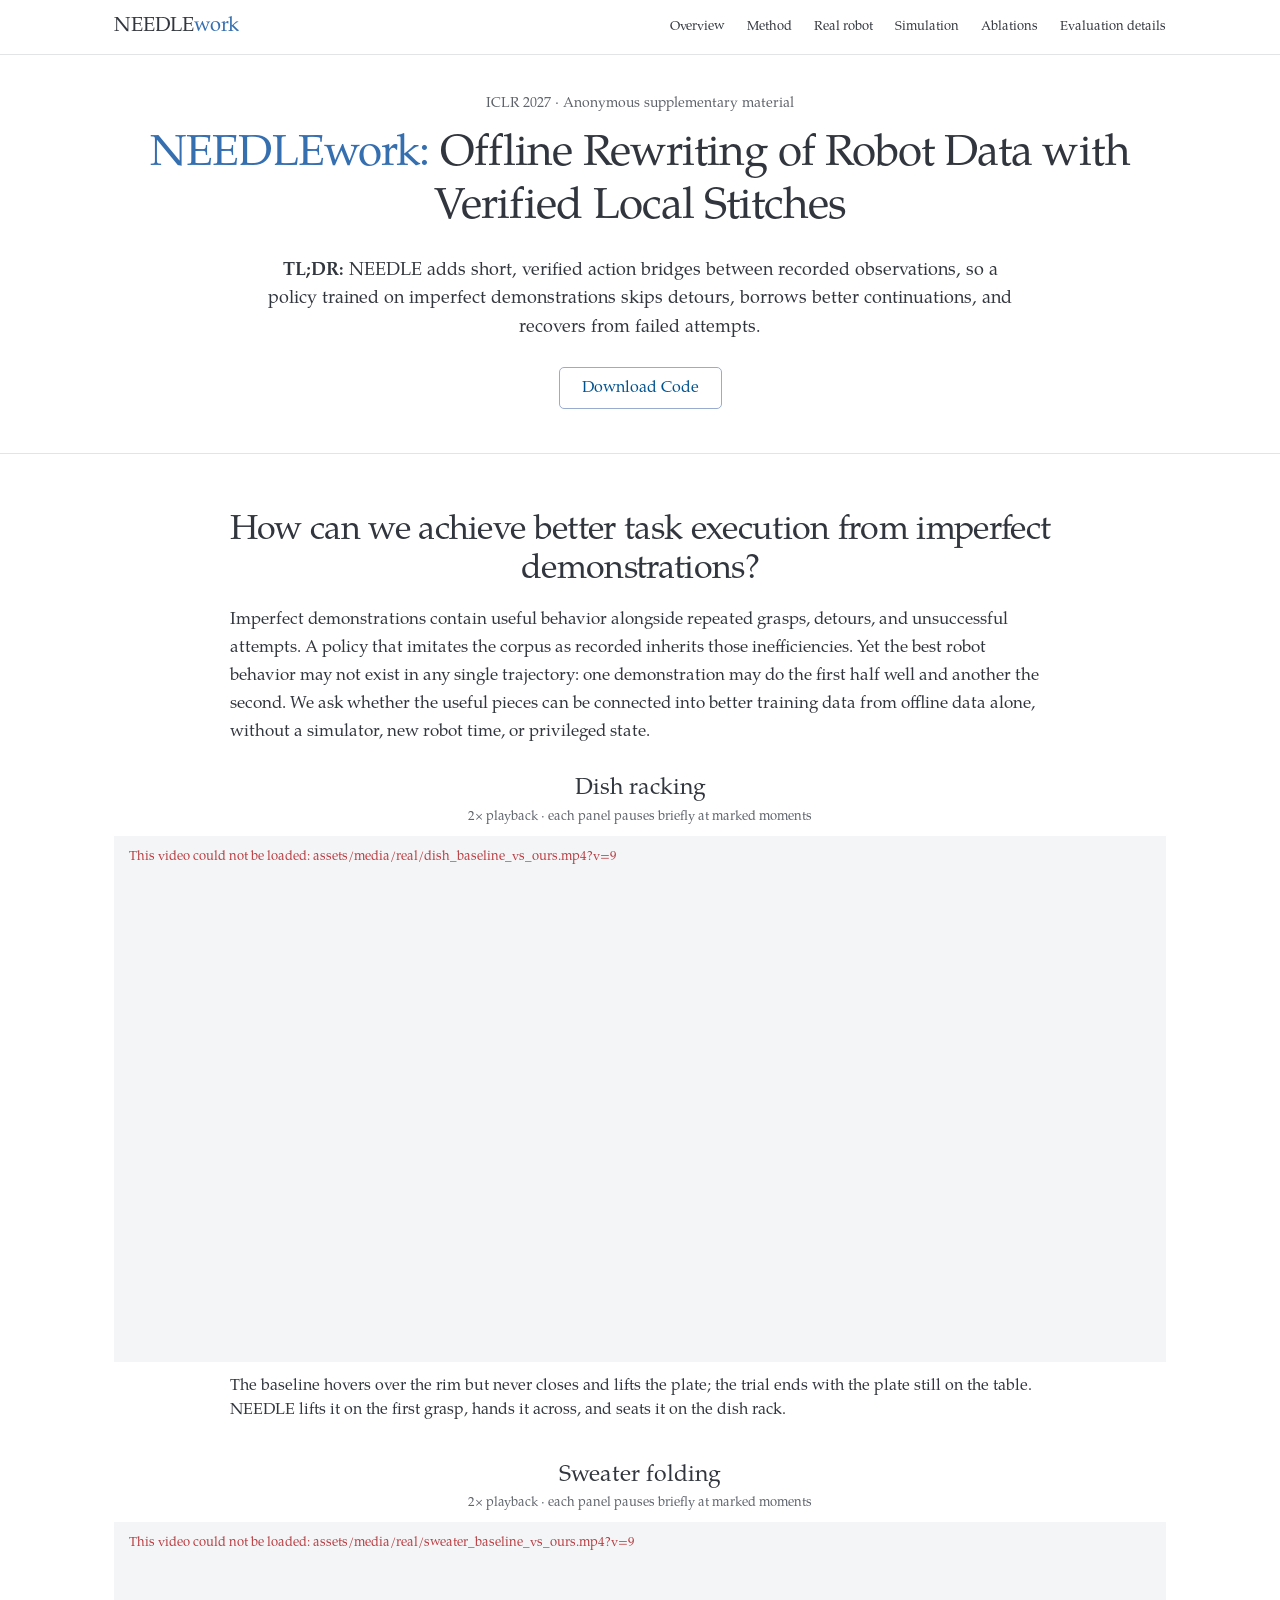
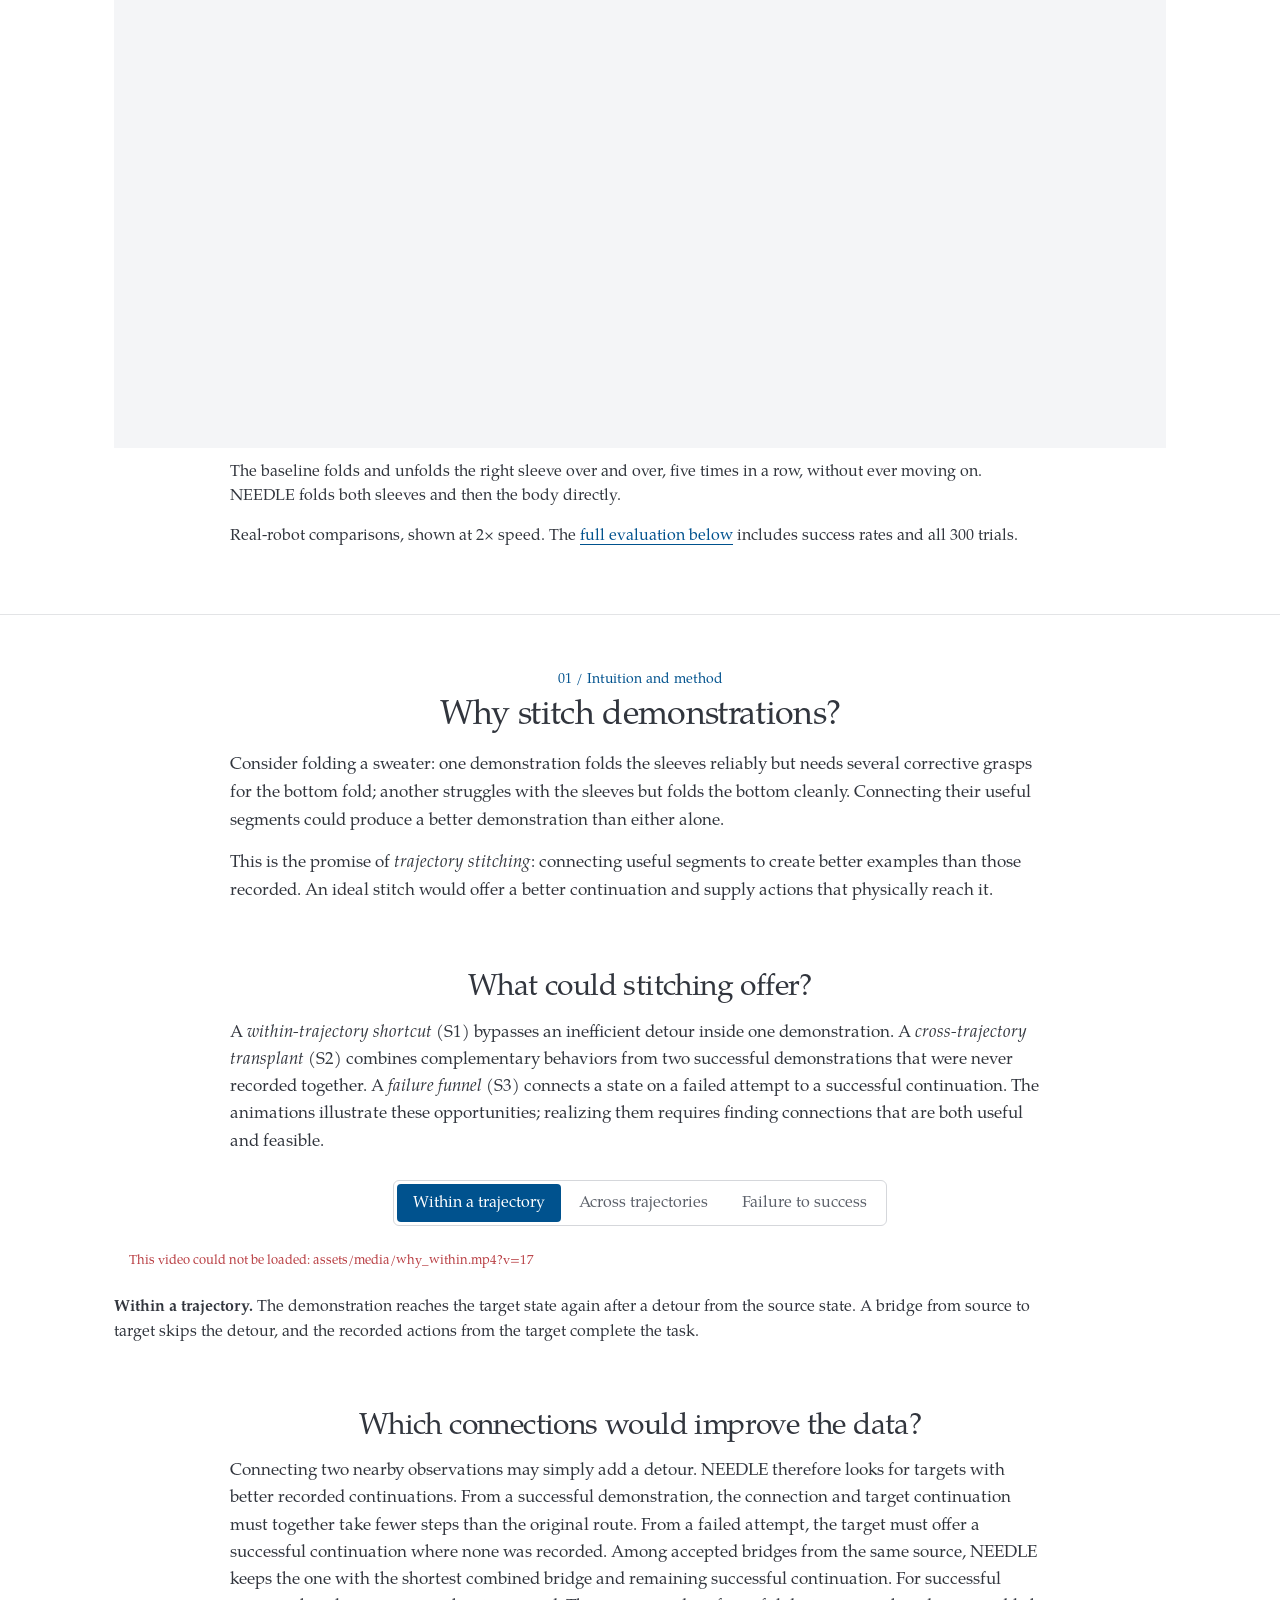
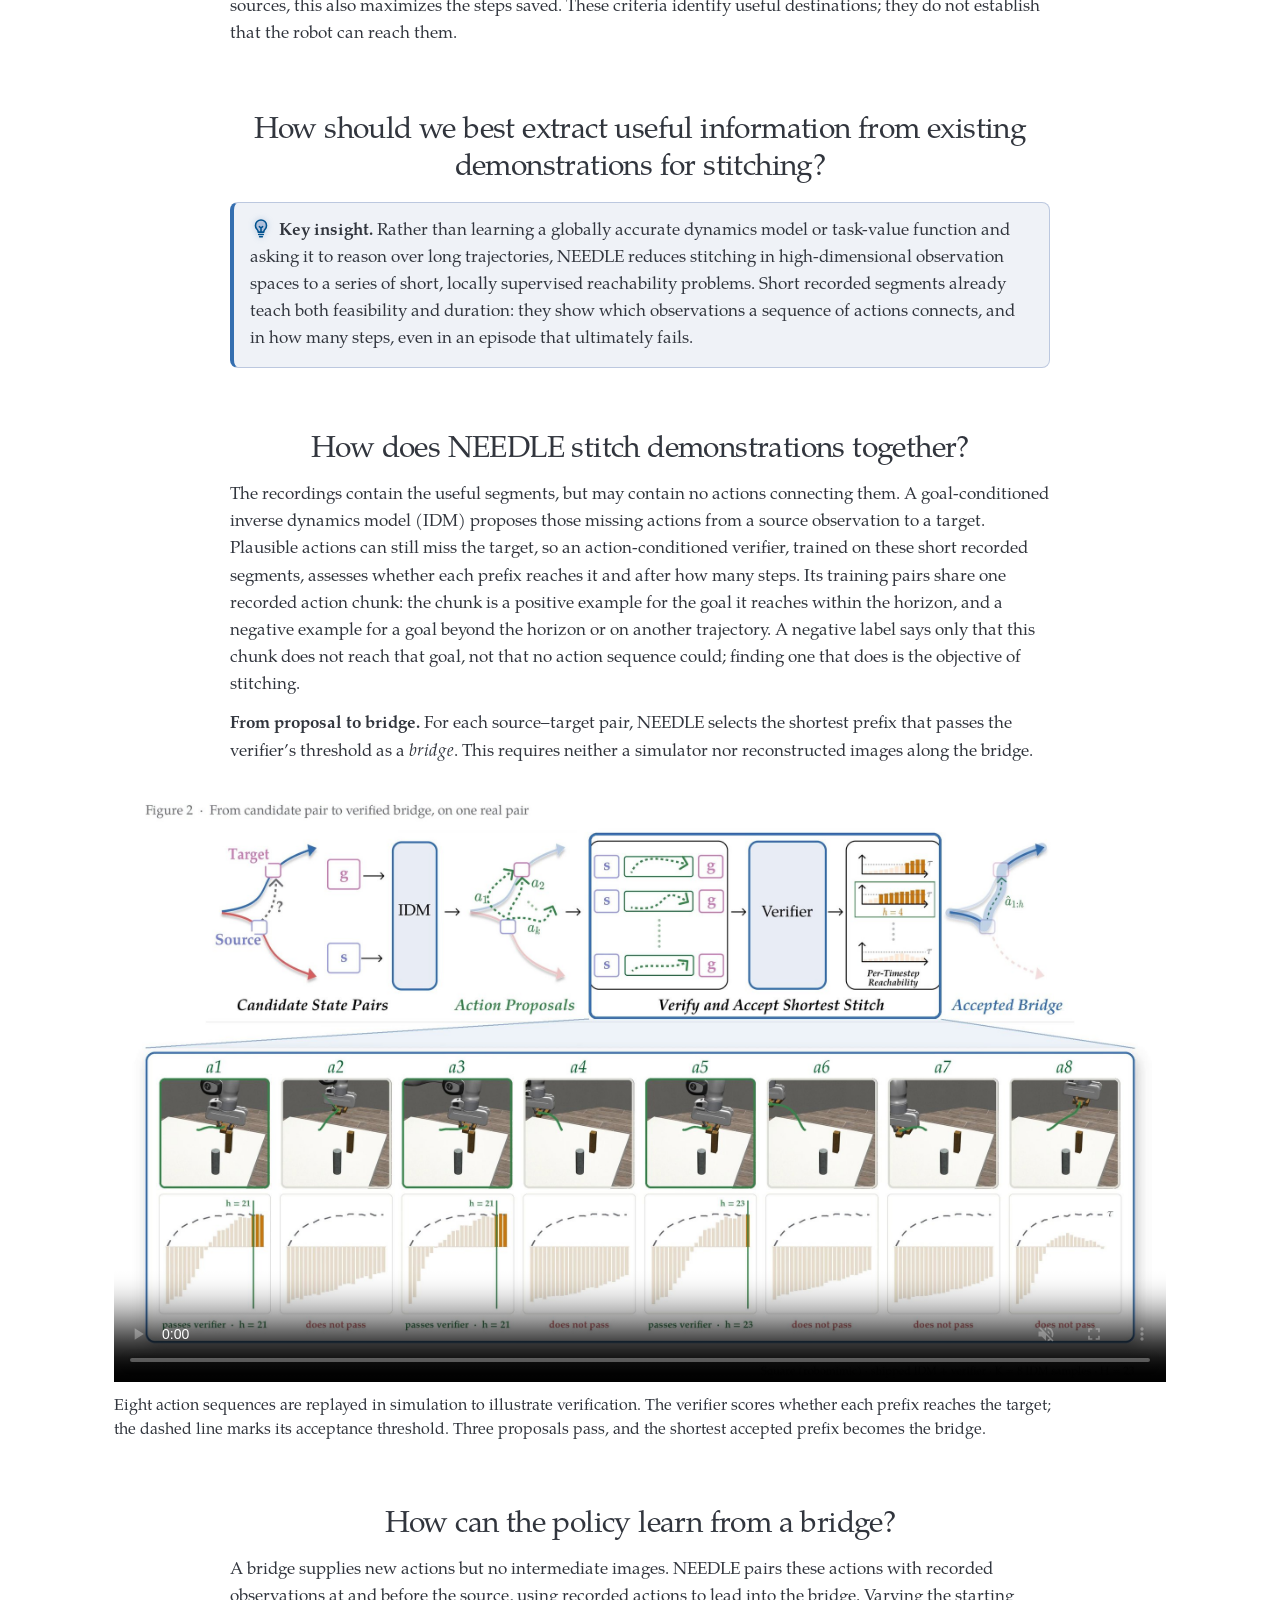
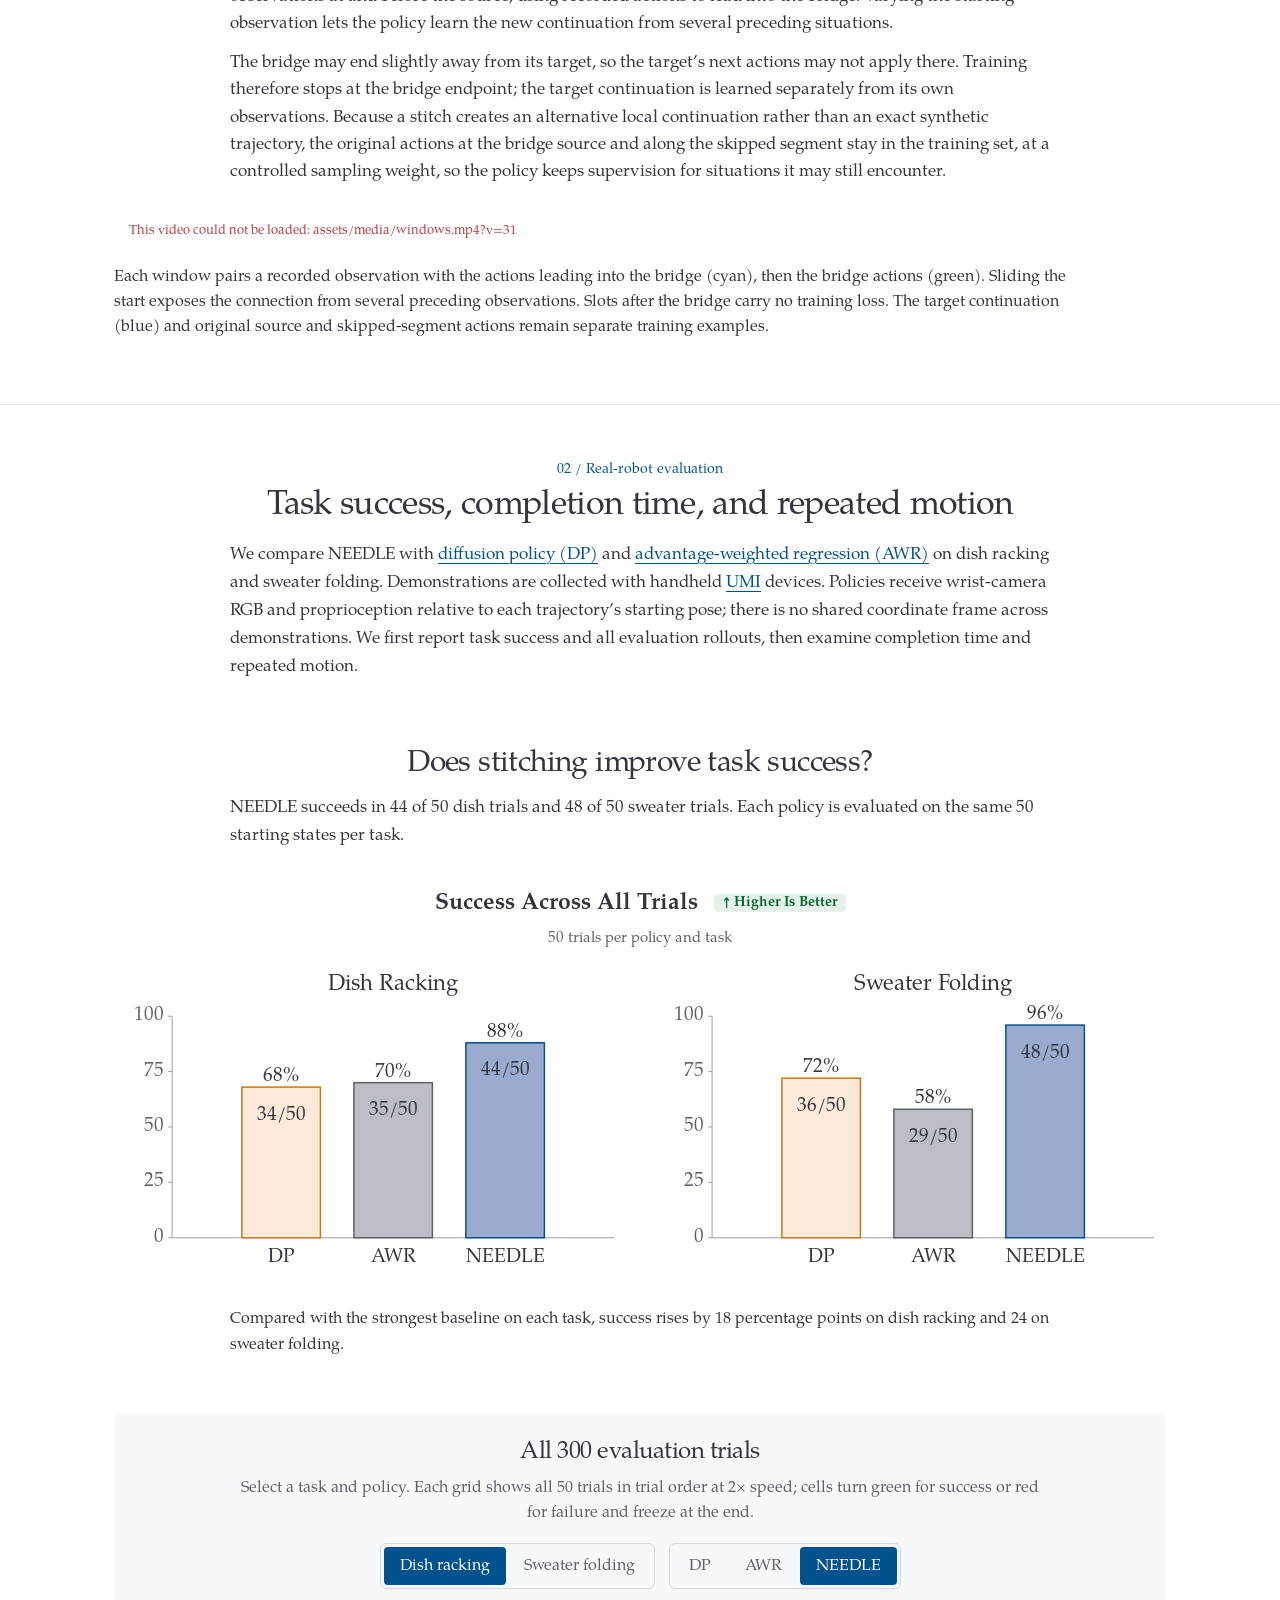
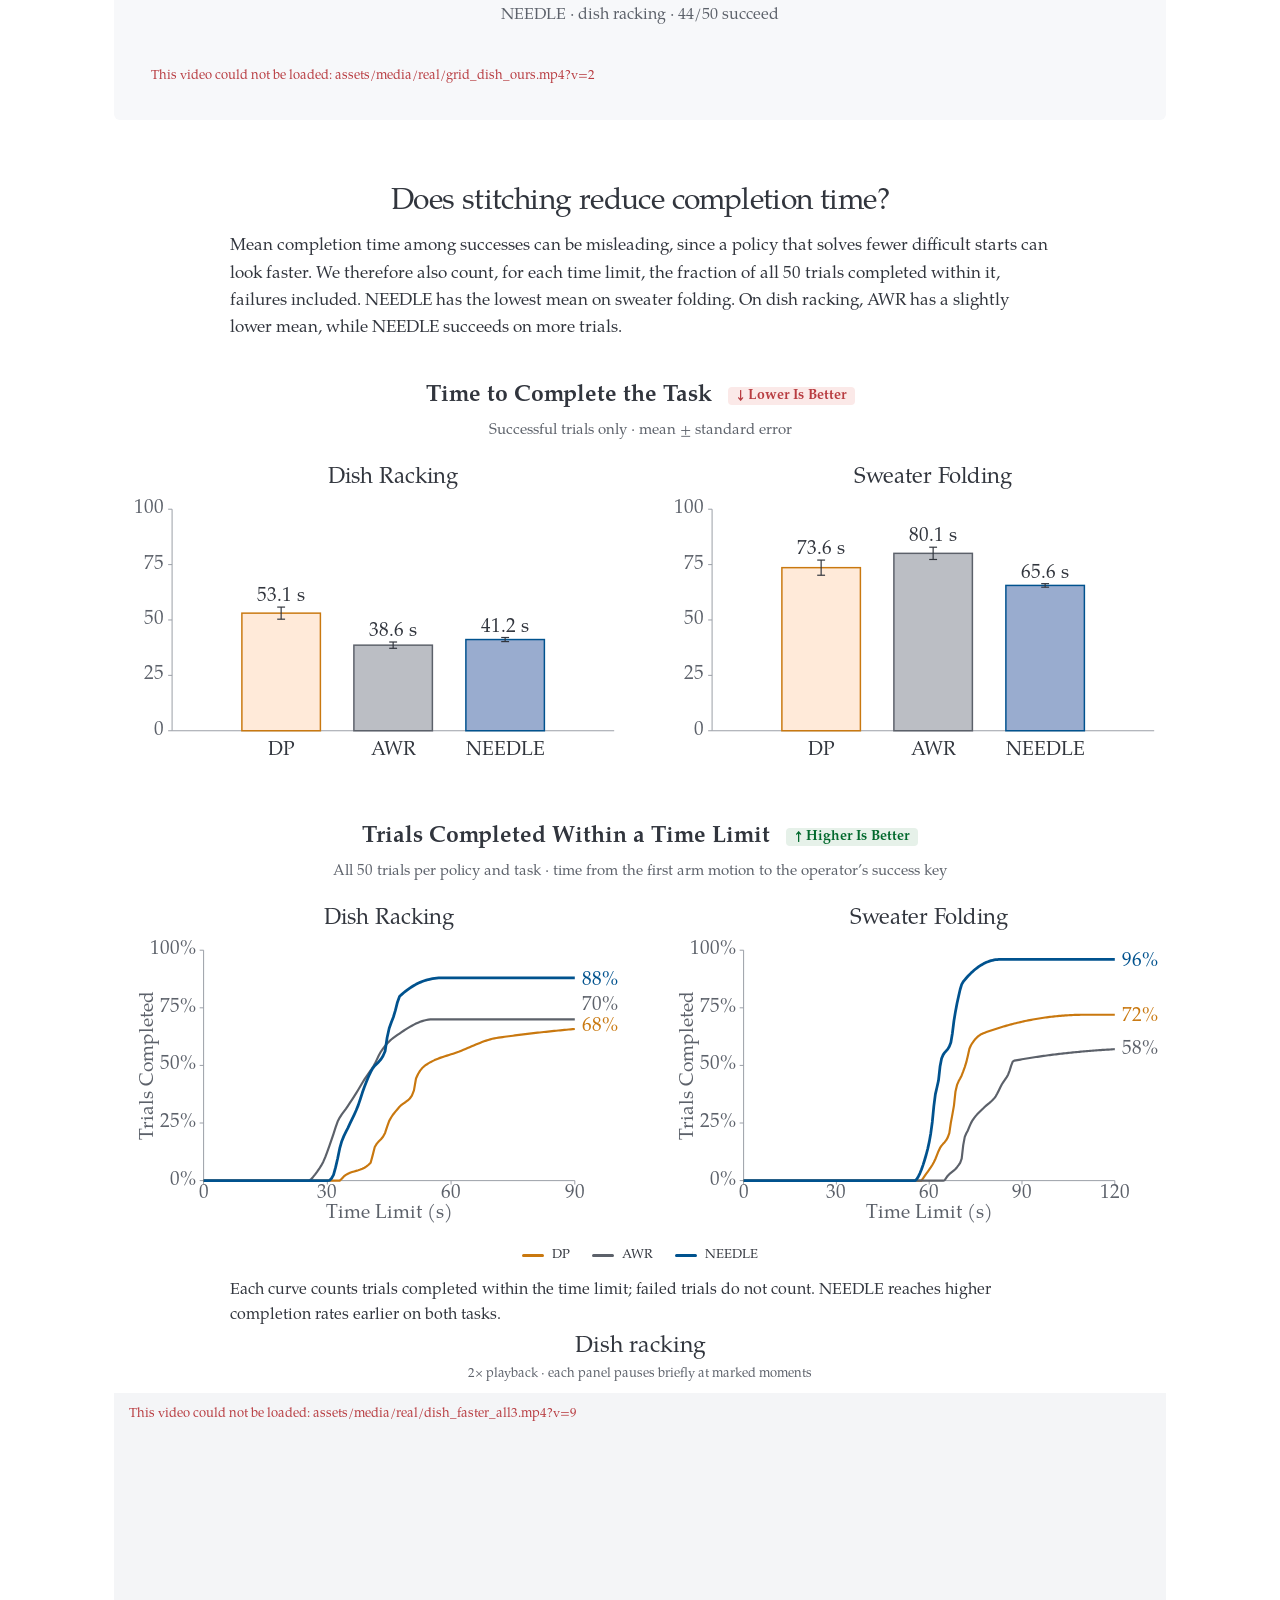
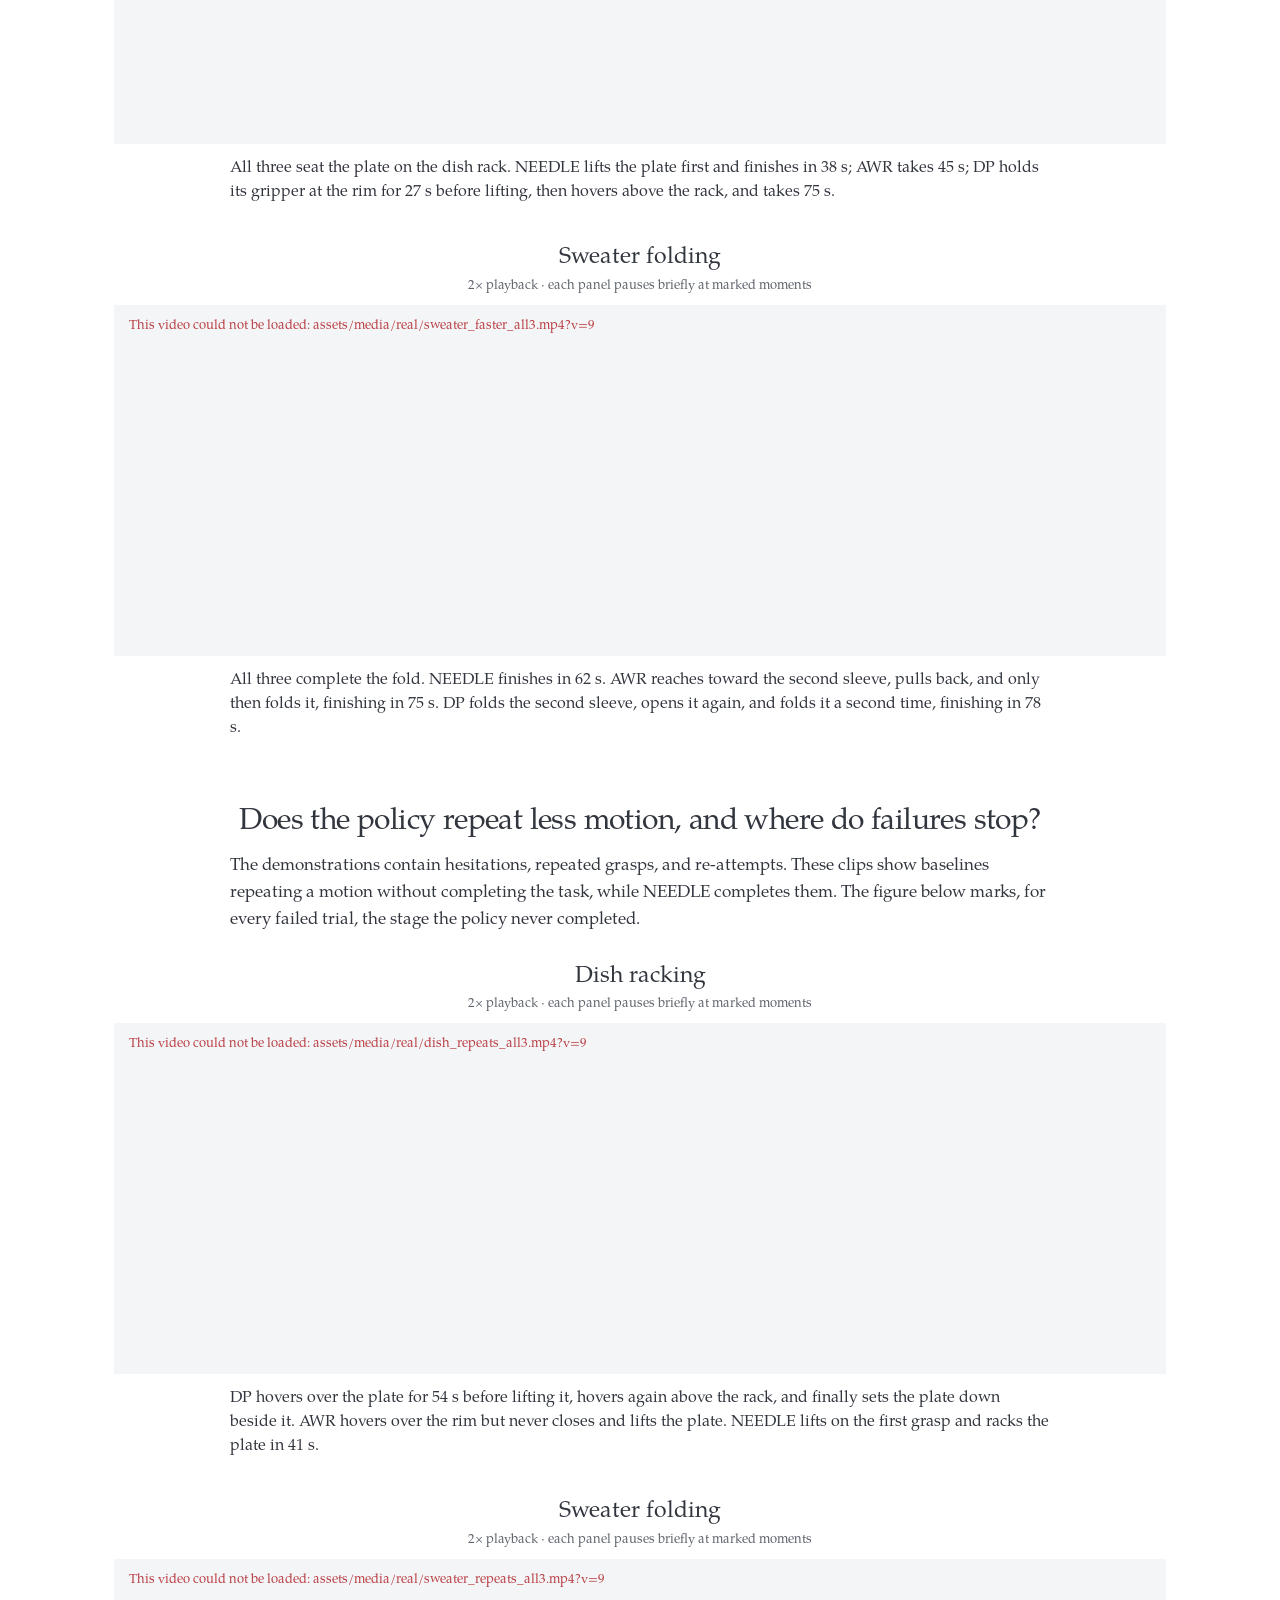
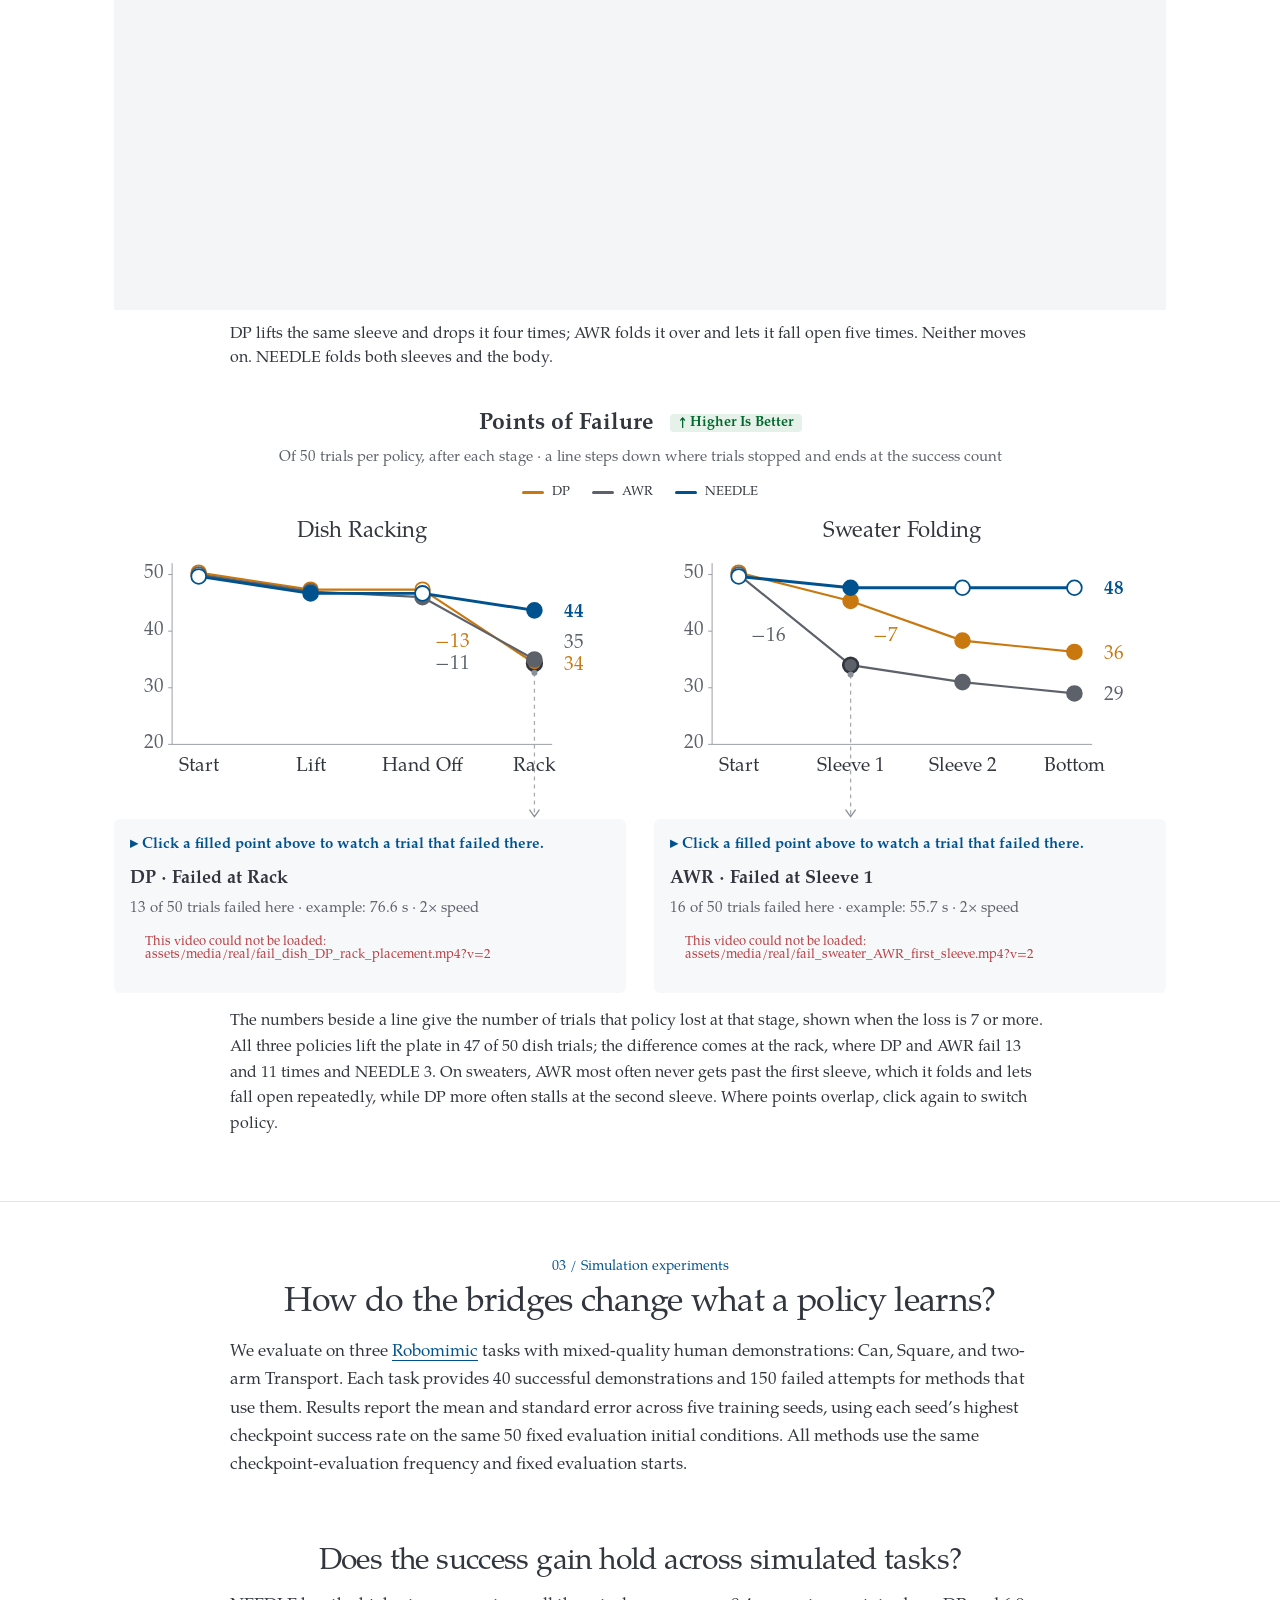
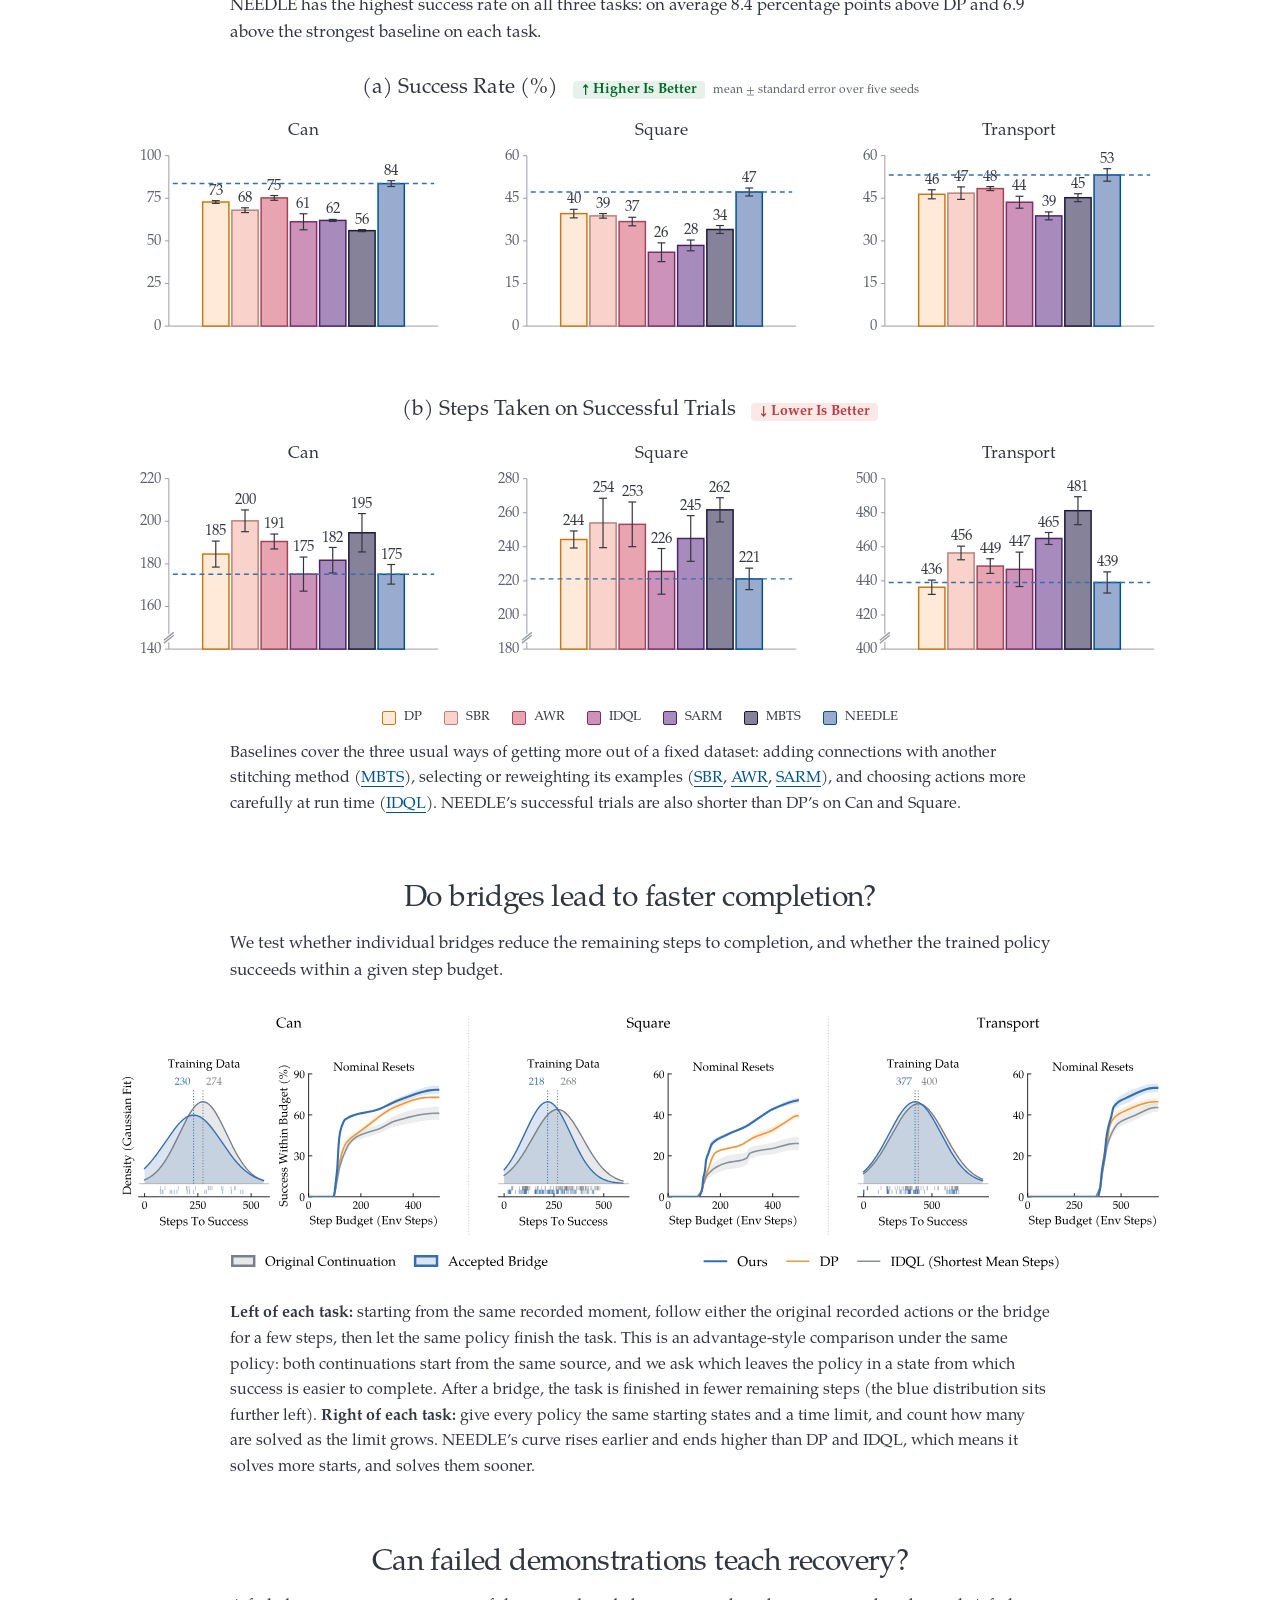
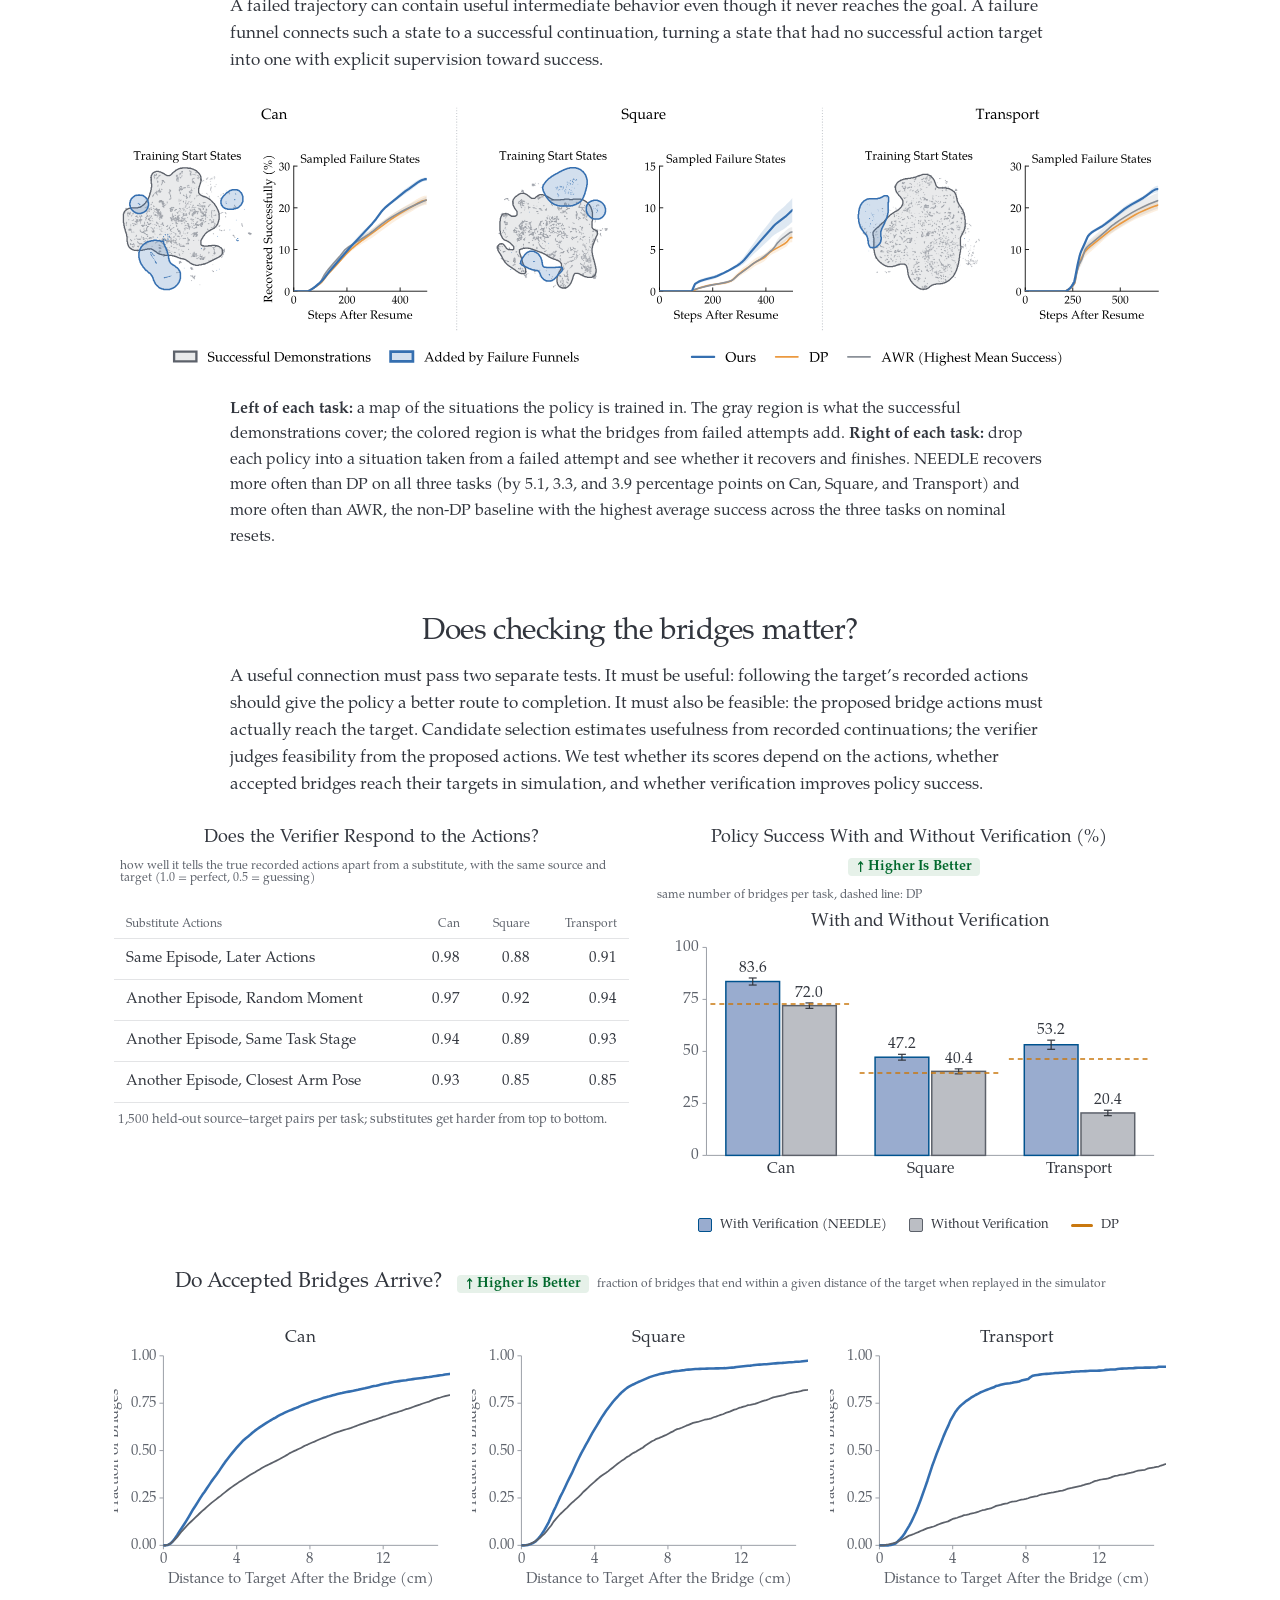
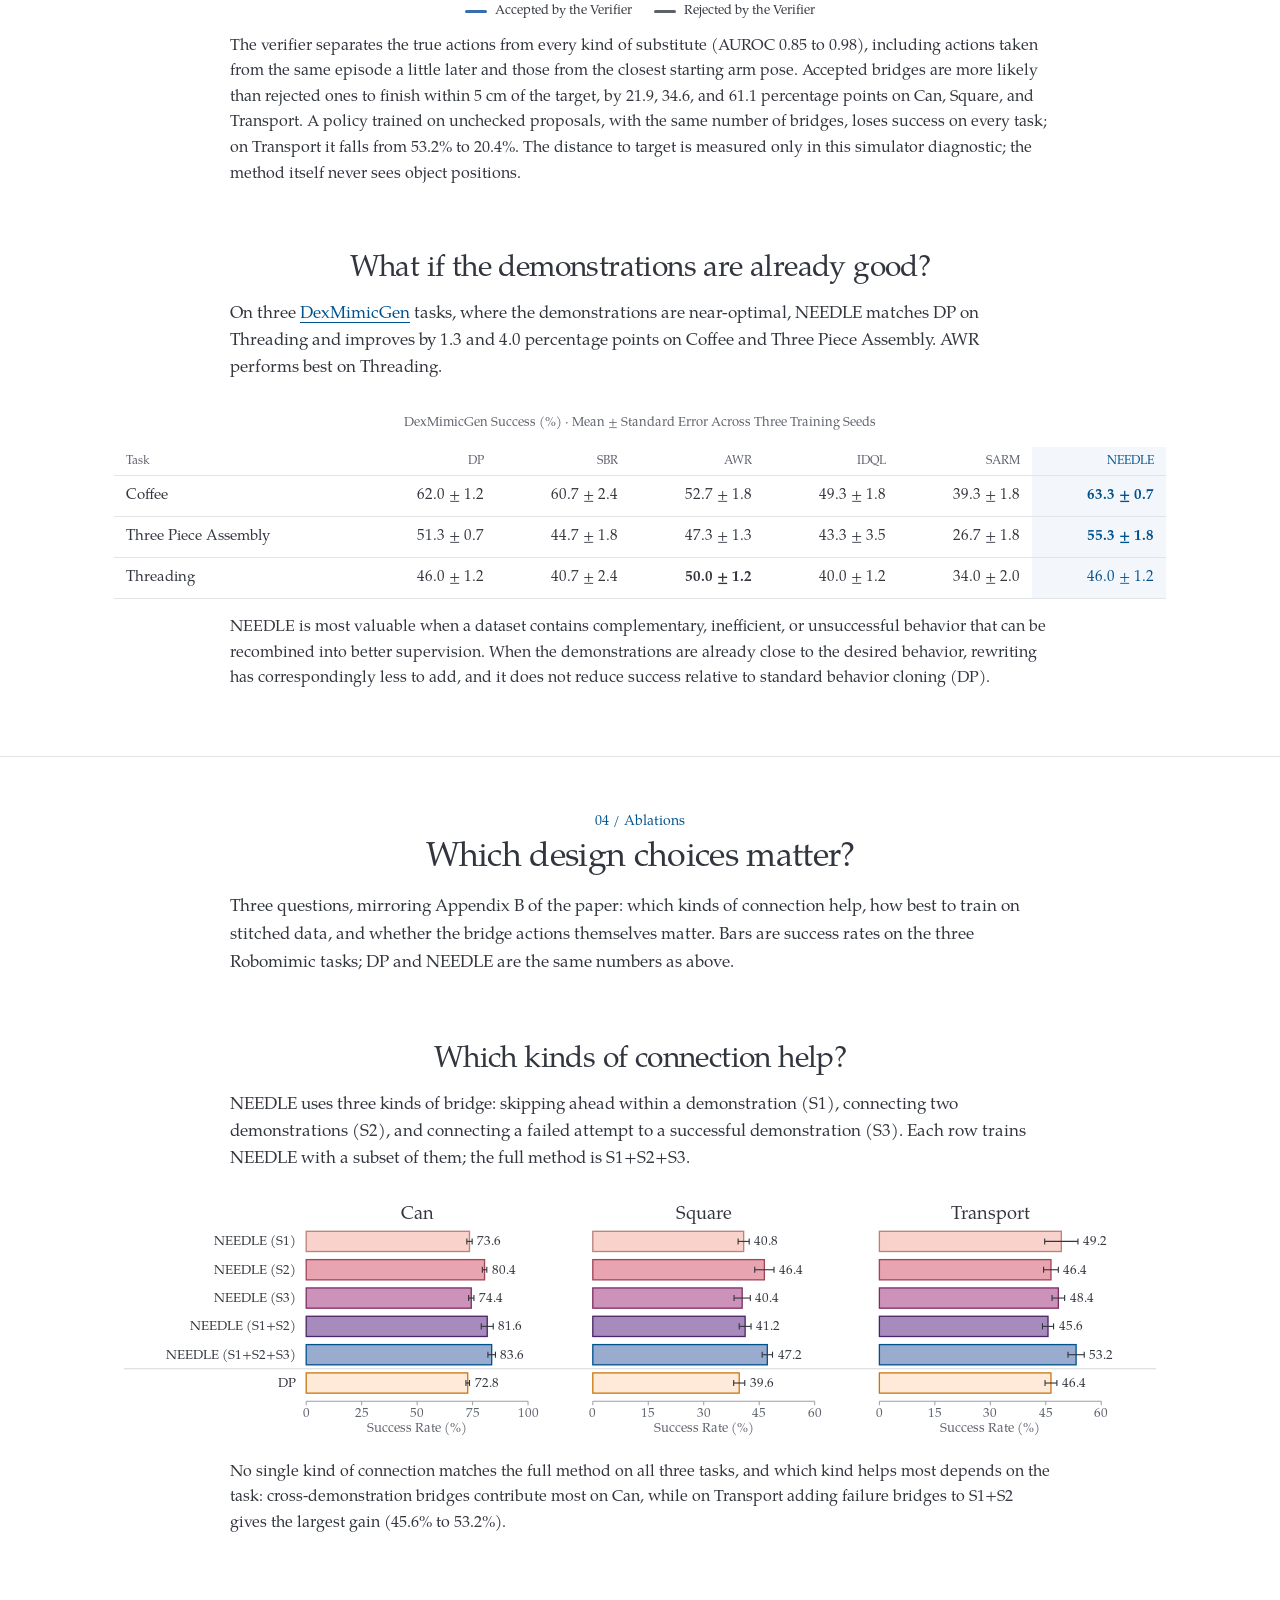
==== index.html @ 582c5f73 "init" ====
<!doctype html>
<html lang="en">
  <head>
    <meta charset="utf-8" />
    <meta name="viewport" content="width=device-width,initial-scale=1" />
    <title>
      NEEDLEwork: Offline Rewriting of Robot Data with Verified Local Stitches
    </title>
    <meta
      name="description"
      content="Anonymous supplementary material: paired real-robot evaluations, stitching animations, and simulation experiments for NEEDLE."
    />
    <link rel="icon" href="assets/favicon.svg" />
    <link rel="stylesheet" href="style.css?v=0924e" />
  </head>
  <body>
    <a class="skip-link" href="#main">Skip to content</a>
    <div class="site-nav">
      <div class="wrap">
        <a class="brand" href="#top">NEEDLE<span>work</span></a>
        <nav aria-label="Sections">
          <a href="#teaser">Overview</a><a href="#method">Method</a
          ><a href="#real-robot">Real robot</a
          ><a href="#simulation">Simulation</a><a href="#ablations">Ablations</a
          ><a href="#details">Evaluation details</a>
        </nav>
      </div>
    </div>
    <main id="main">
      <header class="paper-header wrap" id="top">
        <p class="venue">ICLR 2027 · Anonymous supplementary material</p>
        <h1>
          <span class="title-name">NEEDLEwork:</span> Offline Rewriting of Robot
          Data with Verified Local Stitches
        </h1>
        <p class="overview">
          <b>TL;DR:</b> NEEDLE adds short, verified action bridges between
          recorded observations, so a policy trained on imperfect demonstrations
          skips detours, borrows better continuations, and recovers from failed
          attempts.
        </p>
        <div class="links" role="group" aria-label="Project links">
          <button class="button link-pill" type="button" disabled>Download Code</button>
        </div>
      </header>

      <section id="teaser" class="section">
        <div class="wrap">
          <div class="section-heading">
            <h2>
              How can we achieve better task execution from imperfect
              demonstrations?
            </h2>
            <p class="lead">
              Imperfect demonstrations contain useful behavior alongside
              repeated grasps, detours, and unsuccessful attempts. A policy that
              imitates the corpus as recorded inherits those inefficiencies. Yet
              the best robot behavior may not exist in any single trajectory: one
              demonstration may do the first half well and another the second.
              We ask whether the useful pieces can be connected into better
              training data from offline data alone, without a simulator, new
              robot time, or privileged state.
            </p>
          </div>
          <div id="clips-success" class="clip-rows"></div>
          <p class="chart-caption">
            Real-robot comparisons, shown at 2× speed. The
            <a href="#real-robot">full evaluation below</a> includes success
            rates and all 300 trials.
          </p>
        </div>
      </section>

      <section id="method" class="section">
        <div class="wrap">
          <div class="section-heading">
            <p class="eyebrow">01 / Intuition and method</p>
            <h2>Why stitch demonstrations?</h2>
            <p class="lead">
              Consider folding a sweater: one demonstration folds the sleeves
              reliably but needs several corrective grasps for the bottom fold;
              another struggles with the sleeves but folds the bottom cleanly.
              Connecting their useful segments could produce a better
              demonstration than either alone.
            </p>
            <p class="lead">
              This is the promise of <em>trajectory stitching</em>: connecting
              useful segments to create better examples than those recorded. An
              ideal stitch would offer a better continuation and supply actions
              that physically reach it.
            </p>
          </div>

          <div class="question">
            <h3>What could stitching offer?</h3>
            <p>
              A <em>within-trajectory shortcut</em> (S1) bypasses an inefficient
              detour inside one demonstration. A <em>cross-trajectory
              transplant</em> (S2) combines complementary behaviors from two
              successful demonstrations that were never recorded together. A
              <em>failure funnel</em> (S3) connects a state on a failed attempt
              to a successful continuation. The
              animations illustrate these opportunities; realizing them requires
              finding connections that are both useful and feasible.
            </p>
          </div>
          <div class="tabs-row">
            <div class="segmented" role="group" aria-label="Stitch type">
              <button class="active" data-why="within" aria-pressed="true">
                Within a trajectory</button
              ><button data-why="across" aria-pressed="false">
                Across trajectories</button
              ><button data-why="failure" aria-pressed="false">
                Failure to success
              </button>
            </div>
          </div>
          <figure class="anim">
            <video
              id="why-video"
              class="sim-video"
              controls
              muted
              loop
              playsinline
              preload="none"
              poster="assets/media/why_within.jpg?v=17"
              data-src="assets/media/why_within.mp4?v=17"
              aria-label="What a short bridge changes: within a trajectory"
            ></video>
            <figcaption id="why-caption">
              <b>Within a trajectory.</b> The demonstration reaches the target
              state again after a detour from the source state. A bridge from
              source to target skips the detour, and the recorded actions from
              the target complete the task.
            </figcaption>
          </figure>

          <div class="question">
            <h3>Which connections would improve the data?</h3>
            <p>
              Connecting two nearby observations may simply add a detour. NEEDLE
              therefore looks for targets with better recorded continuations.
              From a successful demonstration, the connection and target
              continuation must together take fewer steps than the original
              route. From a failed attempt, the target must offer a successful
              continuation where none was recorded. Among accepted bridges from
              the same source, NEEDLE keeps the one with the shortest combined
              bridge and remaining successful continuation. For successful
              sources, this also maximizes the steps saved. These criteria
              identify useful destinations; they do not establish that the robot
              can reach them.
            </p>
          </div>

          <div class="question">
            <h3>
              How should we best extract useful information from existing
              demonstrations for stitching?
            </h3>
            <p class="insight">
              <svg
                class="bulb"
                viewBox="0 0 24 24"
                aria-hidden="true"
                focusable="false"
              >
                <path
                  class="glass"
                  d="M9 16.5c0-1.4-.6-2.3-1.6-3.4A5.6 5.6 0 0 1 6 9.2 6 6 0 0 1 18 9.2c0 1.5-.5 2.8-1.4 3.9-1 1.1-1.6 2-1.6 3.4z"
                />
                <path
                  d="M9.5 19h5M10.5 21.5h3M12 16.5v-4.5M10.2 10.5 12 12l1.8-1.5"
                /></svg
              ><b>Key insight.</b> Rather than learning a globally accurate
              dynamics model or task-value function and asking it to reason over
              long trajectories, NEEDLE reduces stitching in high-dimensional
              observation spaces to a series of short, locally supervised
              reachability problems. Short recorded
              segments already teach both feasibility and duration: they show
              which observations a sequence of actions connects, and in how many
              steps, even in an episode that ultimately fails.
            </p>
          </div>

          <div class="question">
            <h3>How does NEEDLE stitch demonstrations together?</h3>
            <p>
              The recordings contain the useful segments, but may contain no
              actions connecting them. A goal-conditioned inverse dynamics model
              (IDM) proposes those missing actions from a source observation to
              a target. Plausible actions can still miss the target, so an
              action-conditioned verifier, trained on these short recorded
              segments, assesses whether each prefix reaches it and after how
              many steps. Its training pairs share one recorded action chunk:
              the chunk is a positive example for the goal it reaches within the
              horizon, and a negative example for a goal beyond the horizon or
              on another trajectory. A negative label says only that this chunk
              does not reach that goal, not that no action sequence could;
              finding one that does is the objective of stitching.
            </p>
            <p>
              <b>From proposal to bridge.</b> For each source–target pair, NEEDLE
              selects the shortest prefix that passes the verifier’s threshold
              as a <em>bridge</em>. This requires neither a simulator nor
              reconstructed images along the bridge.
            </p>
          </div>
          <figure class="anim">
            <video
              class="sim-video"
              controls
              muted
              loop
              playsinline
              preload="none"
              poster="assets/media/inference.jpg?v=20"
              data-src="assets/media/inference.mp4?v=20"
              aria-label="How a bridge is proposed and verified, animated on the paper’s pipeline figure"
            ></video>
            <figcaption>
              Eight action sequences are replayed in simulation to illustrate
              verification. The verifier scores whether each prefix reaches the
              target; the dashed line marks its acceptance threshold. Three
              proposals pass, and the shortest accepted prefix becomes the
              bridge.
            </figcaption>
          </figure>

          <div class="question">
            <h3>How can the policy learn from a bridge?</h3>
            <p id="fig3-motivation">
              A bridge supplies new actions but no intermediate images. NEEDLE
              pairs these actions with recorded observations at and before the
              source, using recorded actions to lead into the bridge. Varying
              the starting observation lets the policy learn the new
              continuation from several preceding situations.
            </p>
            <p>
              The bridge may end slightly away from its target, so the target’s
              next actions may not apply there. Training therefore stops at the
              bridge endpoint; the target continuation is learned separately
              from its own observations. Because a stitch creates an alternative
              local continuation rather than an exact synthetic trajectory, the
              original actions at the bridge source and along the skipped
              segment stay in the training set, at a controlled sampling weight,
              so the policy keeps supervision for situations it may still
              encounter.
            </p>
          </div>
          <figure class="anim">
            <video
              class="sim-video"
              controls
              muted
              loop
              playsinline
              preload="none"
              poster="assets/media/windows.jpg?v=31"
              data-src="assets/media/windows.mp4?v=31"
              aria-label="How training windows are built around an accepted bridge, animated on the paper’s window figure"
            ></video>
            <figcaption id="windows-caption">
              Each window pairs a recorded observation with the actions leading
              into the bridge (cyan), then the bridge actions (green). Sliding
              the start exposes the connection from several preceding
              observations. Slots after the bridge carry no training loss. The
              target continuation (blue) and original source and skipped-segment
              actions remain separate training examples.
            </figcaption>
          </figure>
        </div>
      </section>

      <section id="real-robot" class="section">
        <div class="wrap">
          <div class="section-heading">
            <p class="eyebrow">02 / Real-robot evaluation</p>
            <h2>Task success, completion time, and repeated motion</h2>
            <p class="lead">
              We compare NEEDLE with
              <a href="https://www.roboticsproceedings.org/rss19/p026.html">diffusion policy (DP)</a>
              and <a href="https://arxiv.org/abs/1910.00177">advantage-weighted regression (AWR)</a>
              on dish racking and sweater
              folding. Demonstrations are collected with handheld
              <a href="https://arxiv.org/abs/2402.10329">UMI</a> devices.
              Policies receive wrist-camera RGB and proprioception relative to
              each trajectory’s starting pose; there is no shared coordinate
              frame across demonstrations. We first report task success and all
              evaluation rollouts, then examine completion time and repeated
              motion.
            </p>
          </div>

          <div class="question" id="q-success">
            <h3>Does stitching improve task success?</h3>
            <p>
              NEEDLE succeeds in 44 of 50 dish trials and 48 of 50 sweater
              trials. Each policy is evaluated on the same 50 starting states
              per task.
            </p>
          </div>
          <div class="agg">
            <p class="agg-title">
              Success Across All Trials
              <span class="dir up">↑ Higher Is Better</span
              ><span class="better">50 trials per policy and task</span>
            </p>
            <div class="chart-row two">
              <div class="chart"><div id="rr-dish-success"></div></div>
              <div class="chart"><div id="rr-sweater-success"></div></div>
            </div>
            <p class="chart-caption">
              Compared with the strongest baseline on each task, success rises
              by 18 percentage points on dish racking and 24 on sweater folding.
            </p>
          </div>

          <div class="all-trials" id="all-trials">
            <div class="all-trials-head">
              <h3>All 300 evaluation trials</h3>
              <p>
                Select a task and policy. Each grid shows all 50 trials in trial
                order at 2× speed; cells turn green for success or red for
                failure and freeze at the end.
              </p>
              <div class="controls">
                <div
                  class="segmented"
                  role="group"
                  aria-label="Evaluation task"
                >
                  <button
                    class="active"
                    data-grid-task="dish"
                    aria-pressed="true"
                  >
                    Dish racking</button
                  ><button data-grid-task="sweater" aria-pressed="false">
                    Sweater folding
                  </button>
                </div>
                <div
                  class="segmented"
                  role="group"
                  aria-label="Evaluation policy"
                >
                  <button data-grid-policy="DP" aria-pressed="false">DP</button
                  ><button data-grid-policy="AWR" aria-pressed="false">
                    AWR</button
                  ><button
                    class="active"
                    data-grid-policy="Ours"
                    aria-pressed="true"
                  >
                    NEEDLE
                  </button>
                </div>
              </div>
              <p class="grid-title small-note" aria-live="polite"></p>
            </div>
            <video
              class="grid-video sim-video"
              controls
              muted
              loop
              playsinline
              preload="none"
              aria-label="All 50 trials of the selected policy and task"
            ></video>
          </div>

          <div class="question" id="q-time">
            <h3>Does stitching reduce completion time?</h3>
            <p>
              Mean completion time among successes can be misleading, since a
              policy that solves fewer difficult starts can look faster. We
              therefore also count, for each time limit, the fraction of all 50
              trials completed within it, failures included. NEEDLE has the
              lowest mean on sweater folding. On dish racking, AWR has a
              slightly lower mean, while NEEDLE succeeds on more trials.
            </p>
          </div>
          <div class="agg">
            <p class="agg-title">
              Time to Complete the Task
              <span class="dir down">↓ Lower Is Better</span
              ><span class="better"
                >Successful trials only · mean ± standard error</span
              >
            </p>
            <div class="chart-row two">
              <div class="chart"><div id="rr-dish-time"></div></div>
              <div class="chart"><div id="rr-sweater-time"></div></div>
            </div>
          </div>
          <div class="agg">
            <p class="agg-title">
              Trials Completed Within a Time Limit
              <span class="dir up">↑ Higher Is Better</span
              ><span class="better"
                >All 50 trials per policy and task · time from the first arm
                motion to the operator’s success key</span
              >
            </p>
            <div class="chart-row two">
              <div class="chart"><div id="rr-dish-budget"></div></div>
              <div class="chart"><div id="rr-sweater-budget"></div></div>
            </div>
            <div id="rr-budget-legend"></div>
            <p class="chart-caption">
              Each curve counts trials completed within the time limit; failed
              trials do not count. NEEDLE reaches higher completion rates
              earlier on both tasks.
            </p>
          </div>
          <div id="clips-time" class="clip-rows"></div>

          <div class="question" id="q-loops">
            <h3>
              Does the policy repeat less motion, and where do failures stop?
            </h3>
            <p>
              The demonstrations contain hesitations, repeated grasps, and
              re-attempts. These clips show baselines repeating a motion without
              completing the task, while NEEDLE completes them. The figure
              below marks, for every failed trial, the stage the policy never
              completed.
            </p>
          </div>
          <div id="clips-loops" class="clip-rows"></div>
          <div class="agg">
            <p class="agg-title">
              Points of Failure <span class="dir up">↑ Higher Is Better</span
              ><span class="better"
                >Of 50 trials per policy, after each stage · a line steps down
                where trials stopped and ends at the success count</span
              >
            </p>
            <div id="rr-stages-legend"></div>
            <div class="chart-row two stage-row">
              <div class="chart">
                <div id="rr-stages-dish"></div>
                <svg class="fv-link" aria-hidden="true"></svg>
                <div class="fail-viewer" id="fail-viewer-dish">
                  <div class="fv-text">
                    <p class="fv-hint">
                      ▸ Click a filled point above to watch a trial that failed
                      there.
                    </p>
                    <h4></h4>
                    <p class="fv-count"></p>
                  </div>
                  <video
                    class="sim-video"
                    controls
                    muted
                    loop
                    playsinline
                    preload="none"
                    aria-label="A failed dish trial of the selected kind"
                  ></video>
                </div>
              </div>
              <div class="chart">
                <div id="rr-stages-sweater"></div>
                <svg class="fv-link" aria-hidden="true"></svg>
                <div class="fail-viewer" id="fail-viewer-sweater">
                  <div class="fv-text">
                    <p class="fv-hint">
                      ▸ Click a filled point above to watch a trial that failed
                      there.
                    </p>
                    <h4></h4>
                    <p class="fv-count"></p>
                  </div>
                  <video
                    class="sim-video"
                    controls
                    muted
                    loop
                    playsinline
                    preload="none"
                    aria-label="A failed sweater trial of the selected kind"
                  ></video>
                </div>
              </div>
            </div>
            <p class="chart-caption" id="loop-caption">
              The numbers beside a line give the number of trials that policy
              lost at that stage, shown when the loss is 7 or more. All three policies lift
              the plate in 47 of 50 dish trials; the difference comes at the
              rack, where DP and AWR fail 13 and 11 times and NEEDLE 3. On
              sweaters, AWR most often never gets past the first sleeve, which
              it folds and lets fall open repeatedly, while DP more often stalls
              at the second sleeve. Where points overlap, click again to switch
              policy.
            </p>
          </div>
        </div>
      </section>

      <section id="simulation" class="section">
        <div class="wrap">
          <div class="section-heading">
            <p class="eyebrow">03 / Simulation experiments</p>
            <h2>How do the bridges change what a policy learns?</h2>
            <p class="lead">
              We evaluate on three
              <a href="https://proceedings.mlr.press/v164/mandlekar22a.html">Robomimic</a>
              tasks with mixed-quality human
              demonstrations: Can, Square, and two-arm Transport. Each task
              provides 40 successful demonstrations and 150 failed attempts for
              methods that use them. Results report the mean and standard error
              across five training seeds, using each seed’s highest checkpoint
              success rate on the same 50 fixed evaluation initial conditions.
              All methods use the same checkpoint-evaluation frequency and
              fixed evaluation starts.
            </p>
          </div>

          <div class="question">
            <h3>Does the success gain hold across simulated tasks?</h3>
            <p>
              NEEDLE has the highest success rate on all three tasks: on average
              <span id="sim-gain-dp">8.4</span> percentage points above DP and
              <span id="sim-gain-best">6.9</span> above the strongest baseline
              on each task.
            </p>
          </div>
          <p class="row-title">
            (a) Success Rate (%) <span class="dir up">↑ Higher Is Better</span
            ><span class="better">mean ± standard error over five seeds</span>
          </p>
          <div class="chart-row three" id="sim-success"></div>
          <p class="row-title">
            (b) Steps Taken on Successful Trials
            <span class="dir down">↓ Lower Is Better</span>
          </p>
          <div class="chart-row three" id="sim-steps"></div>
          <div id="sim-legend"></div>
          <p class="chart-caption">
            Baselines cover the three usual ways of getting more out of a fixed
            dataset: adding connections with another stitching method
            (<a href="https://link.springer.com/article/10.1007/s10994-023-06392-z">MBTS</a>),
            selecting or reweighting its examples
            (<a href="https://arxiv.org/abs/2503.22524">SBR</a>,
            <a href="https://arxiv.org/abs/1910.00177">AWR</a>,
            <a href="https://proceedings.iclr.cc/paper_files/paper/2026/hash/1c92edb990a05f2269f0cc3afbb4c952-Abstract-Conference.html">SARM</a>),
            and choosing actions more carefully at run time
            (<a href="https://arxiv.org/abs/2304.10573">IDQL</a>). NEEDLE’s successful
            trials are also shorter than DP’s on Can and Square.
          </p>

          <div class="question" id="completion-analysis">
            <h3>Do bridges lead to faster completion?</h3>
            <p>
              We test whether individual bridges reduce the remaining steps to
              completion, and whether the trained policy succeeds within a given
              step budget.
            </p>
          </div>
          <figure class="paper-figure">
            <div
              class="figure-scroll"
              tabindex="0"
              role="region"
              aria-label="Completion analysis, scroll horizontally on small screens"
            >
              <img
                src="assets/figures/stitching_completion_analysis.svg?v=4"
                width="998"
                height="260"
                loading="lazy"
                alt="Can, Square, and Transport: accepted bridges shift remaining completion steps lower; NEEDLE’s policy reaches higher success within the evaluation budget than DP and IDQL."
              />
            </div>
            <figcaption>
              <b>Left of each task:</b> starting from the same recorded moment,
              follow either the original recorded actions or the bridge for a
              few steps, then let the same policy finish the task. This is an
              advantage-style comparison under the same policy: both
              continuations start from the same source, and we ask which leaves
              the policy in a state from which success is easier to complete.
              After a bridge, the task is finished in fewer remaining steps (the
              blue distribution sits further left). <b>Right of each task:</b> give
              every policy the same starting states and a time limit, and count
              how many are solved as the limit grows. NEEDLE’s curve rises
              earlier and ends higher than DP and IDQL, which means it solves
              more starts, and solves them sooner.
            </figcaption>
          </figure>

          <div class="question" id="recovery-analysis">
            <h3>Can failed demonstrations teach recovery?</h3>
            <p>
              A failed trajectory can contain useful intermediate behavior even
              though it never reaches the goal. A failure funnel connects such a
              state to a successful continuation, turning a state that had no
              successful action target into one with explicit supervision toward
              success.
            </p>
          </div>
          <figure class="paper-figure">
            <div
              class="figure-scroll"
              tabindex="0"
              role="region"
              aria-label="Recovery analysis, scroll horizontally on small screens"
            >
              <img
                src="assets/figures/stitching_recovery_analysis.svg?v=2"
                width="981"
                height="260"
                loading="lazy"
                alt="For each task, visual-feature plots show training starts added by failure-to-success bridges, alongside recovery curves for NEEDLE, DP, and AWR."
              />
            </div>
            <figcaption>
              <b>Left of each task:</b> a map of the situations the policy is
              trained in. The gray region is what the successful demonstrations
              cover; the colored region is what the bridges from failed
              attempts add. <b>Right of each task:</b> drop each policy into a
              situation taken from a failed attempt and see whether it recovers
              and finishes. NEEDLE recovers more often than DP on all three
              tasks (by 5.1, 3.3, and 3.9 percentage points on Can, Square, and
              Transport) and more often than AWR, the non-DP baseline with the
              highest average success across the three tasks on nominal resets.
            </figcaption>
          </figure>

          <div class="question" id="verifier-analysis">
            <h3>Does checking the bridges matter?</h3>
            <p>
              A useful connection must pass two separate tests. It must be
              useful: following the target’s recorded actions should give the
              policy a better route to completion. It must also be feasible: the
              proposed bridge actions must actually reach the target. Candidate
              selection estimates usefulness from recorded continuations; the
              verifier judges feasibility from the proposed actions. We test
              whether its scores depend on the actions, whether accepted bridges
              reach their targets in simulation, and whether verification
              improves policy success.
            </p>
          </div>
          <div class="chart-row two">
            <div class="chart">
              <p class="task">Does the Verifier Respond to the Actions?</p>
              <p class="sub">
                how well it tells the true recorded actions apart from a
                substitute, with the same source and target (1.0 = perfect, 0.5
                = guessing)
              </p>
              <div class="table-scroll" id="ver-auroc"></div>
            </div>
            <div class="chart">
              <p class="task">
                Policy Success With and Without Verification (%)
                <span class="dir up">↑ Higher Is Better</span>
              </p>
              <p class="sub">
                same number of bridges per task, dashed line: DP
              </p>
              <div id="ver-ablation"></div>
            </div>
          </div>
          <p class="row-title">
            Do Accepted Bridges Arrive?
            <span class="dir up">↑ Higher Is Better</span
            ><span class="better"
              >fraction of bridges that end within a given distance of the
              target when replayed in the simulator</span
            >
          </p>
          <div class="chart-row three" id="ver-cdf"></div>
          <div id="cdf-legend"></div>
          <p class="chart-caption">
            The verifier separates the true actions from every kind of
            substitute (AUROC 0.85 to 0.98), including actions taken from the
            same episode a little later and those from the closest starting arm
            pose. Accepted bridges are more likely than rejected ones to finish
            within 5 cm of the target, by 21.9, 34.6, and 61.1 percentage points
            on Can, Square, and Transport. A policy trained on unchecked
            proposals, with the same number of bridges, loses success on every
            task; on Transport it falls from 53.2% to 20.4%. The distance to
            target is measured only in this simulator diagnostic; the method
            itself never sees object positions.
          </p>

          <div class="question">
            <h3>What if the demonstrations are already good?</h3>
            <p>
              On three <a href="https://arxiv.org/abs/2410.24185">DexMimicGen</a>
              tasks, where the demonstrations are
              near-optimal, NEEDLE matches DP on Threading and improves by 1.3
              and 4.0 percentage points on Coffee and Three Piece Assembly. AWR
              performs best on Threading.
            </p>
          </div>
          <div class="table-scroll">
            <table class="results-table">
              <caption>
                DexMimicGen Success (%) · Mean ± Standard Error Across Three Training Seeds
              </caption>
              <thead>
                <tr>
                  <th scope="col">Task</th>
                  <th scope="col">DP</th>
                  <th scope="col">SBR</th>
                  <th scope="col">AWR</th>
                  <th scope="col">IDQL</th>
                  <th scope="col">SARM</th>
                  <th scope="col" class="ours-col">NEEDLE</th>
                </tr>
              </thead>
              <tbody>
                <tr>
                  <th scope="row">Coffee</th>
                  <td>62.0 ± 1.2</td>
                  <td>60.7 ± 2.4</td>
                  <td>52.7 ± 1.8</td>
                  <td>49.3 ± 1.8</td>
                  <td>39.3 ± 1.8</td>
                  <td class="ours-col"><b>63.3 ± 0.7</b></td>
                </tr>
                <tr>
                  <th scope="row">Three Piece Assembly</th>
                  <td>51.3 ± 0.7</td>
                  <td>44.7 ± 1.8</td>
                  <td>47.3 ± 1.3</td>
                  <td>43.3 ± 3.5</td>
                  <td>26.7 ± 1.8</td>
                  <td class="ours-col"><b>55.3 ± 1.8</b></td>
                </tr>
                <tr>
                  <th scope="row">Threading</th>
                  <td>46.0 ± 1.2</td>
                  <td>40.7 ± 2.4</td>
                  <td><b>50.0 ± 1.2</b></td>
                  <td>40.0 ± 1.2</td>
                  <td>34.0 ± 2.0</td>
                  <td class="ours-col">46.0 ± 1.2</td>
                </tr>
              </tbody>
            </table>
          </div>
          <p class="chart-caption">
            NEEDLE is most valuable when a dataset contains complementary,
            inefficient, or unsuccessful behavior that can be recombined into
            better supervision. When the demonstrations are already close to the
            desired behavior, rewriting has correspondingly less to add, and it
            does not reduce success relative to standard behavior cloning (DP).
          </p>
        </div>
      </section>

      <section id="ablations" class="section">
        <div class="wrap">
          <div class="section-heading">
            <p class="eyebrow">04 / Ablations</p>
            <h2>Which design choices matter?</h2>
            <p class="lead">
              Three questions, mirroring Appendix B of the paper: which kinds of
              connection help, how best to train on stitched data, and whether
              the bridge actions themselves matter. Bars are success rates on
              the three Robomimic tasks; DP and NEEDLE are the same numbers as above.
            </p>
          </div>

          <div class="question" id="abl-stage">
            <h3>Which kinds of connection help?</h3>
            <p>
              NEEDLE uses three kinds of bridge: skipping ahead within a
              demonstration (S1), connecting two demonstrations (S2), and
              connecting a failed attempt to a successful demonstration (S3).
              Each row trains NEEDLE with a subset of them; the full method is
              S1+S2+S3.
            </p>
          </div>
          <div
            class="ablation-chart"
            id="abl-stage-charts"
            tabindex="0"
            role="region"
            aria-label="Stitching-stage ablation chart"
          ></div>
          <p class="chart-caption">
            No single kind of connection matches the full method on all three
            tasks, and which kind helps most depends on the task:
            cross-demonstration bridges contribute most on Can, while on
            Transport adding failure bridges to S1+S2 gives the largest gain
            (45.6% to 53.2%).
          </p>

          <div class="question" id="abl-sampling">
            <h3>What is the best way to train on stitched data?</h3>
            <p>
              A bridge gives the policy a second way to act from a recorded
              observation. Each row below changes one choice about how that is
              turned into training examples. Under the chart, each change opens
              into a short animation of what it does to the windows built from
              one bridge.
            </p>
          </div>
          <div
            class="ablation-chart"
            id="abl-sampling-charts"
            tabindex="0"
            role="region"
            aria-label="Training-example construction ablation chart"
          ></div>
          <p class="section-note">
            Open any of the four to see it applied to the same set of training
            windows.
          </p>
          <details class="ablation design-change" id="design-twin_off">
            <summary>Remove Original Source Actions</summary>
            <p>
              The source observation normally yields two training examples: one
              that follows the bridge and one that keeps its own recorded actions.
              This drops the recorded one, so that observation only ever teaches
              the bridge.
            </p>
            <figure class="anim">
              <video
                class="sim-video"
                controls
                muted
                loop
                playsinline
                preload="none"
                poster="assets/media/design_twin_off.jpg?v=5"
                data-src="assets/media/design_twin_off.mp4?v=5"
                aria-label="Remove original source actions: what it changes about the training windows built from one bridge"
              ></video>
            </figure>
          </details>
          <details class="ablation design-change" id="design-twin_full">
            <summary>Sample Original Source Actions More</summary>
            <p>
              Keeps both, but draws the recorded one as often as any ordinary
              example instead of at the reduced weight the method uses by
              default.
            </p>
            <figure class="anim">
              <video
                class="sim-video"
                controls
                muted
                loop
                playsinline
                preload="none"
                poster="assets/media/design_twin_full.jpg?v=5"
                data-src="assets/media/design_twin_full.mp4?v=5"
                aria-label="Sample original source actions more: what it changes about the training windows built from one bridge"
              ></video>
            </figure>
          </details>
          <details class="ablation design-change" id="design-no_bypass">
            <summary>Remove Skipped Segments</summary>
            <p>
              Drops every training example whose window starts inside the
              stretch the bridge skips over, so that part of the demonstration
              is never trained on.
            </p>
            <figure class="anim">
              <video
                class="sim-video"
                controls
                muted
                loop
                playsinline
                preload="none"
                poster="assets/media/design_no_bypass.jpg?v=5"
                data-src="assets/media/design_no_bypass.mp4?v=5"
                aria-label="Remove skipped segments: what it changes about the training windows built from one bridge"
              ></video>
            </figure>
          </details>
          <details class="ablation design-change" id="design-concat_suffix">
            <summary>Append Target’s Remaining Actions</summary>
            <p>
              Where a window runs past the end of the bridge, the default marks
              the remaining slots as not scored. This fills them with the target
              demonstration’s own next actions instead, which assumes the bridge
              lands exactly on the target rather than near it.
            </p>
            <figure class="anim">
              <video
                class="sim-video"
                controls
                muted
                loop
                playsinline
                preload="none"
                poster="assets/media/design_concat_suffix.jpg?v=5"
                data-src="assets/media/design_concat_suffix.mp4?v=5"
                aria-label="Append target’s remaining actions: what it changes about the training windows built from one bridge"
              ></video>
            </figure>
          </details>
          <p class="chart-caption">
            The default keeps the original actions next to the bridge (at half
            the sampling weight), keeps the examples from the bypassed segment,
            and stops the training target where the bridge ends. Removing the
            original source actions costs 6 to 9 points on every task; removing
            the bypassed segment costs 3 to 6. Appending the target
            demonstration’s remaining actions directly after the bridge, as if
            the connection were exact, lowers success on Square and Transport
            (42.0% and 45.6% against 47.2% and 53.2%) and is the lowest variant
            on Transport, consistent with the risk that a bridge’s endpoint
            differs from the recorded target.
          </p>

          <div class="question" id="abl-bridge">
            <h3>Do the bridge actions themselves matter?</h3>
            <p>
              This removes every training example whose window contains bridge
              actions, while keeping the original demonstrations' examples at
              the weights NEEDLE gives them. What remains is the recorded data,
              reweighted by where the bridges were found.
            </p>
          </div>
          <div
            class="ablation-chart"
            id="abl-bridge-charts"
            tabindex="0"
            role="region"
            aria-label="Bridge-action ablation chart"
          ></div>
          <p class="chart-caption">
            Removing the bridge actions lowers success from 83.6% to 77.2% on
            Can, from 47.2% to 42.8% on Square, and from 53.2% to 45.6% on
            Transport, so a large part of NEEDLE’s gain over DP comes from the
            bridge actions rather than from reweighting the recorded data.
          </p>
        </div>
      </section>

      <section id="details" class="section">
        <div class="wrap">
          <div class="section-heading">
            <p class="eyebrow">05 / Evaluation details</p>
            <h2>Protocol and limitations</h2>
          </div>
          <div class="prose">
            <h3>Limitations</h3>
            <p>
              NEEDLE assumes useful connections can be made with short action
              sequences. It may fail when reaching a target requires long-horizon
              contact dynamics, substantial object reconfiguration, or feedback
              unavailable within an open-loop action chunk. Verification is
              statistical: false positives can introduce harmful training
              targets. The method requires episode-level success labels and is
              designed for policies that predict action sequences. Real-robot
              results cover two tasks and two baselines; simulation uncertainty
              is reported over five training seeds on Robomimic and three on
              DexMimicGen.
            </p>
            <h3 id="real-protocol">Real-robot evaluation</h3>
            <p>
              Each task is evaluated on 50 starting states. Objects are placed
              using a reference-image overlay with the arms at their starting
              pose. Outcomes are marked by hand. The mean completion times run
              from the first arm motion to the marked completion in the
              recorded video. Policies see wrist-camera images and relative pose
              readings only.
            </p>

            <h3 id="sim-protocol">Simulation evaluation</h3>
            <p>
              Following prior evaluation practice
              (<a href="https://www.roboticsproceedings.org/rss19/p026.html">Chi et al., 2023</a>),
              we evaluate checkpoints every 25 epochs on the same 50 fixed
              evaluation initial conditions and report the mean and standard
              error of the maximum success rate observed across seeds. All
              methods use the same checkpoint-evaluation frequency and the same
              fixed evaluation starts.
            </p>
            <p>
              Robomimic policies train for 300 epochs with five training seeds
              and a fixed train/validation split; DexMimicGen results use three
              training seeds. Steps per successful trial are measured at the
              selected checkpoint. The completion and recovery figures use the
              evaluation runs from the paper’s analysis, with time limits of
              500 steps for Can and Square and 700 for Transport.
            </p>
          </div>
        </div>
      </section>
    </main>
    <footer>Anonymous supplementary material · ICLR 2027</footer>
    <script src="charts.js?v=4"></script>
    <script src="app.js?v=11"></script>
  </body>
</html>
---- style.css ----
@font-face{font-family:Pagella;src:url('assets/fonts/pagella-regular.woff2') format('woff2');font-display:swap;font-weight:400}
@font-face{font-family:Pagella;src:url('assets/fonts/pagella-bold.woff2') format('woff2');font-display:swap;font-weight:700}
@font-face{font-family:Pagella;src:url('assets/fonts/pagella-italic.woff2') format('woff2');font-display:swap;font-style:italic}
/* Palette roles: ink for text, blue for emphasis and controls, slate for secondary text. */
:root{--ink:#31353d;--blue:#356fb0;--blue-dk:#00528e;--blue-lt:#99accf;--slate-dk:#5c616a;--slate:#7a7f87;--slate-lt:#bbbec4;--line:#e3e4e6;--amber:#eb993f;--amber-dk:#c9780f;--amber-lt:#ffbf83;--red:#d76160;--red-dk:#b83c41;--red-lt:#ec8b86;--green:#35864a;--serif:Pagella,'Palatino Linotype',Palatino,serif;--sans:var(--serif)}
*{box-sizing:border-box}
html{scroll-behavior:smooth;scroll-padding-top:70px}
body{margin:0;background:#fff;color:var(--ink);font-family:var(--serif);font-size:18px;line-height:1.6}
a{color:var(--blue-dk);text-decoration-thickness:1px;text-underline-offset:4px}
button{font:inherit;cursor:pointer;color:var(--ink)}
img,video,svg{max-width:100%}
video{display:block;width:100%;background:#111}
figure{margin:0}
h1,h2,h3,h4,p{margin:0}
h1,h2,h3{font-weight:400;line-height:1.15;letter-spacing:-.02em}
p+p{margin-top:14px}
b{font-weight:700}
.wrap{max-width:1100px;margin:auto;padding-left:24px;padding-right:24px}
.sr-only{position:absolute;width:1px;height:1px;padding:0;margin:-1px;overflow:hidden;clip:rect(0,0,0,0);white-space:nowrap;border:0}
.skip-link{position:absolute;left:10px;top:-80px;background:#fff;padding:10px;z-index:100}
.skip-link:focus{top:10px}

/* nav and header */
.site-nav{position:sticky;top:0;z-index:10;background:rgba(255,255,255,.94);backdrop-filter:blur(10px);border-bottom:1px solid var(--line)}
.site-nav .wrap{display:flex;justify-content:space-between;align-items:center;height:54px;gap:20px}
.site-nav .brand{font-size:20px;color:var(--ink);text-decoration:none}
.site-nav .brand span{color:var(--blue)}
.site-nav nav{display:flex;gap:22px;font:13px var(--sans)}
.site-nav nav a{color:var(--ink);text-decoration:none}
.site-nav nav a:hover{color:var(--blue-dk)}
.paper-header{text-align:center;padding:56px 24px 40px}
.paper-header h1{font-size:clamp(34px,4.6vw,50px);max-width:960px;margin:0 auto}
.paper-header .authors{margin-top:22px;font-size:20px}
.paper-header .venue{margin:0 0 18px;font:14px var(--sans);color:var(--slate-dk);letter-spacing:.04em;text-transform:uppercase}
.paper-header .overview{max-width:760px;margin:30px auto 0;font-size:18px;color:var(--ink)}
.paper-header .links{display:flex;gap:12px;justify-content:center;margin-top:28px;flex-wrap:wrap}
.button{border:1px solid #c7cbd0;display:inline-flex;align-items:center;padding:9px 18px;border-radius:999px;color:var(--ink);font:16px/1.4 var(--serif);text-decoration:none}
.button:hover{border-color:var(--blue-dk);color:var(--blue-dk)}
.button.primary{background:var(--blue-dk);border-color:var(--blue-dk);color:#fff}
.button.primary:hover{background:#003965;color:#fff}

/* sections */
.section{padding:64px 0 56px;border-top:1px solid var(--line)}
.section-heading{text-align:center;margin-bottom:24px}
.eyebrow{font:12px var(--sans);letter-spacing:.14em;text-transform:uppercase;color:var(--slate-dk)}
.section-heading .eyebrow{margin-bottom:10px}
.section-heading h2{font-size:clamp(28px,3.4vw,36px)}
.section-heading .lead{max-width:860px;margin:16px auto 0;text-align:left;font-size:17px;color:var(--ink)}
.question{margin:56px auto 20px;max-width:800px}
.question h3{text-align:center}
.question h3{font-size:26px}
.question p{margin-top:10px;font-size:17px;color:var(--slate-dk)}
.small-note{font:13px/1.6 var(--sans);color:var(--slate-dk)}
.better{font:12px var(--sans);letter-spacing:.04em;color:var(--slate-dk);margin-left:8px;font-weight:400}

/* segmented controls */
.segmented{display:inline-flex;gap:2px;border:1px solid #d5d7db;border-radius:6px;padding:3px}
.segmented button{border:0;background:transparent;border-radius:4px;font:13px/1.4 var(--sans);padding:7px 14px;color:var(--slate-dk)}
.segmented button.active{background:var(--blue-dk);color:#fff}
.segmented button:hover:not(.active){color:var(--blue-dk)}
.tabs-row{display:flex;justify-content:center;margin:0 0 14px}

/* real-robot clips */
.clip-rows{display:grid;gap:34px}
.clip{max-width:1052px;margin:auto;width:100%}
.clip .head{display:grid;align-items:end;gap:2px;margin-bottom:6px}
.clip .head span{font:13px var(--sans);letter-spacing:.08em;text-transform:uppercase;color:var(--slate-dk);text-align:center;padding-bottom:6px;border-bottom:2px solid var(--line)}
.clip .head span.ours{color:var(--blue-dk);border-bottom-color:var(--blue);font-weight:700}
.clip .task-line{display:flex;justify-content:space-between;align-items:baseline;margin-bottom:8px}
.clip .task-line b{font-size:18px;font-weight:400}
.clip .task-line .speed{font:12px var(--sans);letter-spacing:.06em;text-transform:uppercase;color:var(--slate-dk)}
.clip figcaption{margin-top:10px;font-size:16px;color:var(--ink);line-height:1.5}
.clip details{margin-top:4px}
.clip summary,.notes summary{cursor:pointer;font:13px var(--sans);color:var(--slate-dk)}
.clip details p{font:13px/1.6 var(--sans);color:var(--slate-dk);margin-top:4px}
.agg{margin:36px auto 0;max-width:1052px}
.agg-title{font-size:18px;margin-bottom:12px}

/* all trials */
.all-trials{margin-top:64px;padding-top:36px;border-top:1px solid var(--line)}
.all-trials-head h3{font-size:24px}
.all-trials-head p{margin-top:8px;font-size:16px;color:var(--slate-dk);max-width:860px}
.controls{display:flex;gap:14px;align-items:center;flex-wrap:wrap;margin:16px 0 14px}
.grid-video{aspect-ratio:2;background:#111}

/* animations */
.anim video{aspect-ratio:16/9;background:#fff}
.anim figcaption{margin-top:12px;font-size:16px;color:var(--ink);line-height:1.55;max-width:960px}
.notes{margin-top:8px}
.notes p{font:14px/1.6 var(--sans);color:var(--slate-dk);max-width:960px;margin-top:6px}

/* charts */
.chart-row{display:grid;gap:22px}
.chart-row.two{grid-template-columns:1fr 1fr}
.chart-row.three{grid-template-columns:repeat(3,1fr)}
.chart{padding:0;min-width:0}
.chart .task{font-size:17px;margin:0 0 4px 6px}
.chart .sub{font:12px var(--sans);color:var(--slate-dk);margin:0 0 6px 6px}
.chart svg{width:100%;height:auto;display:block;font-family:var(--serif)}
.chart svg text{fill:var(--ink)}
.chart .axis text{fill:var(--slate-dk)}
.legend{display:flex;flex-wrap:wrap;gap:10px 22px;font:13px var(--sans);color:var(--ink);margin:12px 6px 0}
.legend span{display:inline-flex;align-items:center;gap:8px}
.legend i{display:inline-block;width:14px;height:14px;border-radius:2px;border:1.5px solid transparent}
.legend i.line{height:3px;border-radius:2px;width:22px}
.chart-caption{font-size:16px;color:var(--ink);margin-top:14px;max-width:960px;line-height:1.5}
.row-title{font-size:18px;margin:18px 0 10px}
.bar{cursor:pointer;transition:opacity .15s}
.bar.dim{opacity:.35}
.table-scroll{overflow-x:auto}
.table-scroll.narrow{max-width:520px}
table{border-collapse:collapse;width:100%;font-size:15px;margin-top:8px;text-align:left}
th,td{padding:8px 12px;border-bottom:1px solid var(--line)}
thead th{font:12px var(--sans);color:var(--slate-dk);font-weight:400}
.num{text-align:right;font-variant-numeric:tabular-nums}

/* ablation dropdowns */
.ablation{margin:22px 0;border:1px solid var(--line);border-radius:4px;padding:0 18px}
.design-change{margin:10px 0}
.design-change > p{font-size:16px;color:var(--ink);max-width:960px;margin:0 0 14px}
.design-change .anim{margin:0 0 16px}

.ablation summary{cursor:pointer;padding:14px 0;font-size:19px;list-style:none;display:flex;align-items:baseline;gap:14px}
.ablation summary::-webkit-details-marker{display:none}
.ablation summary::after{content:'+';margin-left:auto;font:20px var(--sans);color:var(--slate-dk)}
.ablation[open] summary::after{content:'–'}
.ablation > p{font-size:16px;color:var(--ink);max-width:960px;margin:0 0 16px}
.ablation .chart-caption{margin-bottom:18px}
.hbar-label{font-size:12px}

/* details section */
.prose{max-width:860px;margin:auto}
.prose h3{font-size:22px;margin:30px 0 8px}
.prose h3:first-child{margin-top:0}
.prose p{font-size:17px}
footer{border-top:1px solid var(--line);padding:30px 24px 40px;text-align:center;font:13px var(--sans);color:var(--slate-dk)}
.media-error{padding:15px;font:13px var(--sans);color:var(--red-dk)}
@media (max-width:860px){.chart-row.two,.chart-row.three{grid-template-columns:1fr}.site-nav nav{display:none}.clip .head span{font-size:11px}}

/* Reviewer reading layout: centered questions, shared media width, restrained paper palette. */
.paper-header{padding:42px 24px 44px}
.paper-header .venue{font-size:11px;letter-spacing:.12em;margin:0 0 18px}
.paper-header h1{max-width:900px}
.title-name{color:var(--blue)}

.paper-header .authors{font-size:16px;margin-top:18px;color:var(--slate-dk)}
.paper-header .overview{margin-top:22px;font-size:18px;max-width:760px}
.paper-header .links{margin-top:24px}
.button{border-radius:5px;padding:10px 17px}
.section{padding:58px 0 64px}
.section-heading h2{max-width:880px;margin:auto;font-size:clamp(27px,3vw,34px)}
.section-heading .lead{text-align:left;max-width:740px;line-height:1.65}
.section-note{font:13px/1.7 var(--sans);color:var(--slate-dk);margin:14px auto 0;max-width:760px}
.eyebrow{font-size:11px;letter-spacing:.14em;color:var(--blue-dk)}
.local-nav{display:flex;justify-content:center;flex-wrap:wrap;gap:12px 26px;margin:24px 0 0;font:13px var(--sans)}
.local-nav a{text-decoration:none;border-bottom:1px solid var(--line);padding-bottom:4px}
.question{max-width:750px;margin:64px auto 24px;scroll-margin-top:90px}
.question h3{font-size:clamp(24px,2.6vw,30px);line-height:1.25}
.question p{line-height:1.6;margin-top:12px;color:var(--ink)}
.clip-rows{gap:36px}
.clip .task-line{justify-content:center;flex-direction:column;align-items:center;gap:3px;margin-bottom:12px}
.clip .task-line b{font-size:19px}
.clip .task-line .speed{font-size:11px;text-align:center}
.clip .head span{font-size:12px;letter-spacing:.03em}
.clip figcaption{text-align:left;max-width:820px;margin:12px auto 0;font-size:16px}
.clip details{text-align:left;margin-top:6px}
.clip video{object-fit:contain;background:#f4f5f7}
.agg{max-width:900px;margin-top:32px;padding:24px 0 0;border-top:1px solid var(--line)}
.agg-title{text-align:center;font-size:18px;margin-bottom:16px}
.agg-title .better{display:block;margin:5px 0 0;line-height:1.5}
.chart .task{text-align:center;margin:0 0 8px}
.chart-caption{max-width:840px;margin:16px auto 0;font-size:16px;line-height:1.6}
.legend{justify-content:center;margin:14px 0}
.row-title{text-align:center;margin:20px 0 12px}
.bar{cursor:default}
.bar[tabindex]{cursor:pointer}
.all-trials{padding:0;border-top:1px solid var(--line);border-bottom:1px solid var(--line);margin-top:44px}
.all-trials > summary{cursor:pointer;padding:20px 0;text-align:center;font-size:22px}
.all-trials > summary span{display:block;font:12px/1.5 var(--sans);color:var(--slate-dk);margin-top:5px}
.all-trials[open]{padding-bottom:20px}
.all-trials-head{text-align:center}
.all-trials-head p{margin:0 auto 14px;max-width:740px}
.controls{justify-content:center}
.grid-title{padding-bottom:12px}
.segmented{flex-wrap:wrap;justify-content:center}
.notes{max-width:900px;margin:12px auto 0}
.notes summary{line-height:1.5;padding:6px 0;color:var(--blue-dk)}
.notes p{margin-top:10px}
.result-details{border-top:1px solid var(--line);border-bottom:1px solid var(--line);padding:8px 0;margin-top:22px}
.result-details[open]{padding-bottom:18px}
.paper-figure{margin:0 auto}
.paper-figure img{display:block;width:100%;height:auto}
.figure-scroll{overflow-x:auto}
.paper-figure figcaption{max-width:840px;margin:18px auto 0;font-size:16px;line-height:1.6}
.verifier-main{max-width:760px;margin:auto}
#ver-cdf{margin-top:24px}
.ablation-chart{overflow-x:auto;padding:8px 0}
.ablation-chart svg{min-width:820px}
.table-scroll{margin:18px auto 0}
.results-table{font-size:15px;font-variant-numeric:tabular-nums}
.results-table caption{font:13px/1.6 var(--sans);color:var(--slate-dk);padding-bottom:12px}
.results-table td,.results-table thead th{white-space:nowrap;text-align:right}
.results-table th:first-child{text-align:left}
.results-table tbody th{font-weight:400;white-space:nowrap}
.ours-col{color:var(--blue-dk);background:#f3f6fa}
.prose{max-width:780px}
.prose h3{margin-top:32px;font-size:23px}
.prose p{font-size:16px;line-height:1.7}
:focus-visible{outline:2px solid var(--blue-dk);outline-offset:4px}
@media(max-width:860px){
  .site-nav nav{display:flex;gap:14px;overflow-x:auto;white-space:nowrap;font-size:12px}
  .site-nav .wrap{gap:18px}
  .site-nav .brand{font-size:17px;flex-shrink:0}
  .paper-header{padding-top:32px}
  .section{padding:42px 0 48px}
  .question{margin-top:44px}
  .figure-scroll img{min-width:820px}
  .figure-scroll{border-bottom:1px solid var(--line);padding-bottom:8px}
  .chart-row{gap:26px}
}
@media(max-width:540px){
  .wrap{padding-left:18px;padding-right:18px}
  .paper-header{padding-left:20px;padding-right:20px}
  .title-name{font-size:40px}
  .narrow-break{display:none}
  .paper-header .overview{font-size:17px}
  .paper-header .links{gap:8px}
  .button{padding:9px 12px;font-size:12px}
  .section-heading .lead,.question p{font-size:16px}
  .clip .task-line .speed{font-size:10px}
  .clip .head span{font-size:10px}
  .clip figcaption,.chart-caption,.paper-figure figcaption{font-size:15px}
  .better{display:block;margin:5px 0 0}
  .controls{gap:10px}
  .segmented button{padding:8px 11px}
}
@media(prefers-reduced-motion:reduce){html{scroll-behavior:auto}}

.clip .pairing{font:13px var(--sans);color:var(--slate-dk);margin-top:6px;text-align:left}

.paper-header h1{font-size:clamp(30px,3.6vw,44px);line-height:1.2;max-width:1000px}
.paper-header .overview b{font-weight:700}
.site-nav .wrap{justify-content:space-between}
.all-trials{padding:28px 0 24px;margin-top:56px;border-bottom:1px solid var(--line)}
.all-trials-head h3{font-size:24px;text-align:center;margin-bottom:8px}
.section-heading .lead+.lead{margin-top:14px}
.ablation-chart svg{min-width:900px}

.agg-title{font-weight:700}
.agg-title .better{font-weight:400}
.section-eyebrow{text-align:center;margin-bottom:-24px}

/* direction badges, the paper's convention: green for higher-is-better, red for lower-is-better */
.dir{display:inline-block;margin-left:10px;font:700 14px var(--sans);letter-spacing:.02em;padding:2px 9px;border-radius:4px}
.dir.up{color:#00682c;background:#e6f1e9}
.dir.down{color:#b83c41;background:#fbe9e8}
.agg-title .dir{vertical-align:middle}

.chart .task{font-size:18px}

.agg-title{font-size:23px}
.agg-title .better{font-size:15px}
.row-title{font-size:21px}
/* ---- real-robot clip frame ---- */
.clip .frame{position:relative;width:100%;background:#f4f5f7}
.clip .frame video{display:block;width:100%;height:100%;object-fit:contain}

/* ---- one text measure for every block of running text, one media measure for clips and charts ---- */
:root{--text-w:820px;--media-w:1052px}
.section-heading .lead,.question,.chart-caption,.clip figcaption,.paper-figure figcaption,.prose,.all-trials-head p,.section-note,.design-change > p,.ablation > p{max-width:var(--text-w)}
.question{margin-left:auto;margin-right:auto}
.agg,.clip{max-width:var(--media-w)}
.agg .chart-row.two{gap:28px}
.agg-title .better{max-width:var(--text-w);margin-left:auto;margin-right:auto}
/* failure example viewer, joined to the selected bar segment by a faint dashed line */
.agg{position:relative}
svg.fv-link{position:absolute;left:0;top:0;pointer-events:none;overflow:visible}
.bar.hoverable{cursor:pointer;transition:filter .12s}
.bar.hoverable:hover,.bar.hoverable:focus-visible{filter:brightness(.9)}
.seg.selected{stroke:#31353d;stroke-width:2.6}
circle.hoverable{cursor:pointer}
circle.hoverable:hover{filter:brightness(.85)}
.fail-viewer{margin:30px 0 0;padding:14px 16px 16px;background:#f7f8fa;border-radius:6px}
.stage-row .chart{position:relative}
.fail-viewer video{width:100%;aspect-ratio:1;background:#e9eaec;border-radius:4px;margin-top:12px}
.fv-hint{font-size:15px;color:var(--blue-dk);font-weight:700;margin:0 0 8px}
.fail-viewer h4{font-size:18px;font-weight:700;margin:0 0 4px;color:var(--ink)}
.fv-count{font-size:15px;color:var(--slate-dk);margin:0}
@media(max-width:640px){.fail-viewer{padding:14px}}

/* ---- 09/23: Palatino (the paper's Pagella) for every element, no letter-spaced capitals ---- */
html,body,button,input,select,textarea,video,svg,svg text,.fail-viewer{font-family:var(--serif)}
.eyebrow,.paper-header .venue,.clip .task-line .speed,.clip .head span,.better,.dir{text-transform:none;letter-spacing:0}
.eyebrow{font-size:14px}
.paper-header .venue{font-size:14px}
.clip .task-line .speed{font-size:13px}
/* larger tab labels and task names */
.segmented button{font-size:16px;padding:8px 16px}
.clip .task-line b{font-size:23px}
/* dividers: a rule separates sections and the sticky nav, not a question from its own figure */
.agg{border-top:0;padding-top:4px}
.all-trials{border-top:0;border-bottom:0;background:#f7f8fa;border-radius:6px;padding:26px 22px 22px}
/* two-panel behaviour figure */
.chart-row.two.behavior-row{align-items:start;grid-template-columns:400fr 640fr}   /* (a) narrow, (b) wide; the SVG widths match so each task's row lines up */
/* panel titles styled exactly like every other chart title (.agg-title) */
.behavior-row .chart .task{font-size:23px;font-weight:700;margin-bottom:2px}
.behavior-row .chart .task .dir{font-size:14px;margin-left:10px;vertical-align:middle}
.behavior-row .chart .sub{text-align:center;font-size:15px;margin:0 0 6px;color:var(--slate-dk)}
@media(max-width:860px){.chart-row.two.behavior-row{grid-template-columns:1fr}}

/* key-insight callout in the method colour family (writing/colors.tex): tint and outline customblueLt2, bar customblue,
   bulb customblueDk1. Amber is DP's colour on this site, so it is not used here. */
.question p.insight{background:rgba(153,172,207,.16);border:1px solid rgba(153,172,207,.6);border-left:4px solid var(--blue);border-radius:8px;padding:14px 18px 14px 16px;margin-top:14px}
.insight .bulb{width:22px;height:22px;vertical-align:-4px;margin-right:7px;fill:none;stroke:var(--blue-dk);stroke-width:1.7;stroke-linecap:round;stroke-linejoin:round;filter:drop-shadow(0 0 3px rgba(53,111,176,.35))}
.insight .bulb .glass{fill:rgba(153,172,207,.55)}

.link-pill{background:#fff;color:var(--blue-dk);border-color:var(--blue-lt);padding:9px 22px;font:16px/1.4 var(--serif);cursor:pointer}
.link-pill:not(:disabled):hover{border-color:var(--blue-dk);background:#f3f6fa}
.link-pill:disabled{cursor:default;opacity:1}
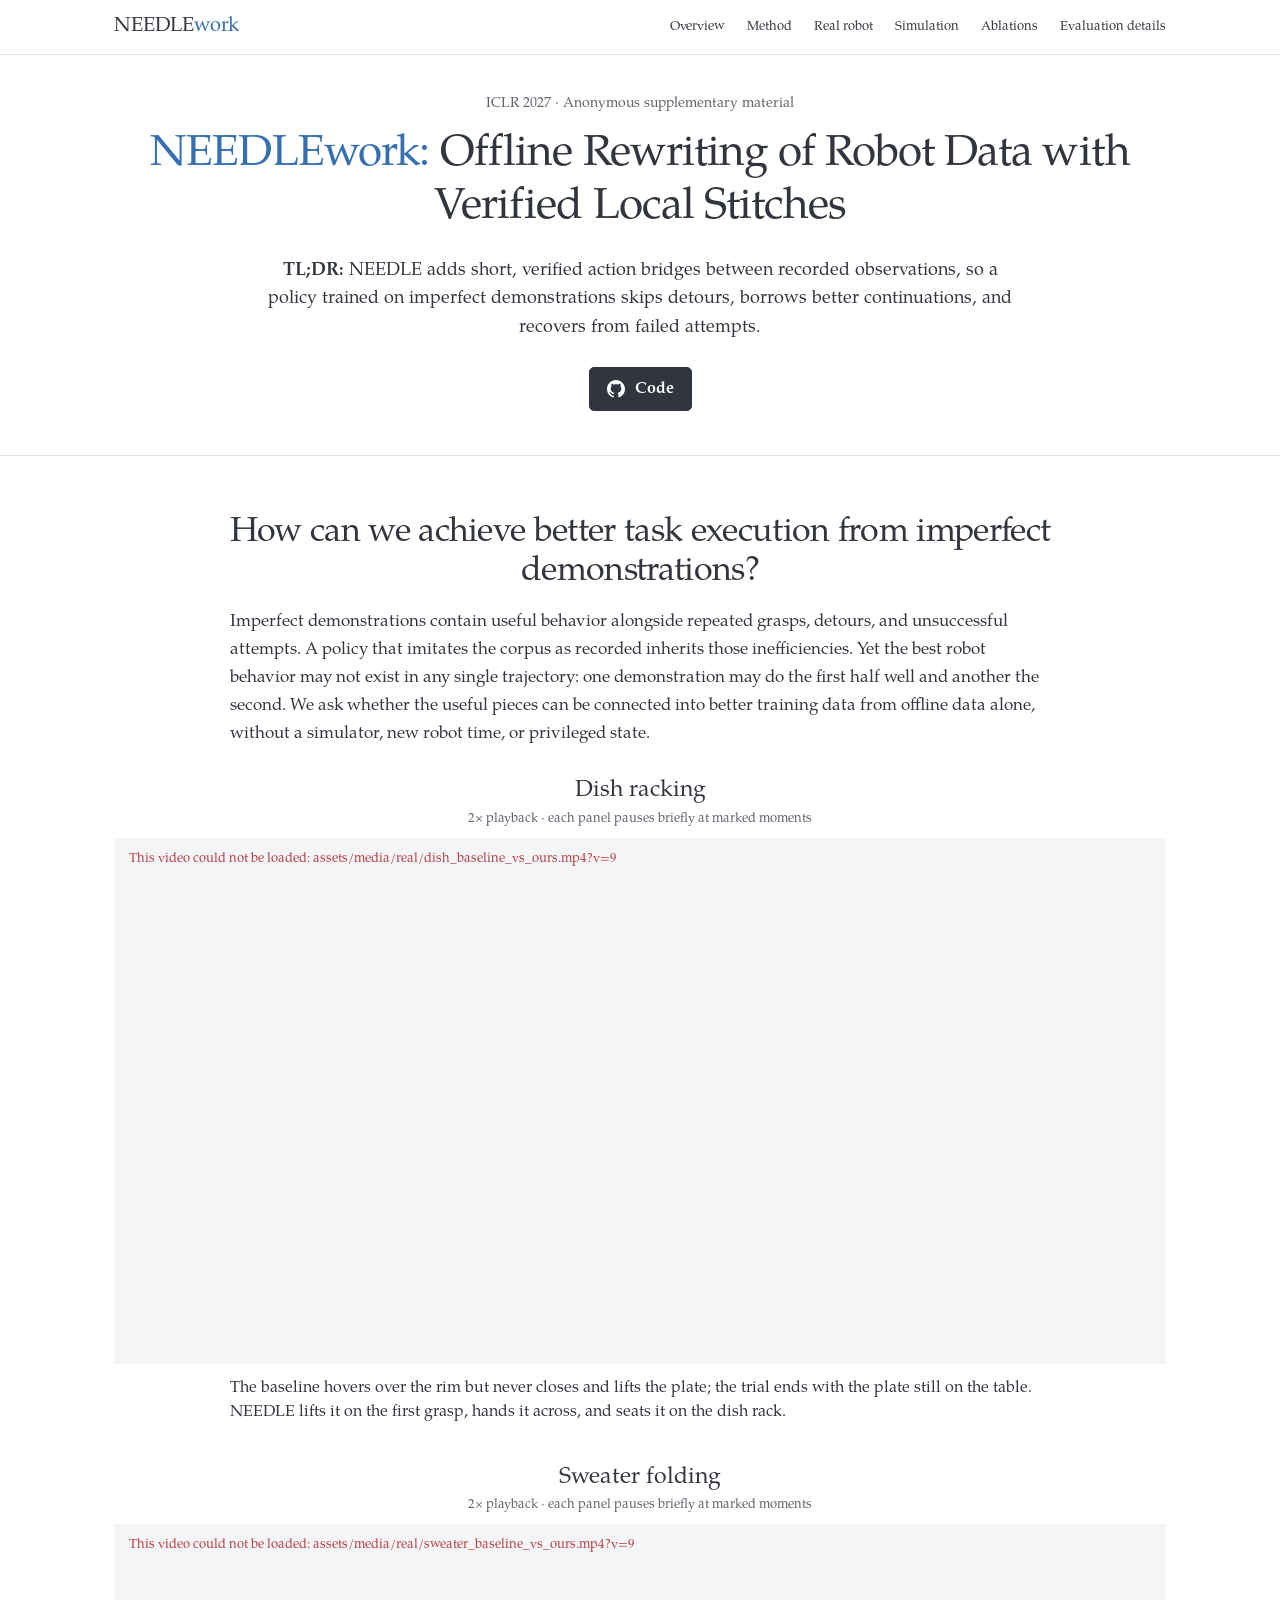
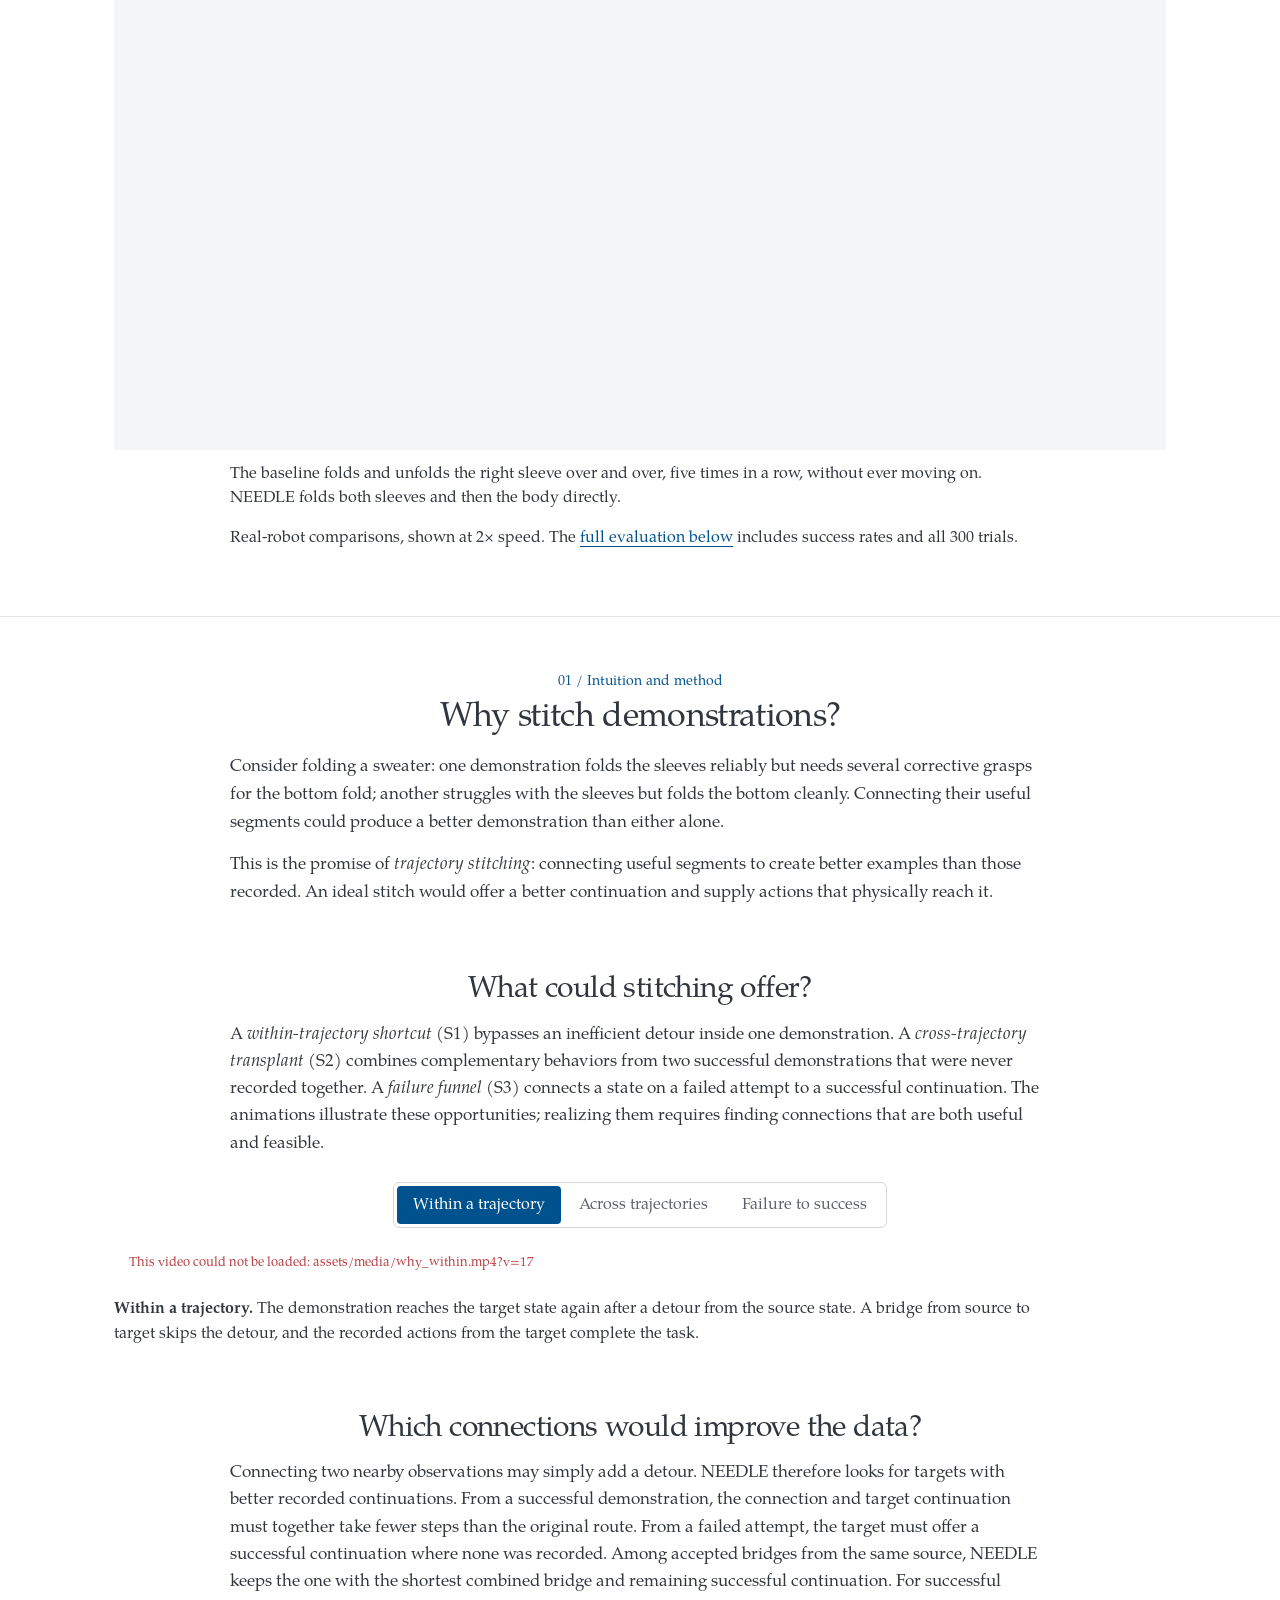
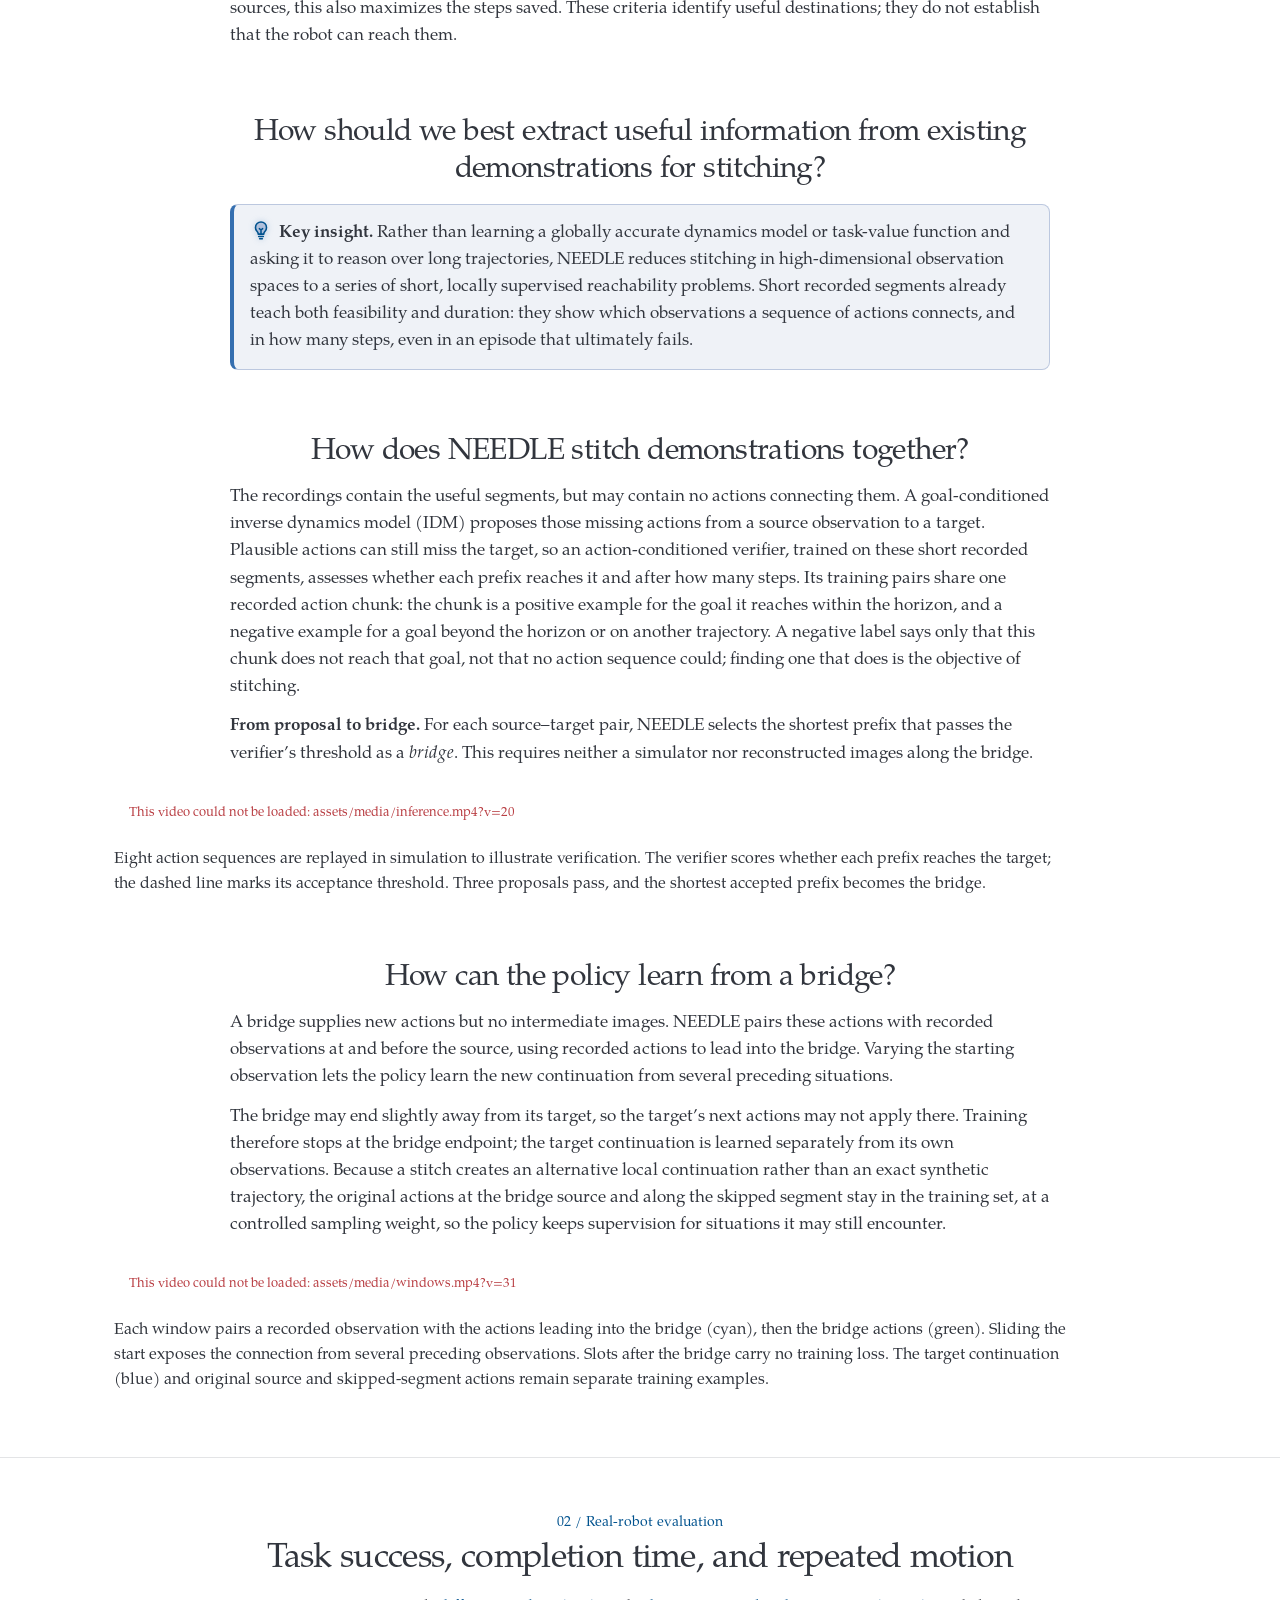
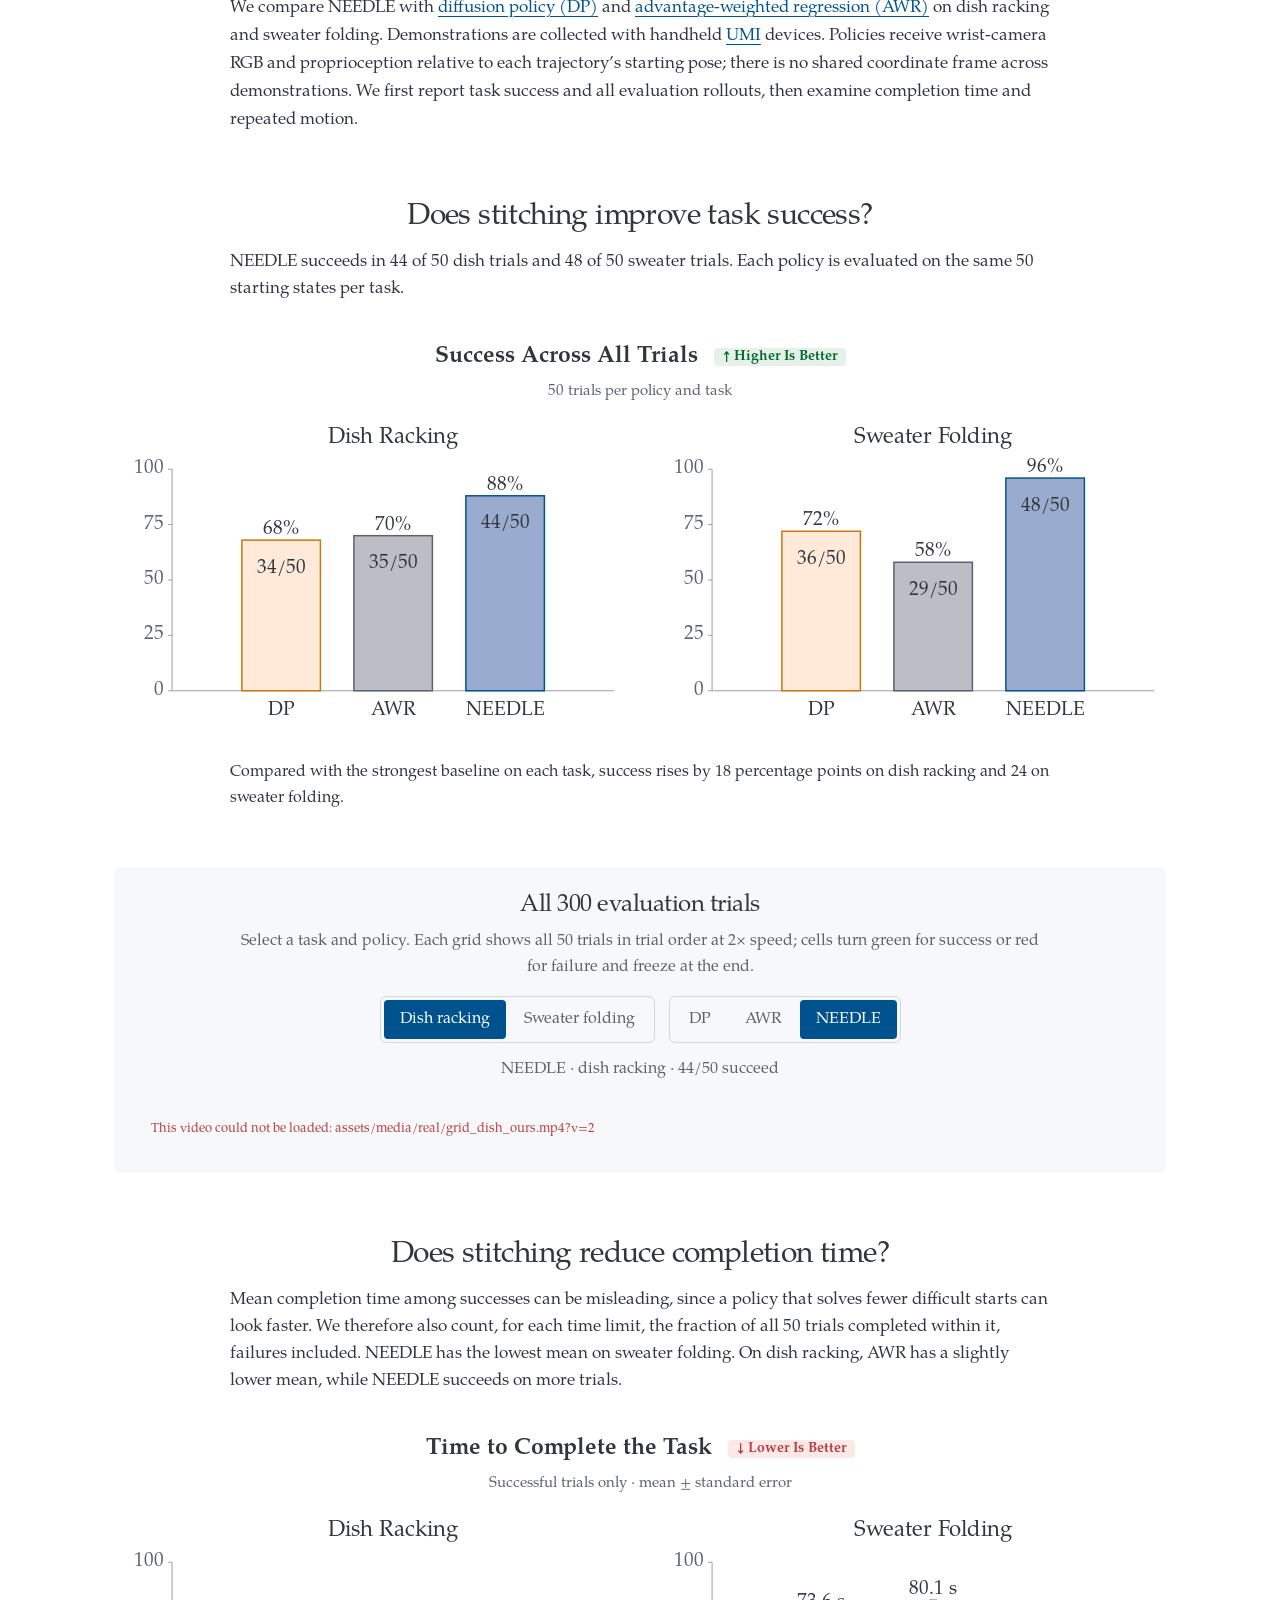
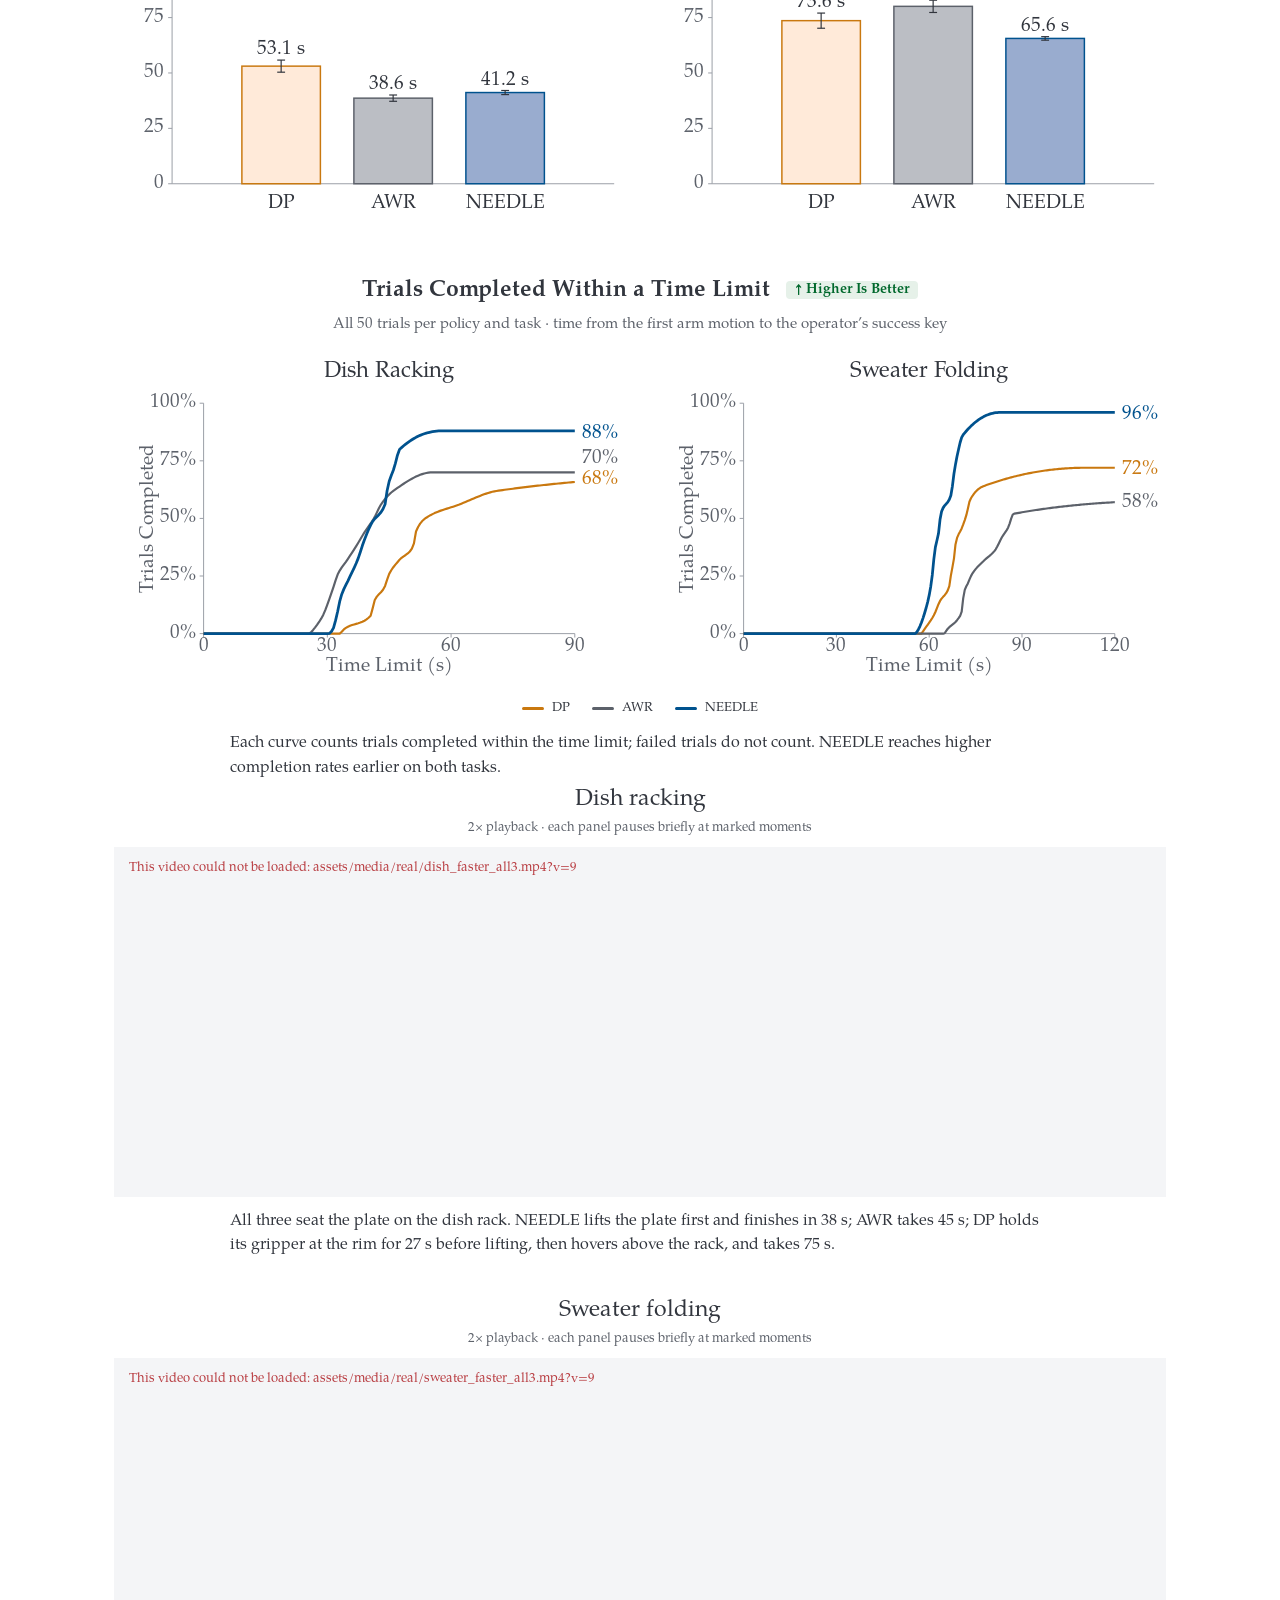
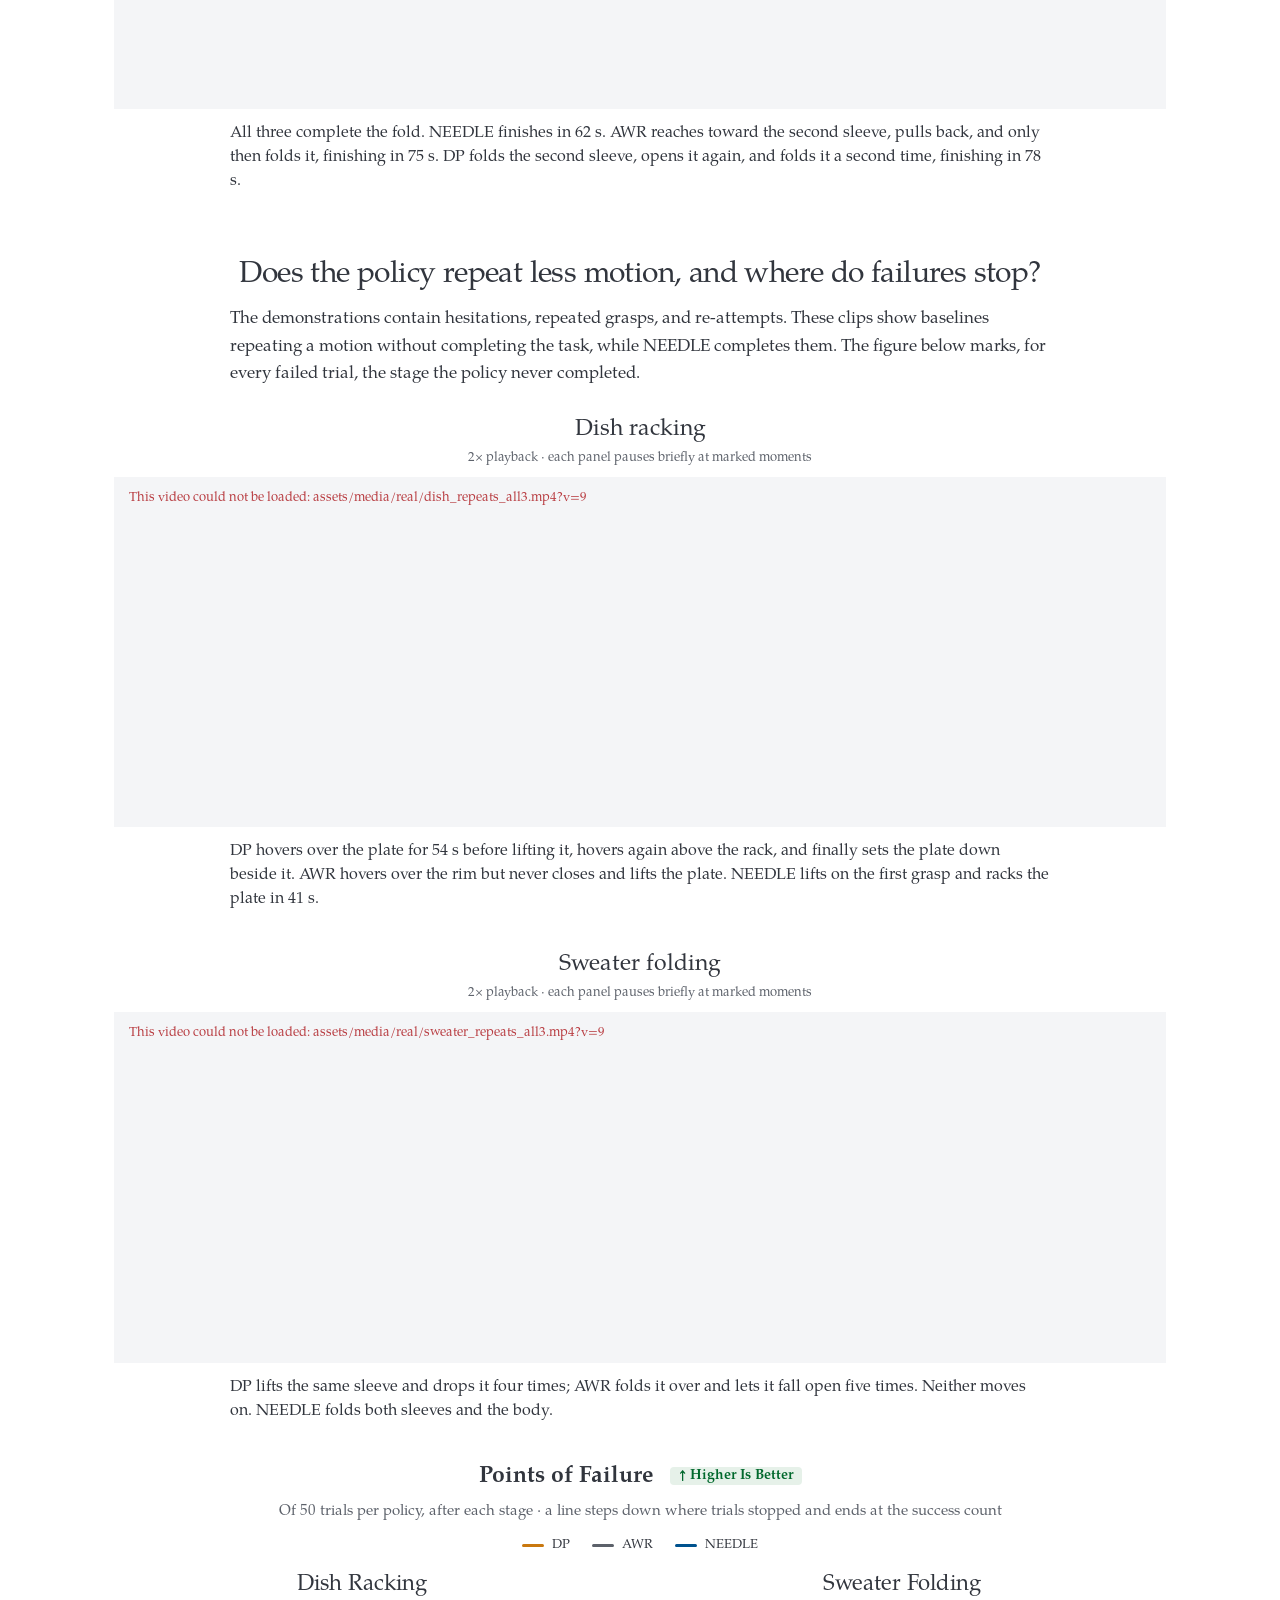
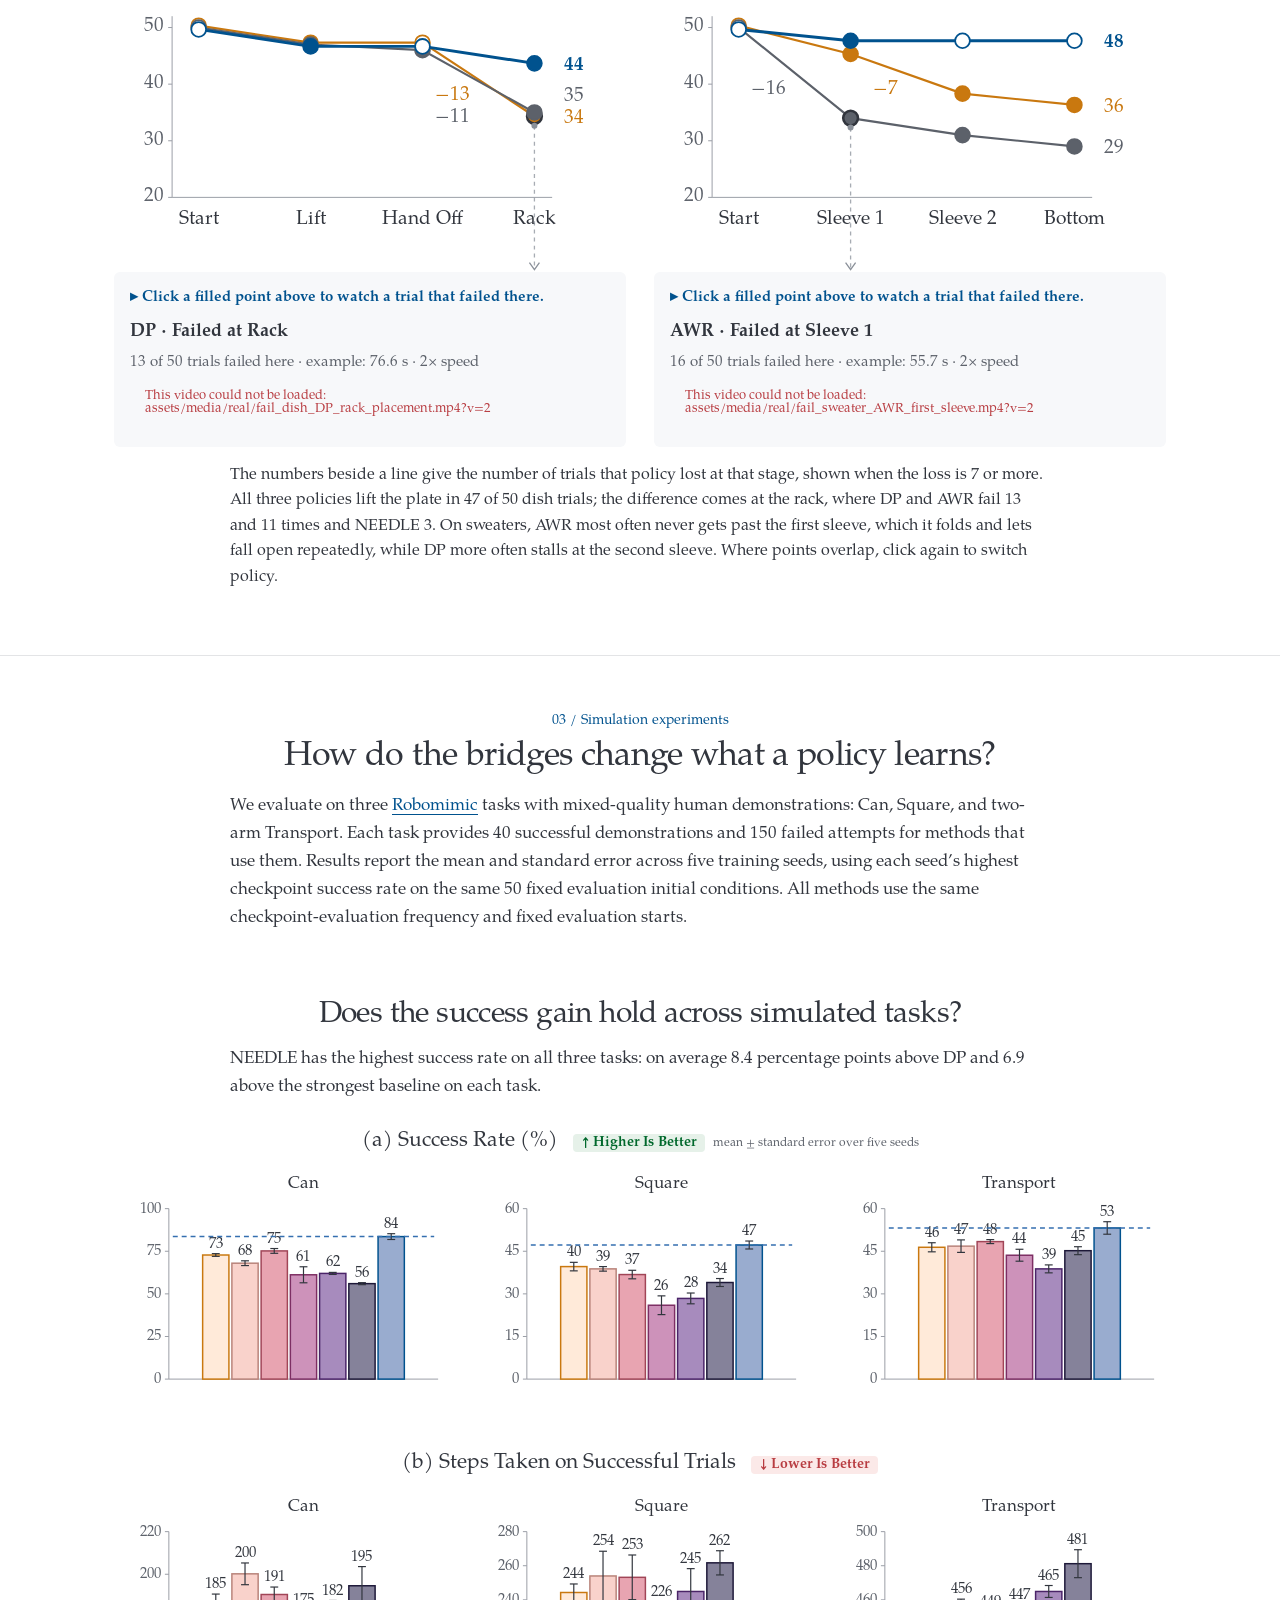
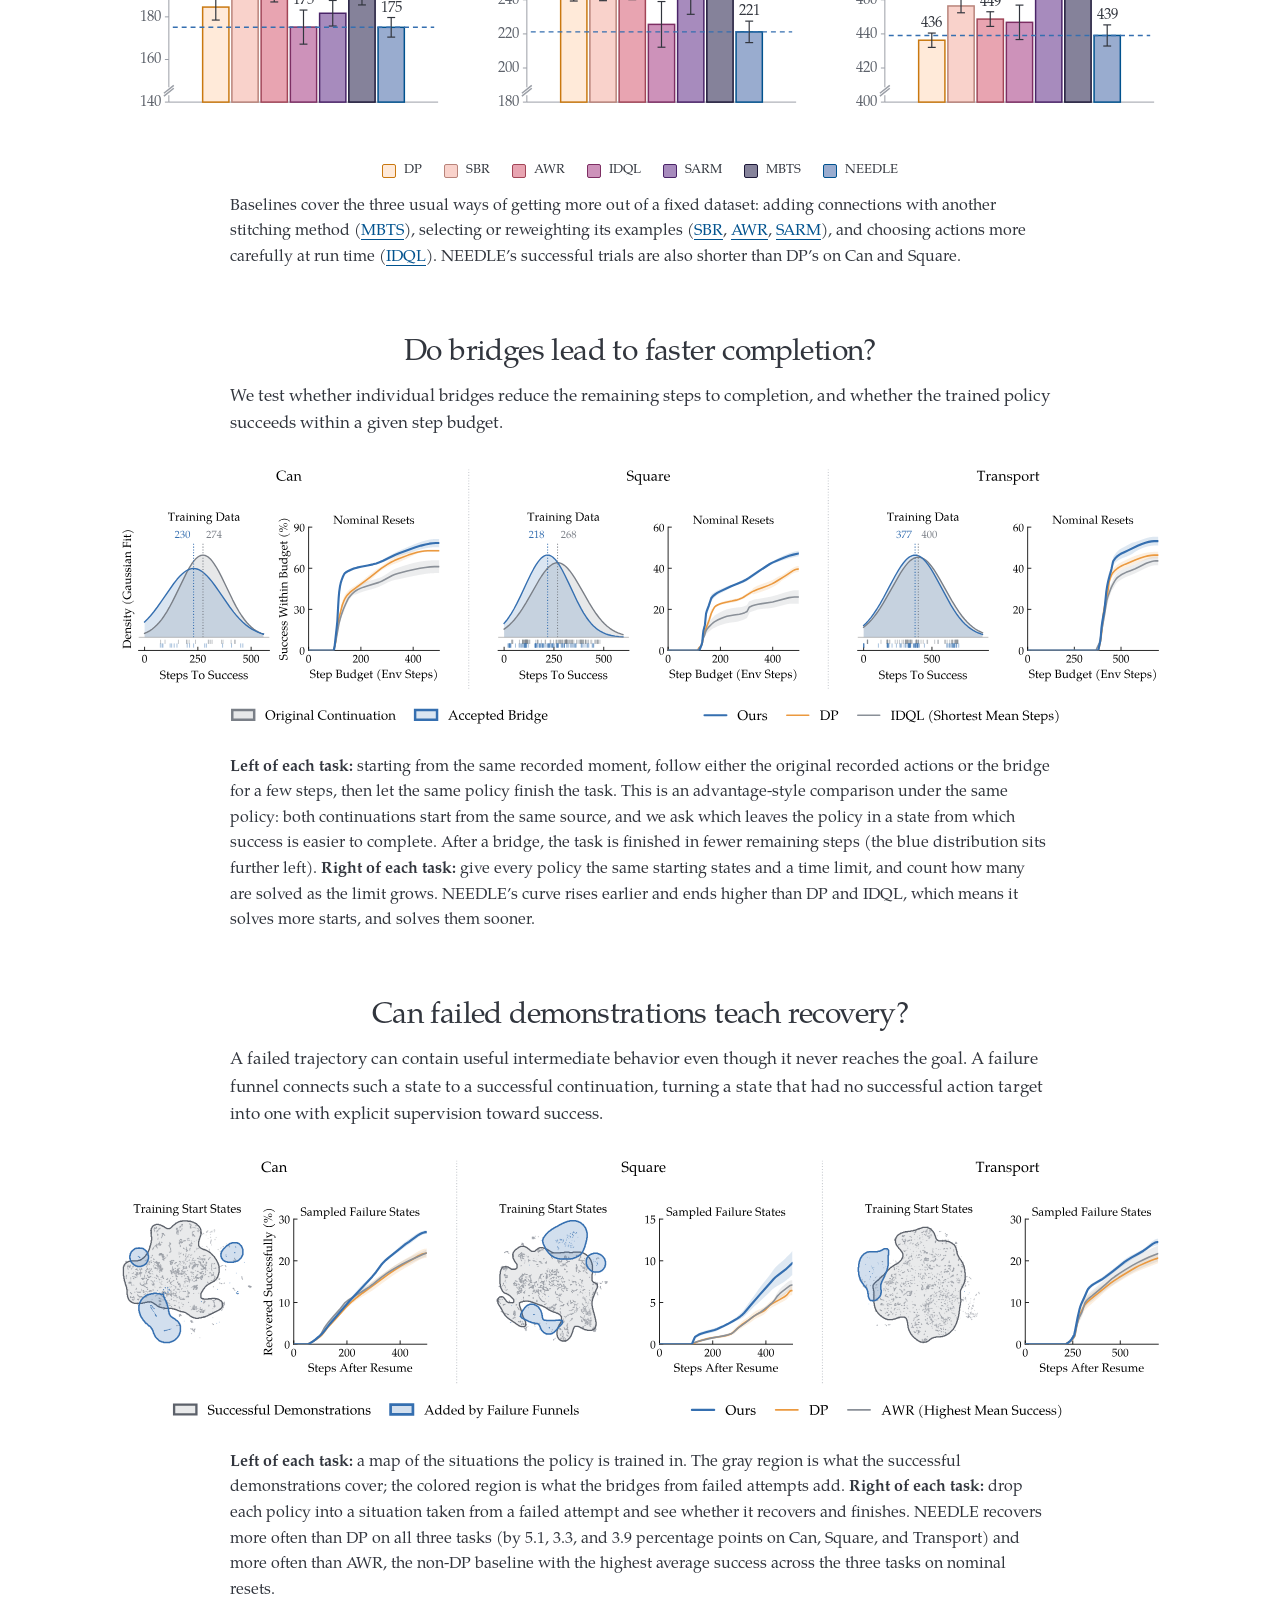
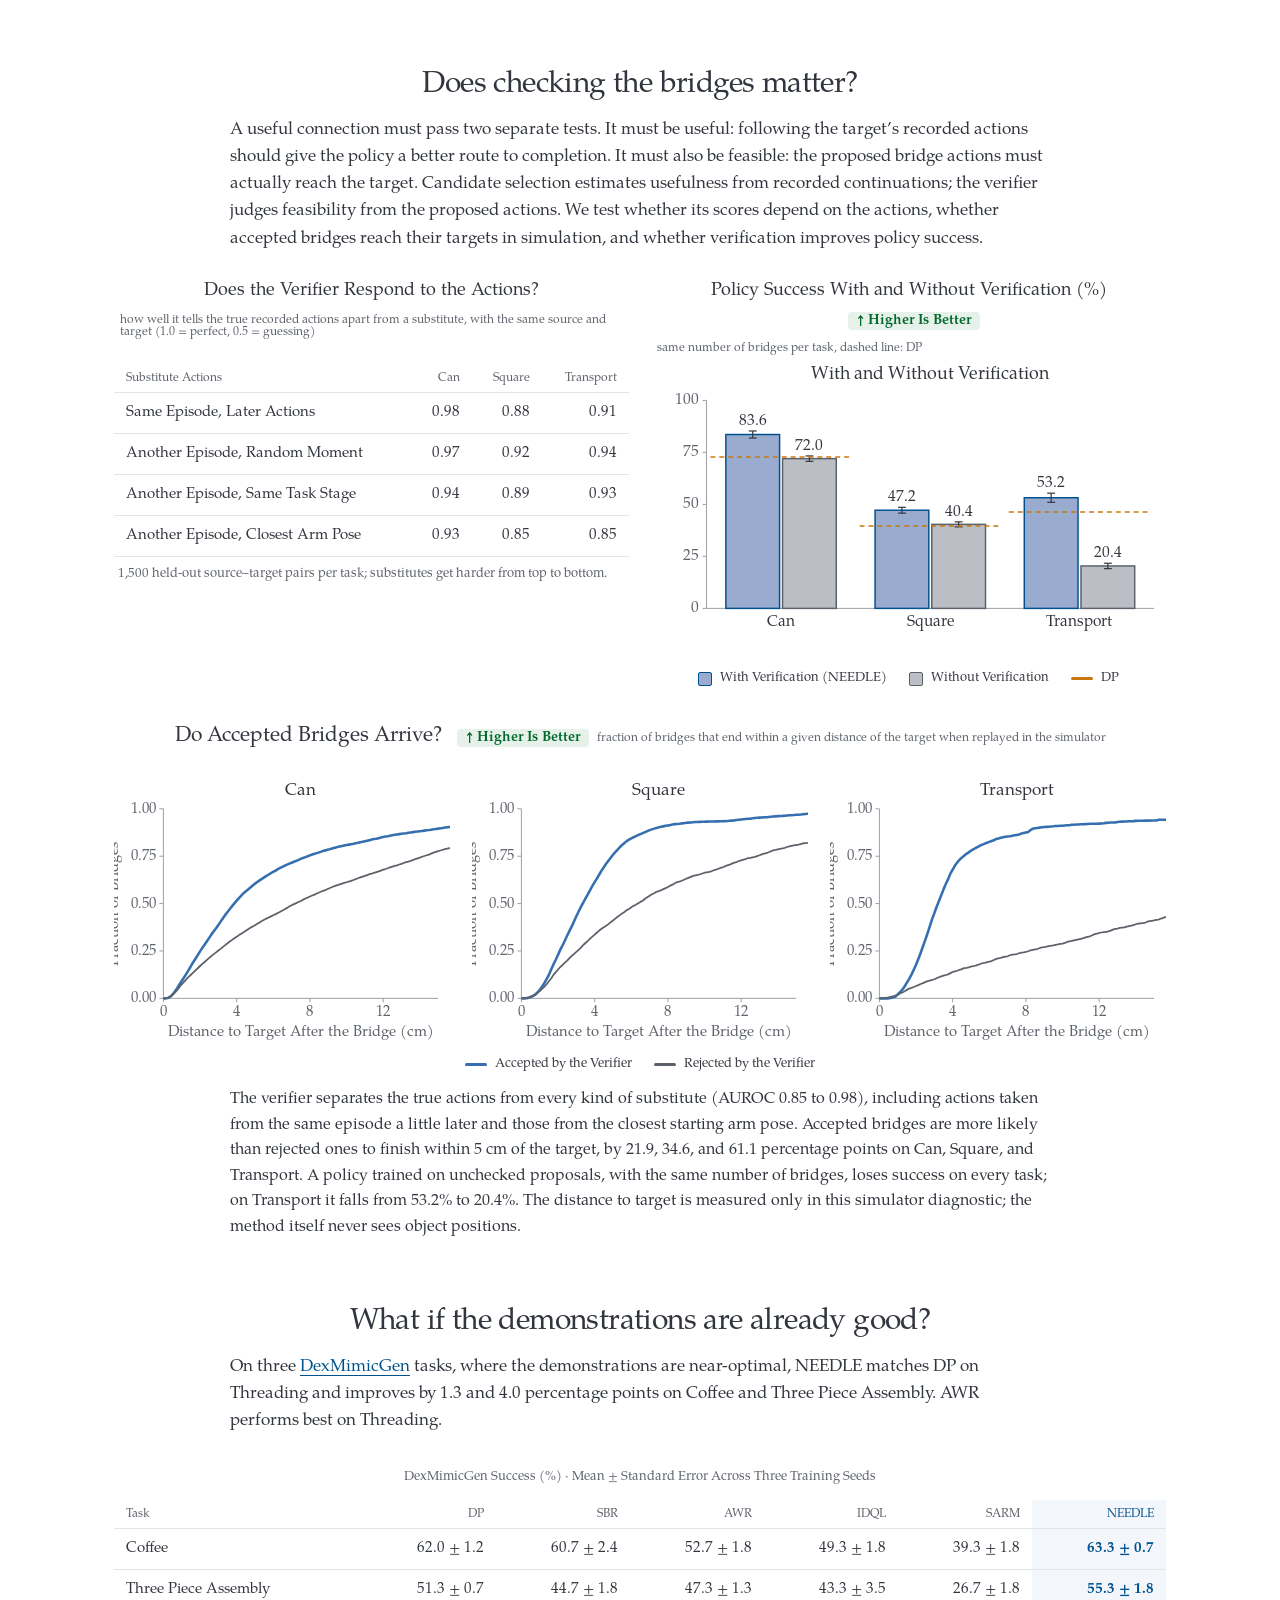
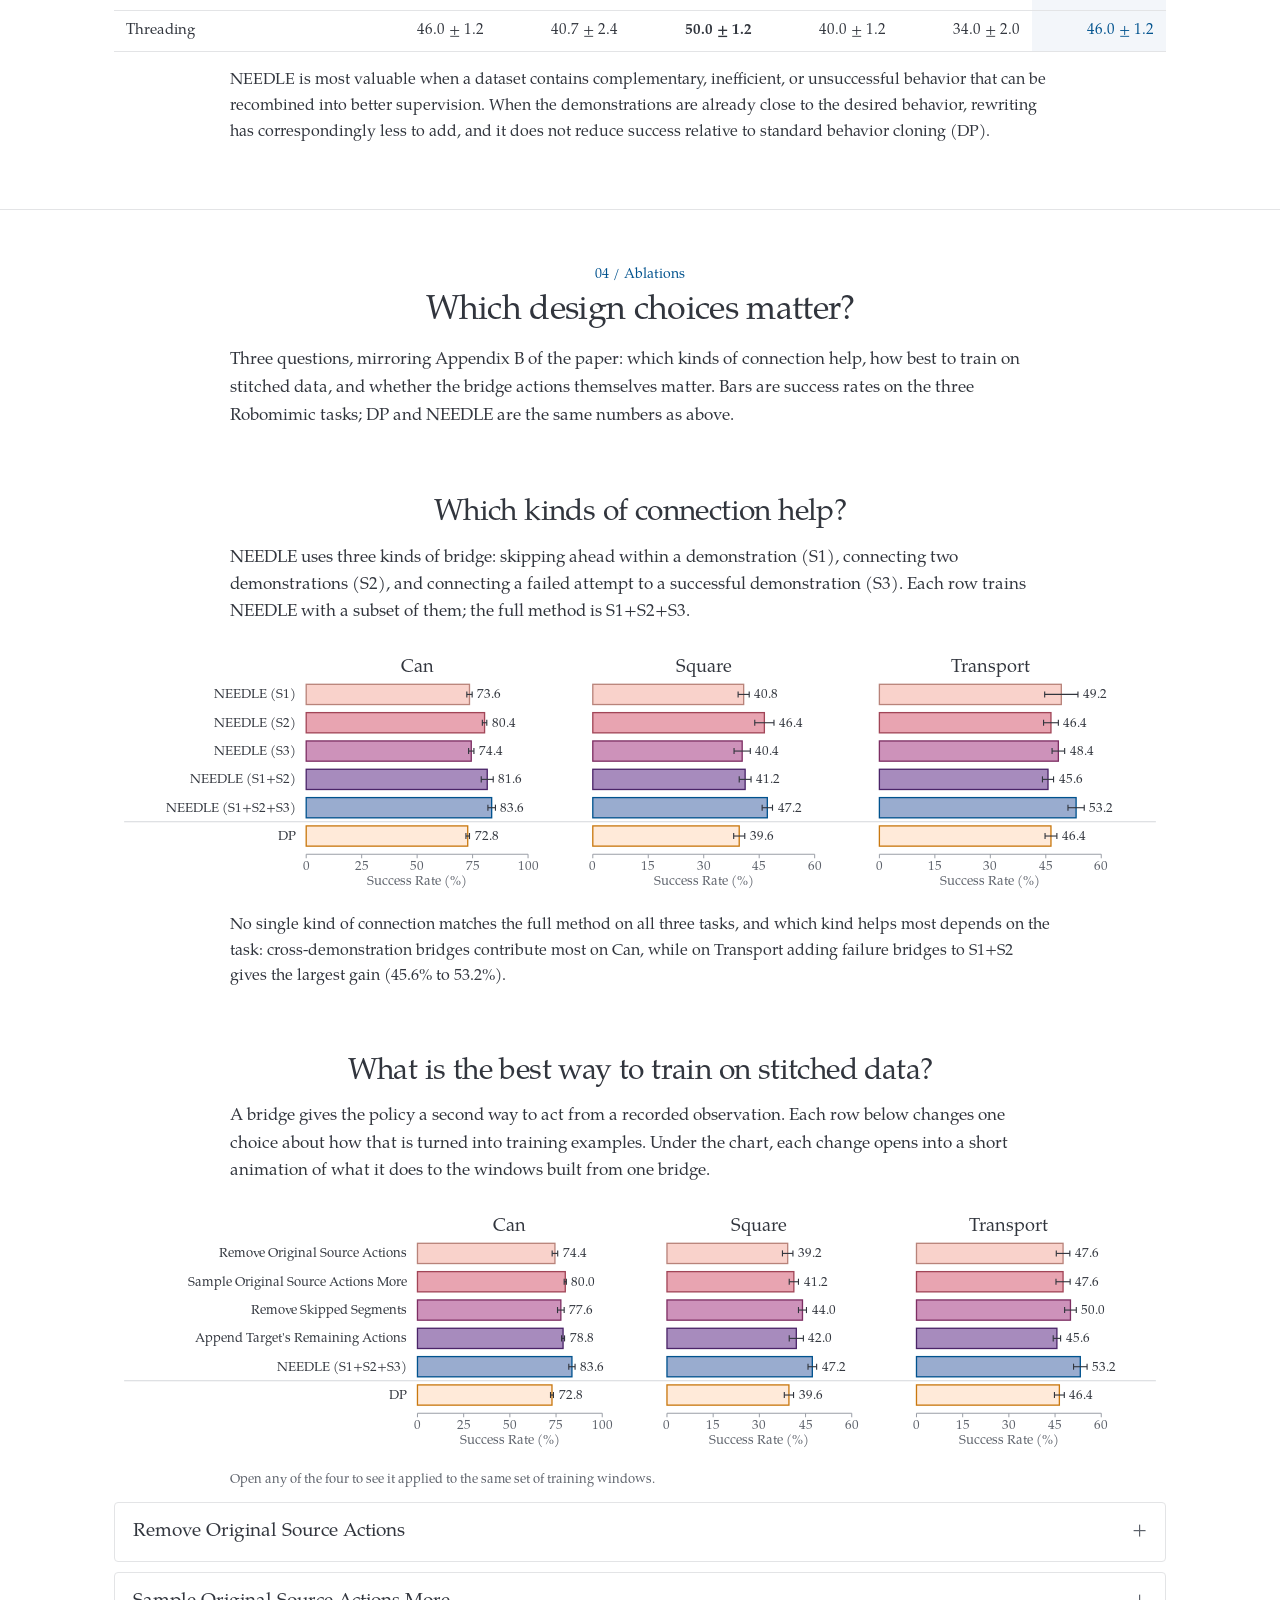
==== commit c625f573: "Link anonymous code repository" ====
--- a/index.html
+++ b/index.html
@@ -11,7 +11,7 @@
       content="Anonymous supplementary material: paired real-robot evaluations, stitching animations, and simulation experiments for NEEDLE."
     />
     <link rel="icon" href="assets/favicon.svg" />
-    <link rel="stylesheet" href="style.css?v=0924e" />
+    <link rel="stylesheet" href="style.css?v=0929a" />
   </head>
   <body>
     <a class="skip-link" href="#main">Skip to content</a>
@@ -40,7 +40,12 @@
           attempts.
         </p>
         <div class="links" role="group" aria-label="Project links">
-          <button class="button link-pill" type="button" disabled>Download Code</button>
+          <a class="button code-link" href="https://github.com/needle-work/needlework" target="_blank" rel="noopener noreferrer" aria-label="View Needlework code on GitHub (opens in a new tab)">
+            <svg viewBox="0 0 16 16" aria-hidden="true" focusable="false">
+              <path d="M6.766 11.328c-2.063-.25-3.516-1.734-3.516-3.656 0-.781.281-1.625.75-2.188-.203-.515-.172-1.609.063-2.062.625-.078 1.468.25 1.968.703.594-.187 1.219-.281 1.985-.281.765 0 1.39.094 1.953.265.484-.437 1.344-.765 1.969-.687.218.422.25 1.515.046 2.047.5.593.766 1.39.766 2.203 0 1.922-1.453 3.375-3.547 3.64.531.344.89 1.094.89 1.954v1.625c0 .468.391.734.86.547C13.781 14.359 16 11.53 16 8.03 16 3.61 12.406 0 7.984 0 3.563 0 0 3.61 0 8.031a7.88 7.88 0 0 0 5.172 7.422c.422.156.828-.125.828-.547v-1.25c-.219.094-.5.156-.75.156-1.031 0-1.64-.562-2.078-1.609-.172-.422-.36-.672-.719-.719-.187-.015-.25-.093-.25-.187 0-.188.313-.328.625-.328.453 0 .844.281 1.25.86.313.452.64.655 1.031.655s.641-.14 1-.5c.266-.265.47-.5.657-.656" />
+            </svg>
+            <span>Code</span>
+          </a>
         </div>
       </header>
 
--- a/style.css
+++ b/style.css
@@ -317,3 +317,9 @@
 .link-pill{background:#fff;color:var(--blue-dk);border-color:var(--blue-lt);padding:9px 22px;font:16px/1.4 var(--serif);cursor:pointer}
 .link-pill:not(:disabled):hover{border-color:var(--blue-dk);background:#f3f6fa}
 .link-pill:disabled{cursor:default;opacity:1}
+
+/* GitHub code link in the paper header. */
+.paper-header .code-link{gap:10px;background:var(--ink);border-color:var(--ink);color:#fff;font-weight:700}
+.paper-header .code-link:hover{background:#1f2328;border-color:#1f2328;color:#fff}
+.paper-header .code-link:focus-visible{outline:2px solid var(--blue);outline-offset:3px}
+.code-link svg{width:18px;height:18px;fill:currentColor;flex:none}
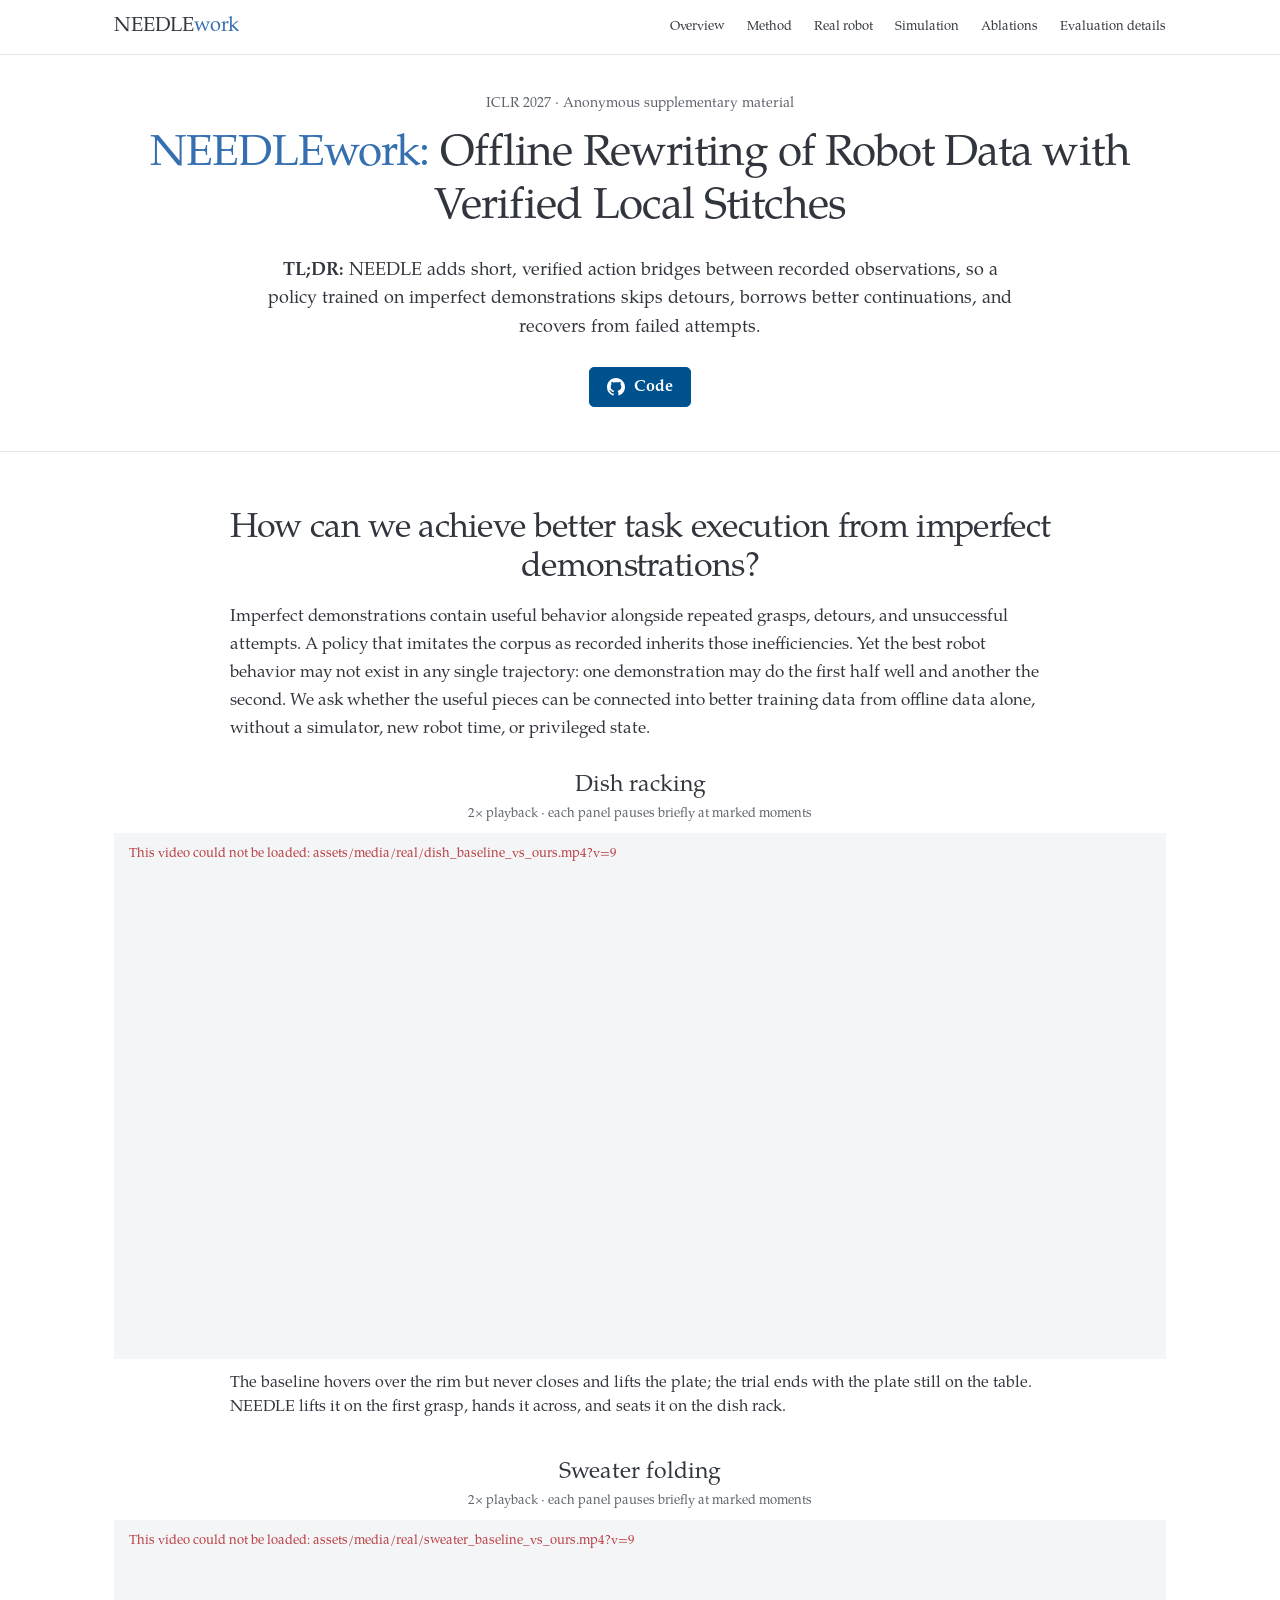
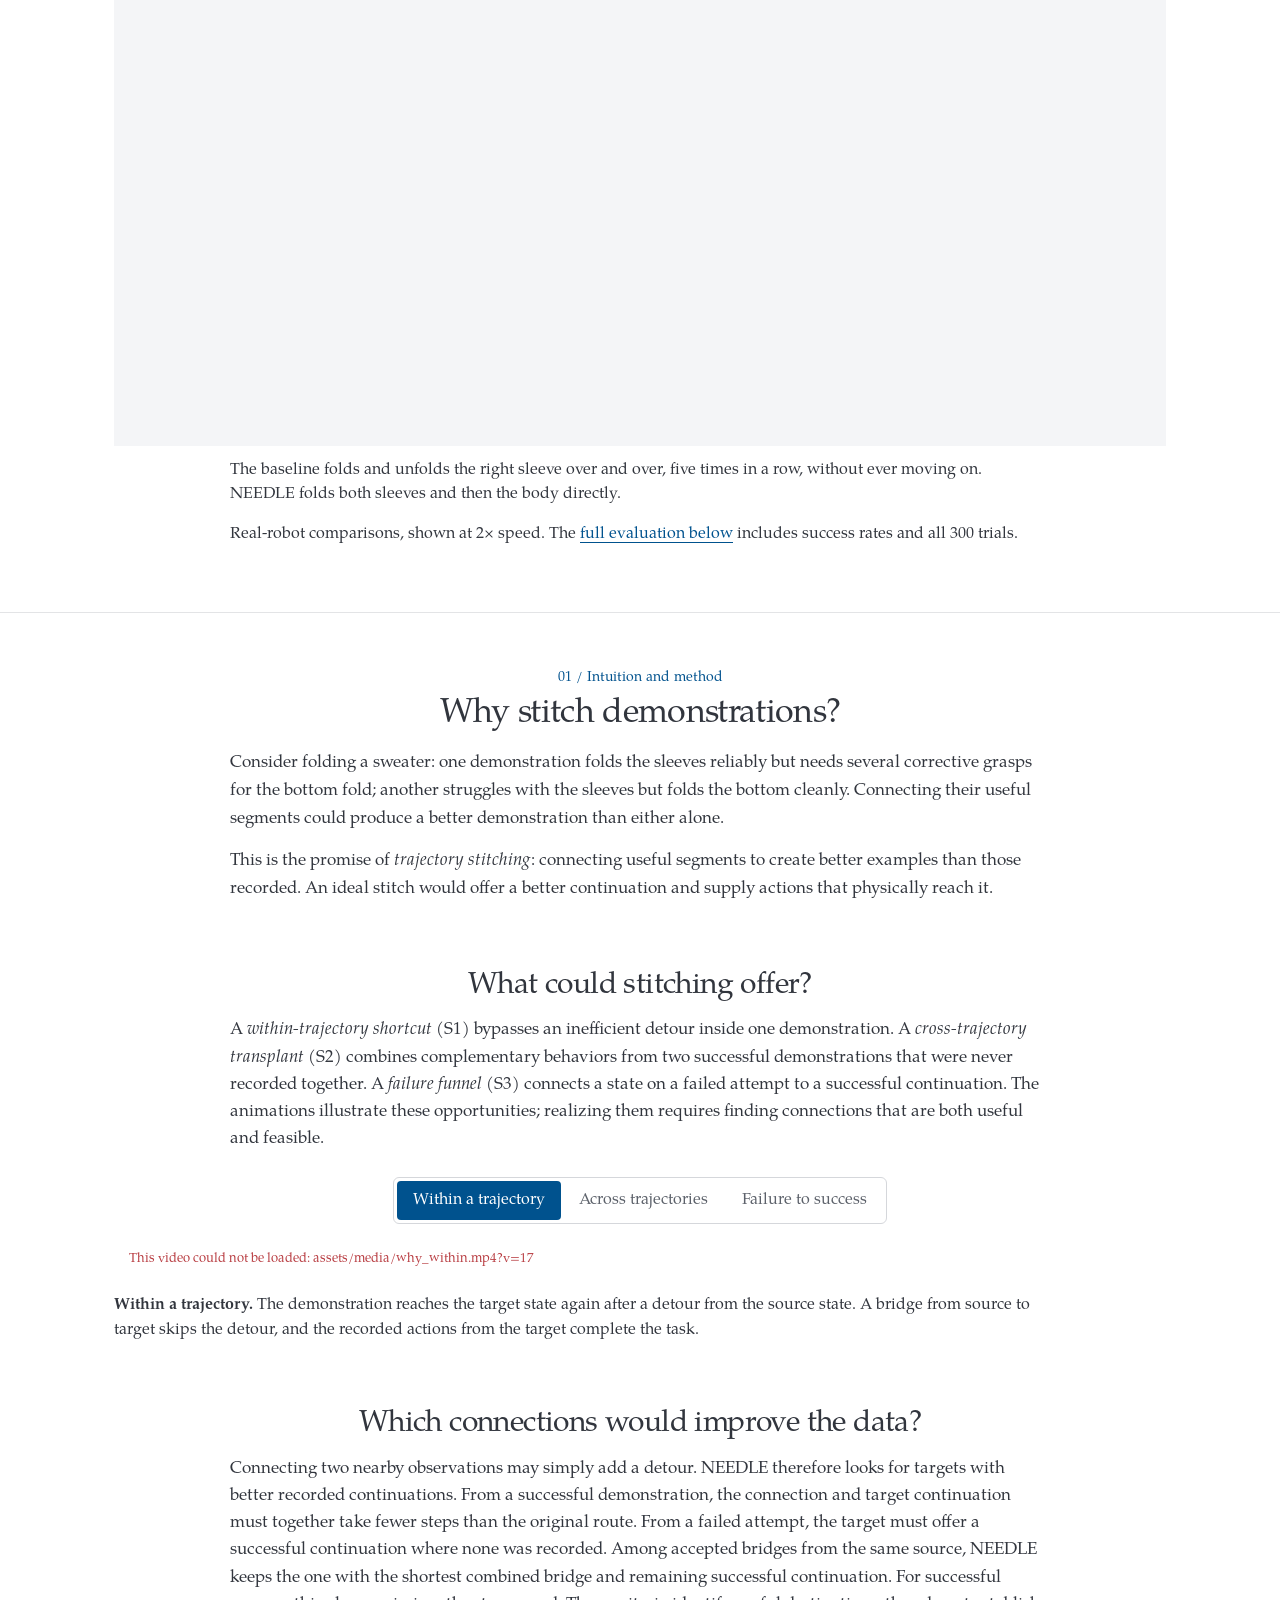
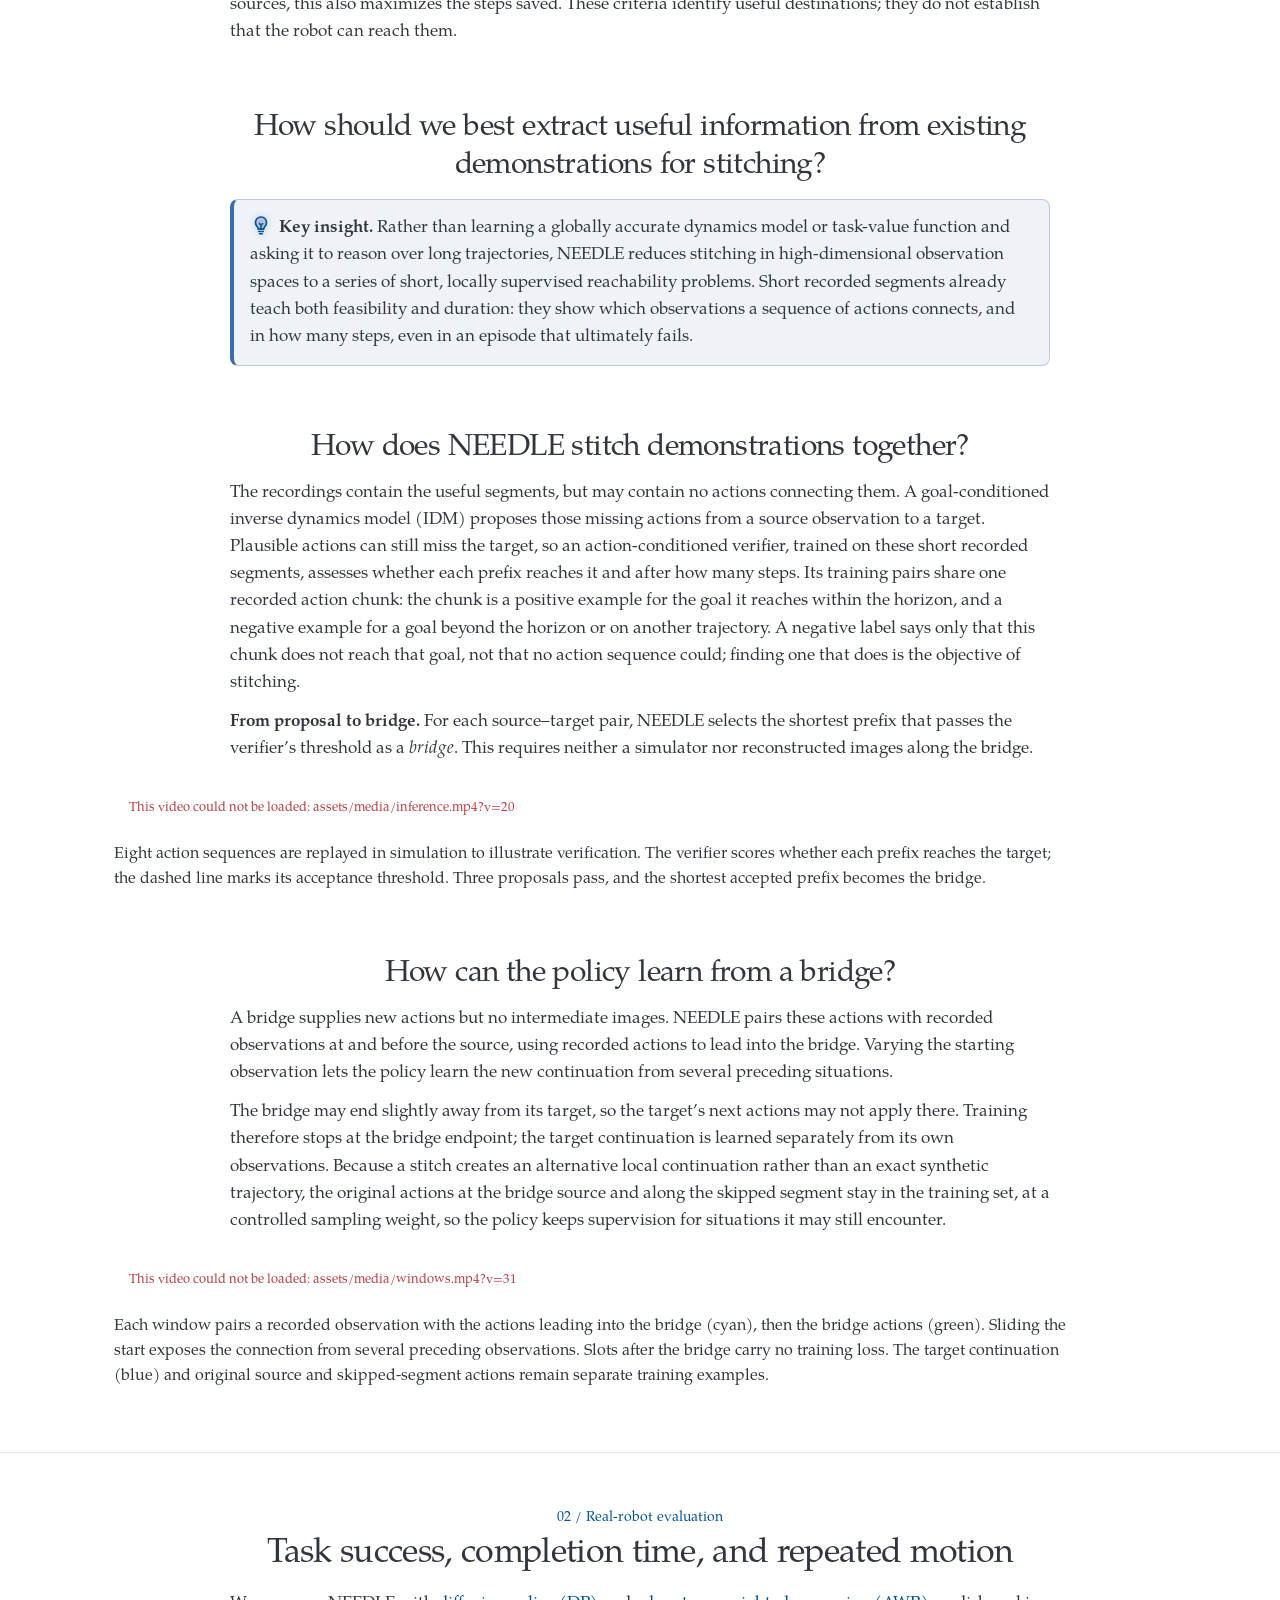
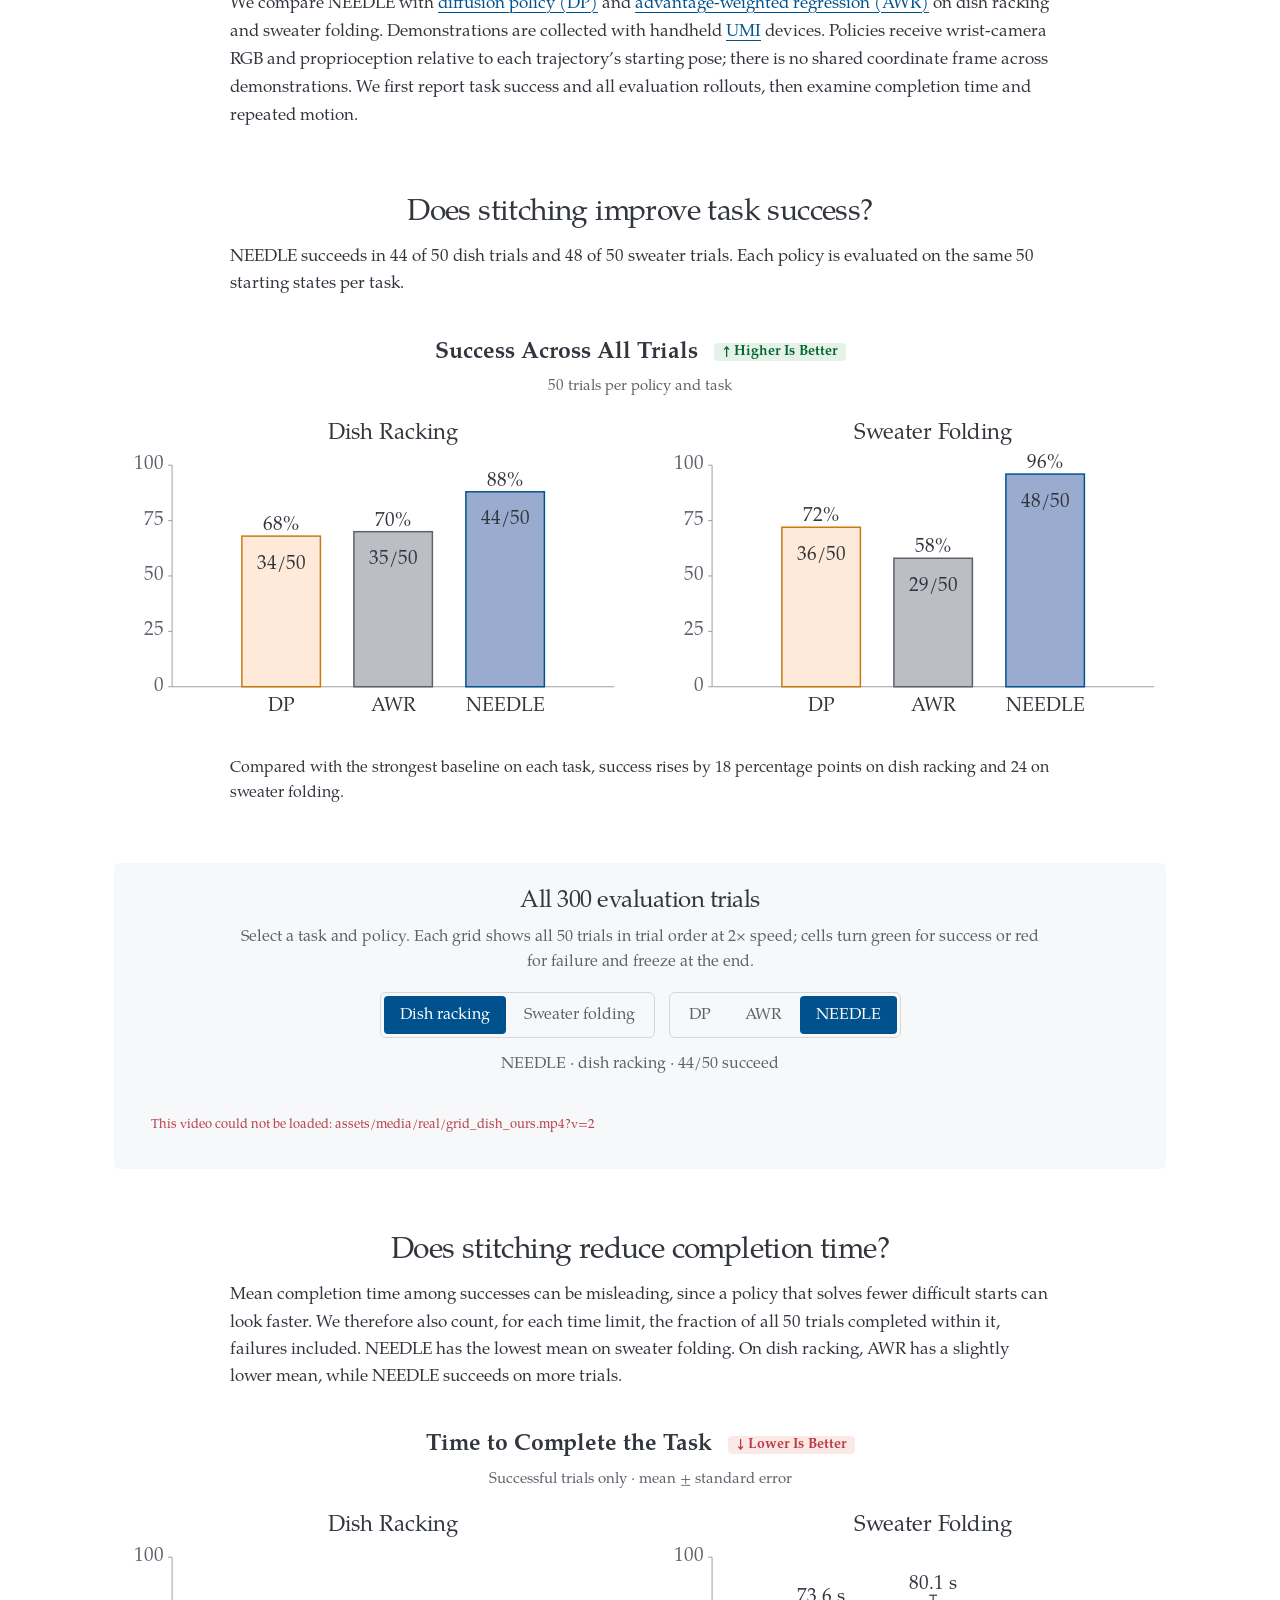
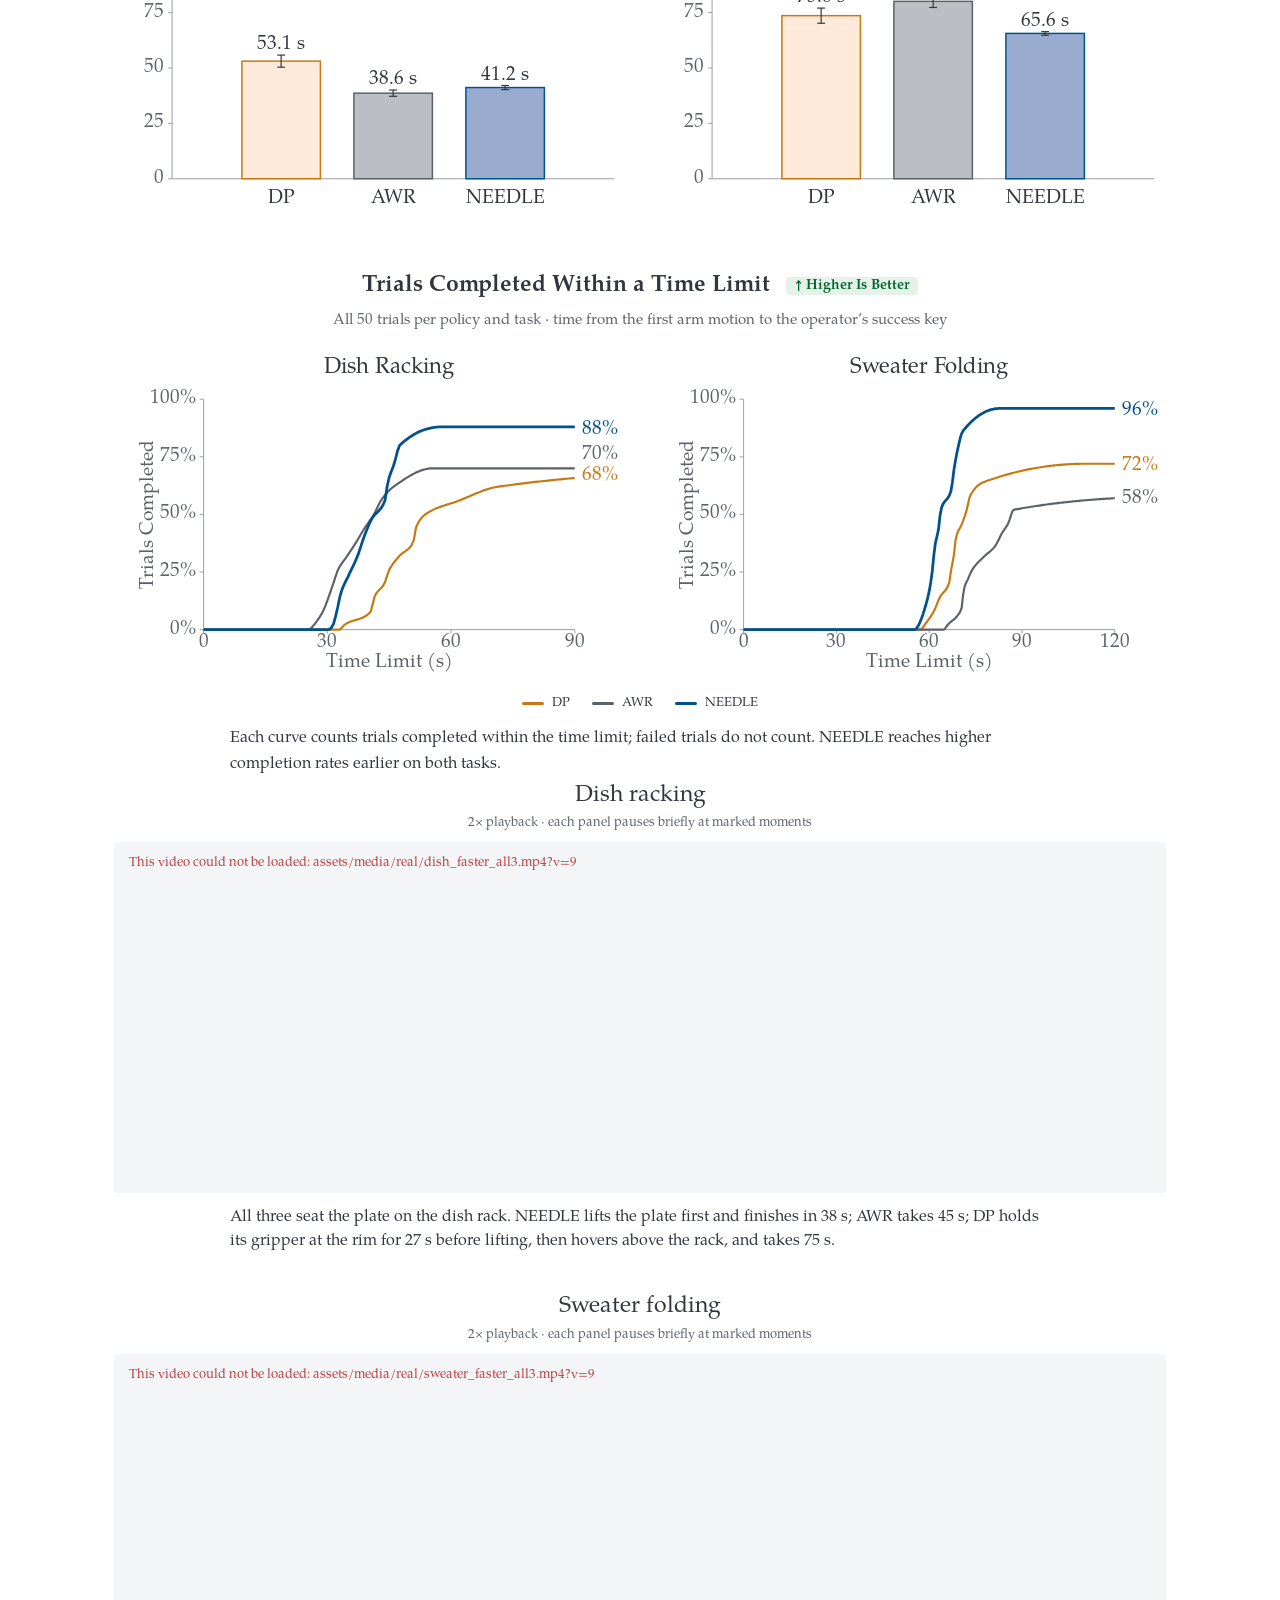
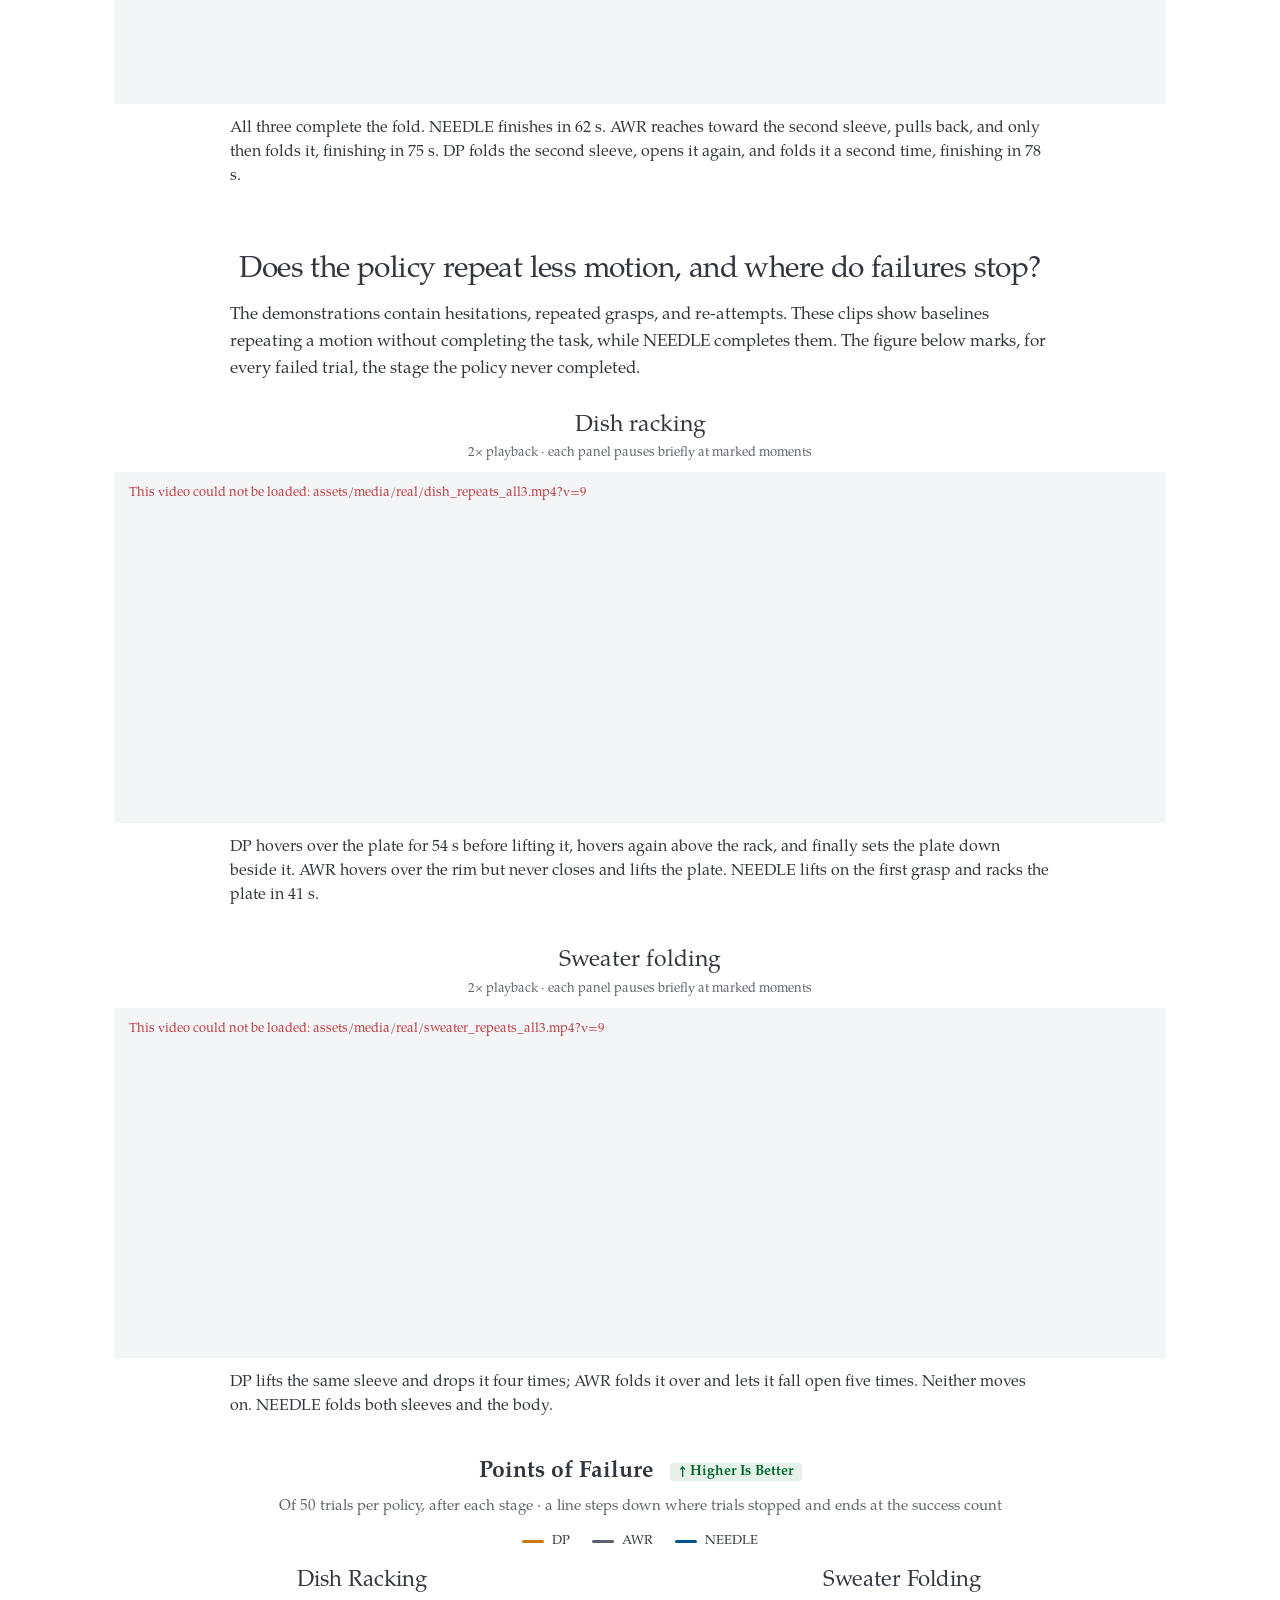
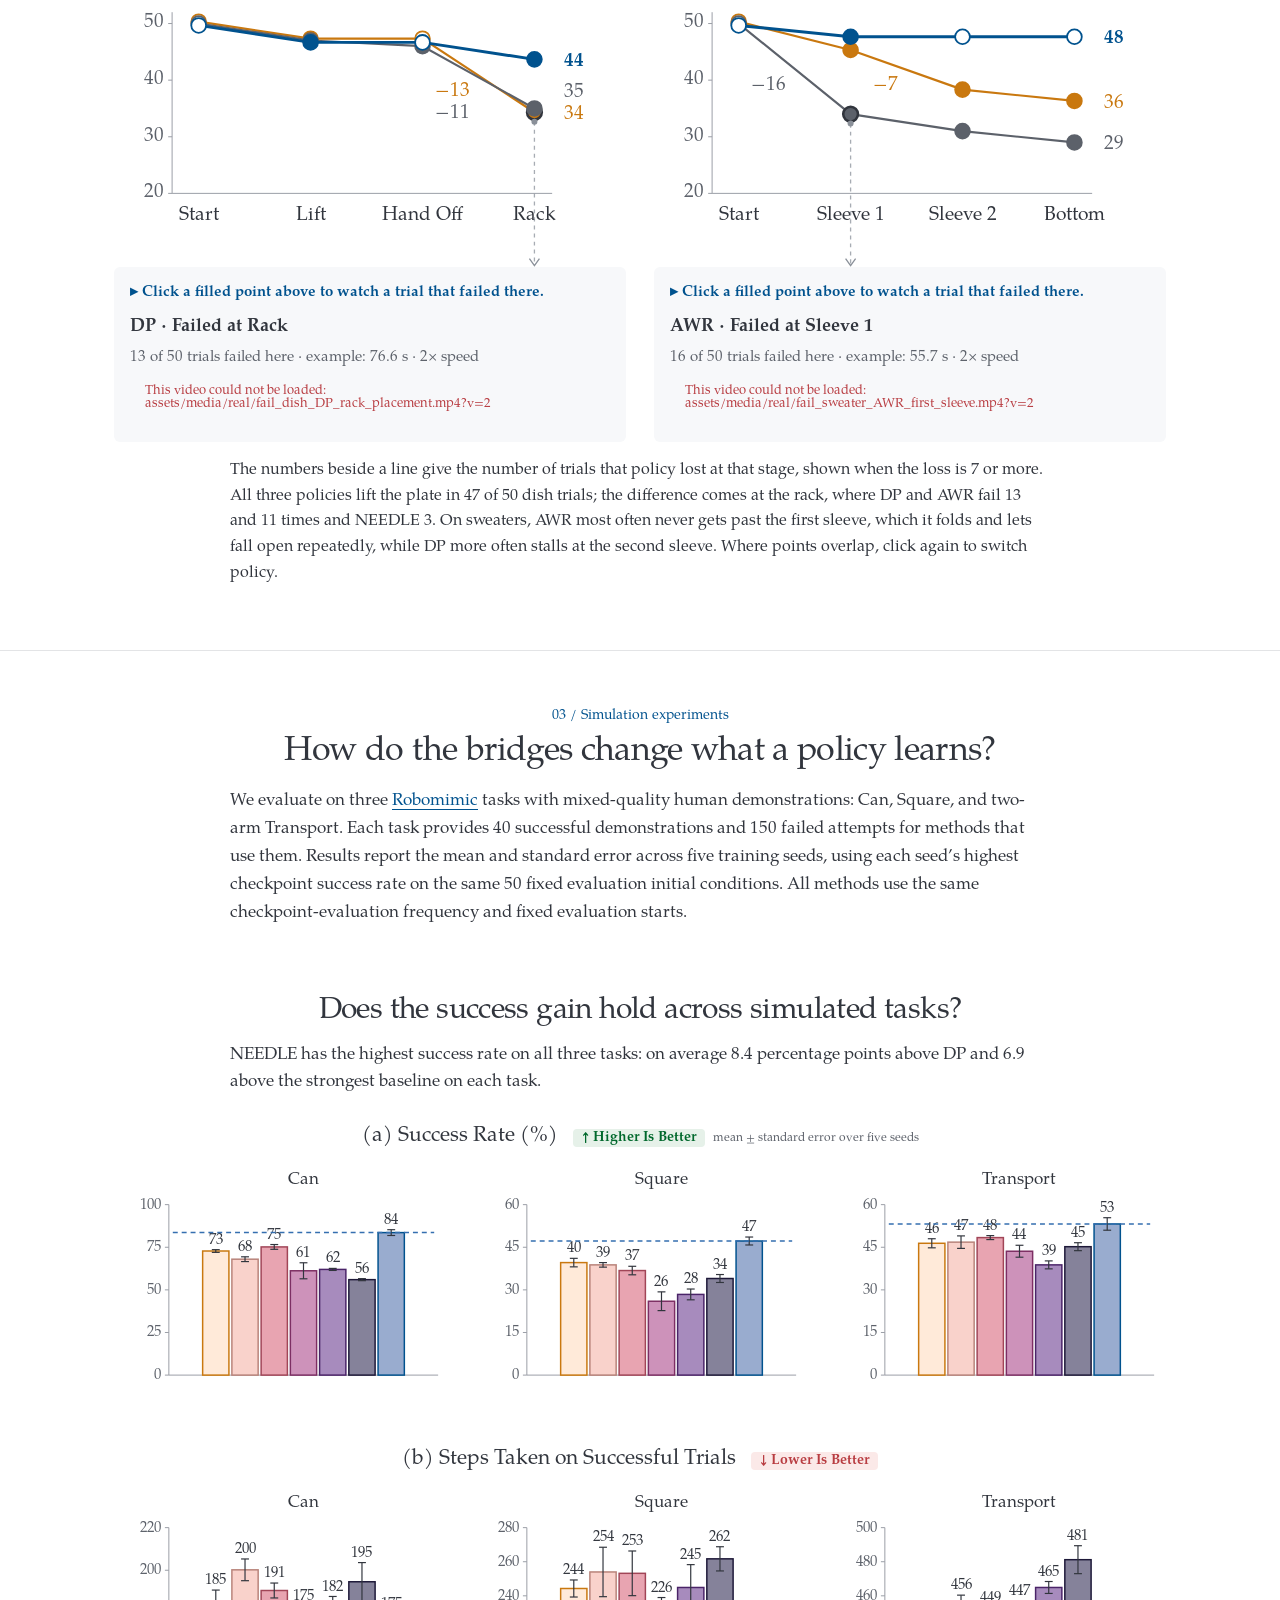
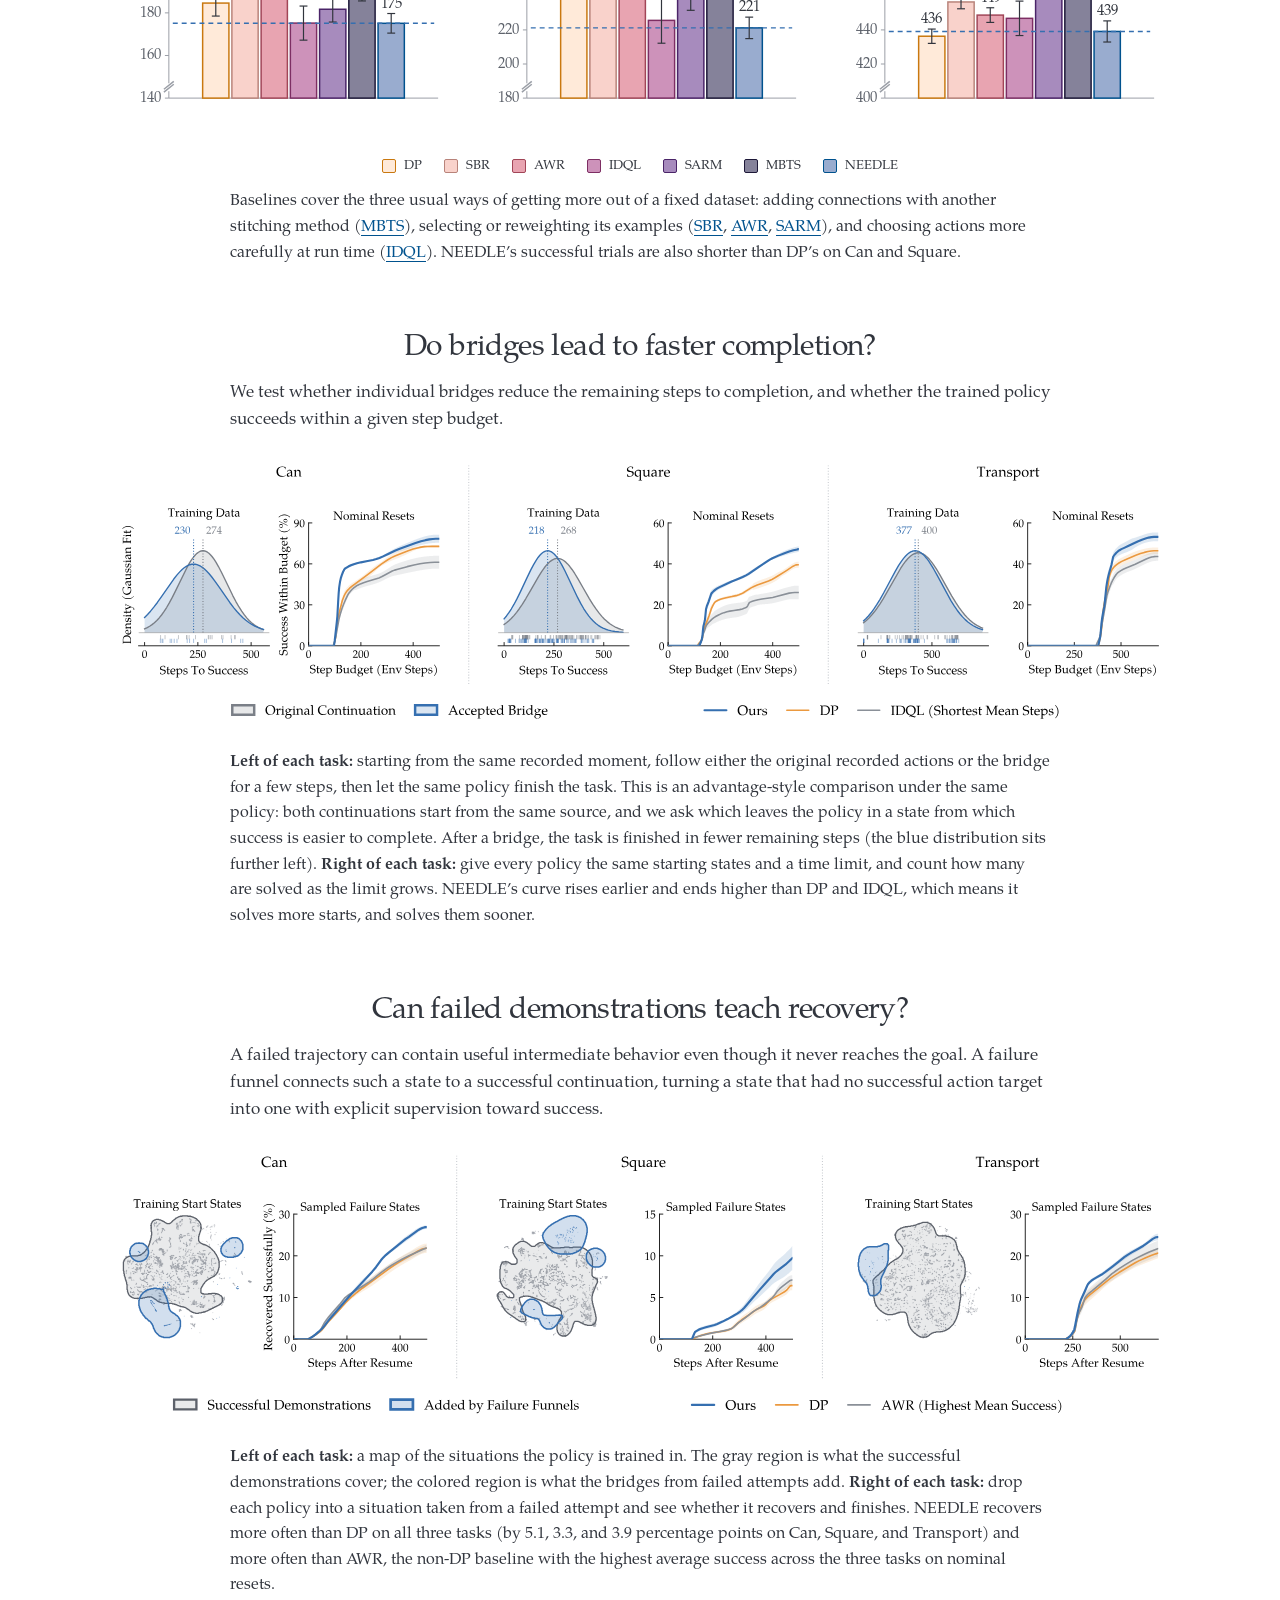
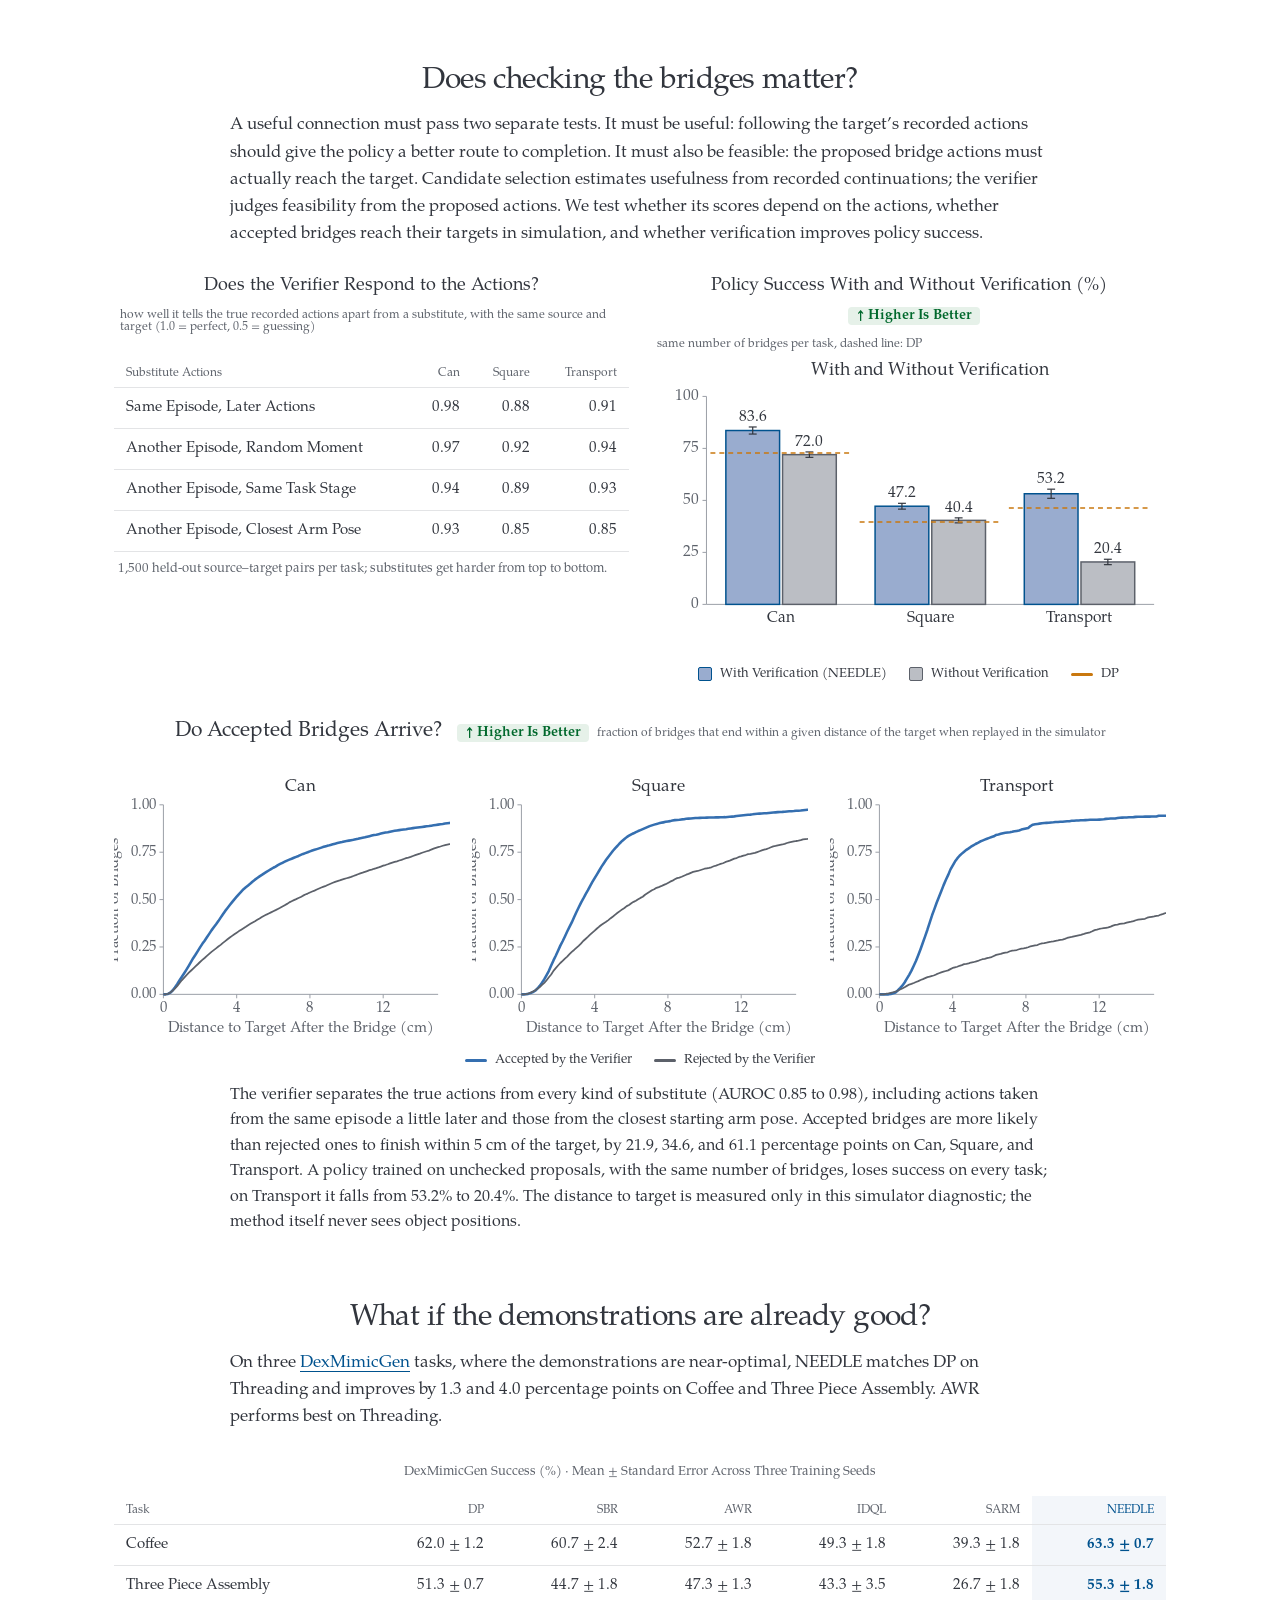
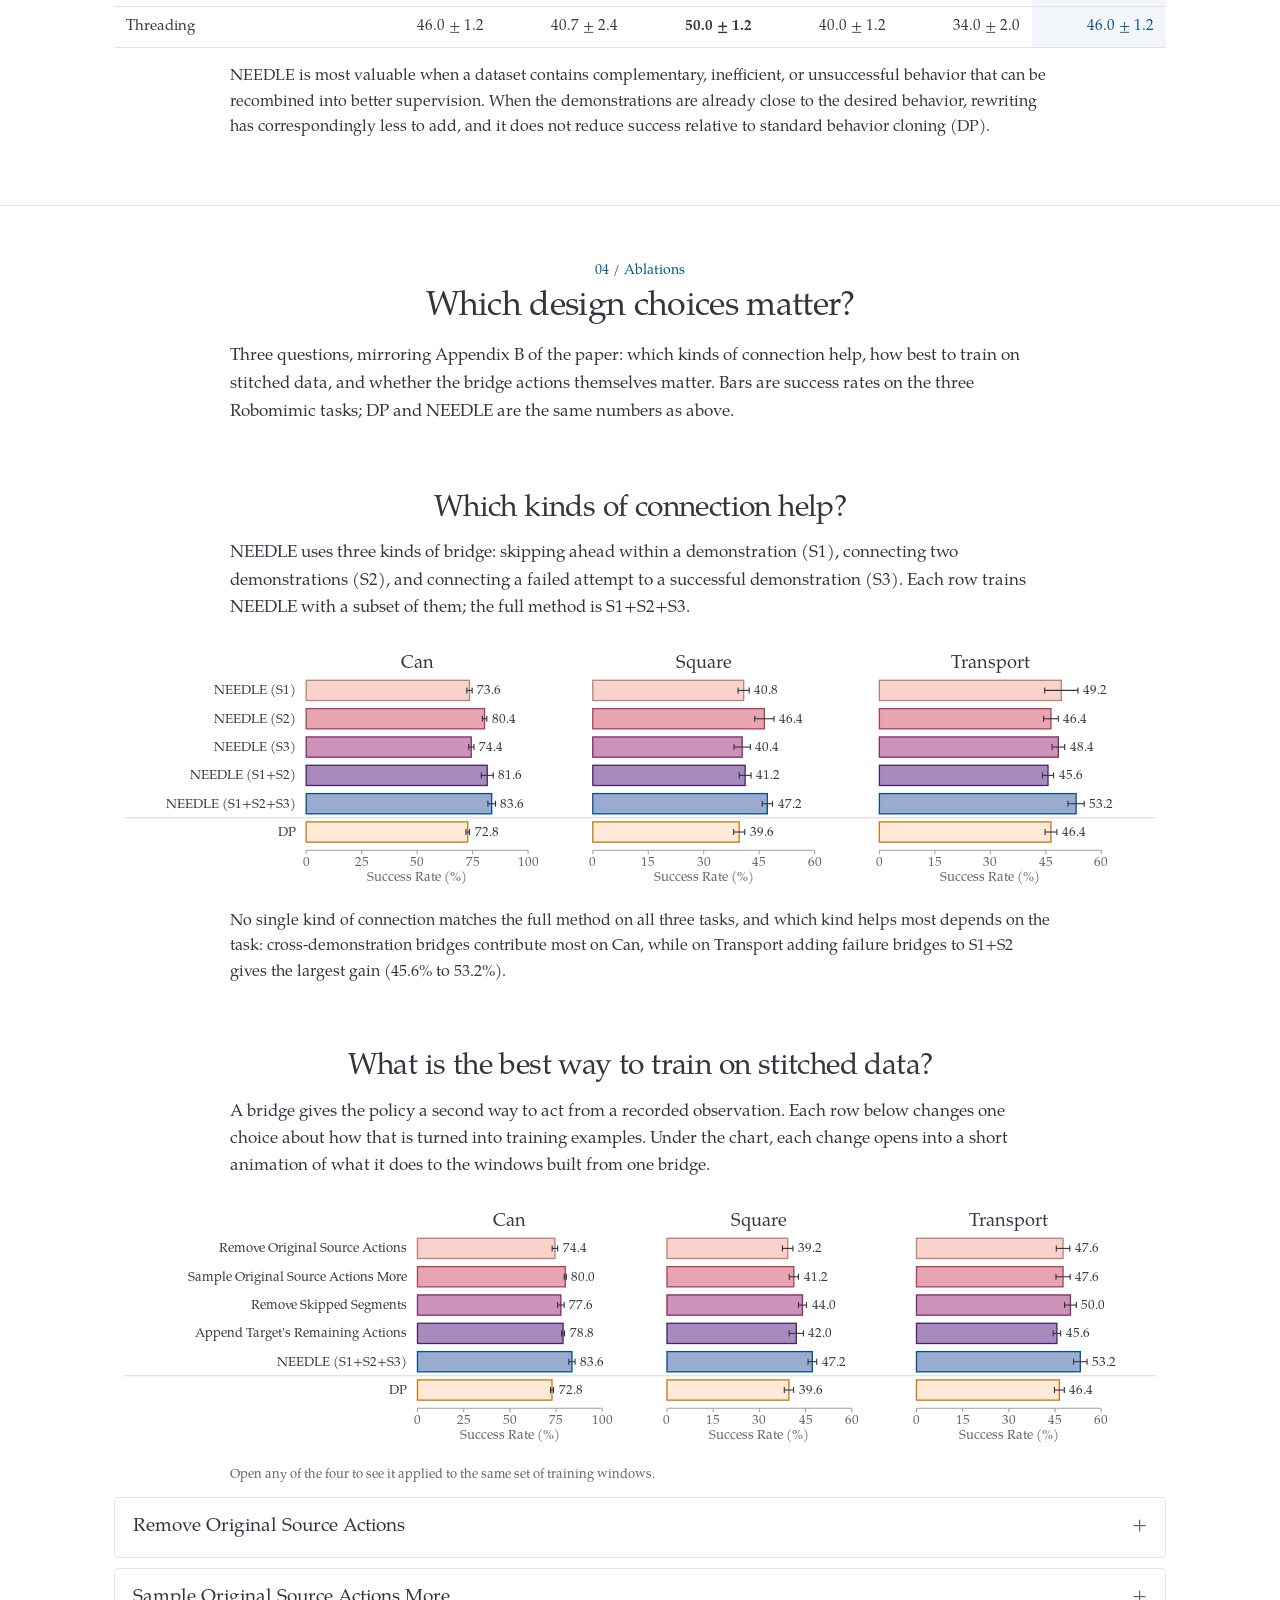
==== commit e6f240bd: "Align code link with paper styling" ====
--- a/index.html
+++ b/index.html
@@ -11,7 +11,7 @@
       content="Anonymous supplementary material: paired real-robot evaluations, stitching animations, and simulation experiments for NEEDLE."
     />
     <link rel="icon" href="assets/favicon.svg" />
-    <link rel="stylesheet" href="style.css?v=0929a" />
+    <link rel="stylesheet" href="style.css?v=0929b" />
   </head>
   <body>
     <a class="skip-link" href="#main">Skip to content</a>
--- a/style.css
+++ b/style.css
@@ -319,7 +319,9 @@
 .link-pill:disabled{cursor:default;opacity:1}
 
 /* GitHub code link in the paper header. */
-.paper-header .code-link{gap:10px;background:var(--ink);border-color:var(--ink);color:#fff;font-weight:700}
-.paper-header .code-link:hover{background:#1f2328;border-color:#1f2328;color:#fff}
+.paper-header .code-link{gap:9px;background:var(--blue-dk);border-color:var(--blue-dk);color:#fff;font-weight:700;line-height:18px}
+.paper-header .code-link:hover{background:#003965;border-color:#003965;color:#fff}
 .paper-header .code-link:focus-visible{outline:2px solid var(--blue);outline-offset:3px}
-.code-link svg{width:18px;height:18px;fill:currentColor;flex:none}
+.code-link svg,.code-link span{display:block;height:18px;flex:none}
+.code-link svg{width:18px;fill:currentColor}
+.code-link span{line-height:18px}
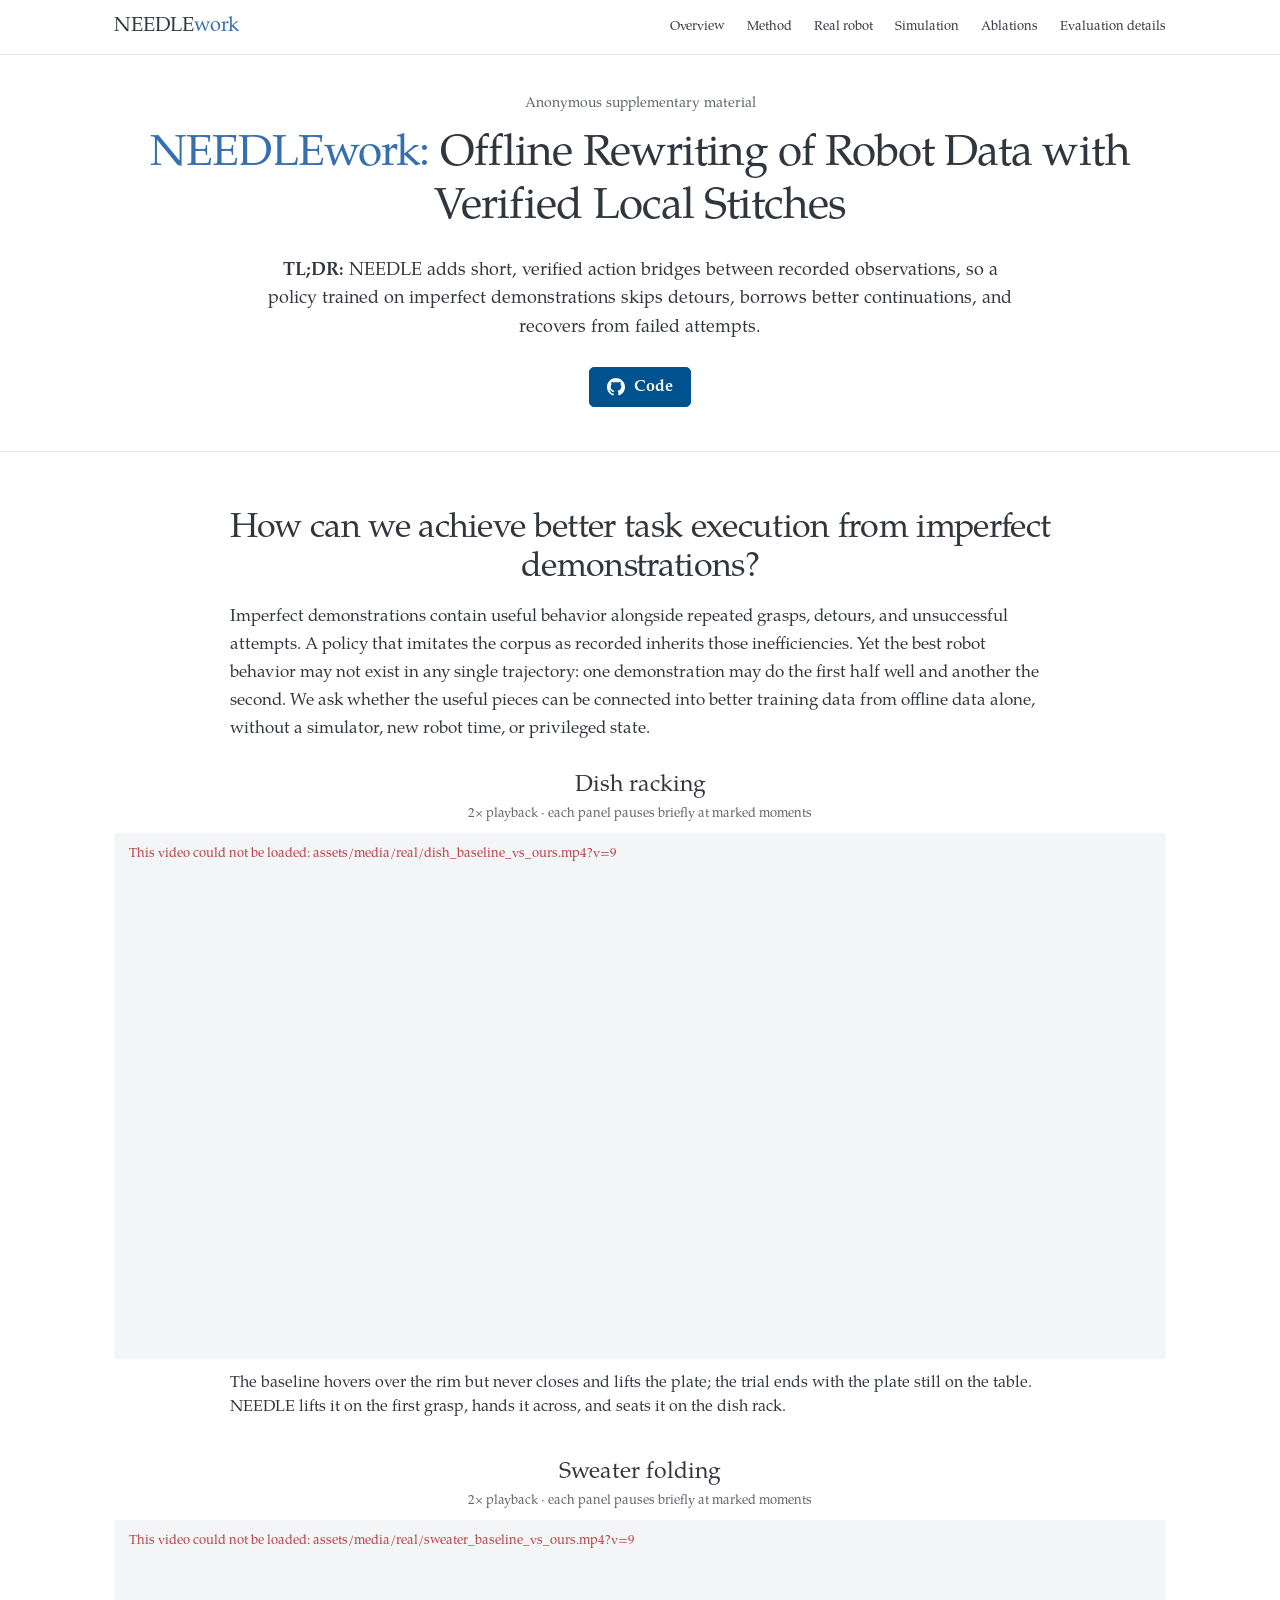
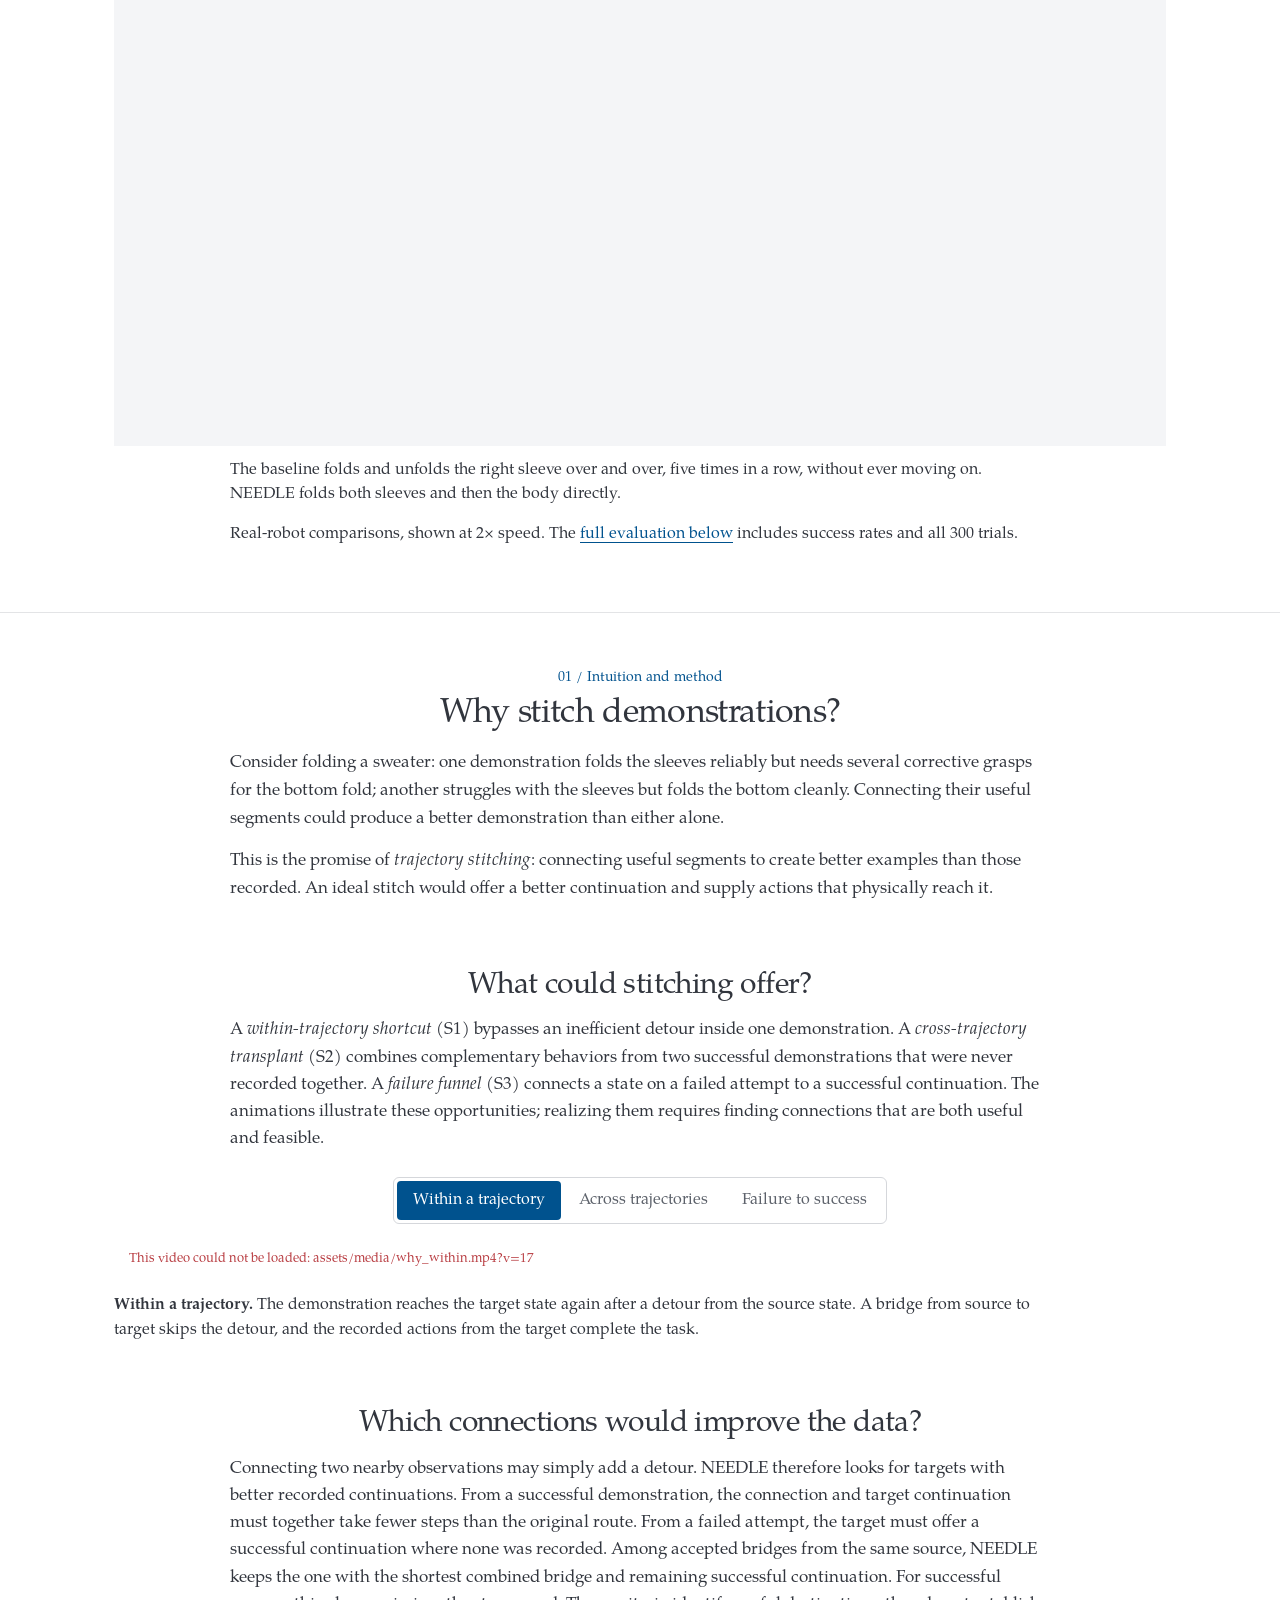
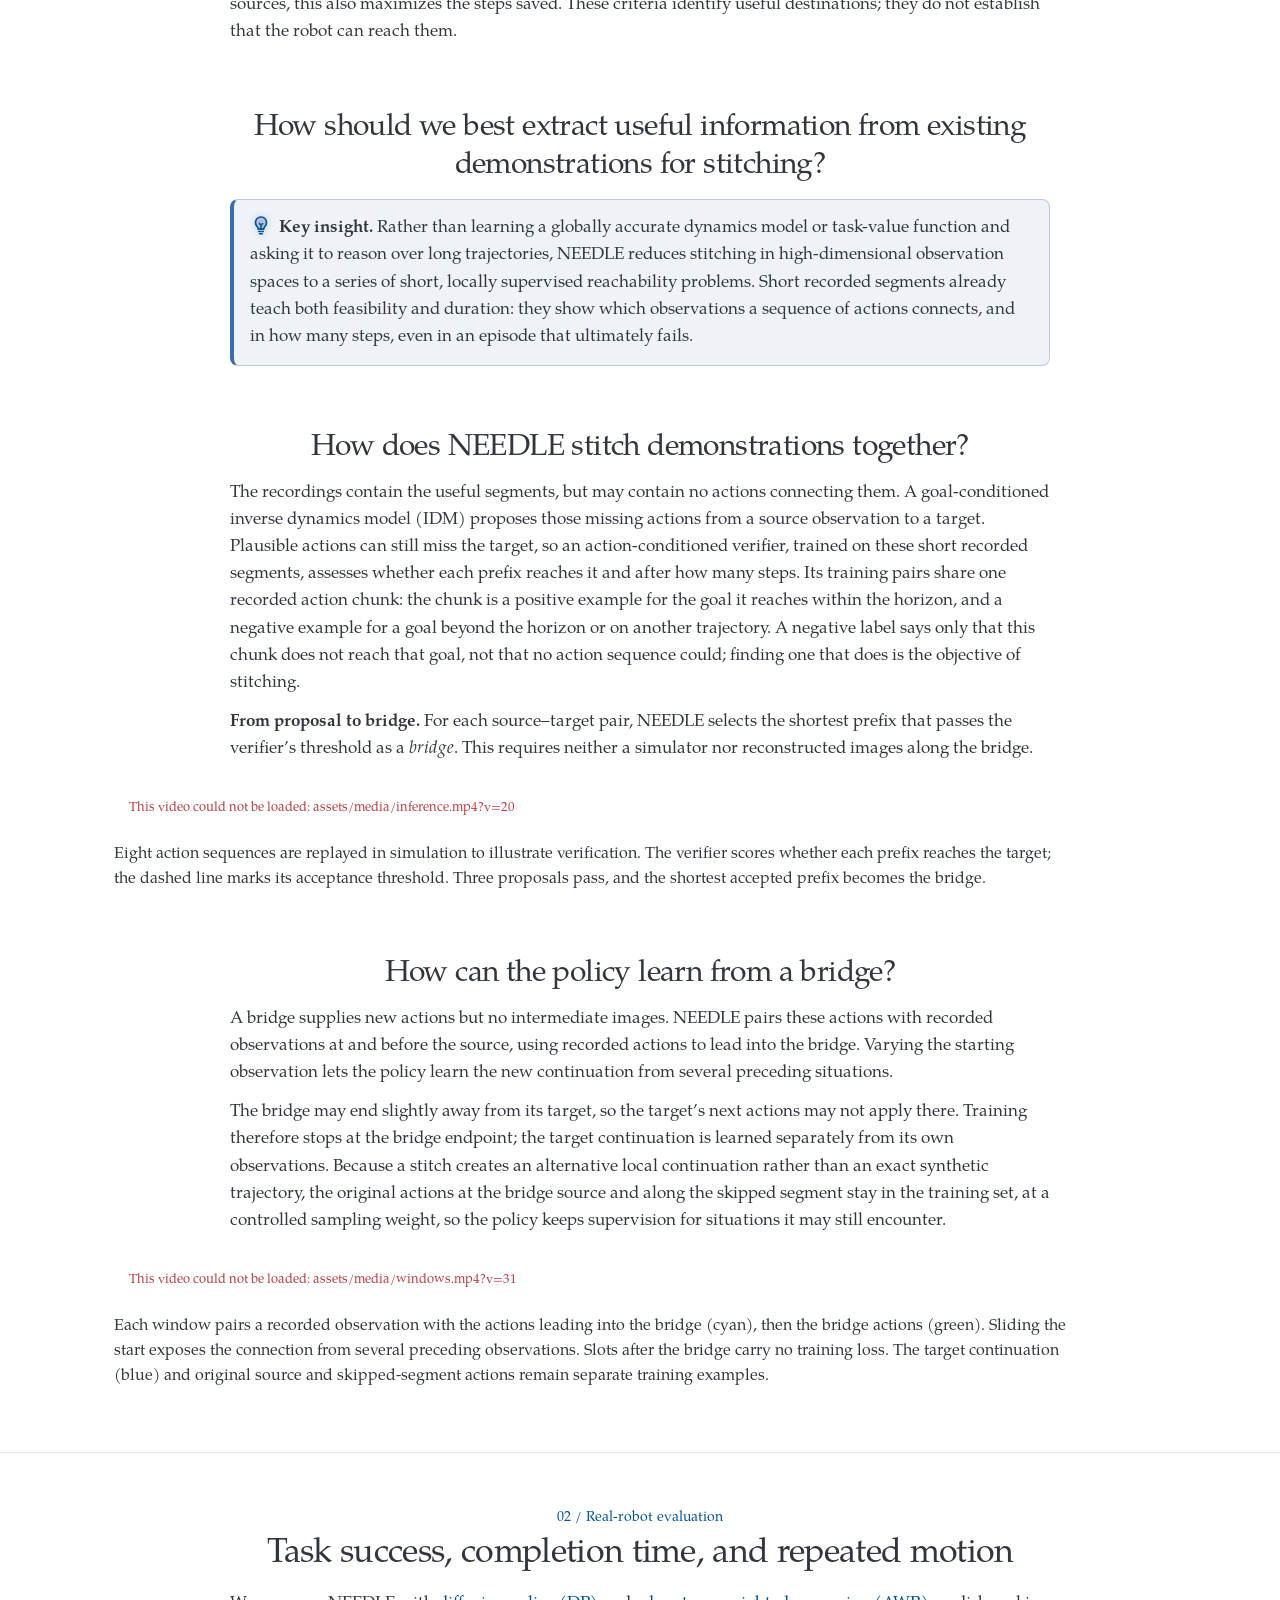
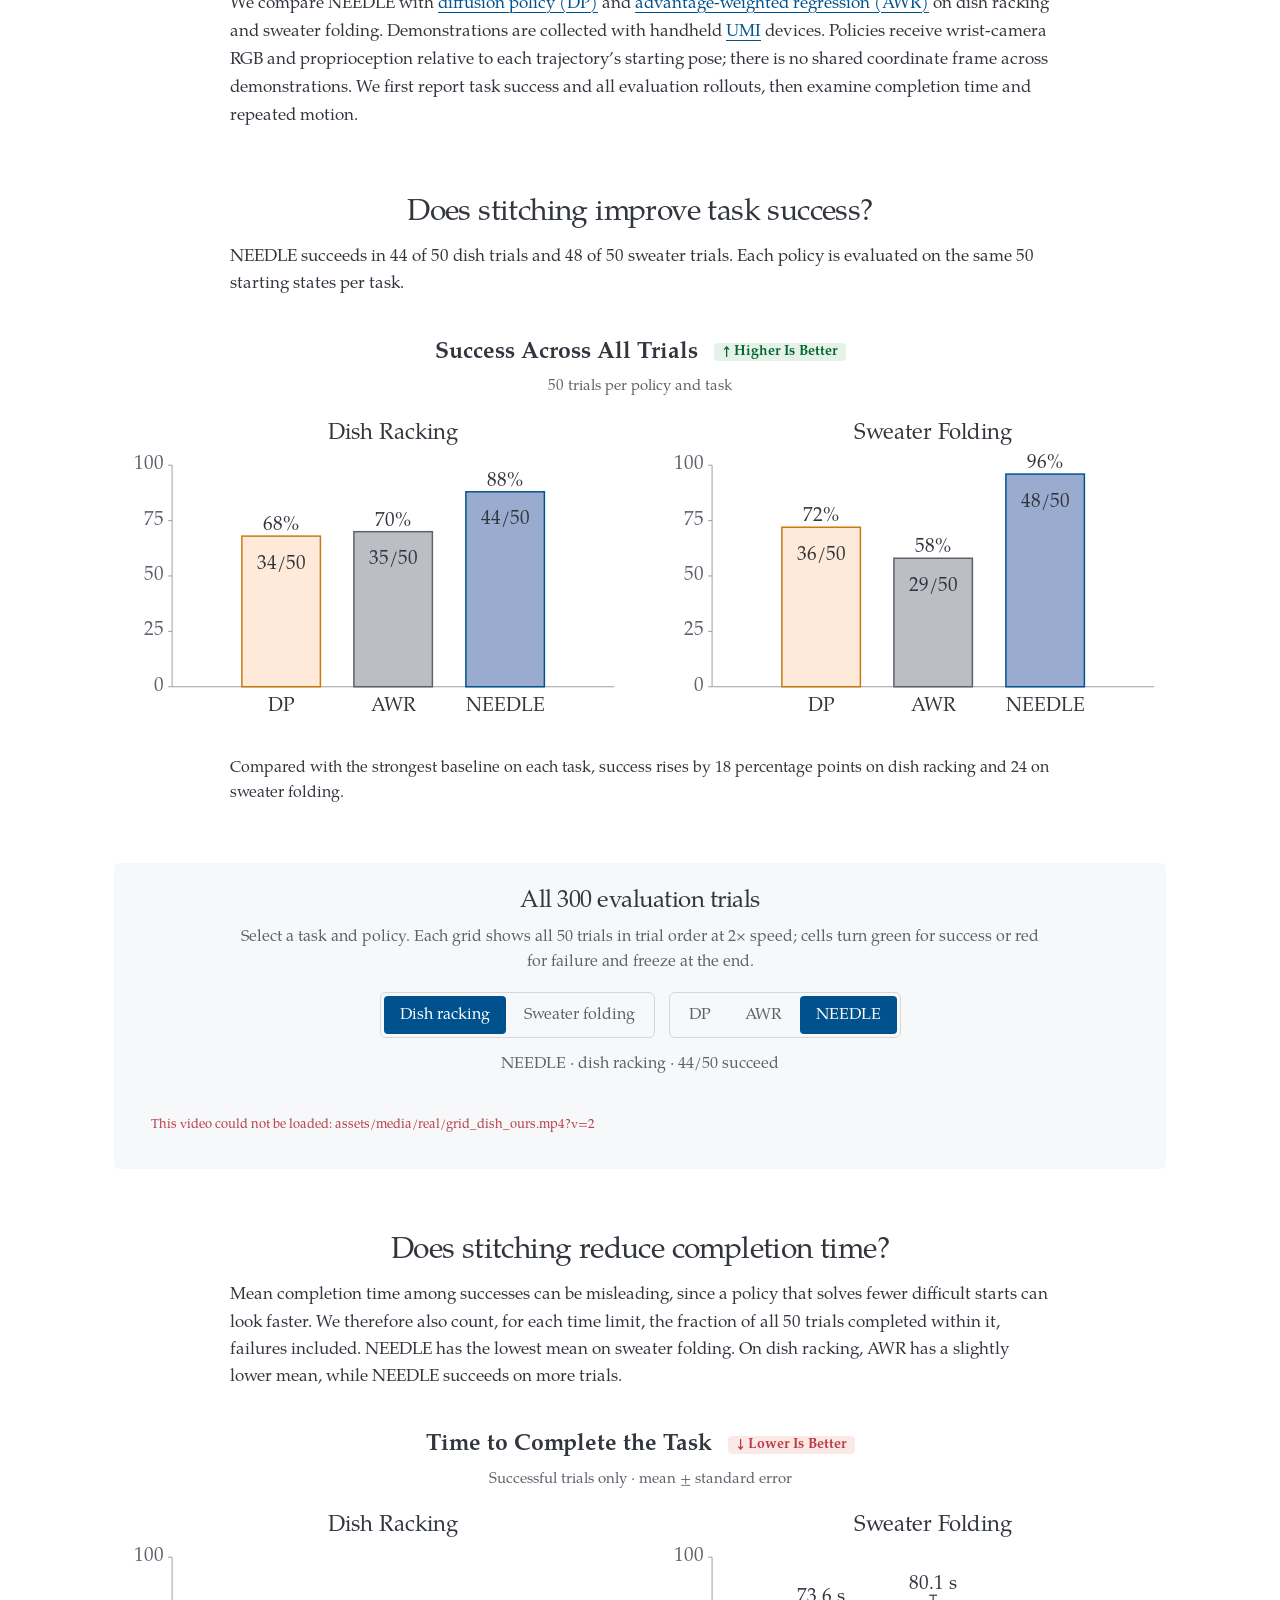
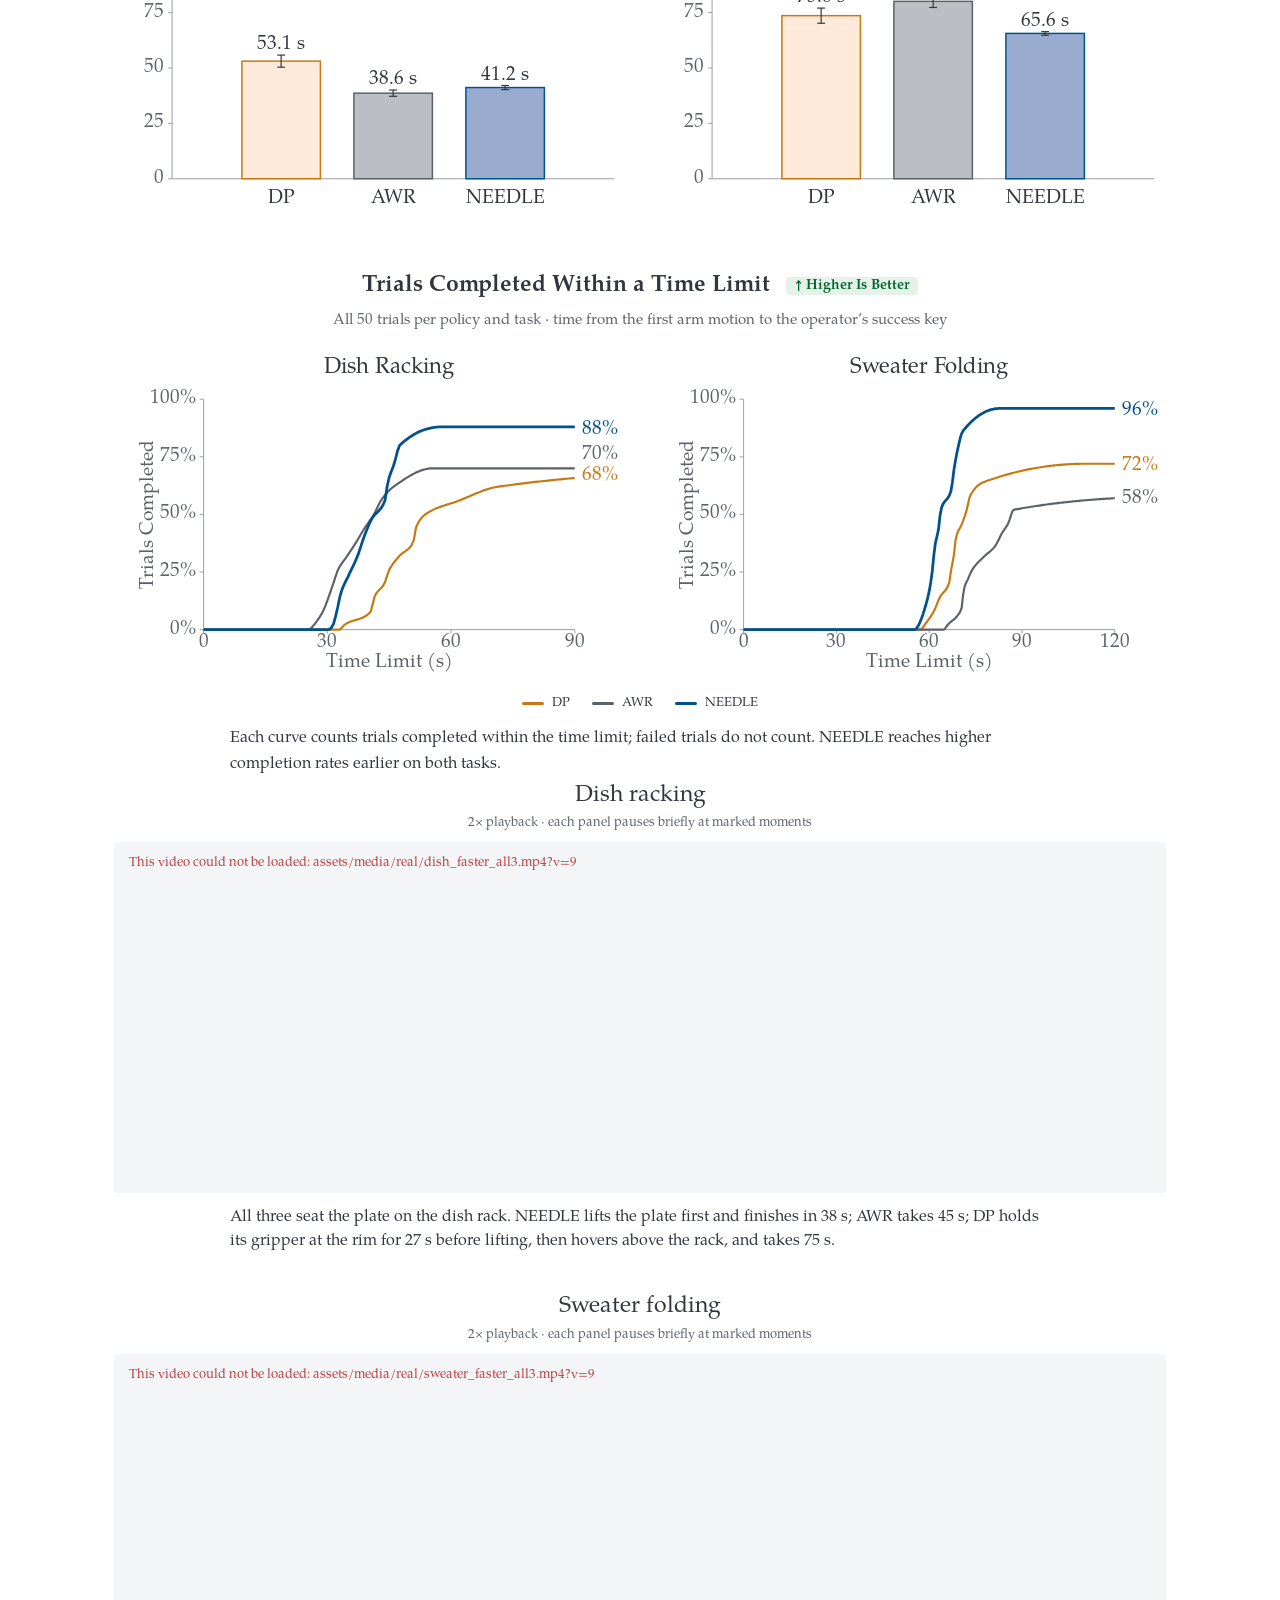
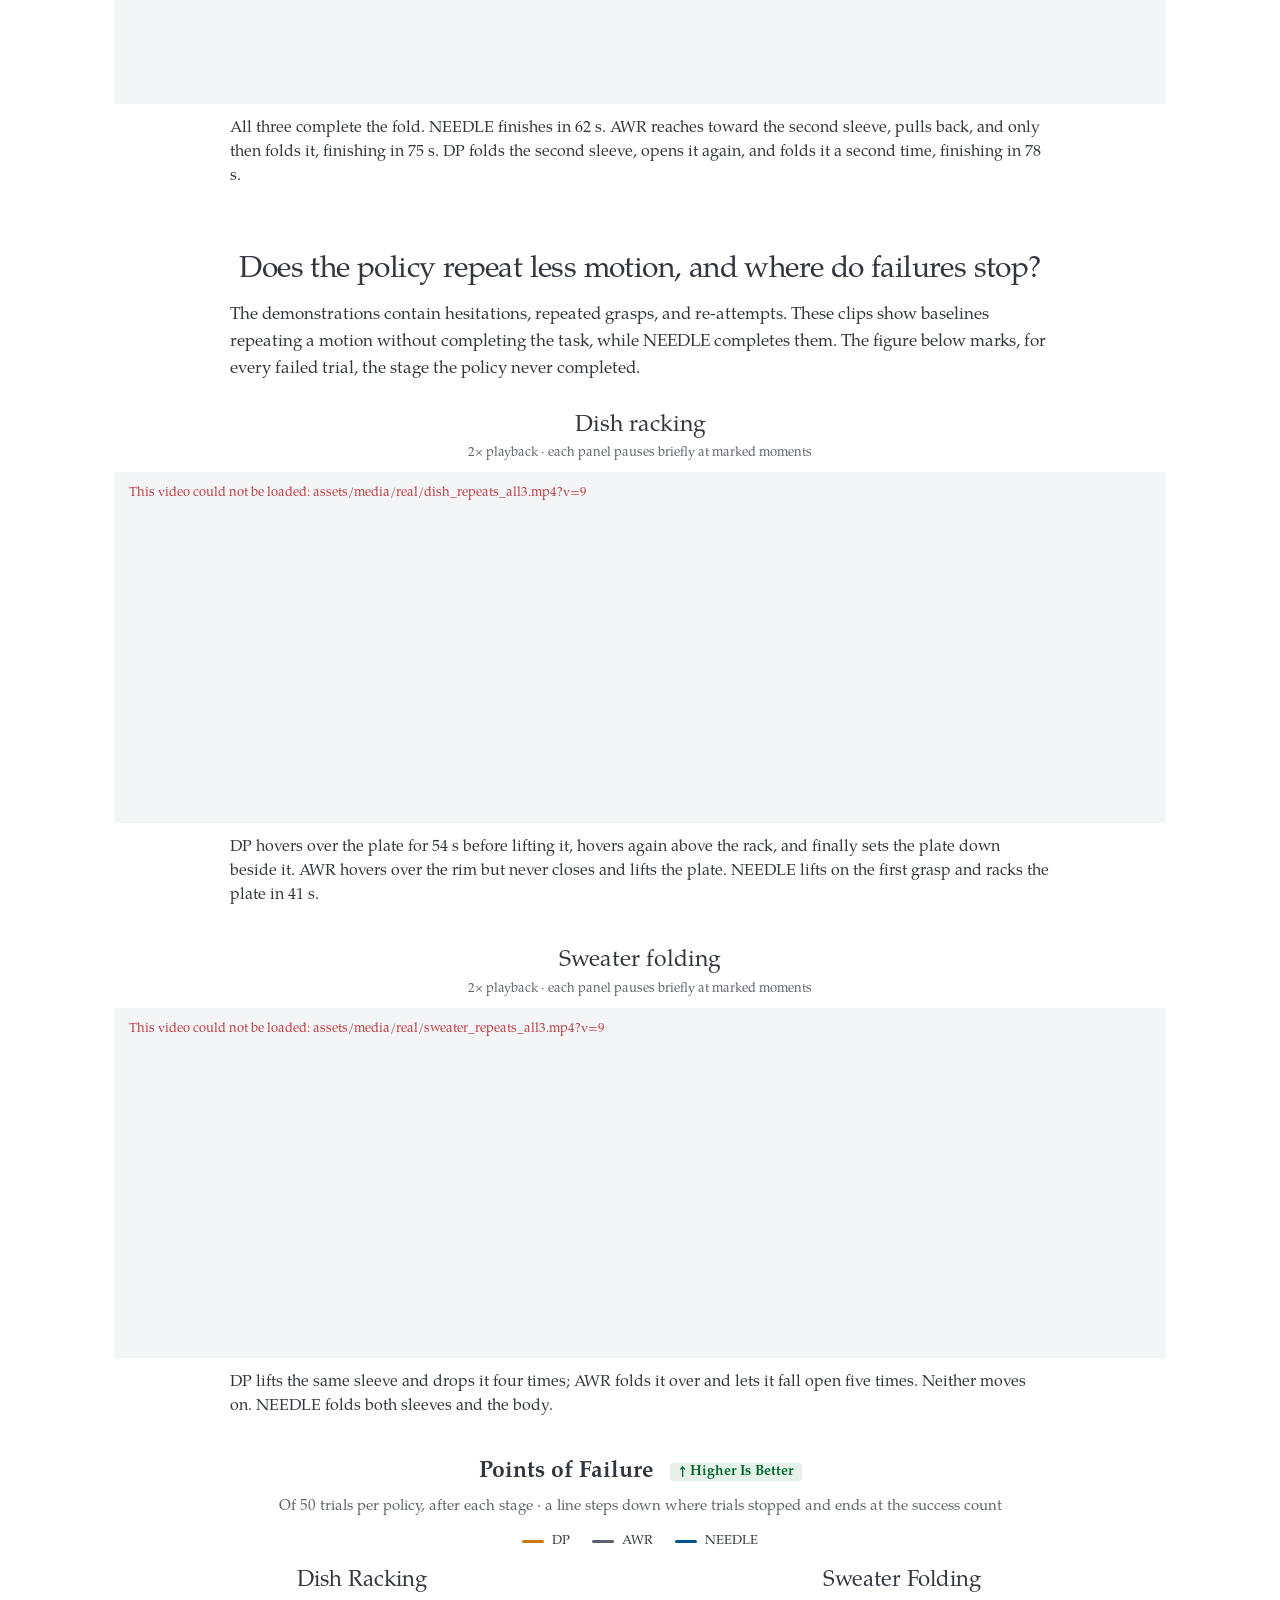
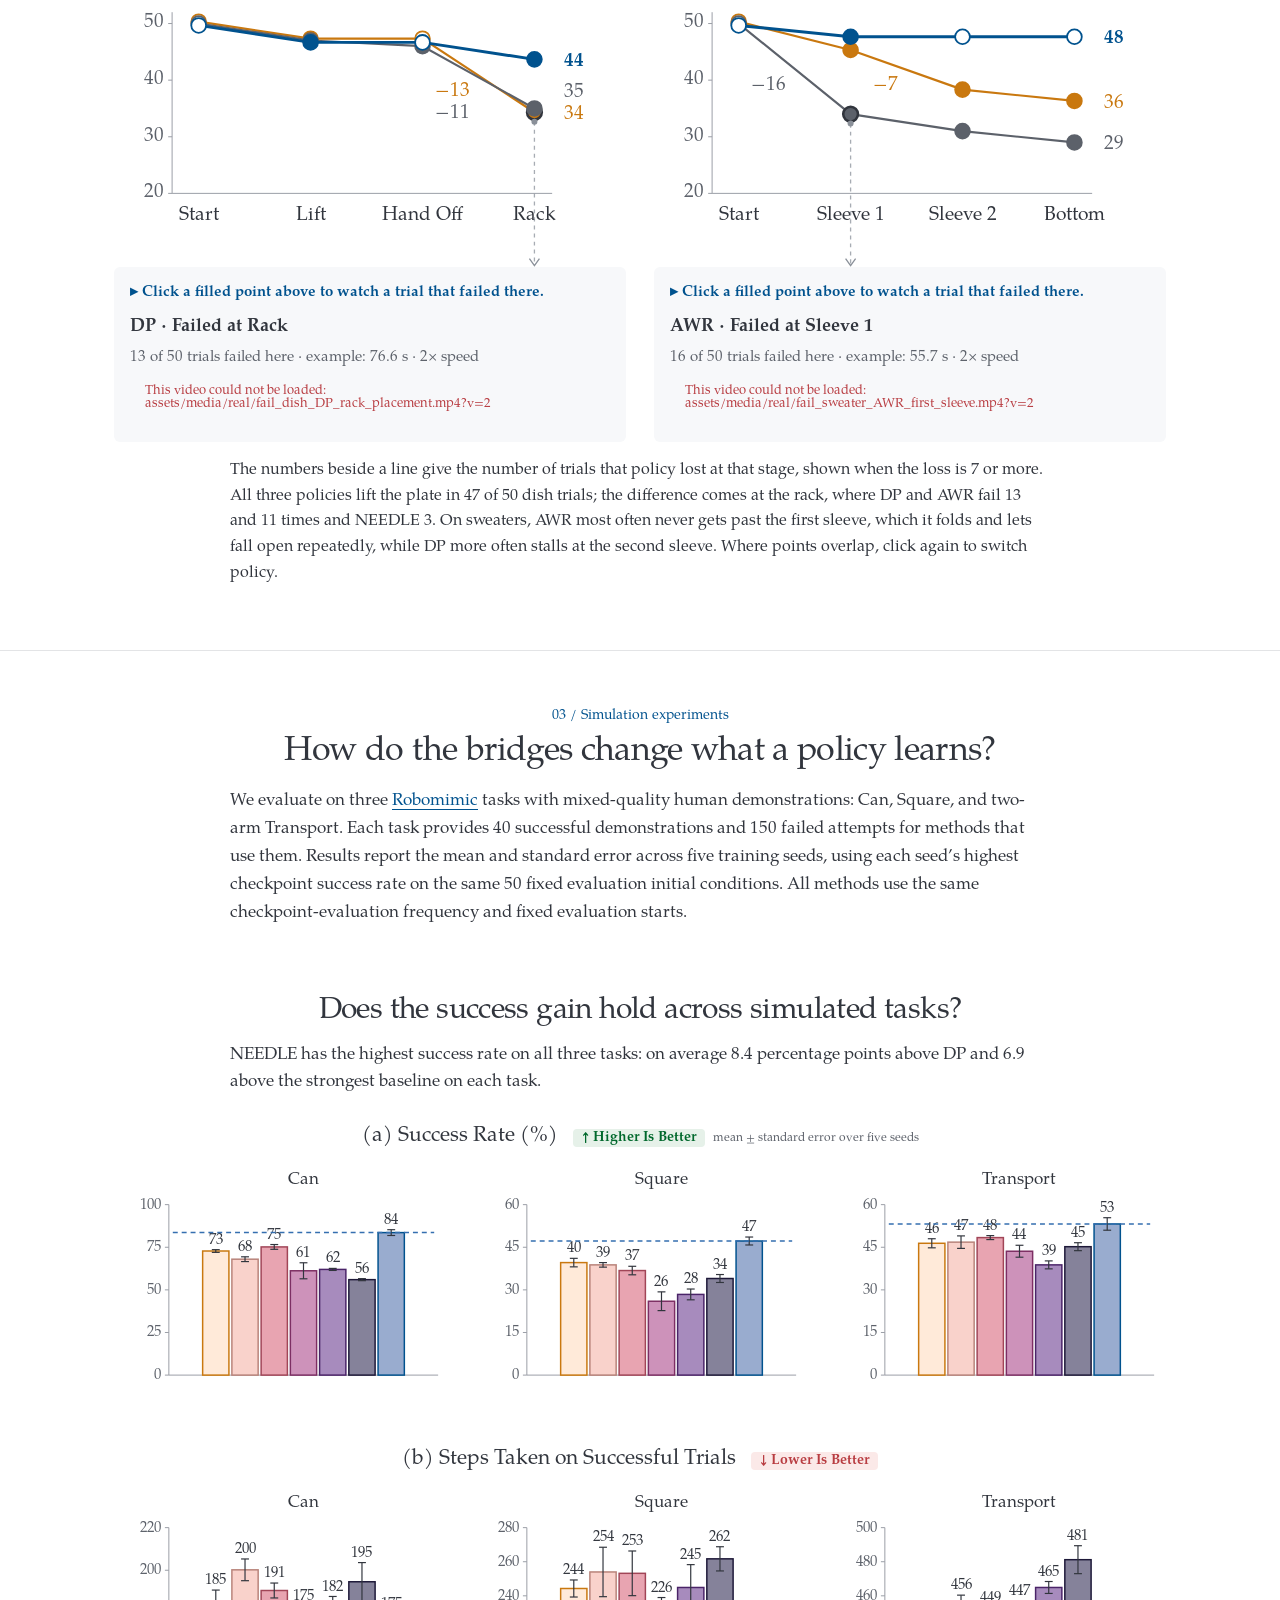
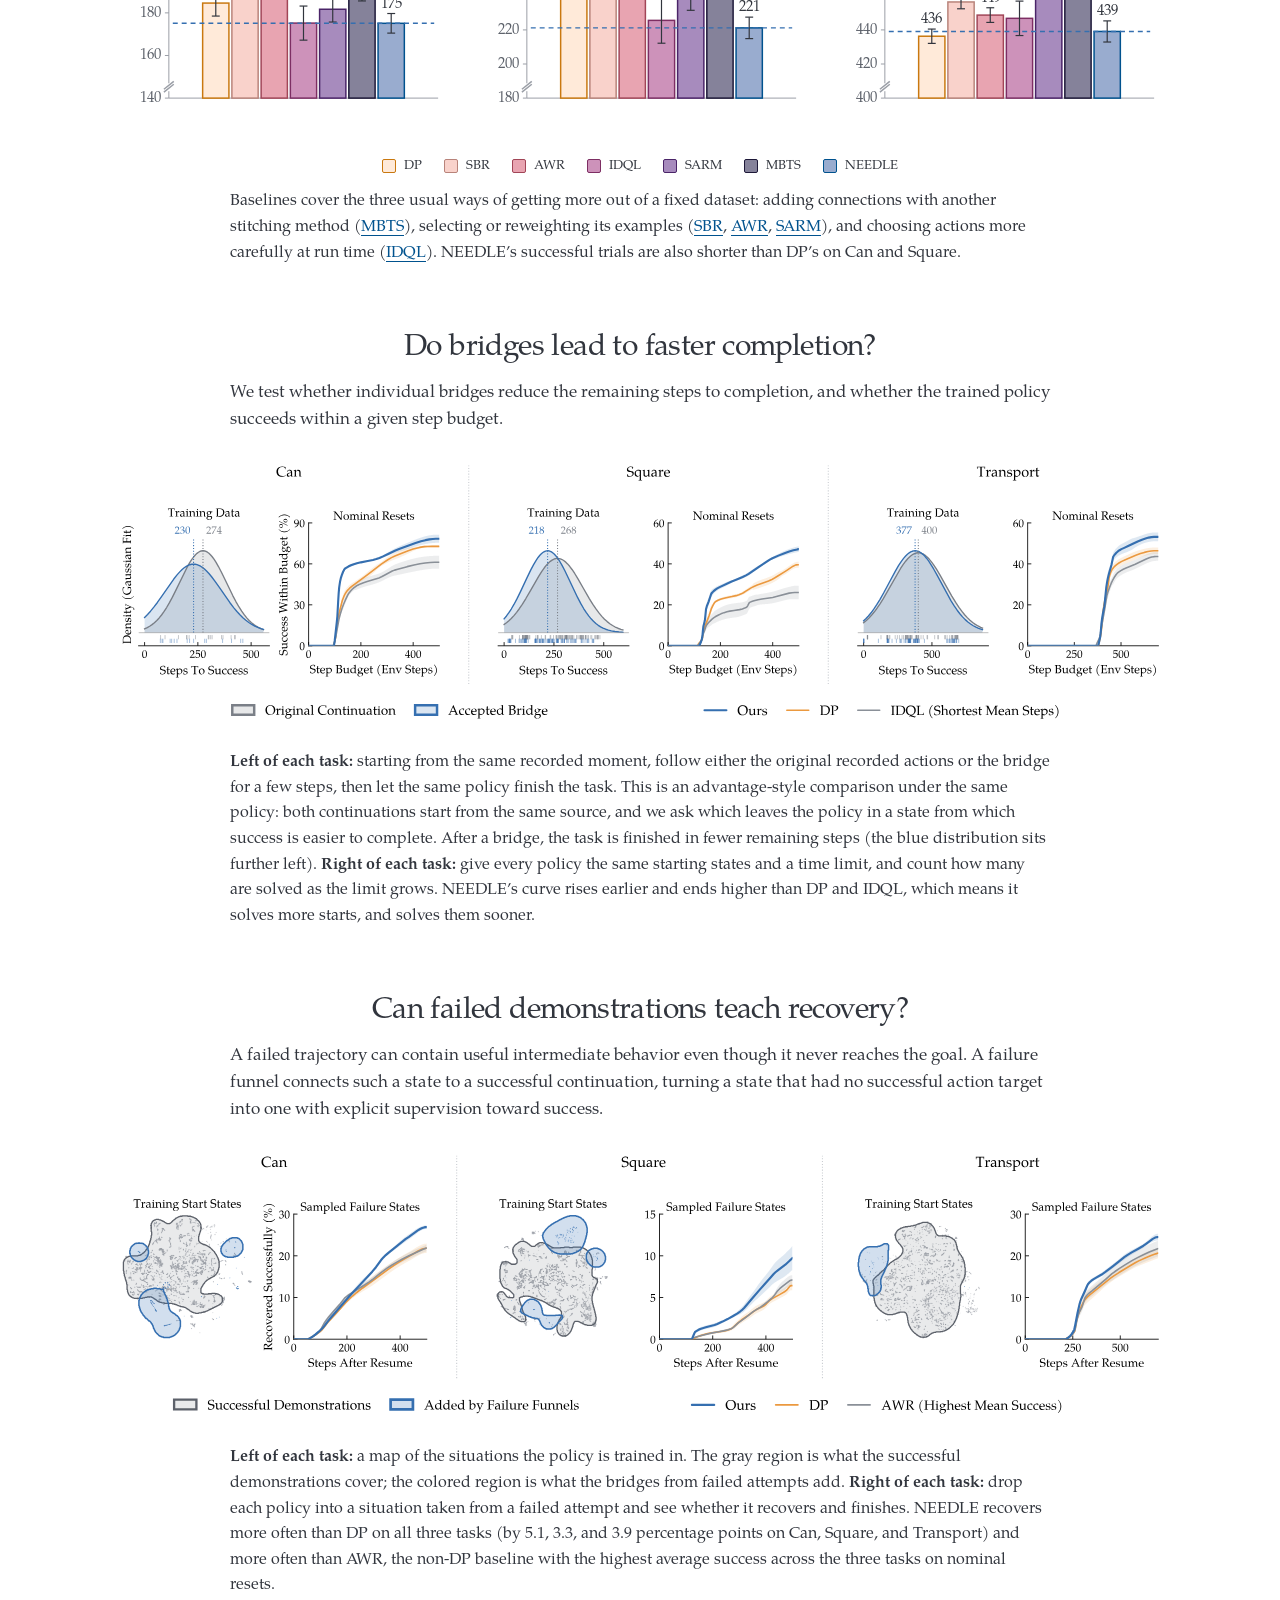
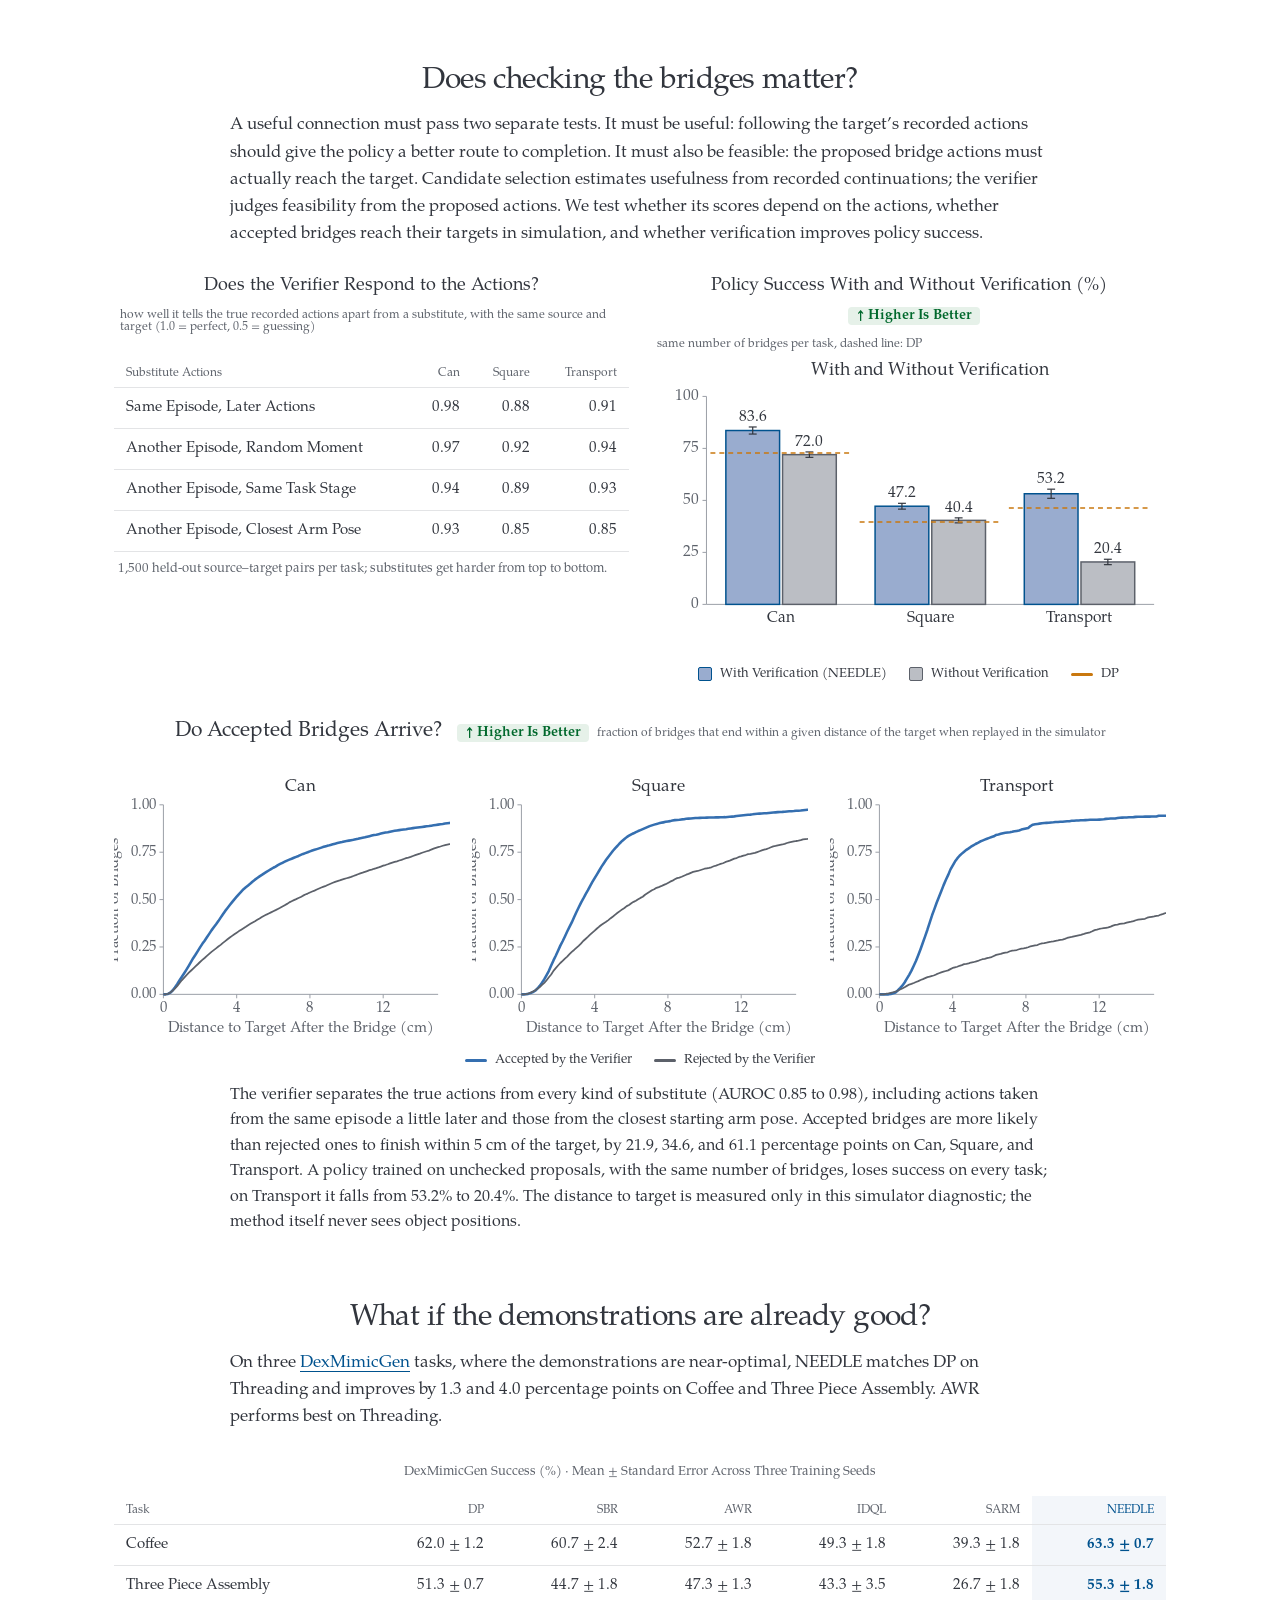
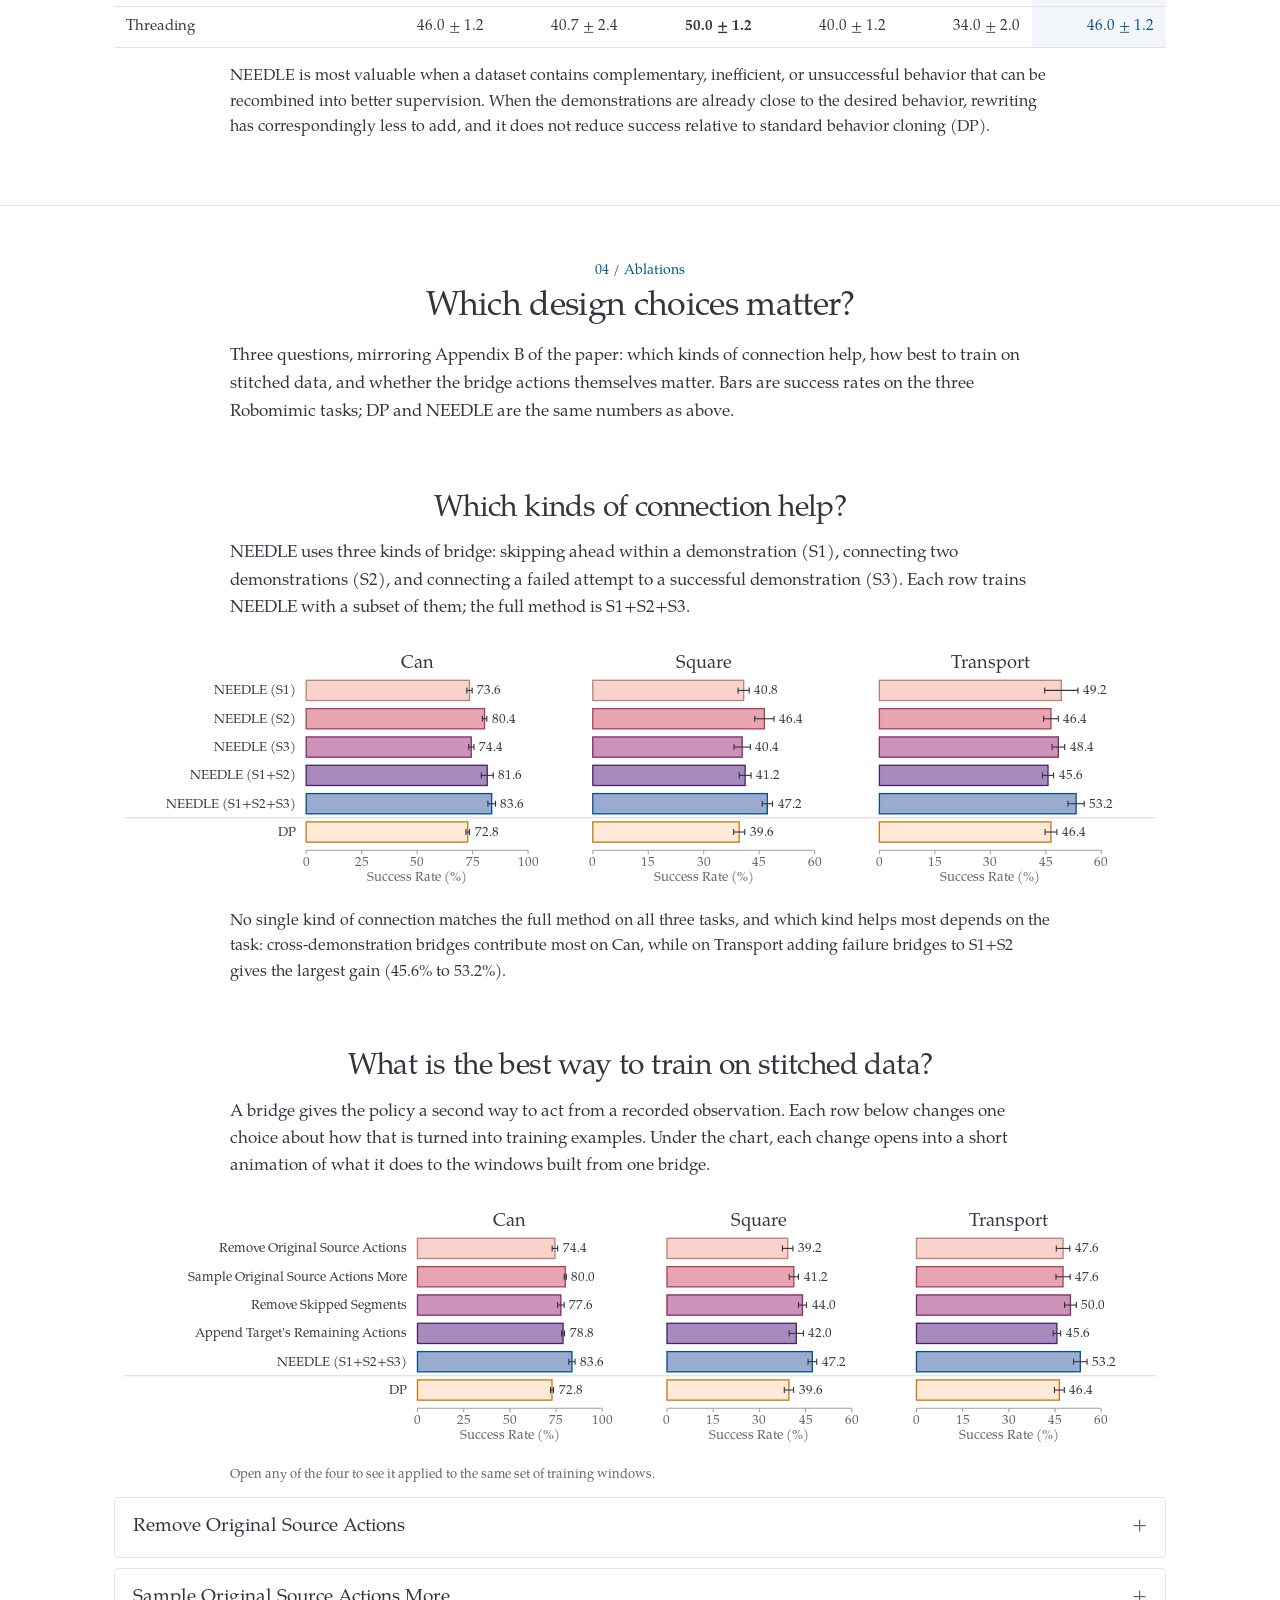
==== commit 85d8938c: "Remove ICLR 2027 venue mentions from header and footer Co-Authored-By: Claude Opus 5.5 <noreply@anth" ====
--- a/index.html
+++ b/index.html
@@ -28,7 +28,7 @@
     </div>
     <main id="main">
       <header class="paper-header wrap" id="top">
-        <p class="venue">ICLR 2027 · Anonymous supplementary material</p>
+        <p class="venue">Anonymous supplementary material</p>
         <h1>
           <span class="title-name">NEEDLEwork:</span> Offline Rewriting of Robot
           Data with Verified Local Stitches
@@ -994,7 +994,7 @@
         </div>
       </section>
     </main>
-    <footer>Anonymous supplementary material · ICLR 2027</footer>
+    <footer>Anonymous supplementary material</footer>
     <script src="charts.js?v=4"></script>
     <script src="app.js?v=11"></script>
   </body>
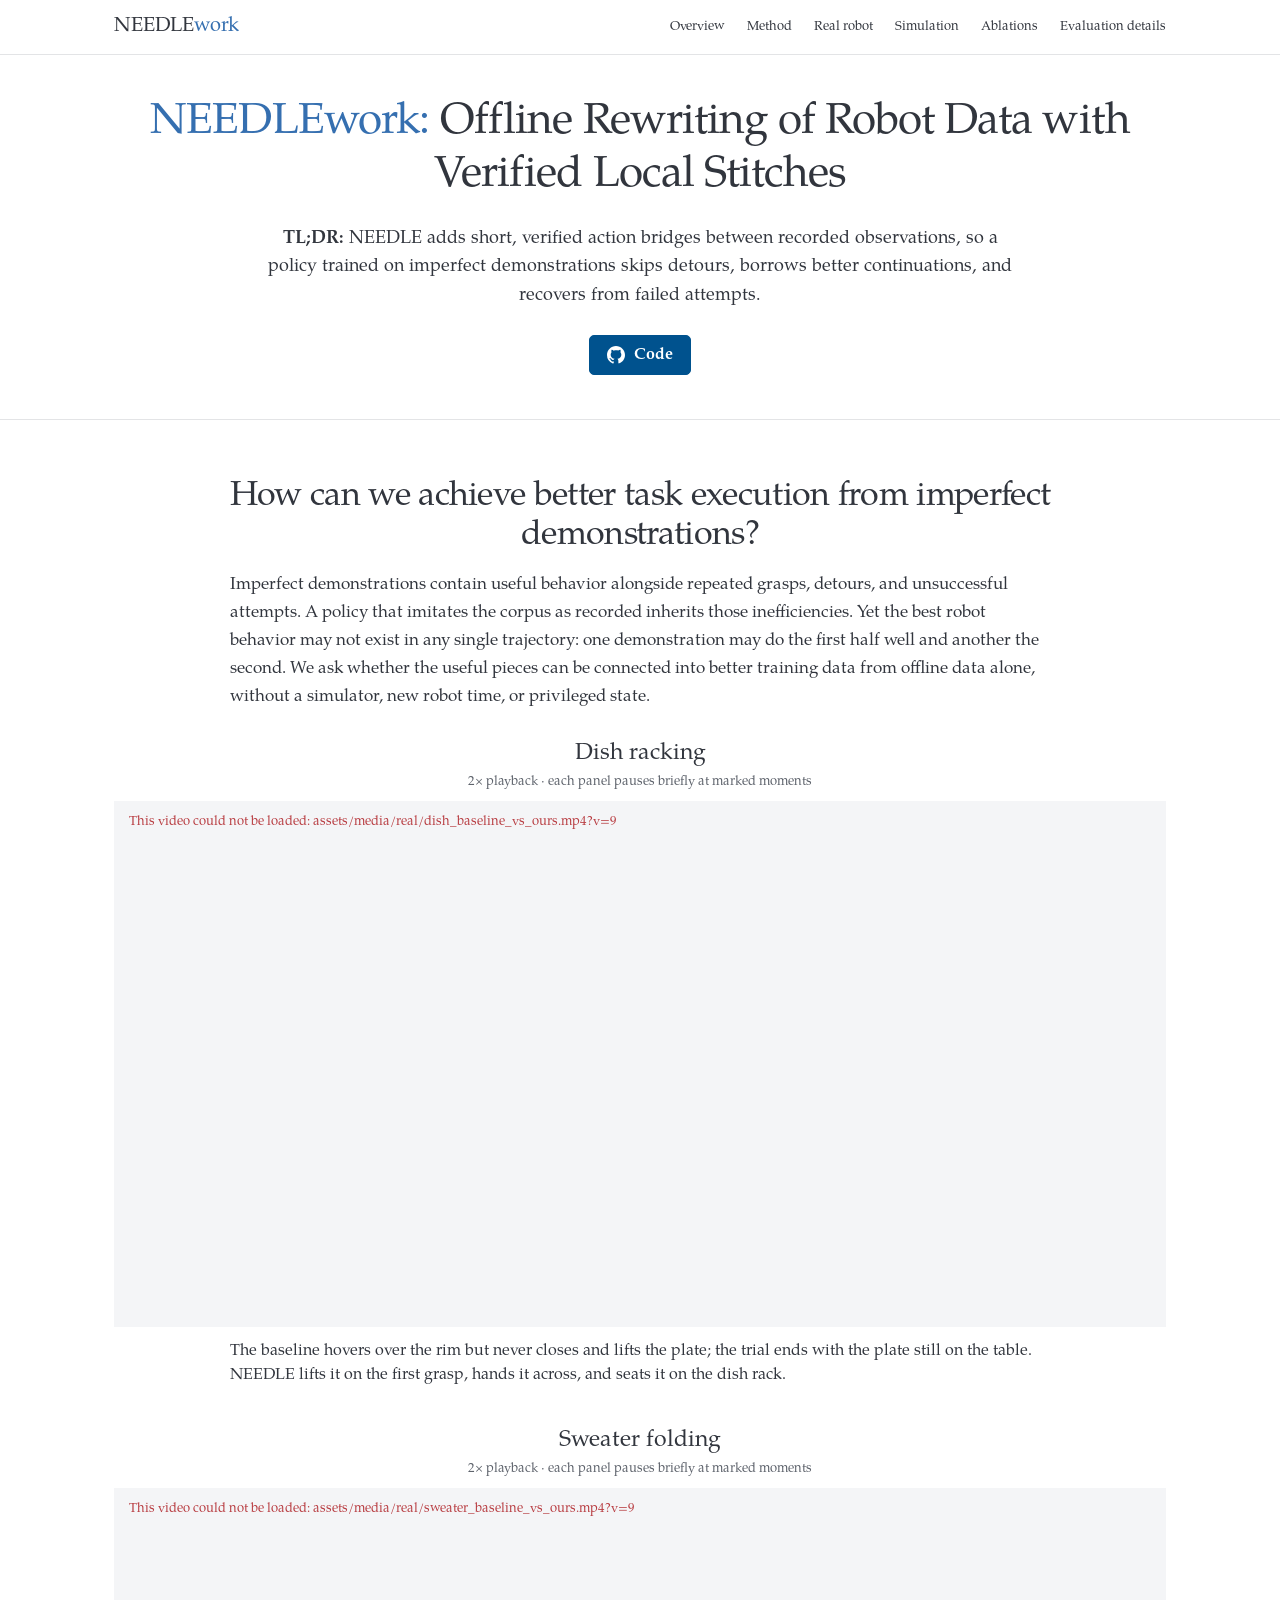
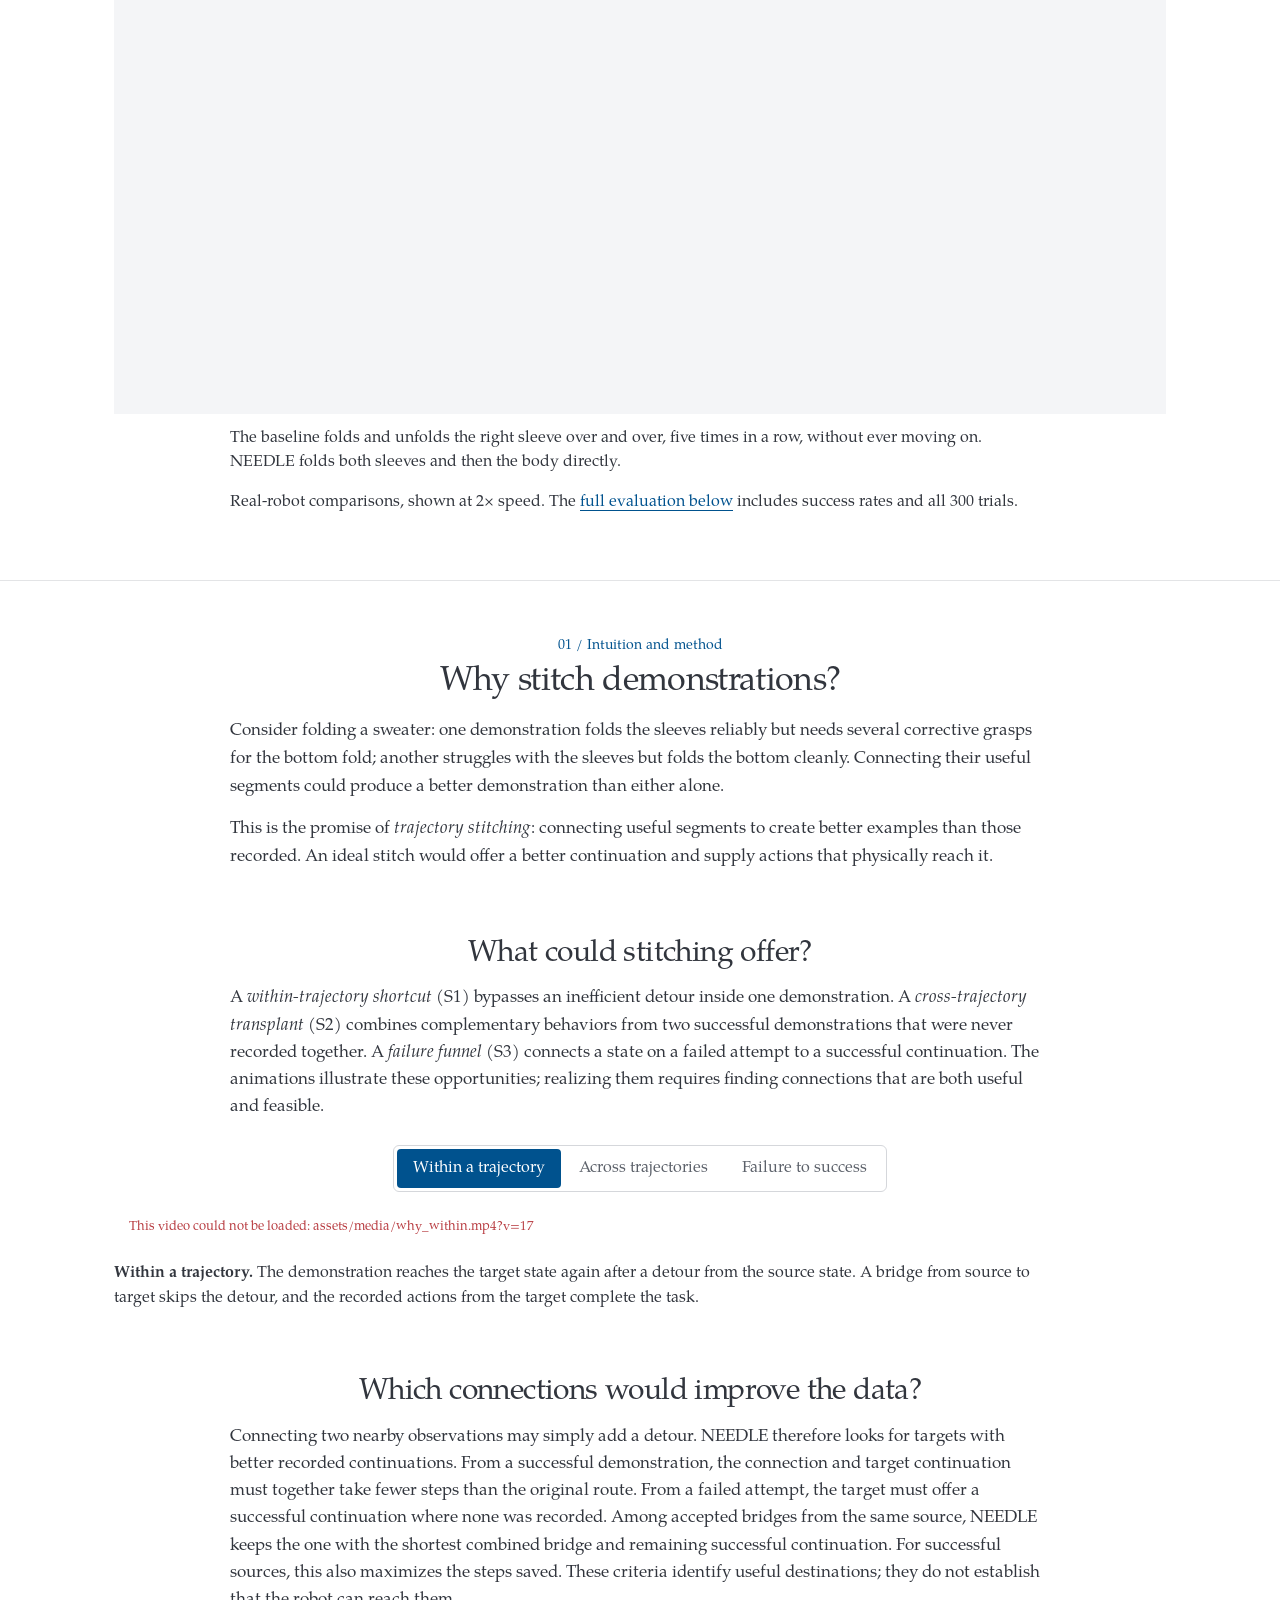
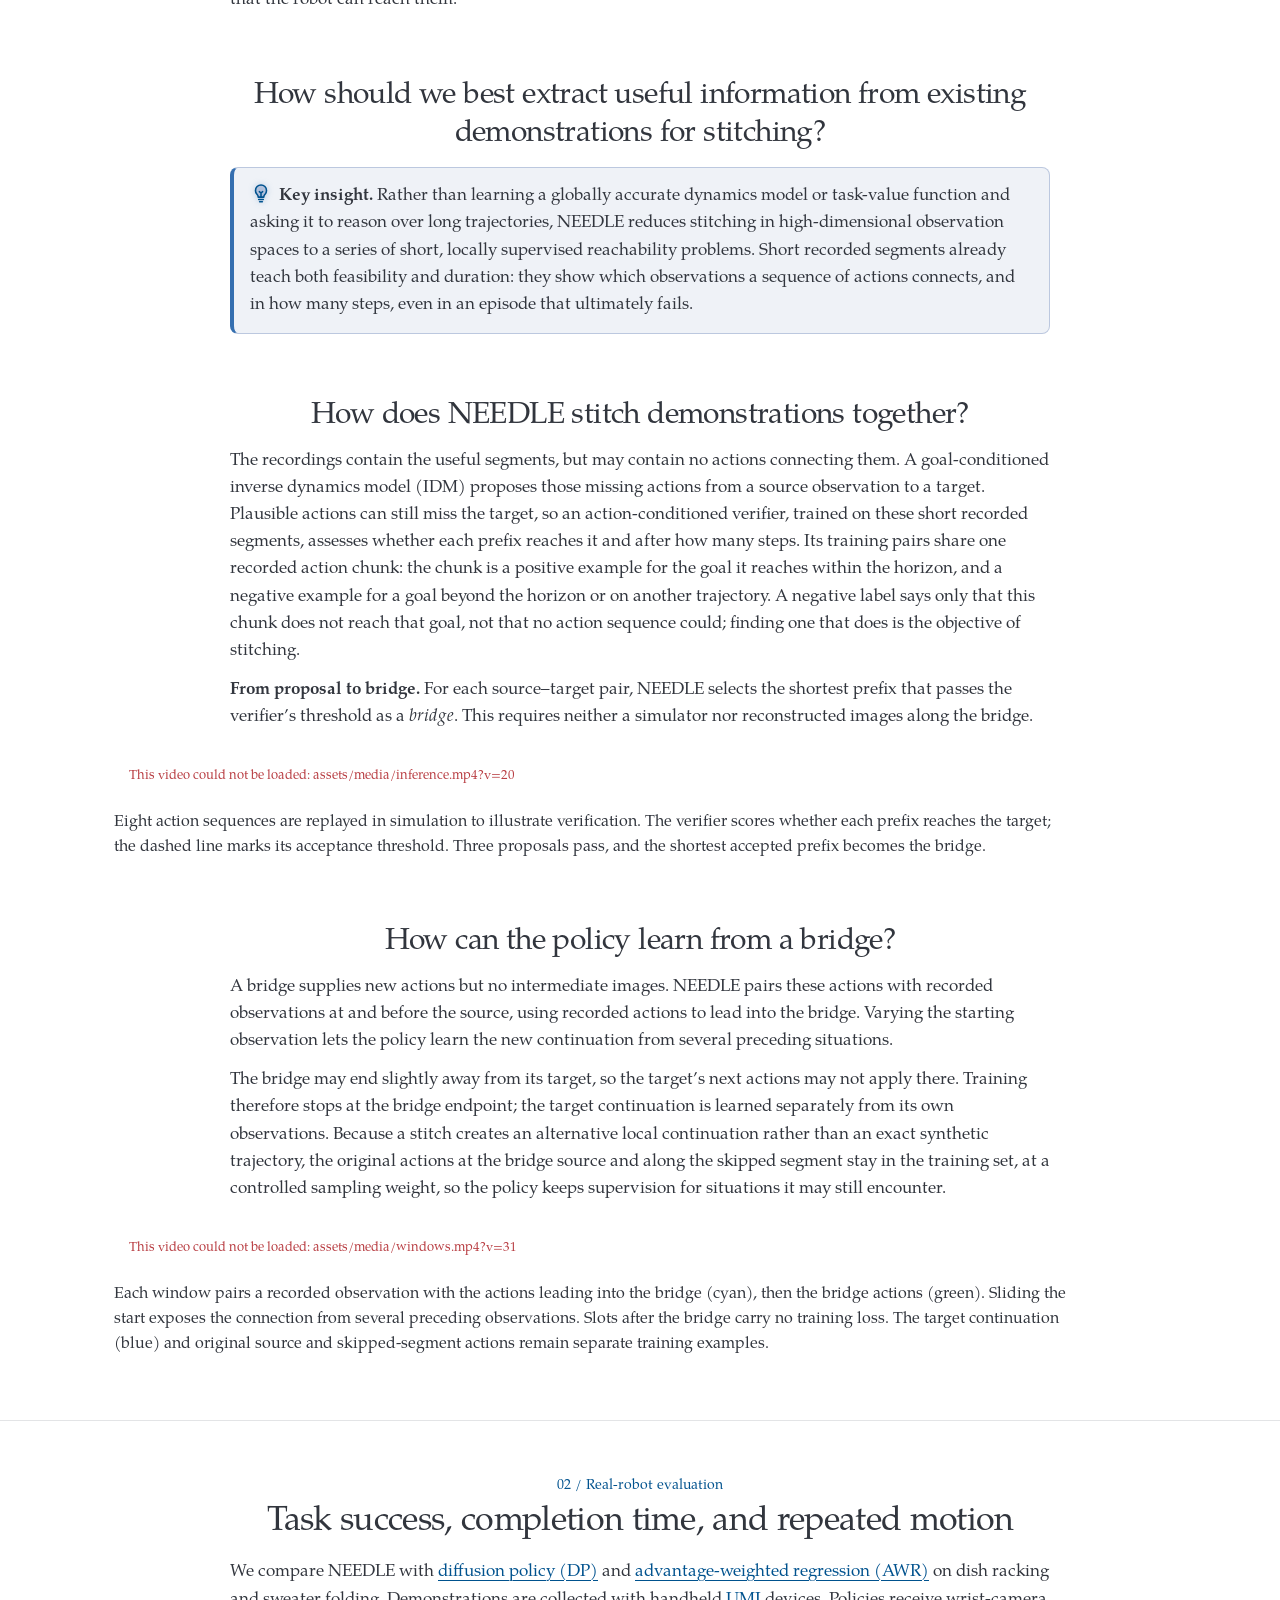
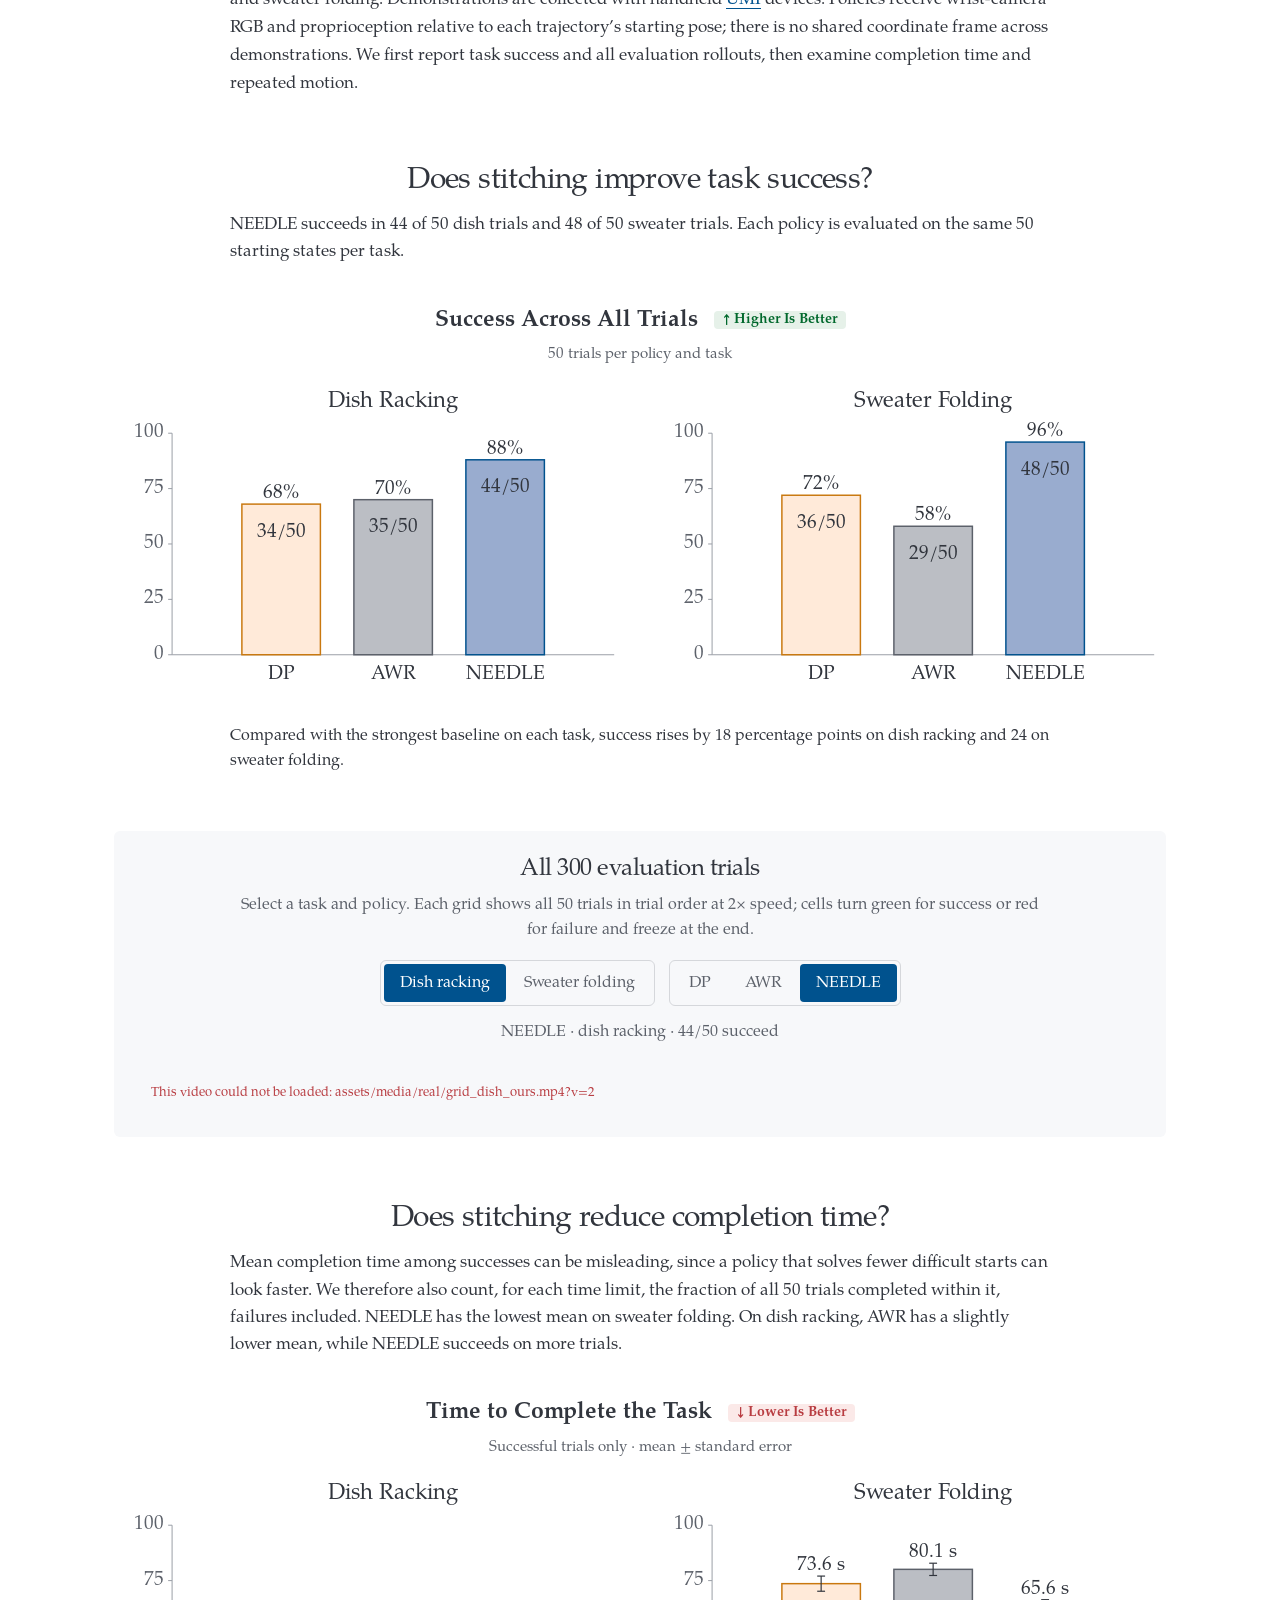
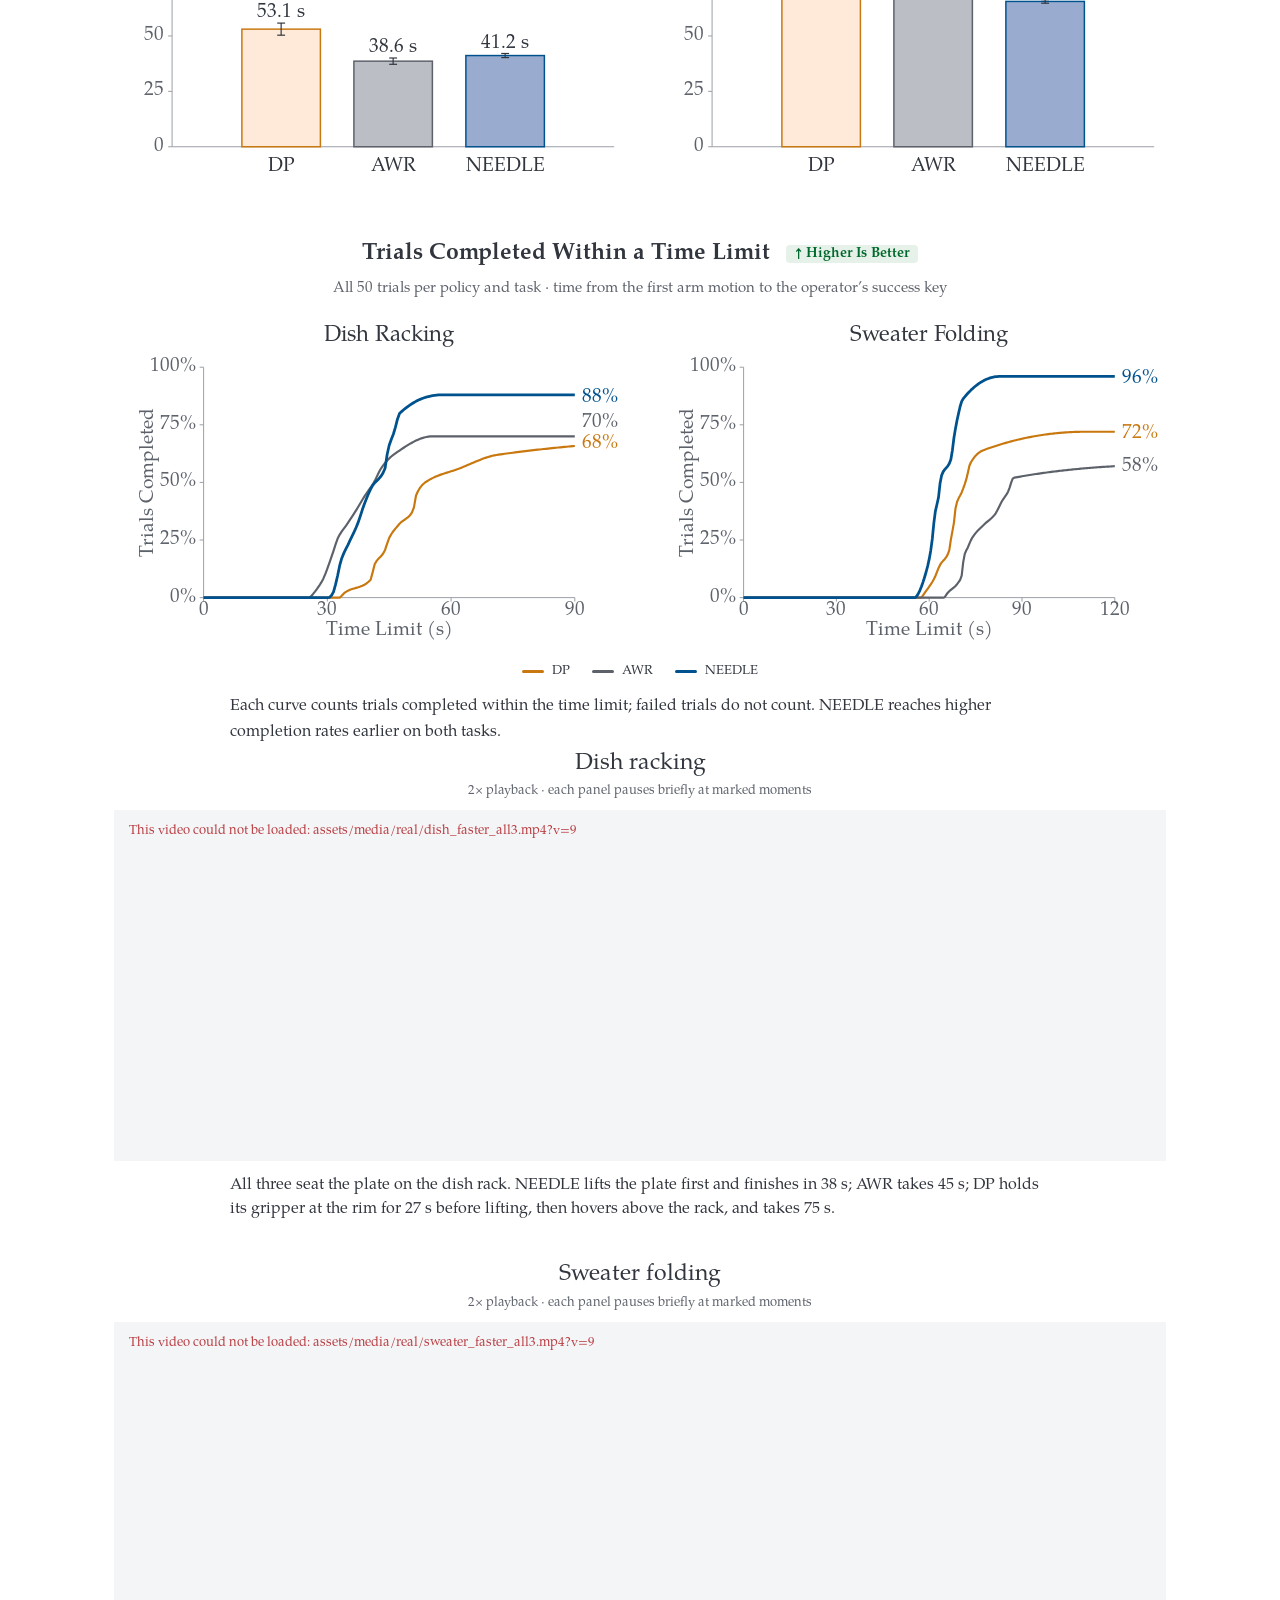
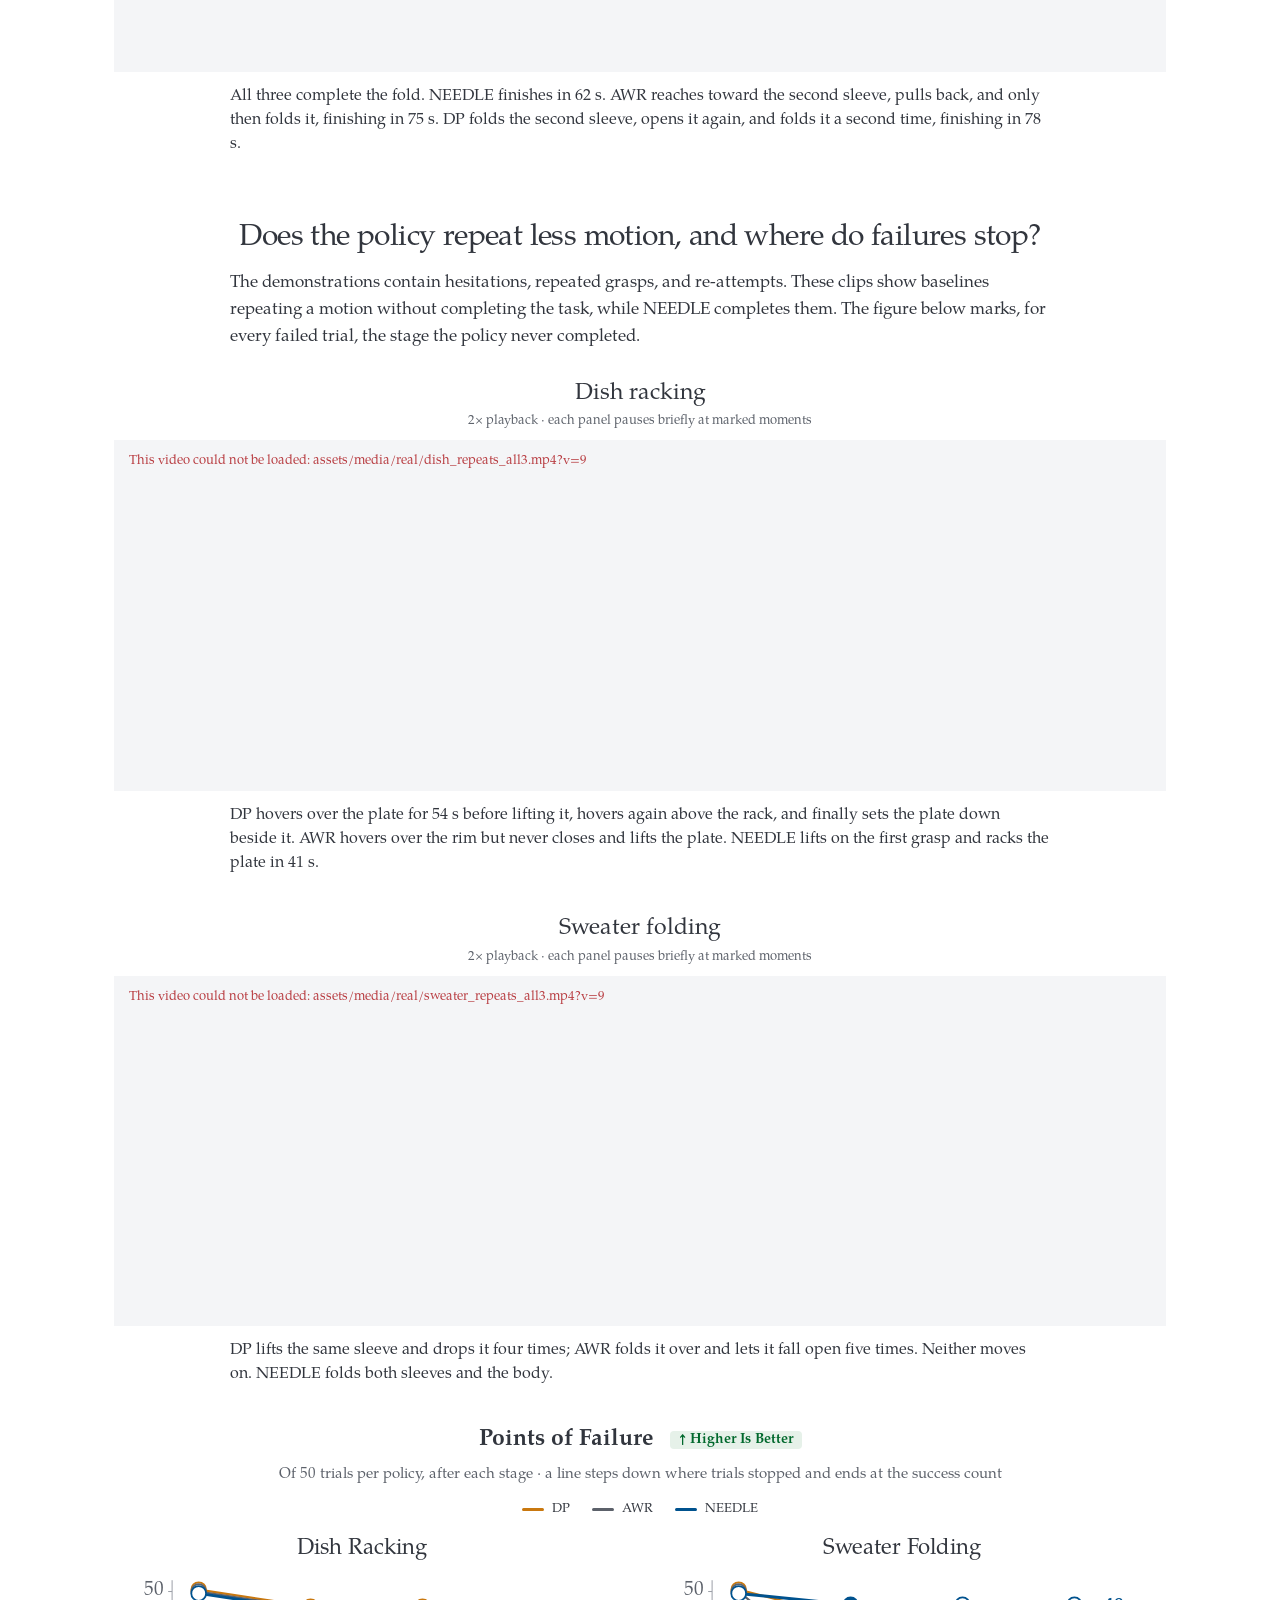
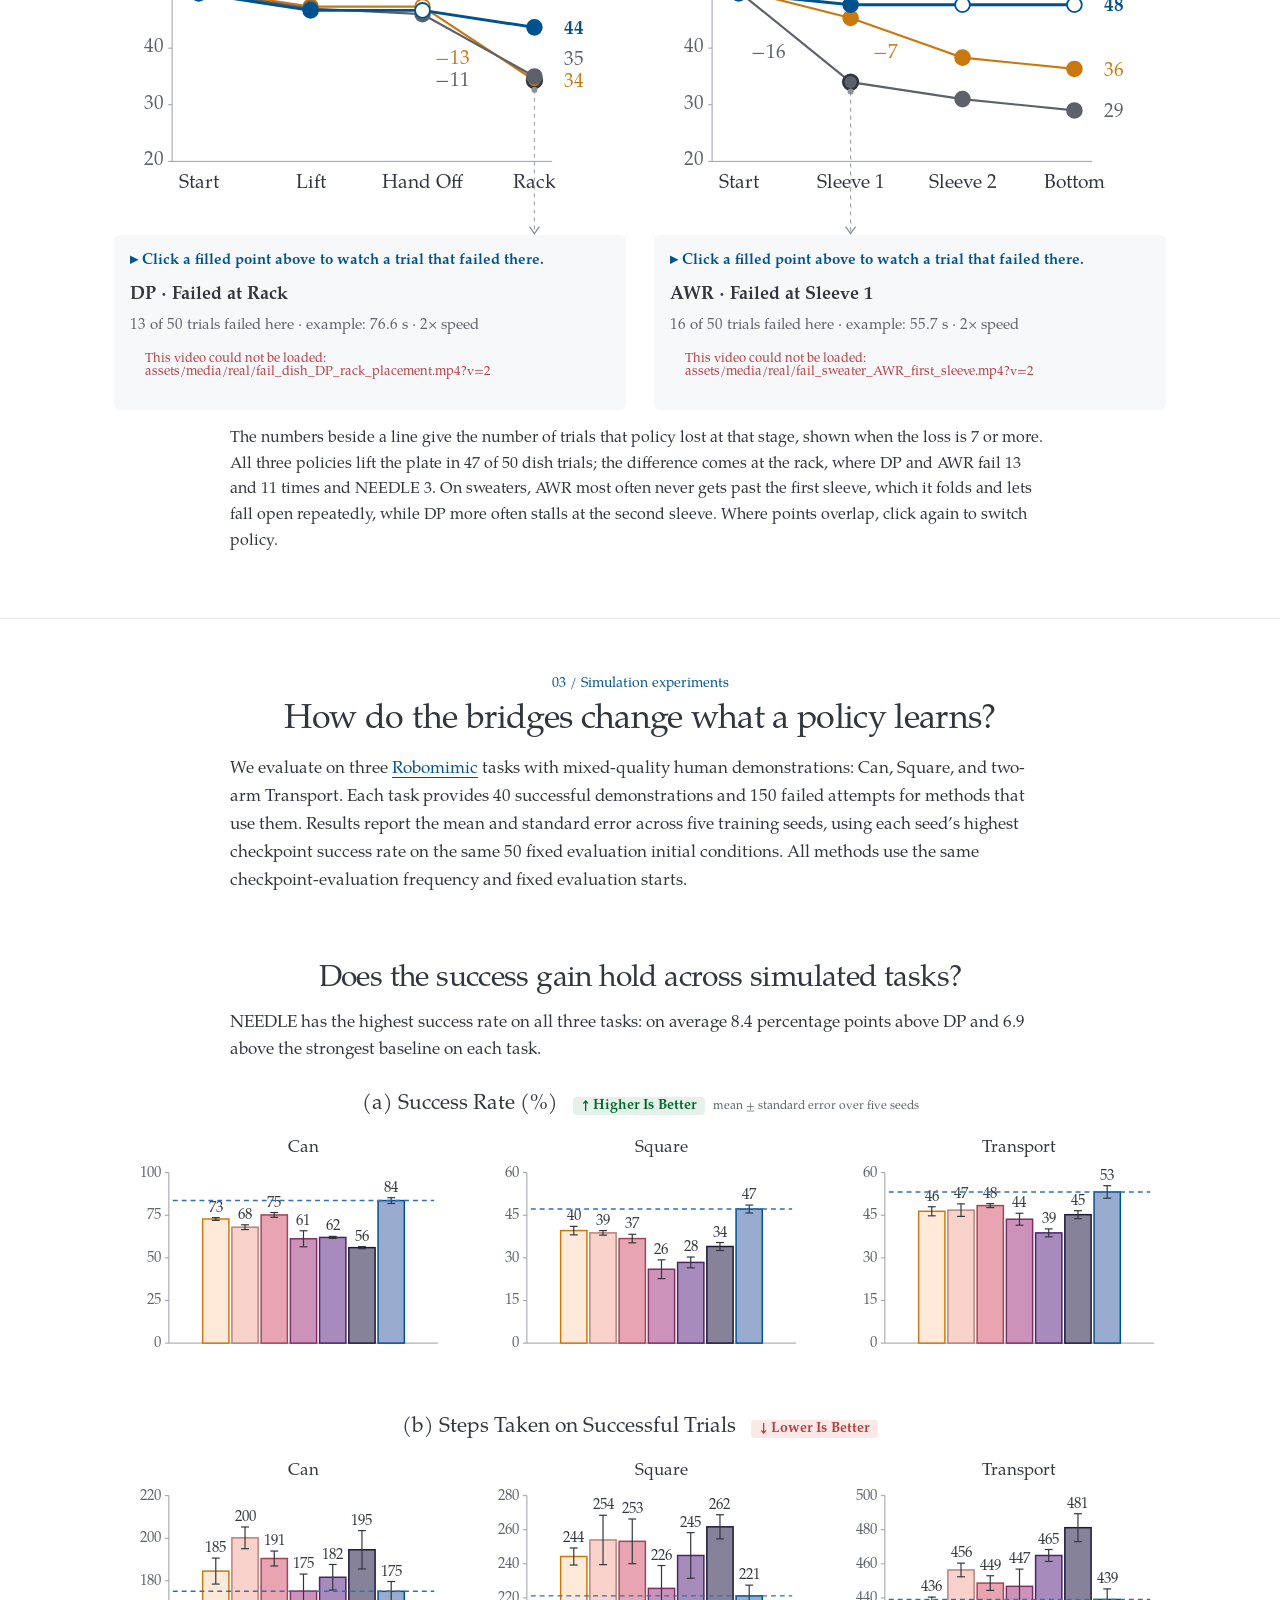
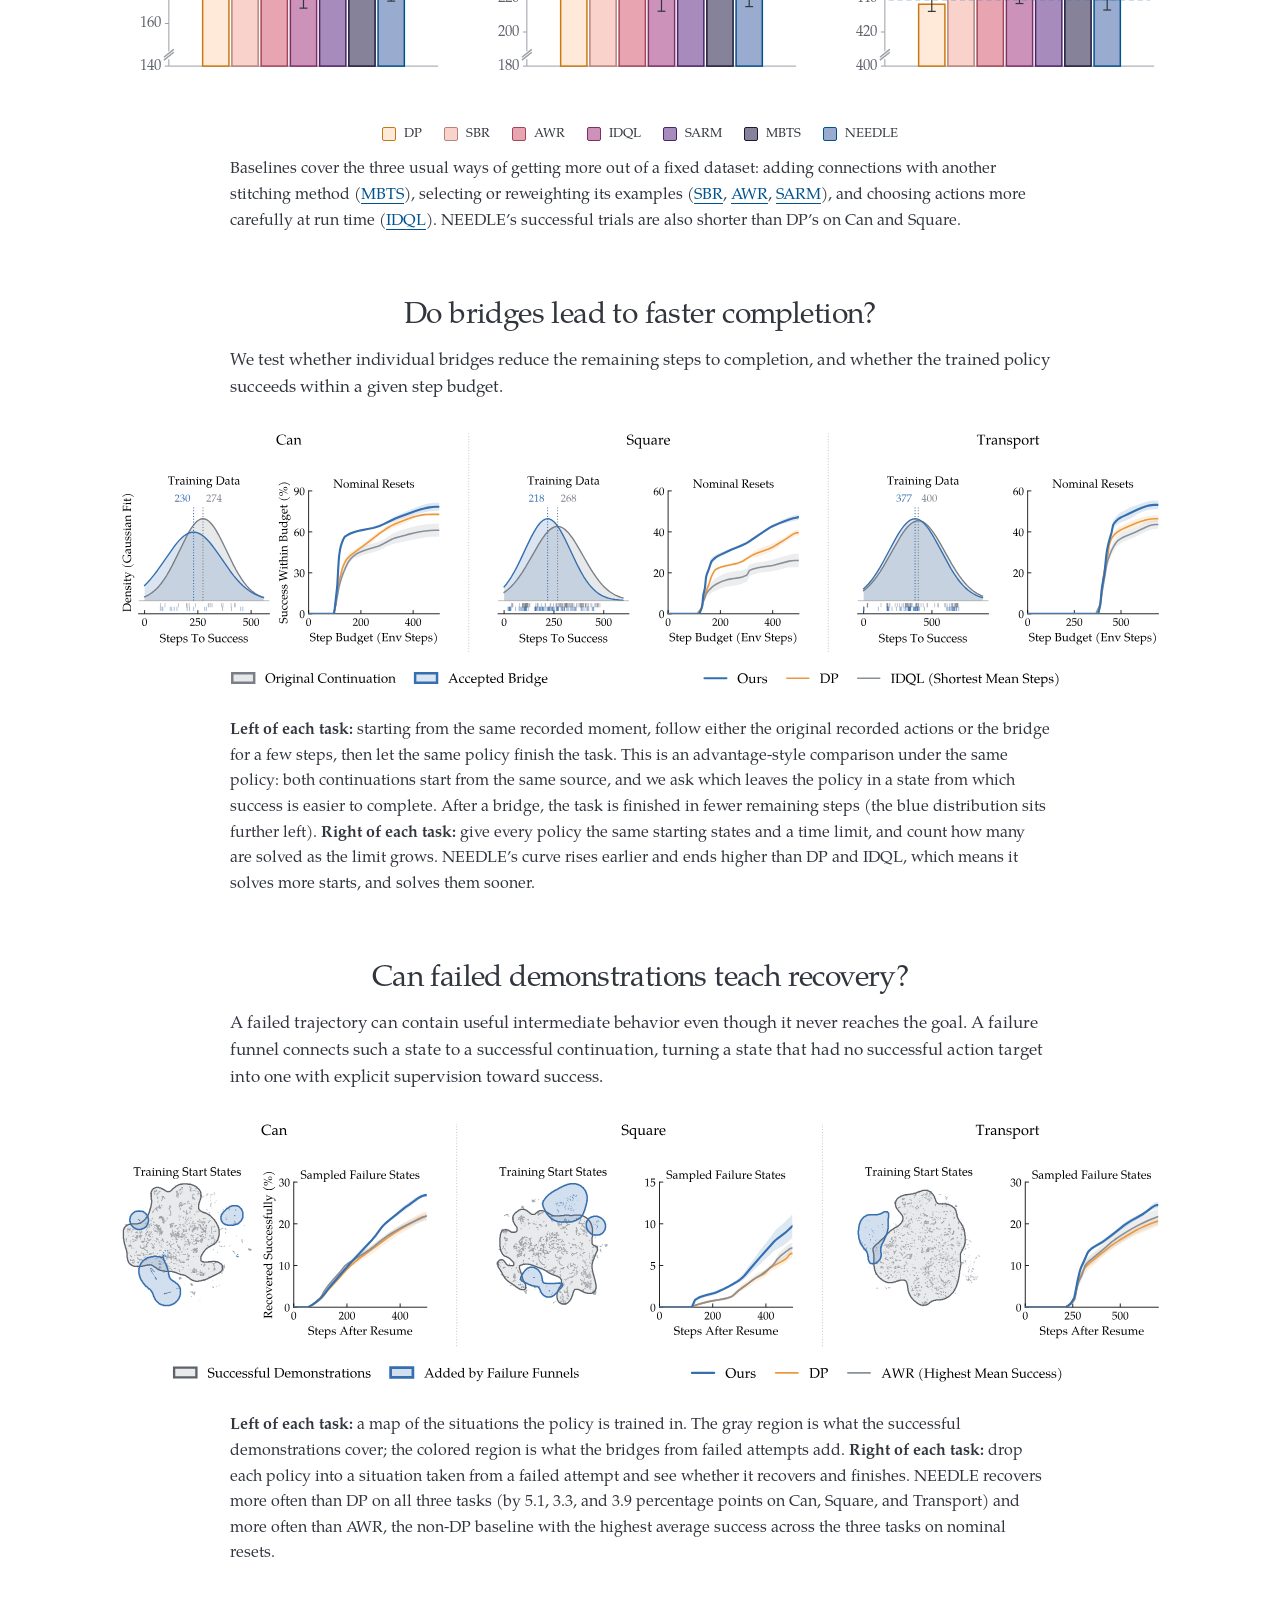
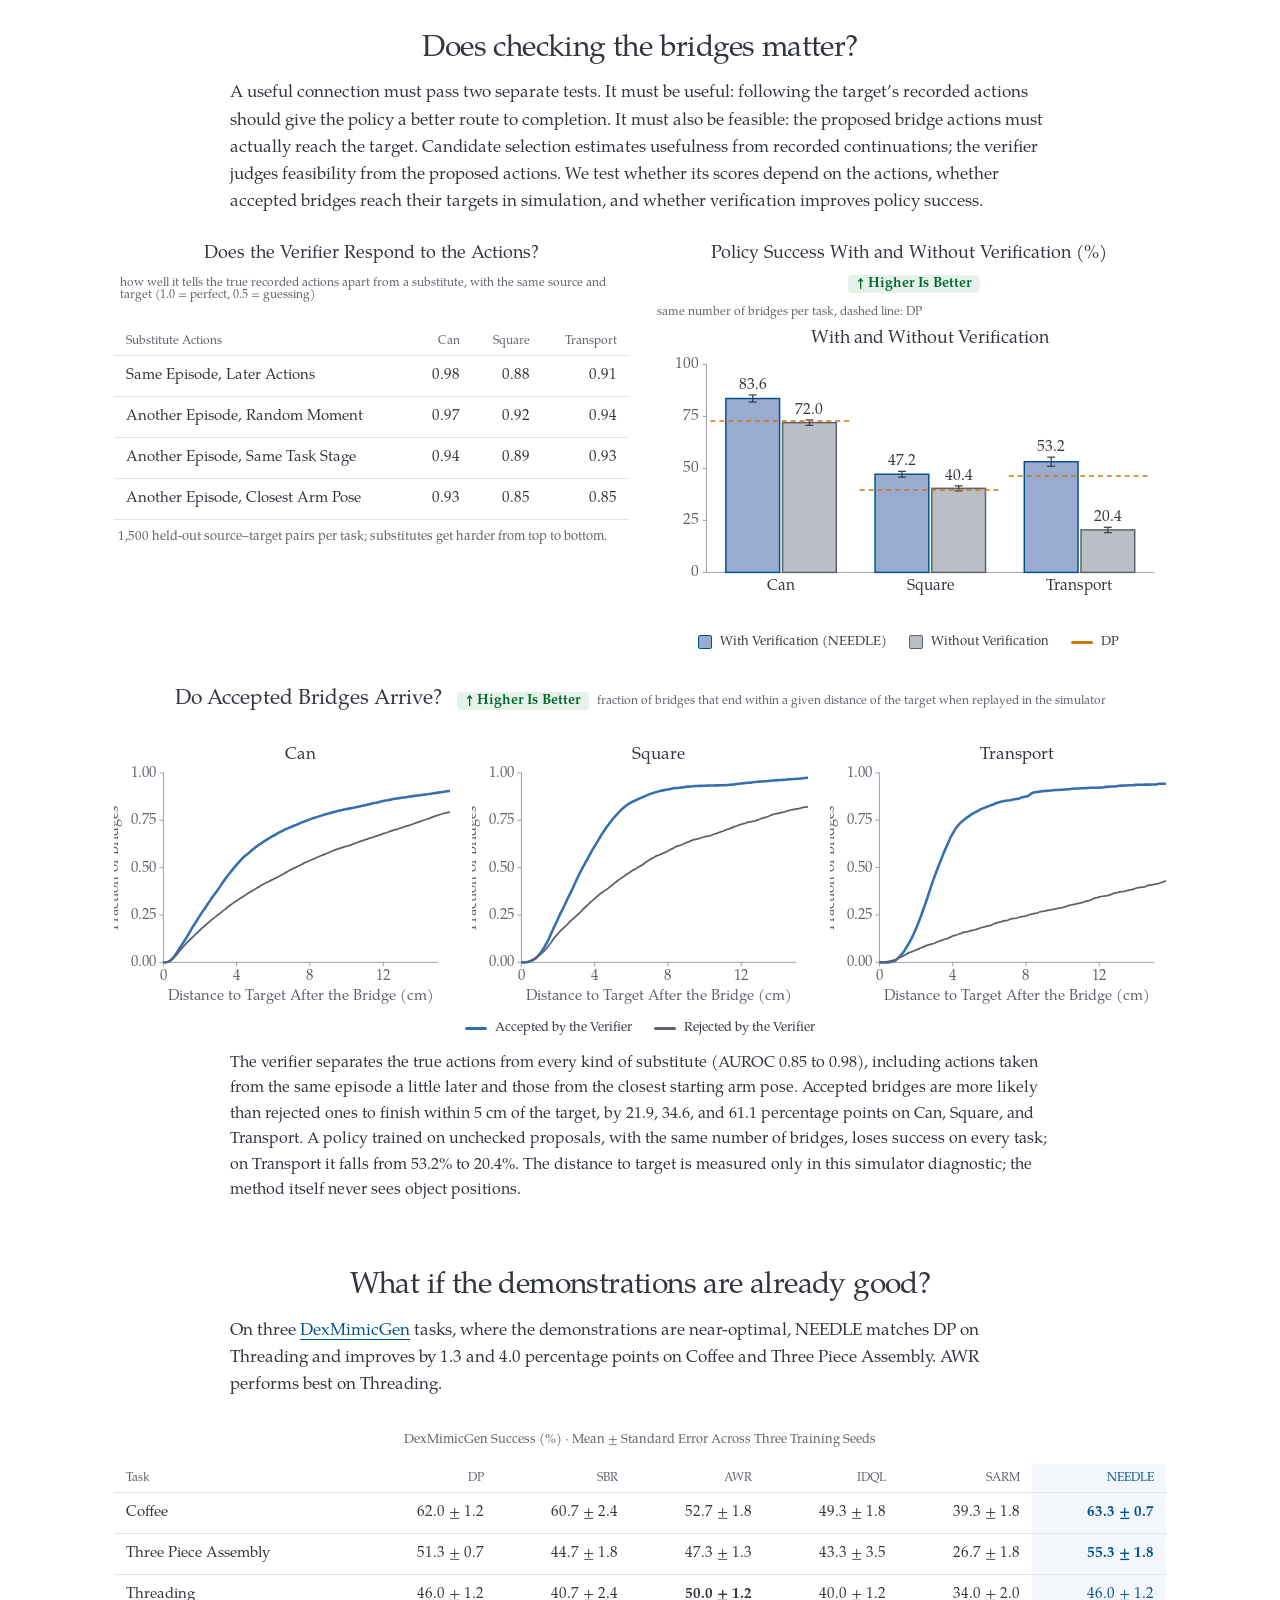
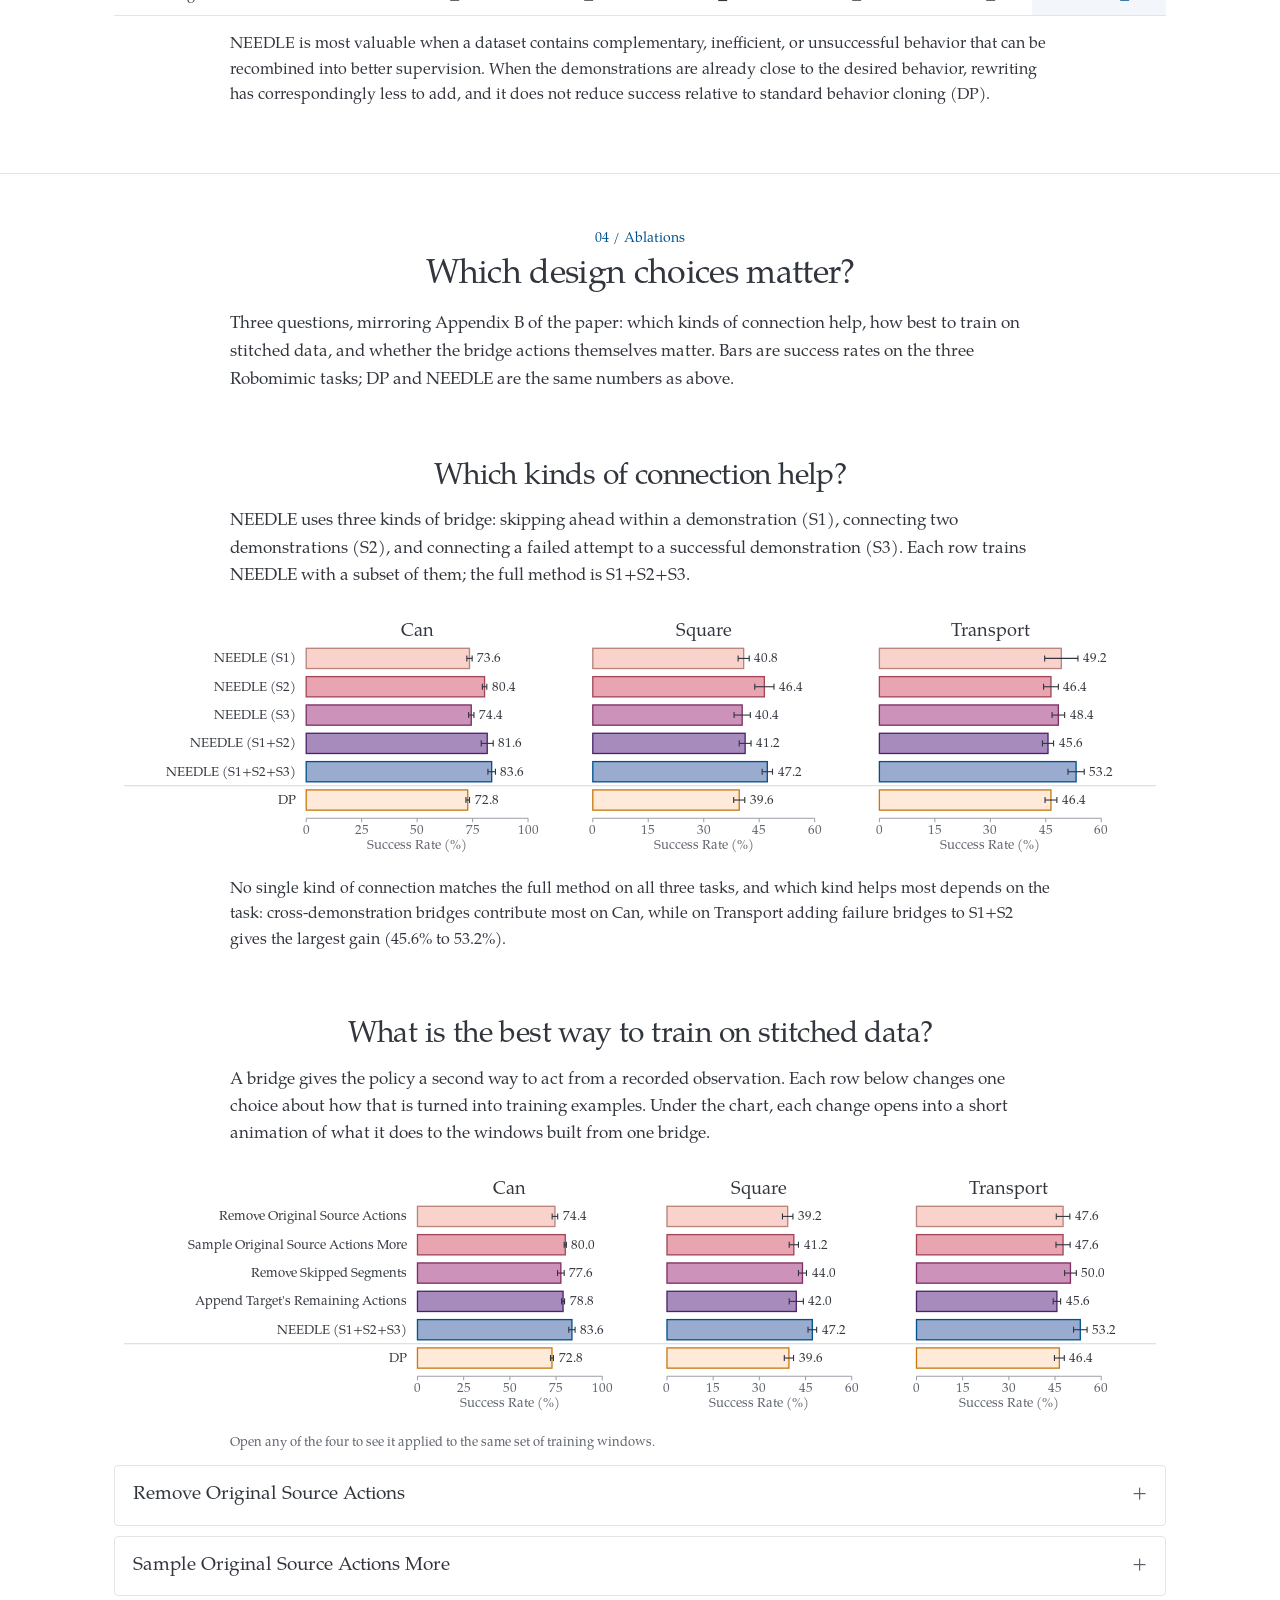
==== commit 52a9f968: "Remove 'Anonymous supplementary material' label from header, footer, and meta description Co-Authore" ====
--- a/index.html
+++ b/index.html
@@ -8,7 +8,7 @@
     </title>
     <meta
       name="description"
-      content="Anonymous supplementary material: paired real-robot evaluations, stitching animations, and simulation experiments for NEEDLE."
+      content="Paired real-robot evaluations, stitching animations, and simulation experiments for NEEDLE."
     />
     <link rel="icon" href="assets/favicon.svg" />
     <link rel="stylesheet" href="style.css?v=0929b" />
@@ -28,7 +28,6 @@
     </div>
     <main id="main">
       <header class="paper-header wrap" id="top">
-        <p class="venue">Anonymous supplementary material</p>
         <h1>
           <span class="title-name">NEEDLEwork:</span> Offline Rewriting of Robot
           Data with Verified Local Stitches
@@ -994,7 +993,6 @@
         </div>
       </section>
     </main>
-    <footer>Anonymous supplementary material</footer>
     <script src="charts.js?v=4"></script>
     <script src="app.js?v=11"></script>
   </body>
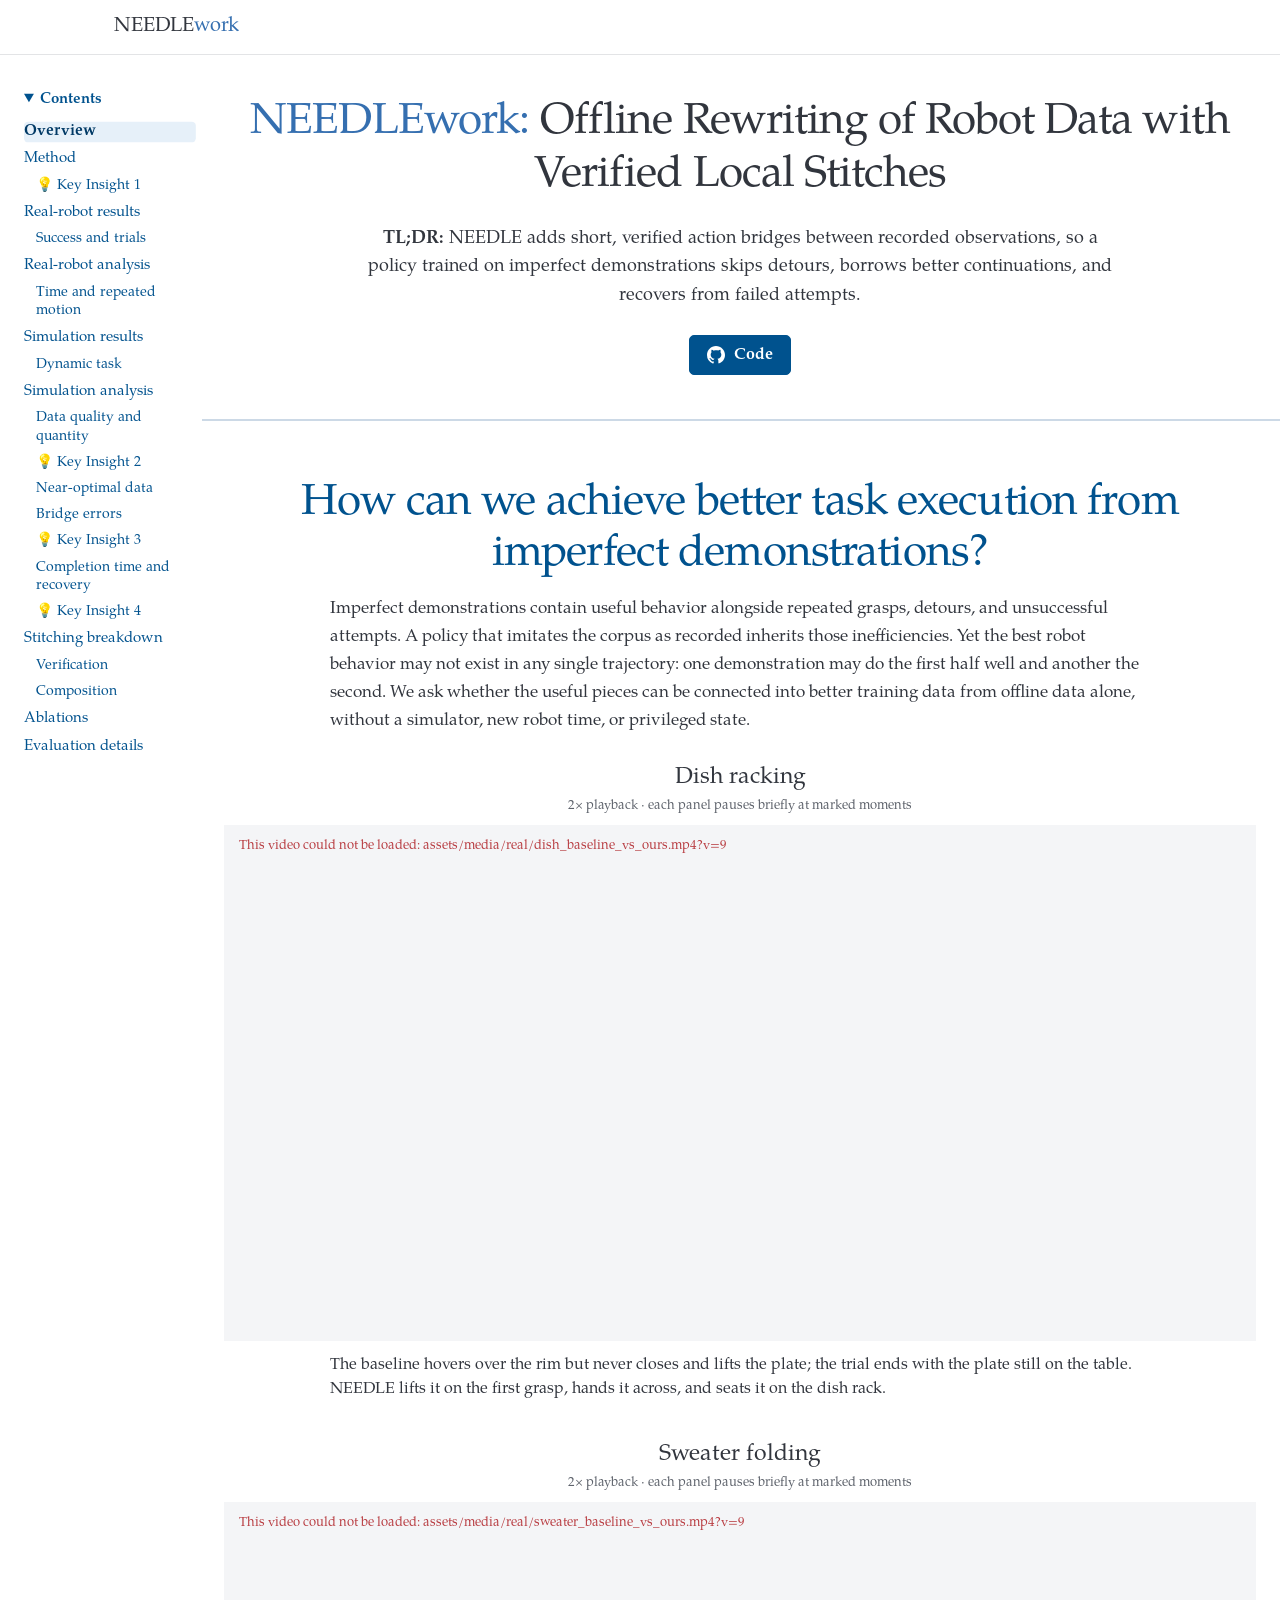
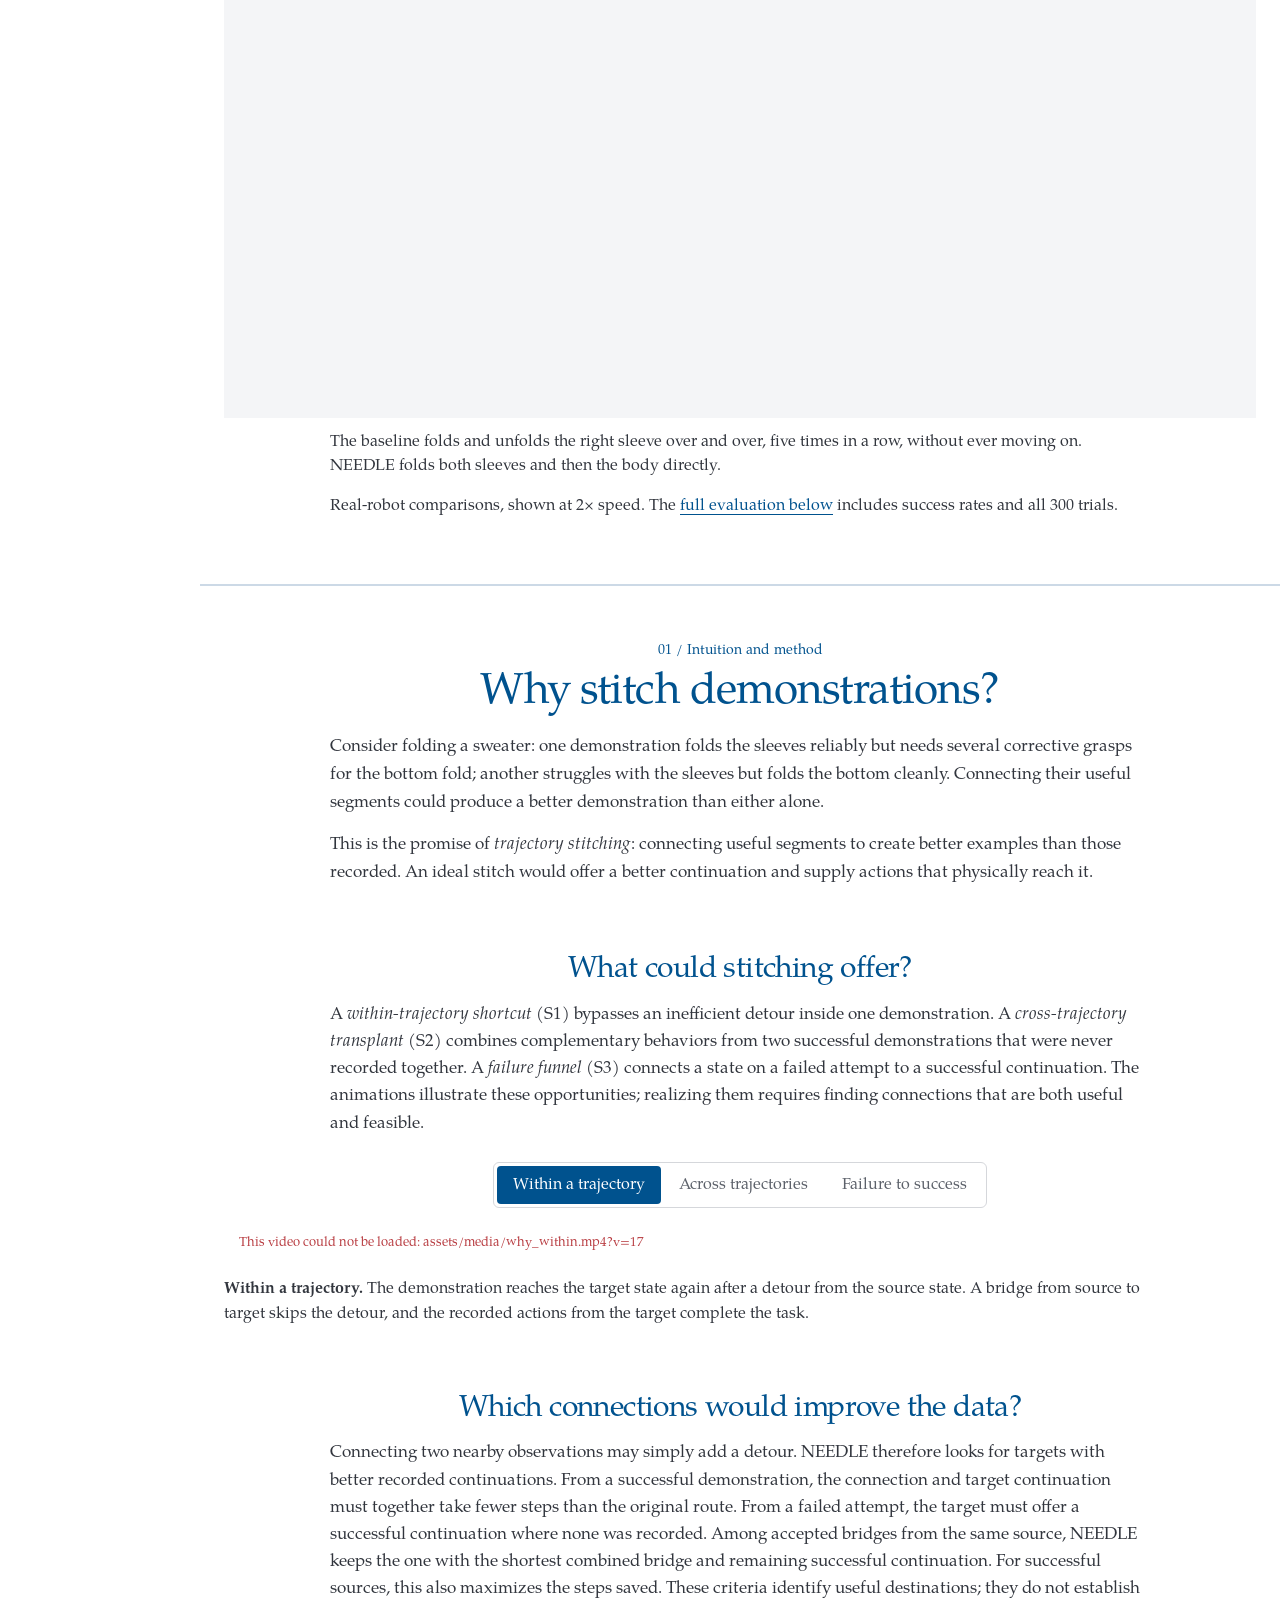
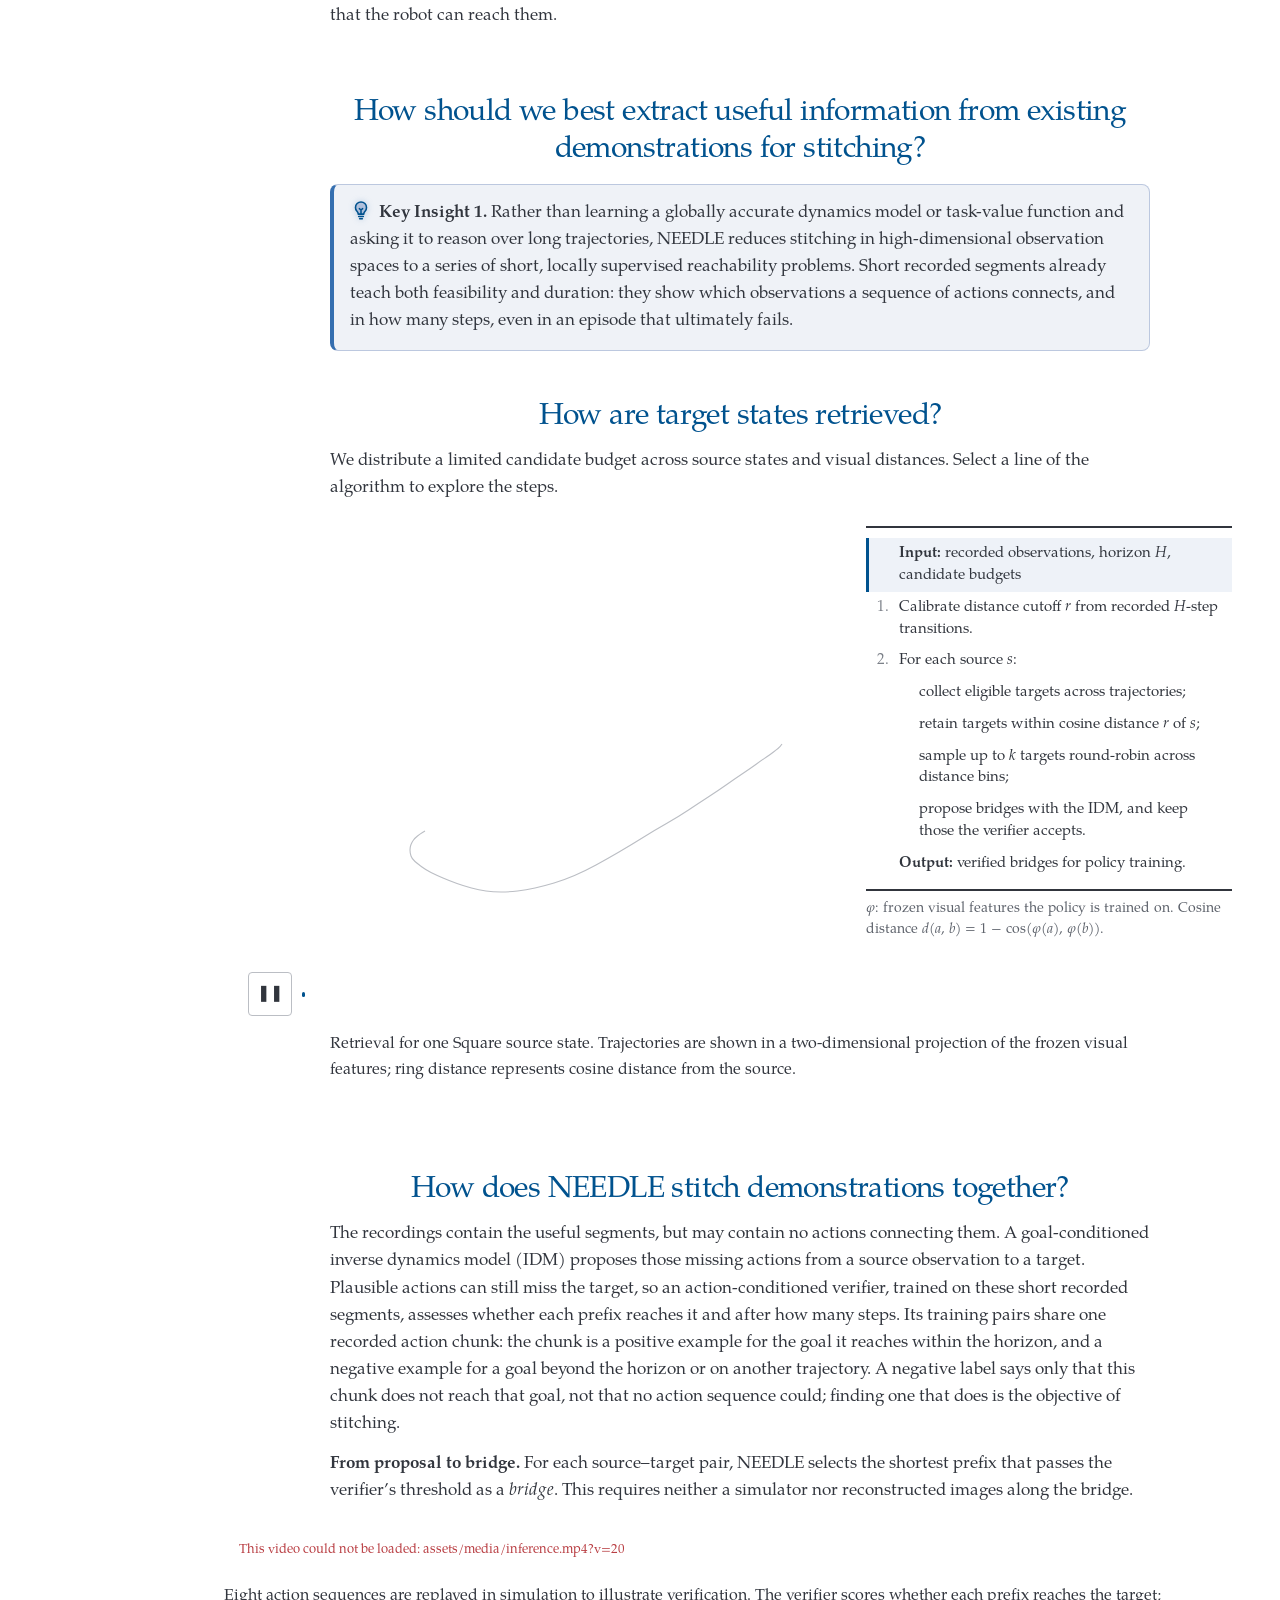
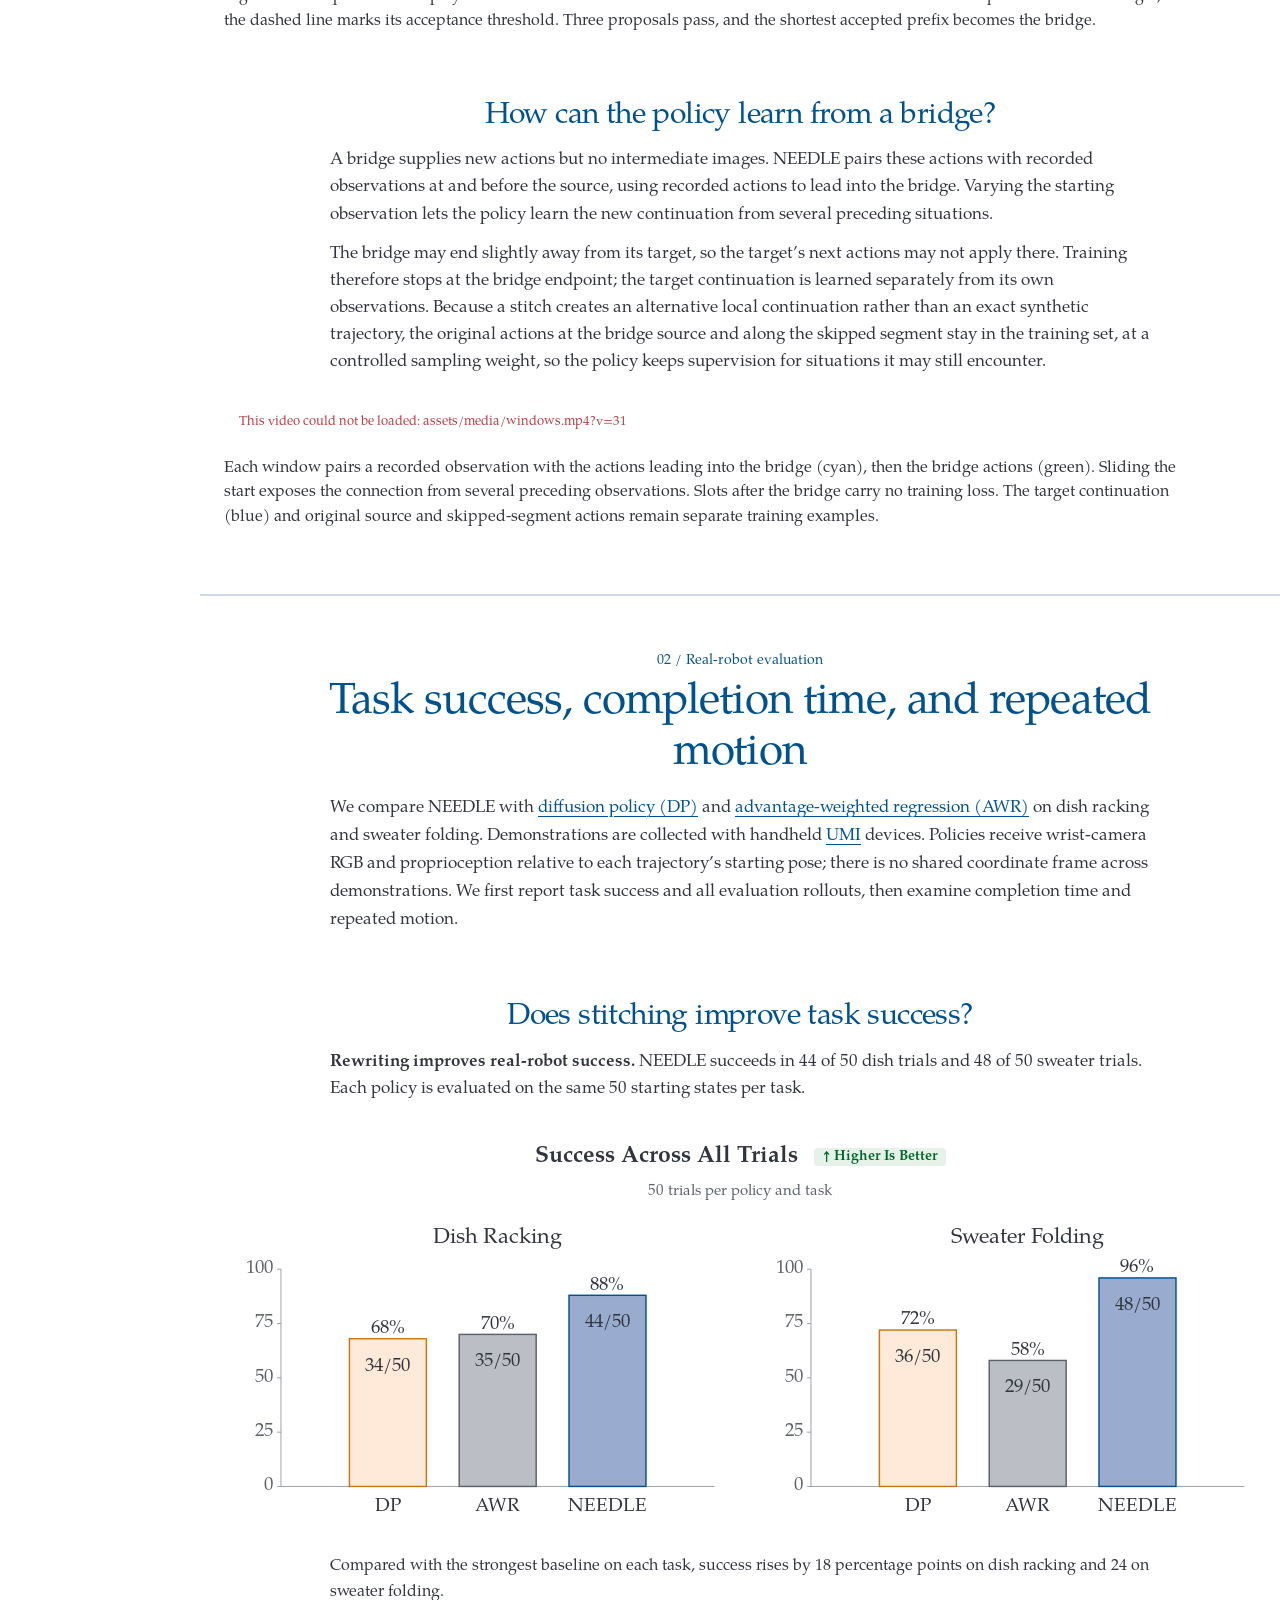
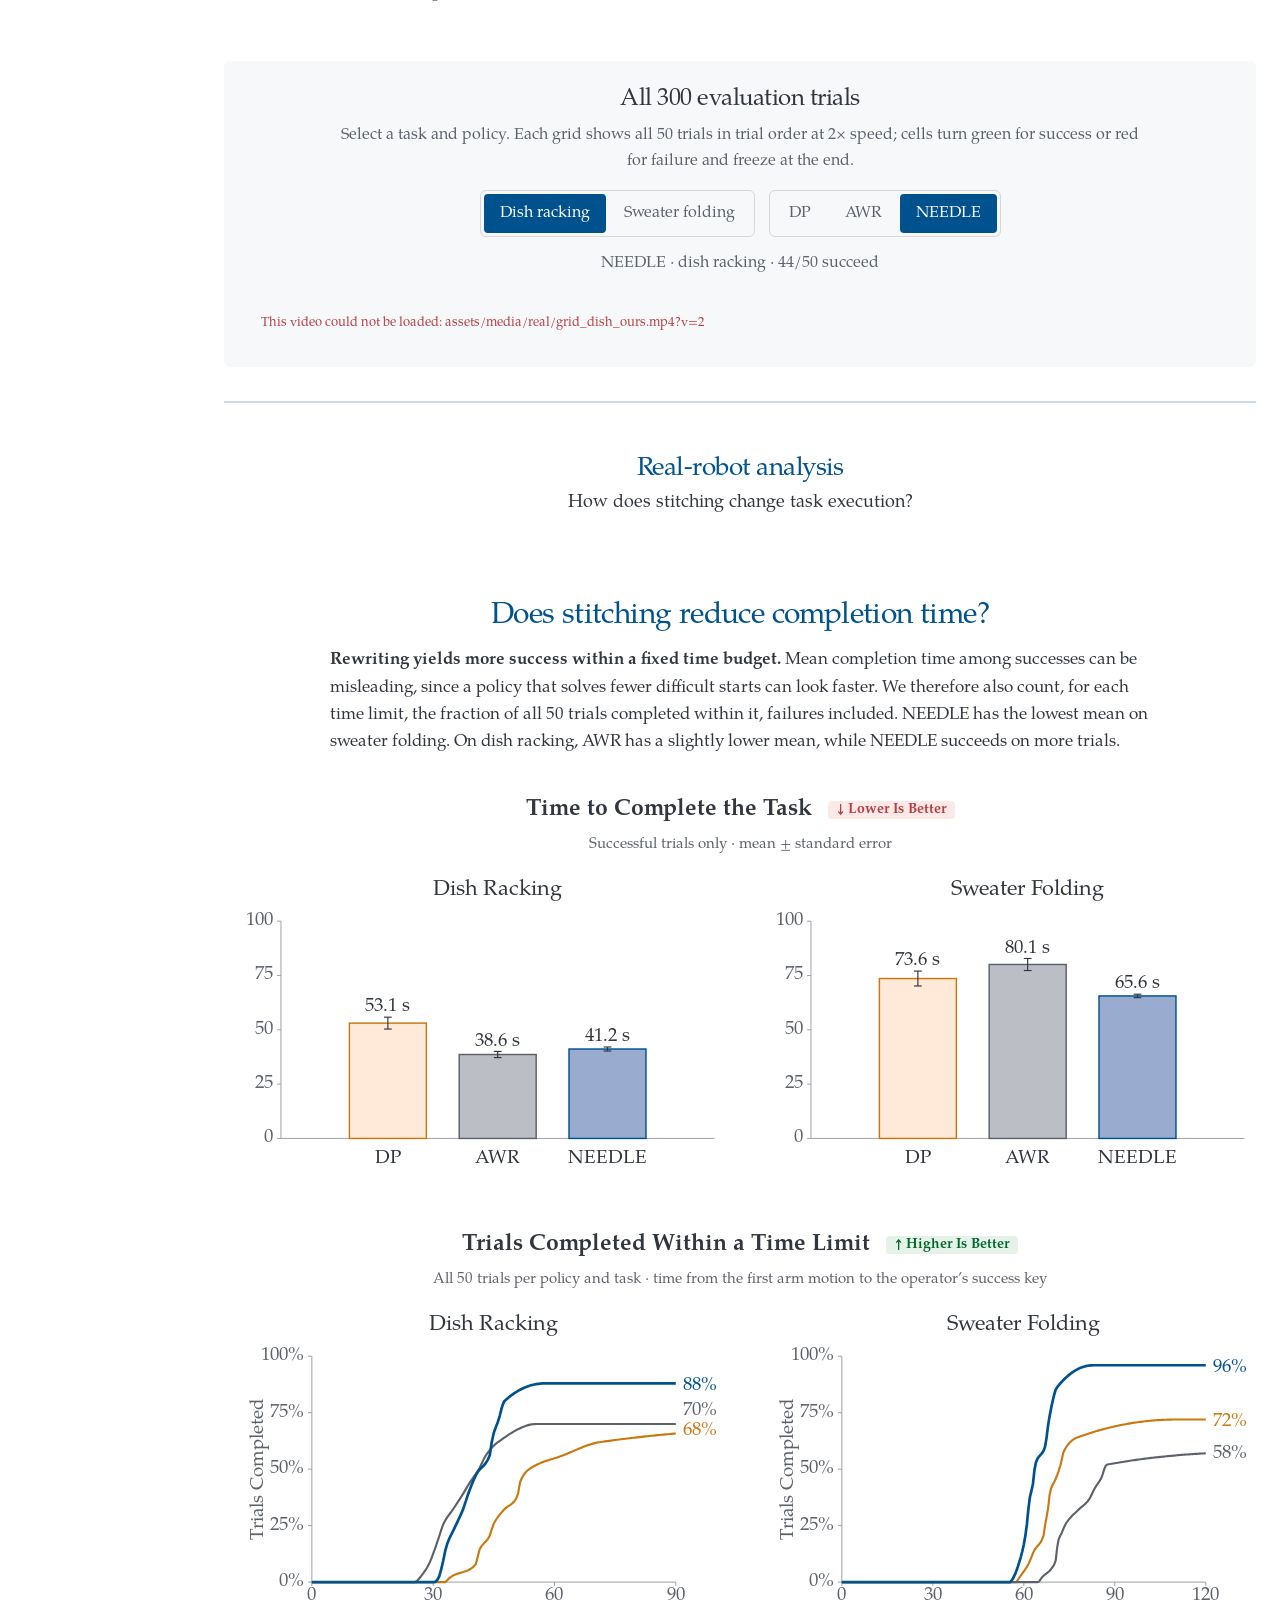
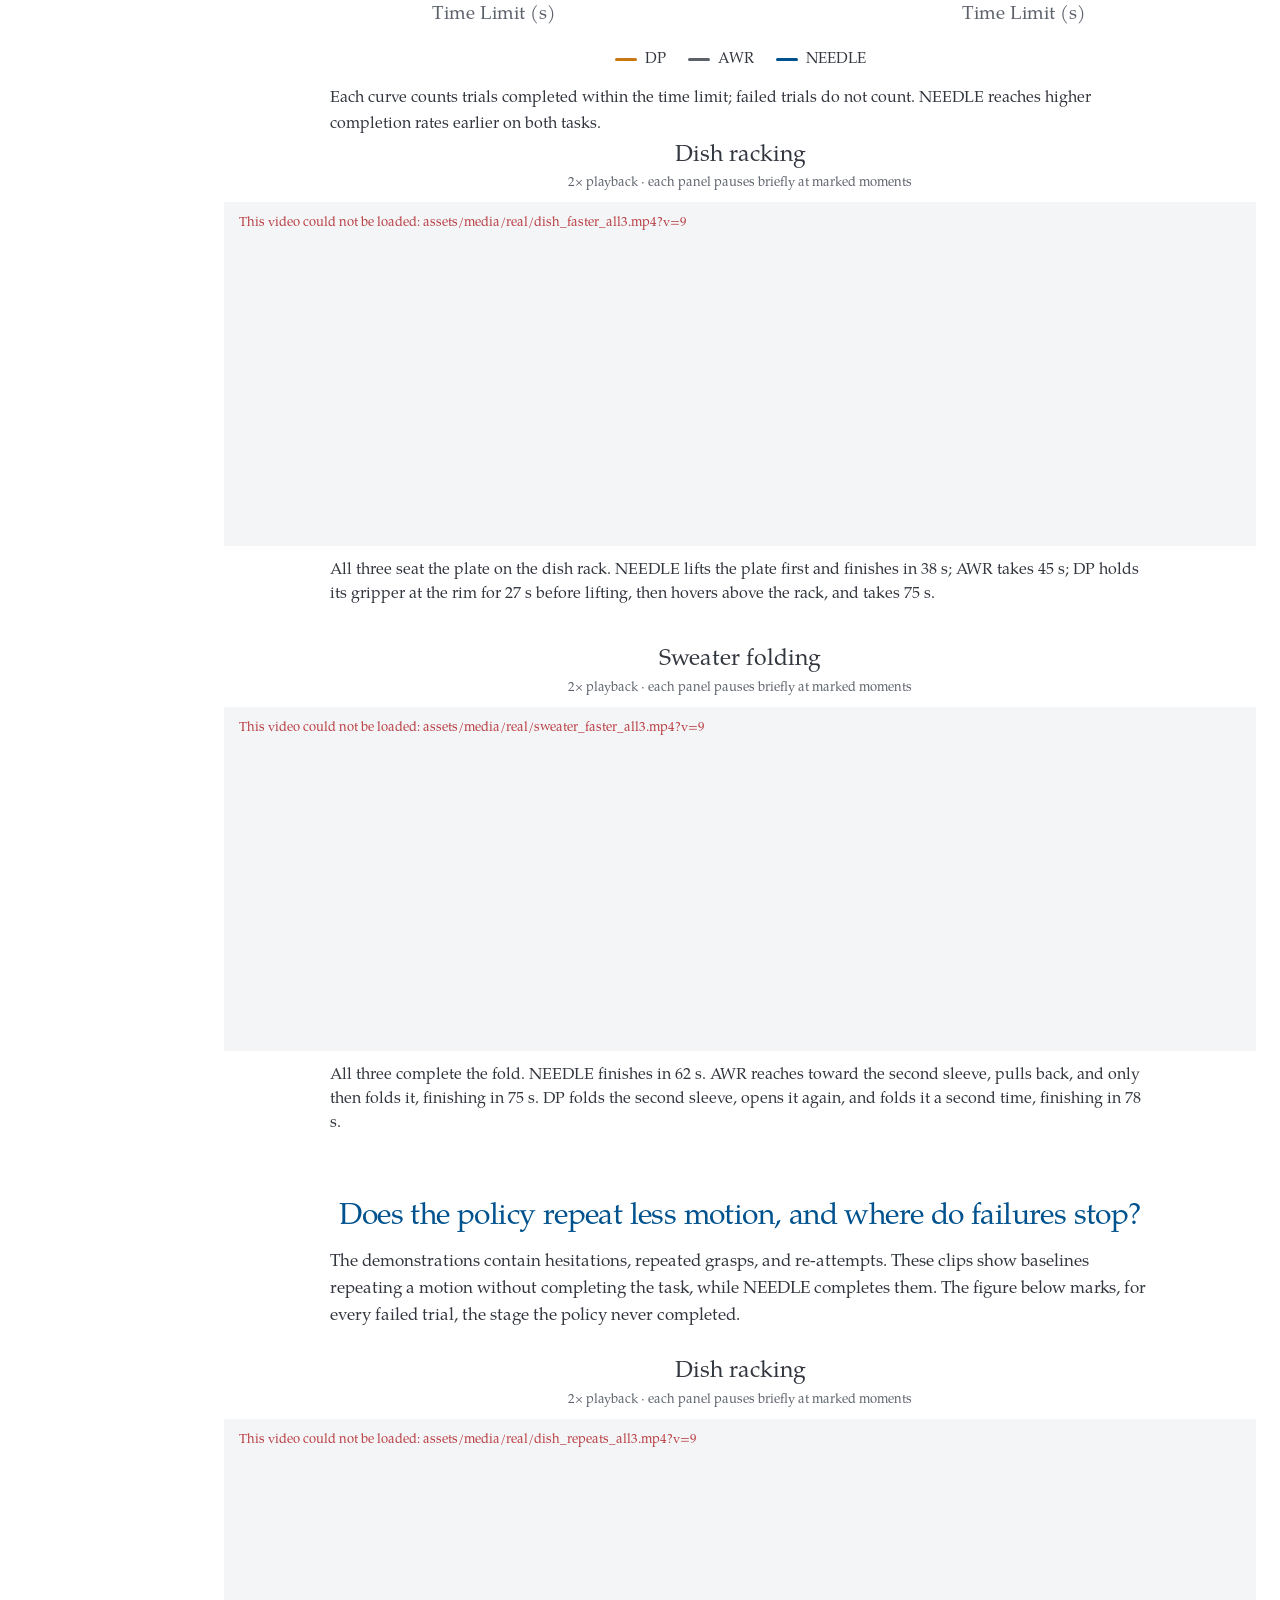
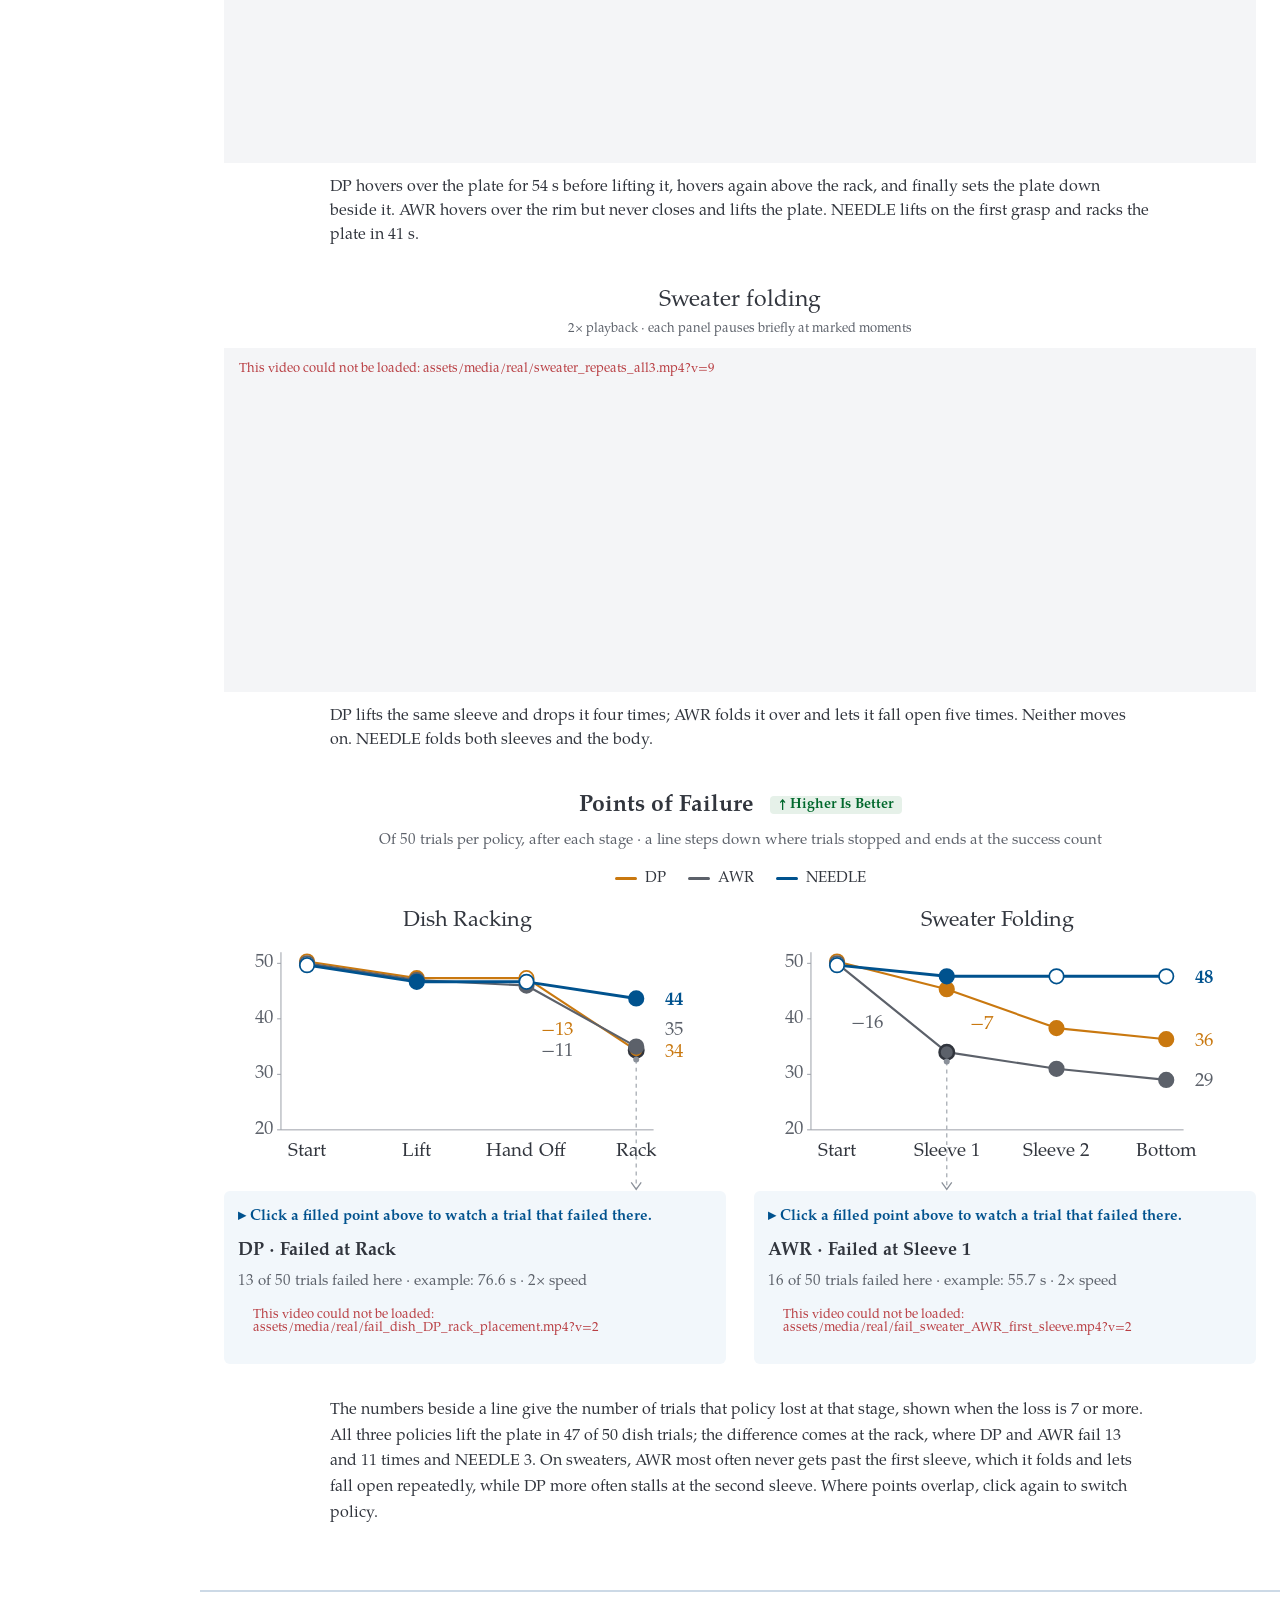
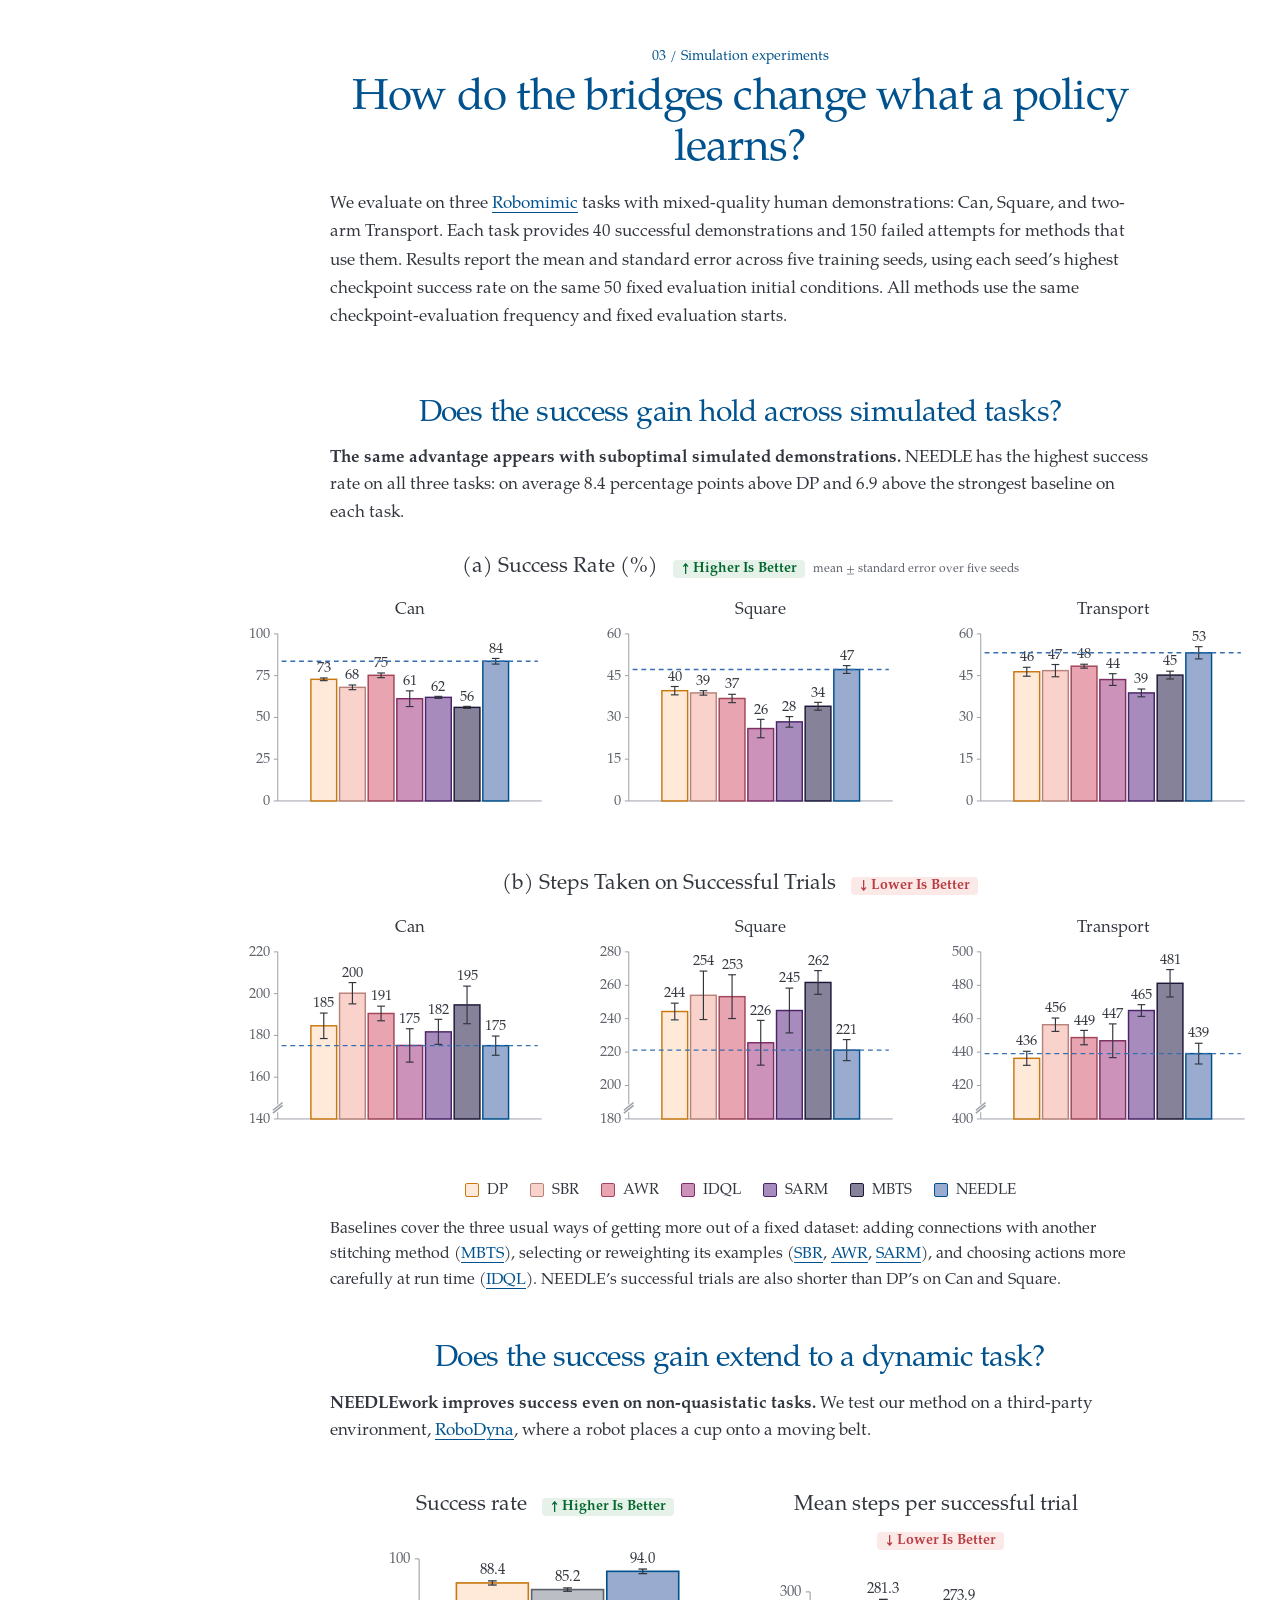
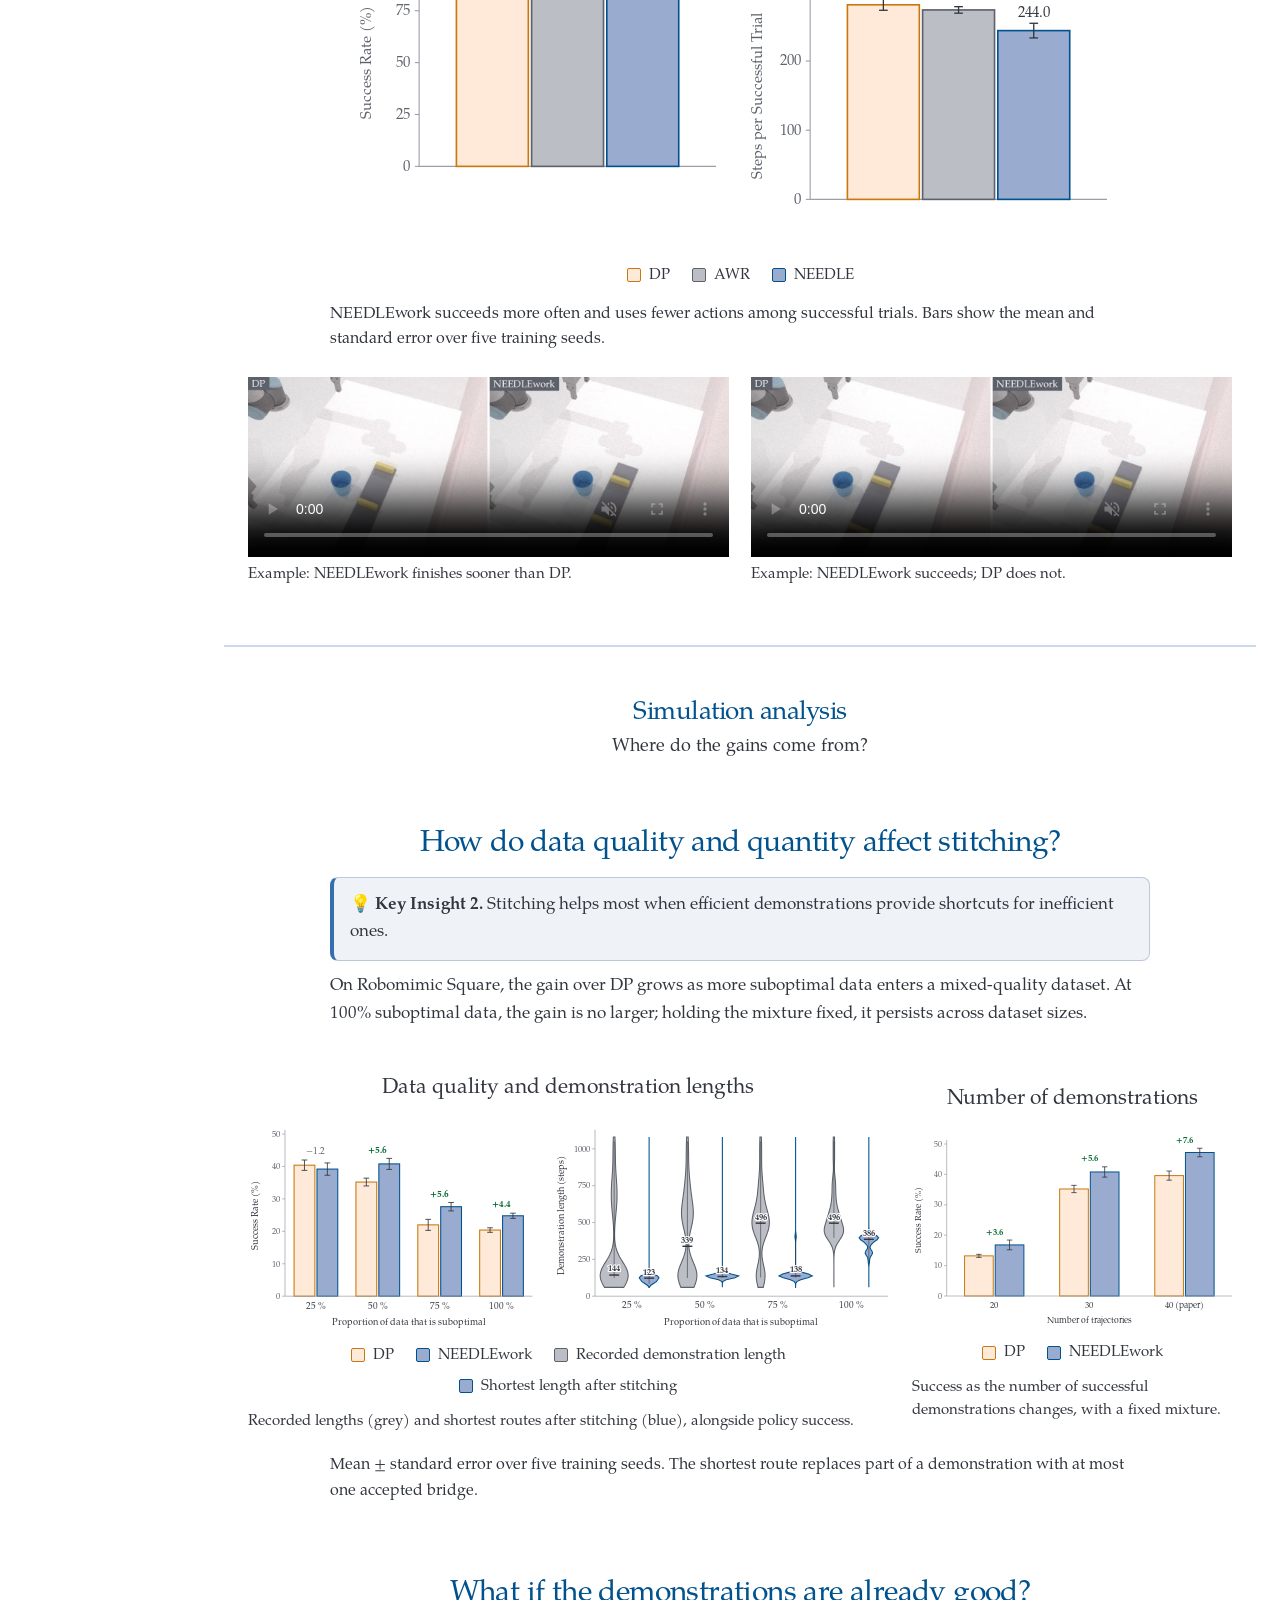
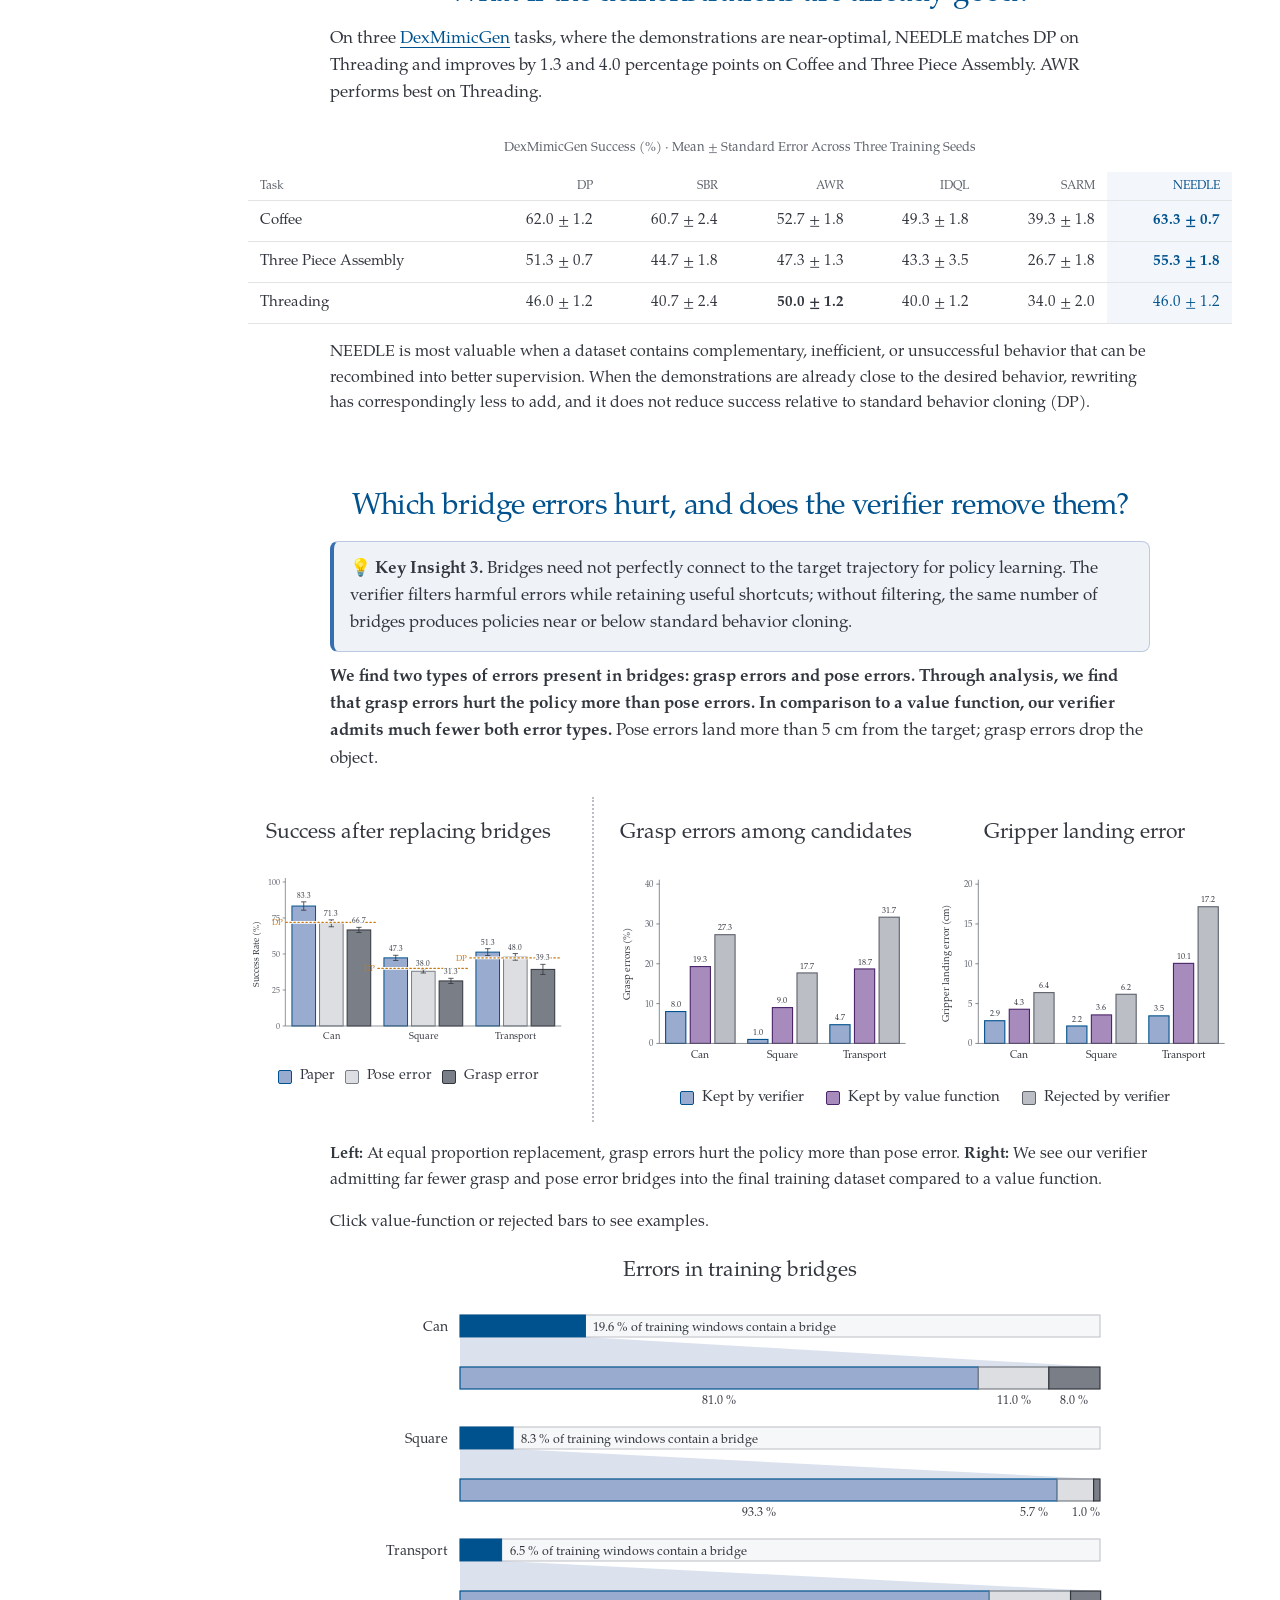
==== commit c19b8455: "Add rebuttal materials" ====
--- a/index.html
+++ b/index.html
@@ -11,21 +11,24 @@
       content="Paired real-robot evaluations, stitching animations, and simulation experiments for NEEDLE."
     />
     <link rel="icon" href="assets/favicon.svg" />
-    <link rel="stylesheet" href="style.css?v=0929b" />
+    <link rel="stylesheet" href="style.css?v=final-5" />
   </head>
   <body>
     <a class="skip-link" href="#main">Skip to content</a>
     <div class="site-nav">
       <div class="wrap">
         <a class="brand" href="#top">NEEDLE<span>work</span></a>
-        <nav aria-label="Sections">
-          <a href="#teaser">Overview</a><a href="#method">Method</a
-          ><a href="#real-robot">Real robot</a
-          ><a href="#simulation">Simulation</a><a href="#ablations">Ablations</a
-          ><a href="#details">Evaluation details</a>
-        </nav>
       </div>
     </div>
+    <aside class="question-nav review-nav" aria-label="Page contents"><details open><summary><span>Contents</span><span class="contents-current" aria-hidden="true"></span></summary><nav>
+      <a href="#teaser">Overview</a><a href="#method">Method</a><a class="subnav" href="#key-insight-1"><span aria-hidden="true">💡</span> Key Insight 1</a>
+      <a href="#real-robot">Real-robot results</a><a class="subnav" href="#q-success">Success and trials</a>
+      <a href="#real-analysis">Real-robot analysis</a><a class="subnav" href="#q-time">Time and repeated motion</a>
+      <a href="#simulation">Simulation results</a><a class="subnav" href="#dynamic-task">Dynamic task</a>
+      <a href="#simulation-analysis">Simulation analysis</a><a class="subnav" href="#data-quality">Data quality and quantity</a><a class="subnav" href="#key-insight-2"><span aria-hidden="true">💡</span> Key Insight 2</a><a class="subnav" href="#near-optimal">Near-optimal data</a><a class="subnav" href="#bridge-errors">Bridge errors</a><a class="subnav" href="#key-insight-3"><span aria-hidden="true">💡</span> Key Insight 3</a><a class="subnav" href="#completion-analysis">Completion time and recovery</a><a class="subnav" href="#key-insight-4"><span aria-hidden="true">💡</span> Key Insight 4</a>
+      <a href="#stitching-breakdown">Stitching breakdown</a><a class="subnav" href="#verifier-analysis">Verification</a><a class="subnav" href="#bridge-composition">Composition</a>
+      <a href="#ablations">Ablations</a><a href="#details">Evaluation details</a>
+    </nav></details></aside>
     <main id="main">
       <header class="paper-header wrap" id="top">
         <h1>
@@ -162,7 +165,7 @@
               How should we best extract useful information from existing
               demonstrations for stitching?
             </h3>
-            <p class="insight">
+            <p class="insight" id="key-insight-1">
               <svg
                 class="bulb"
                 viewBox="0 0 24 24"
@@ -176,7 +179,7 @@
                 <path
                   d="M9.5 19h5M10.5 21.5h3M12 16.5v-4.5M10.2 10.5 12 12l1.8-1.5"
                 /></svg
-              ><b>Key insight.</b> Rather than learning a globally accurate
+              ><b>Key Insight 1.</b> Rather than learning a globally accurate
               dynamics model or task-value function and asking it to reason over
               long trajectories, NEEDLE reduces stitching in high-dimensional
               observation spaces to a series of short, locally supervised
@@ -185,6 +188,28 @@
               which observations a sequence of actions connects, and in how many
               steps, even in an episode that ultimately fails.
             </p>
+          </div>
+
+          <div class="review-change retrieval-demo" id="retrieval-animation">
+            <div class="question"><h3>How are target states retrieved?</h3><p>We distribute a limited candidate budget across source states and visual distances. Select a line of the algorithm to explore the steps.</p></div>
+    <div class="s7anim">
+      <div class="s7stage"><div id="s7svg" role="img" aria-label="Animation of target retrieval for one Square source state"></div>
+        <div class="s7ctl"><button type="button" id="s7play" aria-label="Pause">❚❚</button><div id="s7dots"></div></div></div>
+      <div class="s7panel">
+        <ol class="s7code" id="s7code">
+          <li data-n=""><b>Input:</b> recorded observations, horizon <i>H</i>, candidate budgets</li>
+          <li data-n="1.">Calibrate distance cutoff <i>r</i> from recorded <i>H</i>-step transitions.</li>
+          <li data-n="2.">For each source <i>s</i>:</li>
+          <li class="i1" data-n="">collect eligible targets across trajectories;</li>
+          <li class="i1" data-n="">retain targets within cosine distance <i>r</i> of <i>s</i>;</li>
+          <li class="i1" data-n="">sample up to <i>k</i> targets round-robin across distance bins;</li>
+          <li class="i1" data-n="">propose bridges with the IDM, and keep those the verifier accepts.</li>
+          <li data-n=""><b>Output:</b> verified bridges for policy training.</li>
+        </ol>
+        <p class="s7note"><i>φ</i>: frozen visual features the policy is trained on. Cosine distance <i>d</i>(<i>a</i>, <i>b</i>) = 1 − cos(<i>φ</i>(<i>a</i>), <i>φ</i>(<i>b</i>)).</p>
+      </div>
+    </div>
+            <p class="chart-caption">Retrieval for one Square source state. Trajectories are shown in a two-dimensional projection of the frozen visual features; ring distance represents cosine distance from the source.</p>
           </div>
 
           <div class="question">
@@ -299,7 +324,7 @@
           <div class="question" id="q-success">
             <h3>Does stitching improve task success?</h3>
             <p>
-              NEEDLE succeeds in 44 of 50 dish trials and 48 of 50 sweater
+              <strong class="review-text">Rewriting improves real-robot success.</strong> NEEDLE succeeds in 44 of 50 dish trials and 48 of 50 sweater
               trials. Each policy is evaluated on the same 50 starting states
               per task.
             </p>
@@ -374,10 +399,11 @@
             ></video>
           </div>
 
+          <div class="group-divider review-change" id="real-analysis"><h3>Real-robot analysis</h3><p>How does stitching change task execution?</p></div>
           <div class="question" id="q-time">
             <h3>Does stitching reduce completion time?</h3>
             <p>
-              Mean completion time among successes can be misleading, since a
+              <strong class="review-text">Rewriting yields more success within a fixed time budget.</strong> Mean completion time among successes can be misleading, since a
               policy that solves fewer difficult starts can look faster. We
               therefore also count, for each time limit, the fraction of all 50
               trials completed within it, failures included. NEEDLE has the
@@ -526,7 +552,7 @@
           <div class="question">
             <h3>Does the success gain hold across simulated tasks?</h3>
             <p>
-              NEEDLE has the highest success rate on all three tasks: on average
+              <strong class="review-text">The same advantage appears with suboptimal simulated demonstrations.</strong> NEEDLE has the highest success rate on all three tasks: on average
               <span id="sim-gain-dp">8.4</span> percentage points above DP and
               <span id="sim-gain-best">6.9</span> above the strongest baseline
               on each task.
@@ -556,142 +582,35 @@
             trials are also shorter than DP’s on Can and Square.
           </p>
 
-          <div class="question" id="completion-analysis">
-            <h3>Do bridges lead to faster completion?</h3>
-            <p>
-              We test whether individual bridges reduce the remaining steps to
-              completion, and whether the trained policy succeeds within a given
-              step budget.
-            </p>
-          </div>
-          <figure class="paper-figure">
-            <div
-              class="figure-scroll"
-              tabindex="0"
-              role="region"
-              aria-label="Completion analysis, scroll horizontally on small screens"
-            >
-              <img
-                src="assets/figures/stitching_completion_analysis.svg?v=4"
-                width="998"
-                height="260"
-                loading="lazy"
-                alt="Can, Square, and Transport: accepted bridges shift remaining completion steps lower; NEEDLE’s policy reaches higher success within the evaluation budget than DP and IDQL."
-              />
-            </div>
-            <figcaption>
-              <b>Left of each task:</b> starting from the same recorded moment,
-              follow either the original recorded actions or the bridge for a
-              few steps, then let the same policy finish the task. This is an
-              advantage-style comparison under the same policy: both
-              continuations start from the same source, and we ask which leaves
-              the policy in a state from which success is easier to complete.
-              After a bridge, the task is finished in fewer remaining steps (the
-              blue distribution sits further left). <b>Right of each task:</b> give
-              every policy the same starting states and a time limit, and count
-              how many are solved as the limit grows. NEEDLE’s curve rises
-              earlier and ends higher than DP and IDQL, which means it solves
-              more starts, and solves them sooner.
-            </figcaption>
-          </figure>
-
-          <div class="question" id="recovery-analysis">
-            <h3>Can failed demonstrations teach recovery?</h3>
-            <p>
-              A failed trajectory can contain useful intermediate behavior even
-              though it never reaches the goal. A failure funnel connects such a
-              state to a successful continuation, turning a state that had no
-              successful action target into one with explicit supervision toward
-              success.
-            </p>
-          </div>
-          <figure class="paper-figure">
-            <div
-              class="figure-scroll"
-              tabindex="0"
-              role="region"
-              aria-label="Recovery analysis, scroll horizontally on small screens"
-            >
-              <img
-                src="assets/figures/stitching_recovery_analysis.svg?v=2"
-                width="981"
-                height="260"
-                loading="lazy"
-                alt="For each task, visual-feature plots show training starts added by failure-to-success bridges, alongside recovery curves for NEEDLE, DP, and AWR."
-              />
-            </div>
-            <figcaption>
-              <b>Left of each task:</b> a map of the situations the policy is
-              trained in. The gray region is what the successful demonstrations
-              cover; the colored region is what the bridges from failed
-              attempts add. <b>Right of each task:</b> drop each policy into a
-              situation taken from a failed attempt and see whether it recovers
-              and finishes. NEEDLE recovers more often than DP on all three
-              tasks (by 5.1, 3.3, and 3.9 percentage points on Can, Square, and
-              Transport) and more often than AWR, the non-DP baseline with the
-              highest average success across the three tasks on nominal resets.
-            </figcaption>
-          </figure>
-
-          <div class="question" id="verifier-analysis">
-            <h3>Does checking the bridges matter?</h3>
-            <p>
-              A useful connection must pass two separate tests. It must be
-              useful: following the target’s recorded actions should give the
-              policy a better route to completion. It must also be feasible: the
-              proposed bridge actions must actually reach the target. Candidate
-              selection estimates usefulness from recorded continuations; the
-              verifier judges feasibility from the proposed actions. We test
-              whether its scores depend on the actions, whether accepted bridges
-              reach their targets in simulation, and whether verification
-              improves policy success.
-            </p>
-          </div>
-          <div class="chart-row two">
-            <div class="chart">
-              <p class="task">Does the Verifier Respond to the Actions?</p>
-              <p class="sub">
-                how well it tells the true recorded actions apart from a
-                substitute, with the same source and target (1.0 = perfect, 0.5
-                = guessing)
-              </p>
-              <div class="table-scroll" id="ver-auroc"></div>
-            </div>
-            <div class="chart">
-              <p class="task">
-                Policy Success With and Without Verification (%)
-                <span class="dir up">↑ Higher Is Better</span>
-              </p>
-              <p class="sub">
-                same number of bridges per task, dashed line: DP
-              </p>
-              <div id="ver-ablation"></div>
-            </div>
-          </div>
-          <p class="row-title">
-            Do Accepted Bridges Arrive?
-            <span class="dir up">↑ Higher Is Better</span
-            ><span class="better"
-              >fraction of bridges that end within a given distance of the
-              target when replayed in the simulator</span
-            >
-          </p>
-          <div class="chart-row three" id="ver-cdf"></div>
-          <div id="cdf-legend"></div>
-          <p class="chart-caption">
-            The verifier separates the true actions from every kind of
-            substitute (AUROC 0.85 to 0.98), including actions taken from the
-            same episode a little later and those from the closest starting arm
-            pose. Accepted bridges are more likely than rejected ones to finish
-            within 5 cm of the target, by 21.9, 34.6, and 61.1 percentage points
-            on Can, Square, and Transport. A policy trained on unchecked
-            proposals, with the same number of bridges, loses success on every
-            task; on Transport it falls from 53.2% to 20.4%. The distance to
-            target is measured only in this simulator diagnostic; the method
-            itself never sees object positions.
-          </p>
-
-          <div class="question">
+          <div class="review-change" id="dynamic-task">
+            <div class="question">
+              <h3>Does the success gain extend to a dynamic task?</h3>
+              <p><strong>NEEDLEwork improves success even on non-quasistatic tasks.</strong>
+                We test our method on a third-party environment,
+                <a href="https://github.com/robodyna/robodyna">RoboDyna</a>,
+                where a robot places a cup onto a moving belt.</p>
+            </div>
+            <div class="chart-row two dynamic-charts">
+              <div><p class="row-title">Success rate <span class="dir up">↑ Higher Is Better</span></p><div class="chart" id="dynamic-success"></div></div>
+              <div><p class="row-title">Mean steps per successful trial <span class="dir down">↓ Lower Is Better</span></p><div class="chart" id="dynamic-steps"></div></div>
+            </div>
+            <div id="dynamic-legend"></div>
+            <p class="chart-caption">NEEDLEwork succeeds more often and uses fewer actions among successful trials. Bars show the mean and standard error over five training seeds.</p>
+            <div class="dynamic-videos">
+              <figure><video controls muted playsinline preload="metadata" poster="rebuttal/media/conveyor_faster_site_poster.jpg" src="rebuttal/media/conveyor_faster_site.mp4" aria-label="Matched conveyor rollouts: NEEDLEwork places the cup sooner than DP"></video><figcaption>Example: NEEDLEwork finishes sooner than DP.</figcaption></figure>
+              <figure><video controls muted playsinline preload="metadata" poster="rebuttal/media/conveyor_success_fail_site_poster.jpg" src="rebuttal/media/conveyor_success_fail_site_v2.mp4" aria-label="Matched conveyor rollouts: NEEDLEwork places the cup; DP does not"></video><figcaption>Example: NEEDLEwork succeeds; DP does not.</figcaption></figure>
+            </div>
+          </div>
+
+          <div class="group-divider review-change" id="simulation-analysis"><h3>Simulation analysis</h3><p>Where do the gains come from?</p></div>
+          <div class="review-change" id="data-quality">
+            <div class="question"><h3>How do data quality and quantity affect stitching?</h3>
+              <p class="insight" id="key-insight-2"><strong><span aria-hidden="true">💡</span> Key Insight 2.</strong> Stitching helps most when efficient demonstrations provide shortcuts for inefficient ones.</p><p>On Robomimic Square, the gain over DP grows as more suboptimal data enters a mixed-quality dataset. At 100% suboptimal data, the gain is no larger; holding the mixture fixed, it persists across dataset sizes.</p></div>
+            <div class="review-pair quality-pair"><figure><p class="row-title">Data quality and demonstration lengths</p><div class="plot" tabindex="0" role="region" aria-label="Data quality and demonstration lengths, scroll horizontally if needed"><div id="fig-mix"></div></div><figcaption>Recorded lengths (grey) and shortest routes after stitching (blue), alongside policy success.</figcaption></figure><figure><p class="row-title">Number of demonstrations</p><div class="plot" tabindex="0" role="region" aria-label="Success by number of demonstrations, scroll horizontally if needed"><div id="fig-num"></div></div><figcaption>Success as the number of successful demonstrations changes, with a fixed mixture.</figcaption></figure></div>
+            <p class="chart-caption">Mean ± standard error over five training seeds. The shortest route replaces part of a demonstration with at most one accepted bridge.</p>
+          </div>
+          <div class="review-change">
+          <div class="question" id="near-optimal">
             <h3>What if the demonstrations are already good?</h3>
             <p>
               On three <a href="https://arxiv.org/abs/2410.24185">DexMimicGen</a>
@@ -755,6 +674,166 @@
             desired behavior, rewriting has correspondingly less to add, and it
             does not reduce success relative to standard behavior cloning (DP).
           </p>
+          </div>
+          <div class="review-change" id="bridge-errors">
+            <div class="question"><h3>Which bridge errors hurt, and does the verifier remove them?</h3><p class="insight review-insight" id="key-insight-3"><strong><span aria-hidden="true">💡</span> Key Insight 3.</strong> Bridges need not perfectly connect to the target trajectory for policy learning. The verifier filters harmful errors while retaining useful shortcuts; without filtering, the same number of bridges produces policies near or below standard behavior cloning.</p><p><strong>We find two types of errors present in bridges: grasp errors and pose errors. Through analysis, we find that grasp errors hurt the policy more than pose errors. In comparison to a value function, our verifier admits much fewer both error types.</strong> Pose errors land more than 5 cm from the target; grasp errors drop the object.</p></div>
+            <div class="review-pair error-comparison">
+              <figure><p class="row-title">Success after replacing bridges</p><div class="plot" tabindex="0" role="region" aria-label="Success after replacing bridges, scroll horizontally if needed"><div id="fig-s2-swap"></div></div></figure>
+              <div class="error-filter-group">
+                <div class="error-filter-pair">
+                  <figure><p class="row-title">Grasp errors among candidates</p><div class="plot" tabindex="0" role="region" aria-label="Grasp errors among candidates, scroll horizontally if needed"><div id="fig-s2-grasp"></div></div></figure>
+                  <figure><p class="row-title">Gripper landing error</p><div class="plot" tabindex="0" role="region" aria-label="Gripper landing error, scroll horizontally if needed"><div id="fig-s2-pose"></div></div></figure>
+                </div>
+                <div id="filter-comparison-legend"></div>
+              </div>
+            </div>
+            <p class="chart-caption"><strong>Left:</strong> At equal proportion replacement, grasp errors hurt the policy more than pose error. <strong>Right:</strong> We see our verifier admitting far fewer grasp and pose error bridges into the final training dataset compared to a value function.</p>
+            <p class="chart-caption">Click value-function or rejected bars to see examples.</p><div class="fail-viewer" id="s2-viewer-filter" hidden><h4></h4><div class="s2-vids"></div></div>
+            <figure><p class="row-title">Errors in training bridges</p><div class="plot" tabindex="0" role="region" aria-label="Errors in training bridges, scroll horizontally if needed"><div id="fig-s2-comp"></div></div><figcaption>We dig further into the bridge composition of our final accepted batch. Click on each percentage bar to see example rollouts of bridges in each set.</figcaption></figure>
+            <div class="fail-viewer" id="s2-viewer-comp" hidden><h4></h4><div class="s2-vids"></div></div>
+          </div>
+          <div class="question" id="completion-analysis">
+            <h3>Do bridges lead to faster completion?</h3>
+            <p>
+              We test whether individual bridges reduce the remaining steps to
+              completion, and whether the trained policy succeeds within a given
+              step budget.
+            </p>
+            <p class="insight review-insight" id="key-insight-4"><strong><span aria-hidden="true">💡</span> Key Insight 4.</strong> Verified bridges connect recorded states to shorter routes to success. Bridges from failed demonstrations add supervision beyond successful demonstrations and improve recovery.</p>
+          </div>
+          <figure class="paper-figure">
+            <div
+              class="figure-scroll"
+              tabindex="0"
+              role="region"
+              aria-label="Completion analysis, scroll horizontally on small screens"
+            >
+              <img
+                src="assets/figures/stitching_completion_analysis.svg?v=4"
+                width="998"
+                height="260"
+                loading="lazy"
+                alt="Can, Square, and Transport: accepted bridges shift remaining completion steps lower; NEEDLE’s policy reaches higher success within the evaluation budget than DP and IDQL."
+              />
+            </div>
+            <figcaption>
+              <b>Left of each task:</b> starting from the same recorded moment,
+              follow either the original recorded actions or the bridge for a
+              few steps, then let the same policy finish the task. This is an
+              advantage-style comparison under the same policy: both
+              continuations start from the same source, and we ask which leaves
+              the policy in a state from which success is easier to complete.
+              After a bridge, the task is finished in fewer remaining steps (the
+              blue distribution sits further left). <b>Right of each task:</b> give
+              every policy the same starting states and a time limit, and count
+              how many are solved as the limit grows. NEEDLE’s curve rises
+              earlier and ends higher than DP and IDQL, which means it solves
+              more starts, and solves them sooner.
+            </figcaption>
+          </figure>
+
+          <div class="question" id="recovery-analysis">
+            <h3>Can failed demonstrations teach recovery?</h3>
+            <p>
+              A failed trajectory can contain useful intermediate behavior even
+              though it never reaches the goal. A failure funnel connects such a
+              state to a successful continuation, turning a state that had no
+              successful action target into one with explicit supervision toward
+              success.
+            </p>
+          </div>
+          <figure class="paper-figure">
+            <div
+              class="figure-scroll"
+              tabindex="0"
+              role="region"
+              aria-label="Recovery analysis, scroll horizontally on small screens"
+            >
+              <img
+                src="assets/figures/stitching_recovery_analysis.svg?v=2"
+                width="981"
+                height="260"
+                loading="lazy"
+                alt="For each task, visual-feature plots show training starts added by failure-to-success bridges, alongside recovery curves for NEEDLE, DP, and AWR."
+              />
+            </div>
+            <figcaption>
+              <b>Left of each task:</b> a map of the situations the policy is
+              trained in. The gray region is what the successful demonstrations
+              cover; the colored region is what the bridges from failed
+              attempts add. <b>Right of each task:</b> drop each policy into a
+              situation taken from a failed attempt and see whether it recovers
+              and finishes. NEEDLE recovers more often than DP on all three
+              tasks (by 5.1, 3.3, and 3.9 percentage points on Can, Square, and
+              Transport) and more often than AWR, the non-DP baseline with the
+              highest average success across the three tasks on nominal resets.
+            </figcaption>
+          </figure>
+
+          <div class="group-divider review-change" id="stitching-breakdown"><h3>Stitching breakdown</h3><p>How are bridges verified, and what behavior do they contain?</p></div>
+          <div class="question" id="verifier-analysis">
+            <h3>Does checking the bridges matter?</h3>
+            <p>
+              A useful connection must pass two separate tests. It must be
+              useful: following the target’s recorded actions should give the
+              policy a better route to completion. It must also be feasible: the
+              proposed bridge actions must actually reach the target. Candidate
+              selection estimates usefulness from recorded continuations; the
+              verifier judges feasibility from the proposed actions. We test
+              whether its scores depend on the actions, whether accepted bridges
+              reach their targets in simulation, and whether verification
+              improves policy success.
+            </p>
+          </div>
+          <div class="chart-row two">
+            <div class="chart">
+              <p class="task">Does the Verifier Respond to the Actions?</p>
+              <p class="sub">
+                how well it tells the true recorded actions apart from a
+                substitute, with the same source and target (1.0 = perfect, 0.5
+                = guessing)
+              </p>
+              <div class="table-scroll" id="ver-auroc"></div>
+            </div>
+            <div class="chart">
+              <p class="task">
+                Policy Success With and Without Verification (%)
+                <span class="dir up">↑ Higher Is Better</span>
+              </p>
+              <p class="sub">
+                same number of bridges per task, dashed line: DP
+              </p>
+              <div id="ver-ablation"></div>
+            </div>
+          </div>
+          <p class="row-title">
+            Do Accepted Bridges Arrive?
+            <span class="dir up">↑ Higher Is Better</span
+            ><span class="better"
+              >fraction of bridges that end within a given distance of the
+              target when replayed in the simulator</span
+            >
+          </p>
+          <div class="chart-row three" id="ver-cdf"></div>
+          <div id="cdf-legend"></div>
+          <p class="chart-caption">
+            The verifier separates the true actions from every kind of
+            substitute (AUROC 0.85 to 0.98), including actions taken from the
+            same episode a little later and those from the closest starting arm
+            pose. Accepted bridges are more likely than rejected ones to finish
+            within 5 cm of the target, by 21.9, 34.6, and 61.1 percentage points
+            on Can, Square, and Transport. A policy trained on unchecked
+            proposals, with the same number of bridges, loses success on every
+            task; on Transport it falls from 53.2% to 20.4%. The distance to
+            target is measured only in this simulator diagnostic; the method
+            itself never sees object positions.
+          </p>
+
+          <div class="review-change" id="bridge-composition">
+            <div class="question"><h3>What behavior do training bridges contain?</h3><p><strong>Stitches add a small but important share of training data, with different compositions across tasks.</strong> Bridges appear in 19.6%, 8.3%, and 6.5% of training windows on Can, Square, and Transport, respectively.</p></div>
+            <figure><p class="row-title">Contact during training bridges</p><div class="plot" tabindex="0" role="region" aria-label="Contact during training bridges, scroll horizontally if needed"><div id="fig-contact"></div></div><figcaption>Bridges cover free-space motion and contact. Click a segment to see an example.</figcaption></figure>
+            <div class="fail-viewer" id="ex-viewer"><p class="fv-hint">Select a bar segment to view a bridge.</p><h4></h4><p class="fv-count"></p><div class="ex-videos" hidden><div class="tabs" role="tablist" aria-label="Example video"><button type="button" role="tab" aria-selected="true">Bridge rollout</button><button type="button" role="tab" aria-selected="false">Comparison with original</button></div><video muted loop playsinline controls preload="none"></video><video muted loop playsinline controls preload="none" hidden></video></div></div>
+          </div>
         </div>
       </section>
 
@@ -774,7 +853,7 @@
           <div class="question" id="abl-stage">
             <h3>Which kinds of connection help?</h3>
             <p>
-              NEEDLE uses three kinds of bridge: skipping ahead within a
+              <strong class="review-text">Each type of stitch contributes to the full method.</strong> NEEDLE uses three kinds of bridge: skipping ahead within a
               demonstration (S1), connecting two demonstrations (S2), and
               connecting a failed attempt to a successful demonstration (S3).
               Each row trains NEEDLE with a subset of them; the full method is
@@ -994,6 +1073,8 @@
       </section>
     </main>
     <script src="charts.js?v=4"></script>
-    <script src="app.js?v=11"></script>
+    <script src="app.js?v=review-nav-3"></script>
+    <script src="review-charts.js?v=6"></script>
+    <script src="retrieval-animation.js?v=1"></script>
   </body>
 </html>
--- a/style.css
+++ b/style.css
@@ -148,7 +148,7 @@
 .paper-header .links{margin-top:24px}
 .button{border-radius:5px;padding:10px 17px}
 .section{padding:58px 0 64px}
-.section-heading h2{max-width:880px;margin:auto;font-size:clamp(27px,3vw,34px)}
+.section-heading h2{max-width:880px;margin:auto;font-size:clamp(34px,3.8vw,44px);color:var(--ink)}
 .section-heading .lead{text-align:left;max-width:740px;line-height:1.65}
 .section-note{font:13px/1.7 var(--sans);color:var(--slate-dk);margin:14px auto 0;max-width:760px}
 .eyebrow{font-size:11px;letter-spacing:.14em;color:var(--blue-dk)}
@@ -325,3 +325,112 @@
 .code-link svg,.code-link span{display:block;height:18px;flex:none}
 .code-link svg{width:18px;fill:currentColor}
 .code-link span{line-height:18px}
+
+/* Layout for the new results and analyses. */
+.review-change{padding:0 24px 24px;margin:48px auto;color:var(--ink)}
+.review-change .question{margin-top:28px}
+.review-change .question p,.review-change .chart-caption,.review-change figcaption,.review-change .row-title{color:var(--ink)}
+.dynamic-charts{max-width:760px;margin:auto}
+.dynamic-videos{display:grid;grid-template-columns:1fr 1fr;gap:22px;margin-top:24px}
+.dynamic-videos figcaption{font-size:16px;margin-top:8px}
+@media(max-width:700px){.review-change{padding:0 16px 20px}.dynamic-videos{grid-template-columns:1fr}}
+
+/* Review navigation and new analyses. */
+.question-nav{position:fixed;top:78px;left:max(12px,calc((100vw - 1500px)/2));width:190px;max-height:calc(100vh - 96px);overflow:auto;z-index:8;background:#fff;border:0;padding:12px;font-size:15px;line-height:1.3}
+.question-nav summary{cursor:pointer;color:var(--blue-dk);font-weight:700}
+.question-nav nav{display:grid;gap:8px;margin-top:12px}
+.question-nav a{color:var(--blue-dk);text-decoration:none}
+.question-nav a:hover,.question-nav a:focus{text-decoration:underline}
+.question-nav .subnav{padding-left:12px;font-size:14px}
+@media(min-width:1200px){main{margin-left:200px}}
+@media(max-width:1199px){.question-nav{position:sticky;top:54px;left:auto;width:auto;max-height:50vh;margin:0;background:#fff;padding:8px 20px}.question-nav nav{grid-template-columns:repeat(auto-fit,minmax(155px,1fr))}.question-nav details:not([open]) nav{display:none}}
+.group-divider{text-align:center;padding:16px;margin:48px auto 0}
+.group-divider h3{font-size:26px;color:var(--ink)}
+.group-divider p{margin-top:4px}
+.review-pair{display:grid;grid-template-columns:1fr 1fr;gap:24px;align-items:start;margin:20px auto}
+.quality-pair{grid-template-columns:2fr 1fr}
+.plot{overflow-x:auto}.plot svg{display:block;width:100%;height:auto;margin:auto}.plot text{font-family:var(--serif)}
+.review-change figure figcaption{font-size:15px;line-height:1.5;margin-top:8px;color:var(--ink)}
+.fail-viewer{margin:18px 0;padding:14px;background:#f2f7fb;border-radius:6px}
+.fail-viewer[hidden],.ex-videos[hidden],.ex-videos video[hidden]{display:none}
+.fail-viewer h4{font-size:18px}.fail-viewer video{max-width:760px;margin:auto}.fv-hint,.fv-count{font-size:15px}
+.tabs{display:flex;gap:3px;justify-content:center;margin:8px}.tabs button{border:0;border-radius:4px;background:transparent;padding:6px 14px}.tabs button[aria-selected="true"]{background:var(--blue-dk);color:white}
+@media(max-width:760px){.review-pair,.quality-pair{grid-template-columns:1fr}}
+
+.question-nav a{border-radius:4px;transition:background-color .18s ease,color .18s ease,transform .18s ease}
+.question-nav a.current{background:#e6f0f9;color:#003965;font-weight:700;transform:scale(1.035);transform-origin:left center}
+.question-nav a.current-group{font-weight:700;color:#003965}
+@media(prefers-reduced-motion:reduce){.question-nav a{transition:none}}
+/* Separate major sections and the analysis groups within them. */
+.section{border-top:2px solid #ccd9e6}
+.group-divider{position:relative;margin-top:72px}
+.group-divider::before{content:"";position:absolute;left:0;right:0;top:-38px;border-top:2px solid #ccd9e6}
+
+/* Compact, touch-friendly contents menu. */
+.contents-current{display:none}
+@media(max-width:1199px){
+  html{scroll-padding-top:120px}
+  .question-nav{max-height:none;padding:0;overflow:visible}
+  .question-nav summary{min-height:48px;padding:11px 20px;display:flex;align-items:center;gap:10px;list-style:none}
+  .question-nav summary::-webkit-details-marker{display:none}
+  .question-nav summary::after{content:"⌄";margin-left:auto;font-size:20px;line-height:1}
+  .question-nav details[open] summary::after{transform:rotate(180deg)}
+  .contents-current{display:block;overflow:hidden;text-overflow:ellipsis;white-space:nowrap;font-size:14px;font-weight:400;color:var(--slate-dk)}
+  .contents-current:not(:empty)::before{content:"· ";}
+  .question-nav nav{display:grid;grid-template-columns:repeat(auto-fit,minmax(200px,1fr));gap:0;max-height:min(60vh,420px);overflow-y:auto;overscroll-behavior:contain;margin:0;padding:0 12px 12px}
+  .question-nav a{display:flex;align-items:center;min-height:44px;padding:8px;font-size:16px}
+  .question-nav .subnav{padding-left:20px;font-size:15px}
+  .question-nav a.current{transform:none}
+}
+@media(max-width:480px){.question-nav nav{grid-template-columns:1fr}}
+
+/* Review takeaways use the standard text color. */
+.question p.review-insight,.review-text{color:var(--ink)}
+
+/* Preserve chart-label size: wide plots use their own row and can scroll. */
+.quality-pair,.wide-plots{grid-template-columns:minmax(0,1fr)}
+.quality-pair > figure:nth-child(2){width:100%;max-width:520px;margin:auto}
+#fig-mix svg{min-width:900px}
+#fig-num svg{min-width:480px}
+#fig-s2-swap svg,#fig-s2-comp svg,#fig-contact svg{min-width:760px}
+#fig-s2-grasp svg,#fig-s2-pose svg{min-width:400px}
+.legend{font-size:15px;line-height:1.4}
+@media(max-width:760px){.plot::before{content:"Scroll chart horizontally if needed";display:block;position:sticky;left:0;width:max-content;font-size:14px;color:var(--slate-dk);margin-bottom:4px}}
+/* Blue headings distinguish the page hierarchy from body text. */
+.section-heading h2,.question h3,.group-divider h3{color:var(--blue-dk)}
+
+/* Target-retrieval animation, adapted from the rebuttal. */
+.s7anim{display:grid;grid-template-columns:minmax(0,600px) minmax(0,1fr);gap:18px;align-items:start;margin-top:12px}
+.s7stage #s7svg svg{width:100%;height:auto;display:block}
+.s7ctl{display:flex;align-items:center;gap:10px;margin-top:6px}
+.s7ctl button{border:1px solid var(--slate-lt);background:#fff;border-radius:4px;cursor:pointer;color:var(--ink)}
+#s7play{font-size:16px;min-width:44px;min-height:44px}
+#s7dots{display:flex;gap:4px;flex:1;align-items:center}
+#s7dots button{flex:1;min-width:0;height:44px;padding:18px 0;border:0;background:transparent}
+#s7dots button i{display:block;height:5px;border-radius:3px;background:var(--blue-dk)}
+.s7code{list-style:none;margin:0;padding:10px 0;border-top:2px solid var(--ink);border-bottom:2px solid var(--ink);font-size:15px;line-height:1.45}
+.s7code li{padding:5px 10px 5px 30px;position:relative;cursor:pointer;border-left:3px solid transparent;transition:background .3s,border-color .3s}
+.s7code li::before{content:attr(data-n);position:absolute;left:8px;color:var(--slate);top:5px}
+.s7code li.i1{padding-left:50px}.s7code li.on{background:#eef2f8;border-left-color:var(--blue-dk)}
+.s7note{font-size:14px;color:var(--slate-dk);margin:8px 0 0;line-height:1.45}
+@media(max-width:860px){.s7anim{grid-template-columns:1fr}}
+@media(prefers-reduced-motion:reduce){.s7code li{transition:none}}
+
+/* Keep related results together on wide screens; retain readable plots on phones. */
+@media(min-width:1000px){
+  .quality-pair{grid-template-columns:minmax(0,2fr) minmax(0,1fr)}
+  .error-comparison{grid-template-columns:minmax(0,1fr) minmax(0,2fr)}
+  .quality-pair > figure:nth-child(2){max-width:none}
+  #fig-mix svg,#fig-num svg,#fig-s2-swap svg,#fig-s2-grasp svg,#fig-s2-pose svg{min-width:0}
+}
+
+.error-comparison{grid-template-columns:minmax(0,1fr)}
+.error-filter-group{min-width:0;border-top:2px dotted var(--slate-lt);padding-top:18px}
+.error-filter-pair{display:grid;grid-template-columns:repeat(2,minmax(0,1fr));gap:24px}
+@media(min-width:1000px){.error-comparison{grid-template-columns:minmax(0,1fr) minmax(0,2fr)}.error-filter-group{border-top:0;border-left:2px dotted var(--slate-lt);padding:0 0 0 24px}}
+@media(max-width:760px){.error-filter-pair{grid-template-columns:1fr}}
+
+.legend-compact{flex-wrap:nowrap;justify-content:flex-start;gap:10px;overflow-x:auto;font-size:14px}
+.legend-compact span{flex:none;white-space:nowrap}
+.legend-compact span:first-child{margin-left:auto}
+.legend-compact span:last-child{margin-right:auto}
